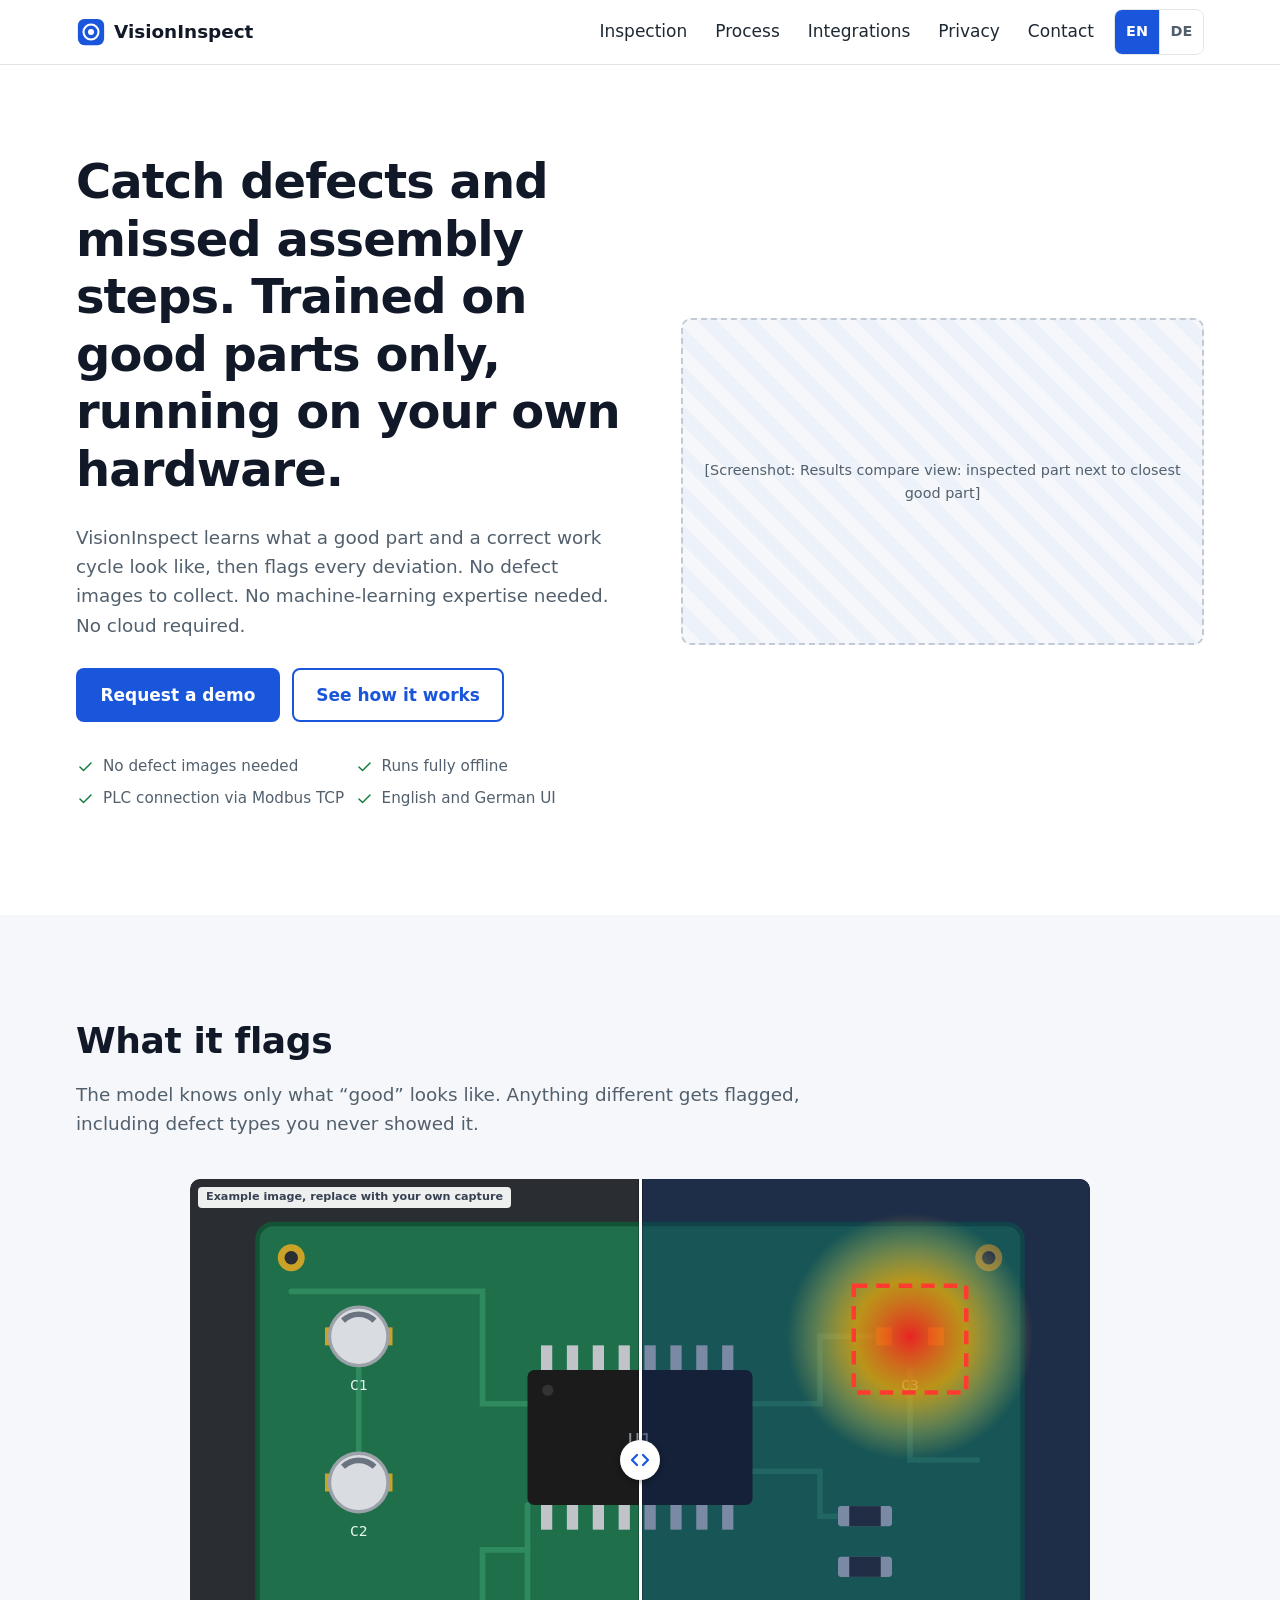
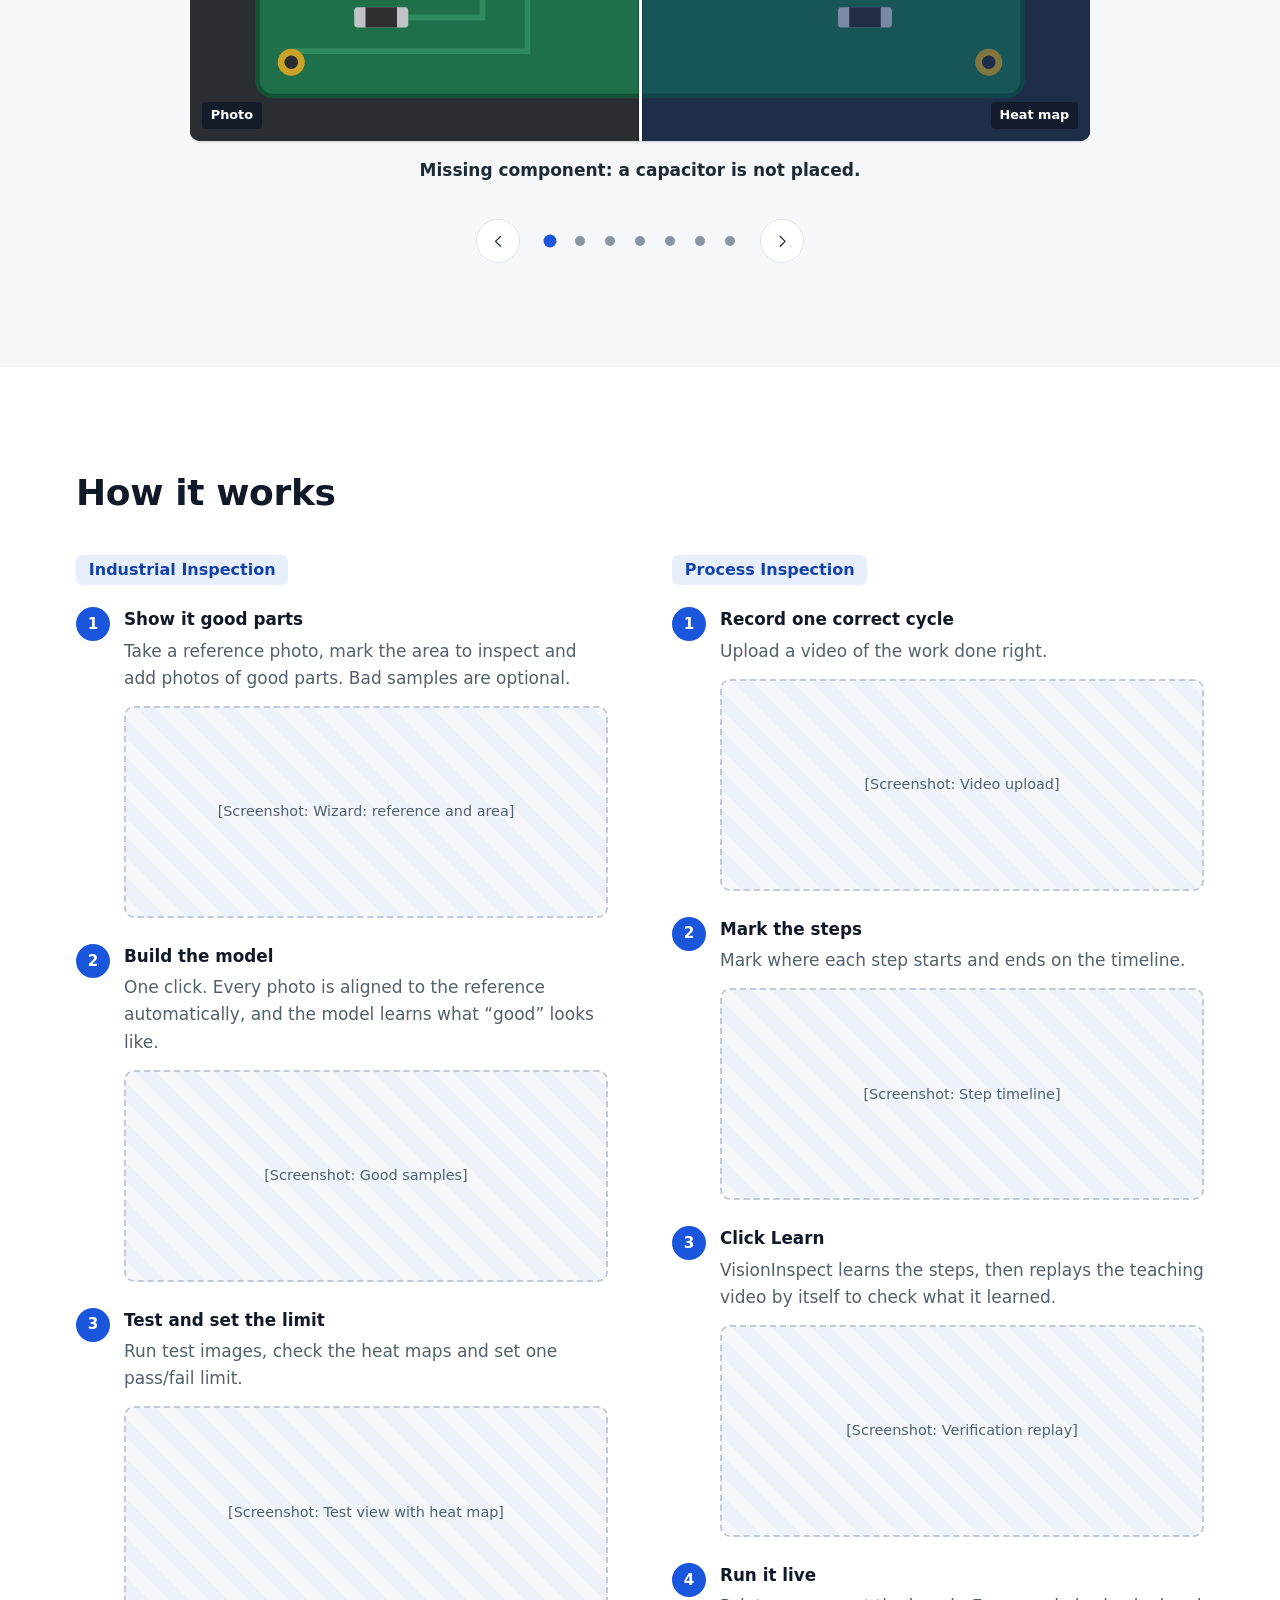
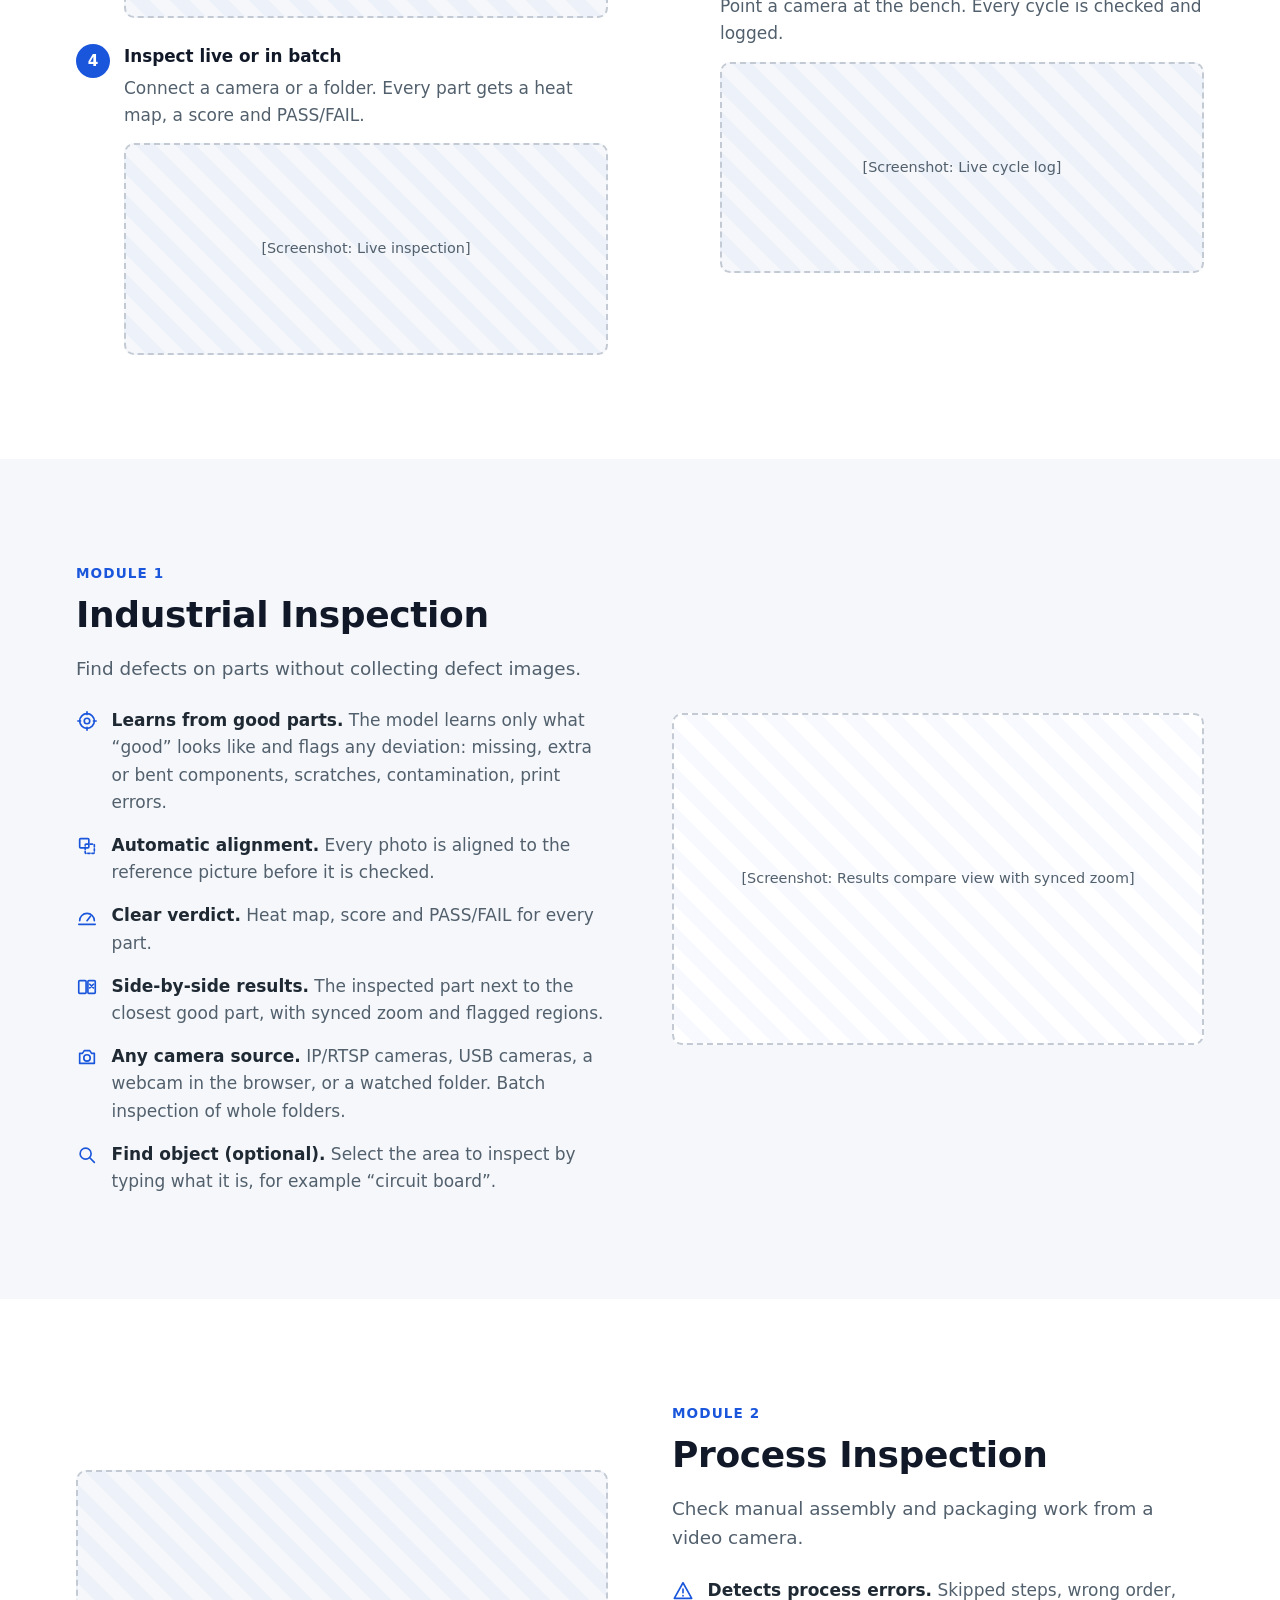
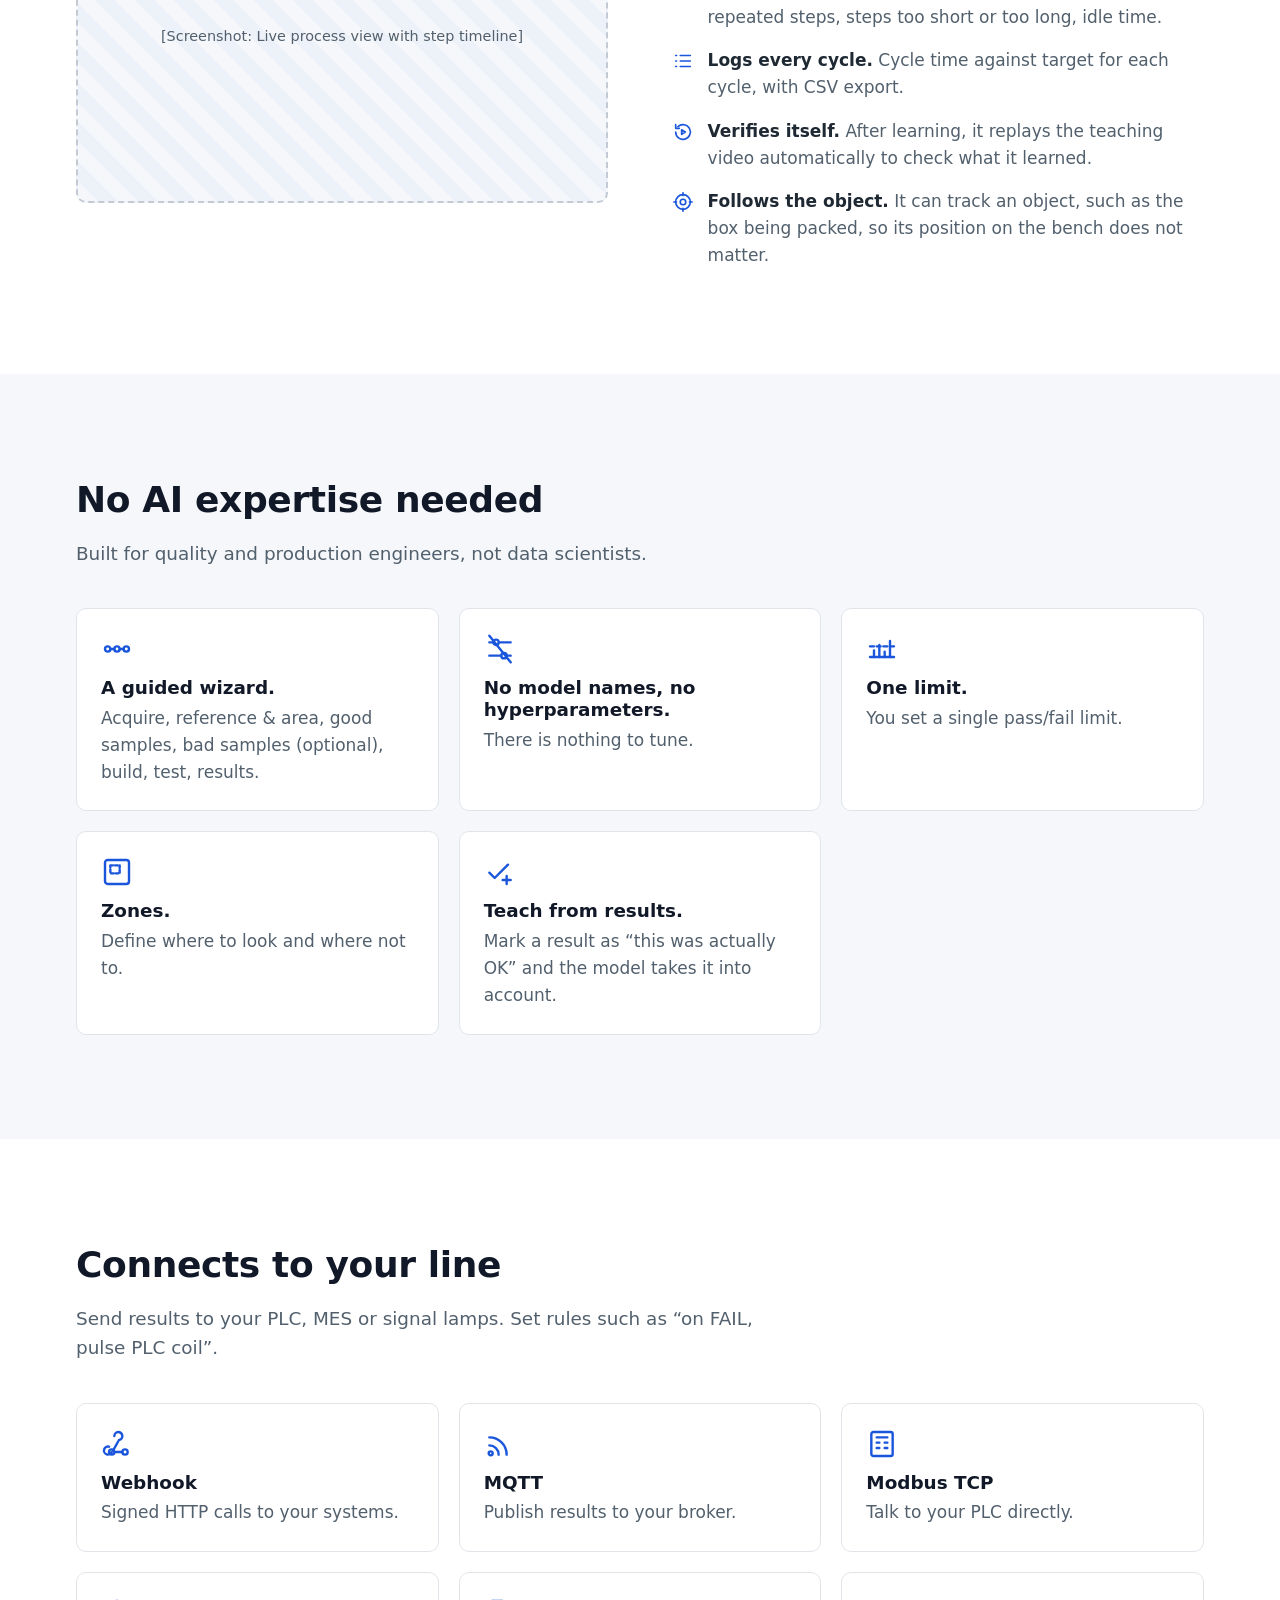
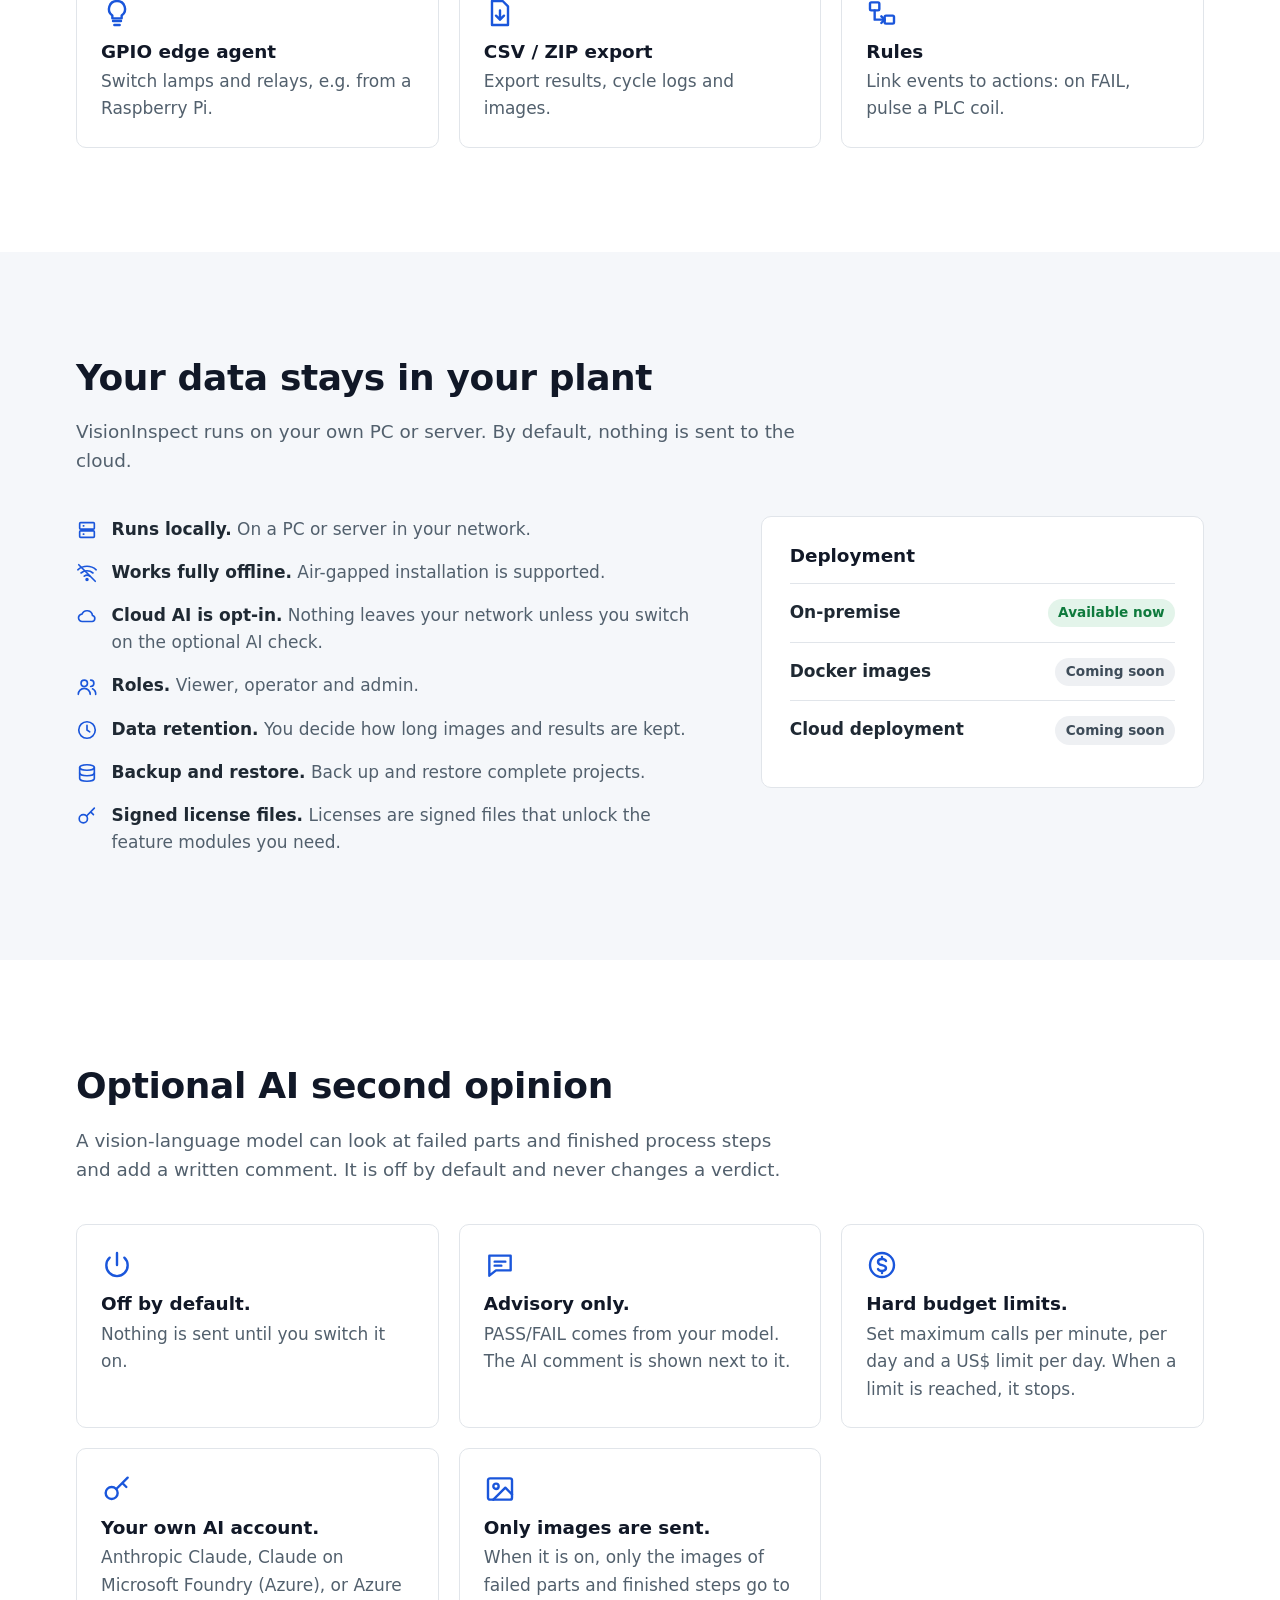
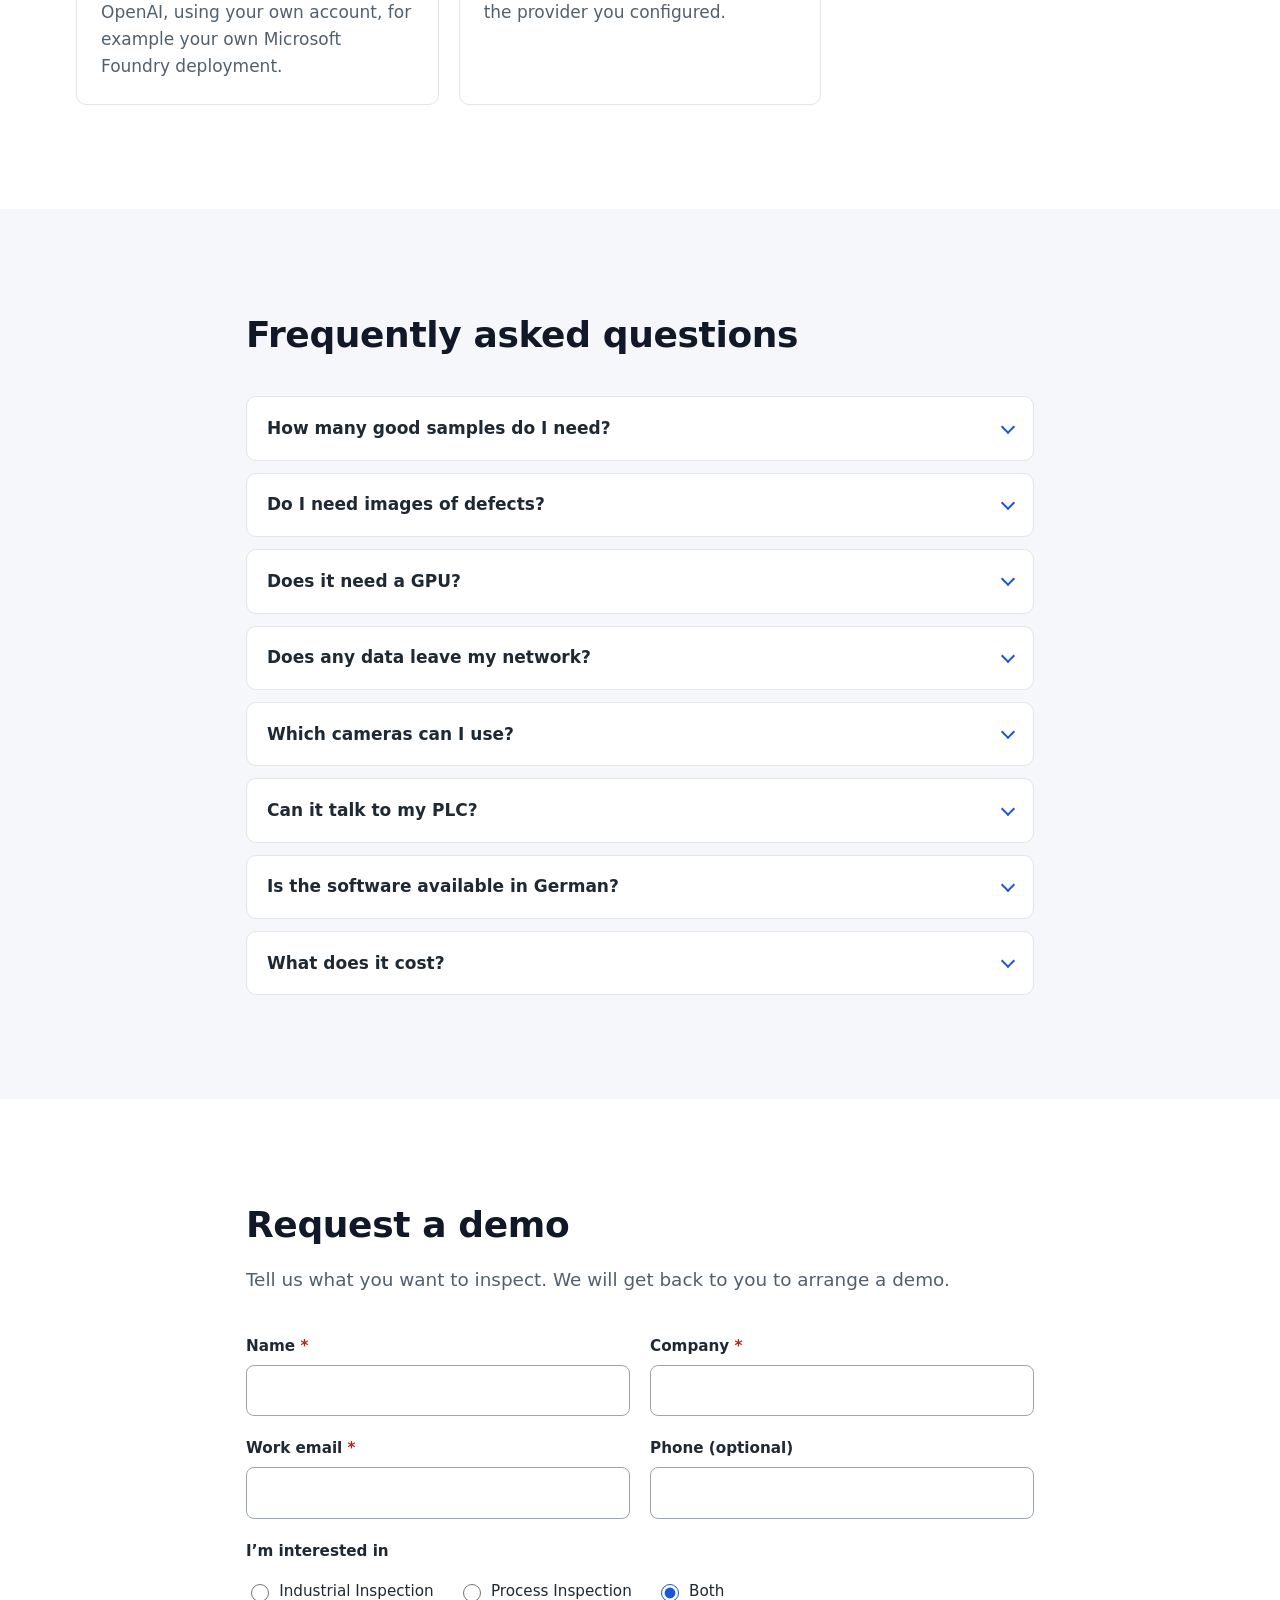
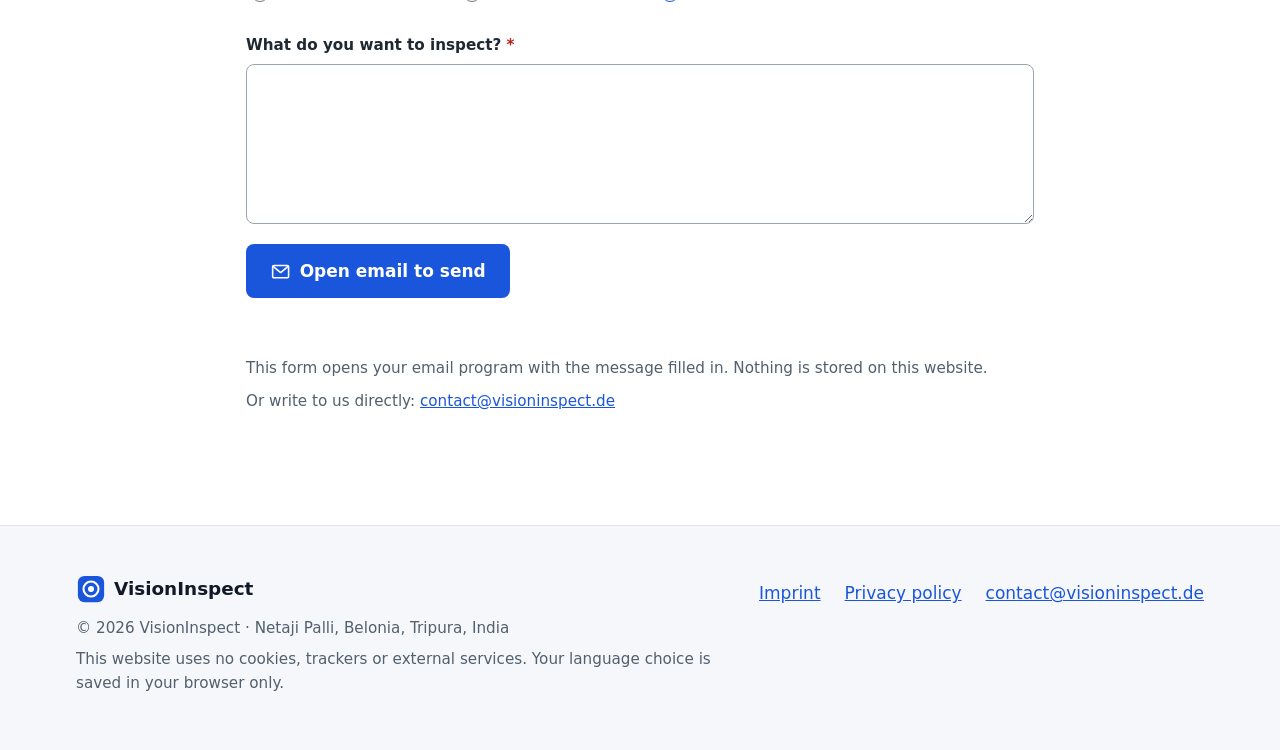
==== index.html @ 9e84b4b1 "Add VisionInspect landing page (EN/DE static site) Single-page marketing site with bilingual copy, p" ====
<!doctype html>
<html lang="en">
<head>
  <meta charset="utf-8">
  <meta name="viewport" content="width=device-width, initial-scale=1">
  <title>VisionInspect: visual inspection trained on good parts only</title>
  <meta name="description" content="VisionInspect finds defects on parts and missed steps in manual assembly. Trained on good parts only, running on your own hardware, fully offline.">
  <meta name="theme-color" content="#1a56db">
  <link rel="canonical" href="https://visioninspect.de/">
  <link rel="icon" href="img/favicon.svg" type="image/svg+xml">
  <link rel="stylesheet" href="css/styles.css">
</head>
<body>
  <!-- Icon sprite -->
  <svg xmlns="http://www.w3.org/2000/svg" class="sprite" aria-hidden="true" focusable="false">
    <defs>
      <symbol id="i-logo" viewBox="0 0 32 32"><rect x="2" y="2" width="28" height="28" rx="7" fill="currentColor"/><path d="M8 16 a8 8 0 0 1 16 0 a8 8 0 0 1 -16 0z" fill="none" stroke="#fff" stroke-width="2.2"/><circle cx="16" cy="16" r="3.2" fill="#fff"/></symbol>
      <symbol id="i-check" viewBox="0 0 24 24"><path d="M5 12.5l4.5 4.5L19 7.5"/></symbol>
      <symbol id="i-camera" viewBox="0 0 24 24"><path d="M4 8h3l2-3h6l2 3h3v11H4z"/><circle cx="12" cy="13" r="3.5"/></symbol>
      <symbol id="i-align" viewBox="0 0 24 24"><rect x="4" y="4" width="10" height="10" rx="1"/><rect x="10" y="10" width="10" height="10" rx="1" stroke-dasharray="2.5 2"/></symbol>
      <symbol id="i-gauge" viewBox="0 0 24 24"><path d="M4 16a8 8 0 0 1 16 0"/><path d="M12 16l4-5"/><path d="M3 20h18"/></symbol>
      <symbol id="i-compare" viewBox="0 0 24 24"><rect x="3" y="5" width="8" height="14" rx="1"/><rect x="13" y="5" width="8" height="14" rx="1"/><path d="M15 9l4 4M19 9l-4 4"/></symbol>
      <symbol id="i-folder" viewBox="0 0 24 24"><path d="M3 6h6l2 2h10v11H3z"/></symbol>
      <symbol id="i-search" viewBox="0 0 24 24"><circle cx="10.5" cy="10.5" r="6"/><path d="M15 15l5 5"/></symbol>
      <symbol id="i-alert" viewBox="0 0 24 24"><path d="M12 3l9.5 17h-19z"/><path d="M12 10v4M12 17v.5"/></symbol>
      <symbol id="i-list" viewBox="0 0 24 24"><path d="M9 6h11M9 12h11M9 18h11"/><path d="M4 6h1M4 12h1M4 18h1"/></symbol>
      <symbol id="i-replay" viewBox="0 0 24 24"><path d="M4 12a8 8 0 1 0 2.5-5.8"/><path d="M4 4v4h4"/><path d="M10.5 9.5l4 2.5-4 2.5z"/></symbol>
      <symbol id="i-target" viewBox="0 0 24 24"><circle cx="12" cy="12" r="8"/><circle cx="12" cy="12" r="3"/><path d="M12 2v3M12 19v3M2 12h3M19 12h3"/></symbol>
      <symbol id="i-wizard" viewBox="0 0 24 24"><circle cx="5" cy="12" r="2"/><circle cx="12" cy="12" r="2"/><circle cx="19" cy="12" r="2"/><path d="M7 12h3M14 12h3"/></symbol>
      <symbol id="i-sliders" viewBox="0 0 24 24"><path d="M4 7h16M4 17h16"/><circle cx="9" cy="7" r="2" fill="#fff"/><circle cx="15" cy="17" r="2" fill="#fff"/><path d="M4 2l16 20" /></symbol>
      <symbol id="i-limit" viewBox="0 0 24 24"><path d="M3 18h18"/><path d="M3 10h18" stroke-dasharray="3 2"/><path d="M6 18V13M10 18v-9M14 18v-4M18 18V6"/></symbol>
      <symbol id="i-zone" viewBox="0 0 24 24"><rect x="3" y="3" width="18" height="18" rx="2"/><rect x="7" y="7" width="7" height="6" stroke-dasharray="2 1.5"/></symbol>
      <symbol id="i-teach" viewBox="0 0 24 24"><path d="M4 12.5l4 4L18 6.5"/><path d="M14 18h6M17 15v6"/></symbol>
      <symbol id="i-webhook" viewBox="0 0 24 24"><path d="M10 6a3 3 0 1 1 3.5 3L9 17"/><circle cx="8" cy="18" r="2"/><path d="M16 18h-5"/><circle cx="18" cy="18" r="2"/><path d="M6 14a3 3 0 1 0 2 4"/></symbol>
      <symbol id="i-mqtt" viewBox="0 0 24 24"><circle cx="5" cy="19" r="1.5"/><path d="M4 13a7 7 0 0 1 7 7"/><path d="M4 7a13 13 0 0 1 13 13"/></symbol>
      <symbol id="i-plc" viewBox="0 0 24 24"><rect x="4" y="3" width="16" height="18" rx="1.5"/><path d="M8 7h8M8 11h2M14 11h2M8 15h2M14 15h2"/></symbol>
      <symbol id="i-gpio" viewBox="0 0 24 24"><path d="M9 18h6M10 21h4"/><path d="M12 3a6 6 0 0 0-3.5 10.9V16h7v-2.1A6 6 0 0 0 12 3z"/></symbol>
      <symbol id="i-export" viewBox="0 0 24 24"><path d="M6 3h8l4 4v14H6z"/><path d="M12 10v7M9 14l3 3 3-3"/></symbol>
      <symbol id="i-rules" viewBox="0 0 24 24"><rect x="3" y="4" width="7" height="6" rx="1"/><rect x="14" y="14" width="7" height="6" rx="1"/><path d="M6.5 10v7H14"/><path d="M11.5 14.5L14 17l-2.5 2.5"/></symbol>
      <symbol id="i-server" viewBox="0 0 24 24"><rect x="4" y="4" width="16" height="7" rx="1"/><rect x="4" y="13" width="16" height="7" rx="1"/><path d="M8 7.5h.5M8 16.5h.5"/></symbol>
      <symbol id="i-offline" viewBox="0 0 24 24"><path d="M2 8.5a15 15 0 0 1 20 0M5.5 12a10 10 0 0 1 13 0M9 15.5a5 5 0 0 1 6 0"/><circle cx="12" cy="19" r="1"/><path d="M3 3l18 18"/></symbol>
      <symbol id="i-cloud" viewBox="0 0 24 24"><path d="M7 18a4 4 0 0 1-.5-8 6 6 0 0 1 11.5 1.5A3.3 3.3 0 0 1 17.5 18z"/></symbol>
      <symbol id="i-users" viewBox="0 0 24 24"><circle cx="9" cy="8" r="3.5"/><path d="M2.5 20a6.5 6.5 0 0 1 13 0"/><path d="M16 4.5a3.5 3.5 0 0 1 0 7M18 14a6.5 6.5 0 0 1 3.5 6"/></symbol>
      <symbol id="i-clock" viewBox="0 0 24 24"><circle cx="12" cy="12" r="9"/><path d="M12 7v5l3 2"/></symbol>
      <symbol id="i-backup" viewBox="0 0 24 24"><ellipse cx="12" cy="6" rx="8" ry="3"/><path d="M4 6v12c0 1.7 3.6 3 8 3s8-1.3 8-3V6"/><path d="M4 12c0 1.7 3.6 3 8 3s8-1.3 8-3"/></symbol>
      <symbol id="i-key" viewBox="0 0 24 24"><circle cx="8" cy="15" r="4.5"/><path d="M11.5 12L20 3.5M16 7.5l3 3"/></symbol>
      <symbol id="i-budget" viewBox="0 0 24 24"><circle cx="12" cy="12" r="9"/><path d="M15 9c-.5-1-1.6-1.5-3-1.5-1.7 0-3 .8-3 2.2 0 3.3 6 1.6 6 4.6 0 1.4-1.3 2.2-3 2.2-1.4 0-2.5-.5-3-1.5M12 6v1.5M12 16.5V18"/></symbol>
      <symbol id="i-chat" viewBox="0 0 24 24"><path d="M4 5h16v11H9l-5 4z"/><path d="M8 9.5h8M8 12.5h5"/></symbol>
      <symbol id="i-image" viewBox="0 0 24 24"><rect x="3" y="4" width="18" height="16" rx="1.5"/><circle cx="9" cy="10" r="2"/><path d="M21 16l-5-5-9 9"/></symbol>
      <symbol id="i-power" viewBox="0 0 24 24"><path d="M12 3v9"/><path d="M6.5 6.5a8 8 0 1 0 11 0"/></symbol>
      <symbol id="i-chev-l" viewBox="0 0 24 24"><path d="M15 5l-7 7 7 7"/></symbol>
      <symbol id="i-chev-r" viewBox="0 0 24 24"><path d="M9 5l7 7-7 7"/></symbol>
      <symbol id="i-menu" viewBox="0 0 24 24"><path d="M4 7h16M4 12h16M4 17h16"/></symbol>
      <symbol id="i-mail" viewBox="0 0 24 24"><rect x="3" y="5" width="18" height="14" rx="1.5"/><path d="M3.5 6l8.5 7 8.5-7"/></symbol>
    </defs>
  </svg>

  <a class="skip-link" href="#main" data-i18n="skip">Skip to content</a>

  <header class="site-header">
    <div class="container header-inner">
      <a class="brand" href="#top">
        <svg class="brand-logo" aria-hidden="true"><use href="#i-logo"/></svg>
        <span data-config="productName">VisionInspect</span>
      </a>

      <button class="nav-toggle" type="button" aria-expanded="false" aria-controls="site-nav">
        <svg class="icon" aria-hidden="true"><use href="#i-menu"/></svg>
        <span data-i18n="nav.menu">Menu</span>
      </button>

      <nav id="site-nav" class="site-nav" data-i18n-attr="aria-label:nav.label">
        <ul>
          <li><a href="#inspection" data-i18n="nav.inspection"></a></li>
          <li><a href="#process" data-i18n="nav.process"></a></li>
          <li><a href="#integrations" data-i18n="nav.integrations"></a></li>
          <li><a href="#privacy" data-i18n="nav.privacy"></a></li>
          <li><a href="#contact" data-i18n="nav.contact"></a></li>
        </ul>
      </nav>

      <div class="lang-switch" role="group" data-i18n-attr="aria-label:lang.label">
        <button type="button" data-lang="en" lang="en" aria-label="English">EN</button>
        <button type="button" data-lang="de" lang="de" aria-label="Deutsch">DE</button>
      </div>
    </div>
  </header>

  <noscript>
    <p class="noscript">Please enable JavaScript to view this page. / Bitte aktivieren Sie JavaScript, um diese Seite anzuzeigen. &mdash; contact@visioninspect.de</p>
  </noscript>

  <main id="main" tabindex="-1">
    <!-- Hero -->
    <section class="hero" id="top" aria-labelledby="hero-title">
      <div class="container hero-grid">
        <div class="hero-copy">
          <h1 id="hero-title" data-i18n="hero.title"></h1>
          <p class="lead" data-i18n="hero.sub"></p>
          <div class="cta-row">
            <a class="btn btn-primary" href="#contact" data-i18n="hero.cta1"></a>
            <a class="btn btn-secondary" href="#how" data-i18n="hero.cta2"></a>
          </div>
          <ul class="fact-strip">
            <li><svg class="icon" aria-hidden="true"><use href="#i-check"/></svg><span data-i18n="hero.f1"></span></li>
            <li><svg class="icon" aria-hidden="true"><use href="#i-check"/></svg><span data-i18n="hero.f2"></span></li>
            <li><svg class="icon" aria-hidden="true"><use href="#i-check"/></svg><span data-i18n="hero.f3"></span></li>
            <li><svg class="icon" aria-hidden="true"><use href="#i-check"/></svg><span data-i18n="hero.f4"></span></li>
          </ul>
        </div>
        <figure class="shot shot-hero" data-shot="hero"></figure>
      </div>
    </section>

    <!-- Showcase -->
    <section class="section section-alt" id="examples" aria-labelledby="show-title">
      <div class="container">
        <header class="section-head">
          <h2 id="show-title" data-i18n="show.title"></h2>
          <p class="lead" data-i18n="show.lead"></p>
        </header>
        <div class="carousel" data-carousel aria-roledescription="carousel" aria-labelledby="show-title">
          <div class="carousel-viewport">
            <ul class="carousel-track" data-track></ul>
          </div>
          <div class="carousel-controls">
            <button type="button" class="icon-btn" data-prev data-i18n-attr="aria-label:show.prev">
              <svg class="icon" aria-hidden="true"><use href="#i-chev-l"/></svg>
            </button>
            <div class="carousel-dots" data-dots></div>
            <button type="button" class="icon-btn" data-next data-i18n-attr="aria-label:show.next">
              <svg class="icon" aria-hidden="true"><use href="#i-chev-r"/></svg>
            </button>
          </div>
          <p class="visually-hidden" aria-live="polite" data-status></p>
        </div>
      </div>
    </section>

    <!-- How it works -->
    <section class="section" id="how" aria-labelledby="how-title">
      <div class="container">
        <header class="section-head">
          <h2 id="how-title" data-i18n="how.title"></h2>
        </header>
        <div class="how-grid">
          <div class="how-col">
            <h3 class="how-module" data-i18n="how.m1"></h3>
            <ol class="steps">
              <li class="step"><div class="step-text"><h4 data-i18n="how.m1s1.t"></h4><p data-i18n="how.m1s1.d"></p></div><figure class="shot" data-shot="m1s1"></figure></li>
              <li class="step"><div class="step-text"><h4 data-i18n="how.m1s2.t"></h4><p data-i18n="how.m1s2.d"></p></div><figure class="shot" data-shot="m1s2"></figure></li>
              <li class="step"><div class="step-text"><h4 data-i18n="how.m1s3.t"></h4><p data-i18n="how.m1s3.d"></p></div><figure class="shot" data-shot="m1s3"></figure></li>
              <li class="step"><div class="step-text"><h4 data-i18n="how.m1s4.t"></h4><p data-i18n="how.m1s4.d"></p></div><figure class="shot" data-shot="m1s4"></figure></li>
            </ol>
          </div>
          <div class="how-col">
            <h3 class="how-module" data-i18n="how.m2"></h3>
            <ol class="steps">
              <li class="step"><div class="step-text"><h4 data-i18n="how.m2s1.t"></h4><p data-i18n="how.m2s1.d"></p></div><figure class="shot" data-shot="m2s1"></figure></li>
              <li class="step"><div class="step-text"><h4 data-i18n="how.m2s2.t"></h4><p data-i18n="how.m2s2.d"></p></div><figure class="shot" data-shot="m2s2"></figure></li>
              <li class="step"><div class="step-text"><h4 data-i18n="how.m2s3.t"></h4><p data-i18n="how.m2s3.d"></p></div><figure class="shot" data-shot="m2s3"></figure></li>
              <li class="step"><div class="step-text"><h4 data-i18n="how.m2s4.t"></h4><p data-i18n="how.m2s4.d"></p></div><figure class="shot" data-shot="m2s4"></figure></li>
            </ol>
          </div>
        </div>
      </div>
    </section>

    <!-- Module 1 -->
    <section class="section section-alt" id="inspection" aria-labelledby="m1-title">
      <div class="container module-grid">
        <div>
          <p class="eyebrow" data-i18n="m1.eyebrow"></p>
          <h2 id="m1-title" data-i18n="m1.title"></h2>
          <p class="lead" data-i18n="m1.lead"></p>
          <ul class="features">
            <li><svg class="icon" aria-hidden="true"><use href="#i-target"/></svg><p><strong data-i18n="m1.f1.t"></strong> <span data-i18n="m1.f1.d"></span></p></li>
            <li><svg class="icon" aria-hidden="true"><use href="#i-align"/></svg><p><strong data-i18n="m1.f2.t"></strong> <span data-i18n="m1.f2.d"></span></p></li>
            <li><svg class="icon" aria-hidden="true"><use href="#i-gauge"/></svg><p><strong data-i18n="m1.f3.t"></strong> <span data-i18n="m1.f3.d"></span></p></li>
            <li><svg class="icon" aria-hidden="true"><use href="#i-compare"/></svg><p><strong data-i18n="m1.f4.t"></strong> <span data-i18n="m1.f4.d"></span></p></li>
            <li><svg class="icon" aria-hidden="true"><use href="#i-camera"/></svg><p><strong data-i18n="m1.f5.t"></strong> <span data-i18n="m1.f5.d"></span></p></li>
            <li><svg class="icon" aria-hidden="true"><use href="#i-search"/></svg><p><strong data-i18n="m1.f6.t"></strong> <span data-i18n="m1.f6.d"></span></p></li>
          </ul>
        </div>
        <figure class="shot" data-shot="m1feature"></figure>
      </div>
    </section>

    <!-- Module 2 -->
    <section class="section" id="process" aria-labelledby="m2-title">
      <div class="container module-grid module-grid-reverse">
        <div>
          <p class="eyebrow" data-i18n="m2.eyebrow"></p>
          <h2 id="m2-title" data-i18n="m2.title"></h2>
          <p class="lead" data-i18n="m2.lead"></p>
          <ul class="features">
            <li><svg class="icon" aria-hidden="true"><use href="#i-alert"/></svg><p><strong data-i18n="m2.f1.t"></strong> <span data-i18n="m2.f1.d"></span></p></li>
            <li><svg class="icon" aria-hidden="true"><use href="#i-list"/></svg><p><strong data-i18n="m2.f2.t"></strong> <span data-i18n="m2.f2.d"></span></p></li>
            <li><svg class="icon" aria-hidden="true"><use href="#i-replay"/></svg><p><strong data-i18n="m2.f3.t"></strong> <span data-i18n="m2.f3.d"></span></p></li>
            <li><svg class="icon" aria-hidden="true"><use href="#i-target"/></svg><p><strong data-i18n="m2.f4.t"></strong> <span data-i18n="m2.f4.d"></span></p></li>
          </ul>
        </div>
        <figure class="shot" data-shot="m2feature"></figure>
      </div>
    </section>

    <!-- No AI expertise -->
    <section class="section section-alt" id="easy" aria-labelledby="easy-title">
      <div class="container">
        <header class="section-head">
          <h2 id="easy-title" data-i18n="easy.title"></h2>
          <p class="lead" data-i18n="easy.lead"></p>
        </header>
        <ul class="card-grid">
          <li class="card"><svg class="icon icon-lg" aria-hidden="true"><use href="#i-wizard"/></svg><h3 data-i18n="easy.f1.t"></h3><p data-i18n="easy.f1.d"></p></li>
          <li class="card"><svg class="icon icon-lg" aria-hidden="true"><use href="#i-sliders"/></svg><h3 data-i18n="easy.f2.t"></h3><p data-i18n="easy.f2.d"></p></li>
          <li class="card"><svg class="icon icon-lg" aria-hidden="true"><use href="#i-limit"/></svg><h3 data-i18n="easy.f3.t"></h3><p data-i18n="easy.f3.d"></p></li>
          <li class="card"><svg class="icon icon-lg" aria-hidden="true"><use href="#i-zone"/></svg><h3 data-i18n="easy.f4.t"></h3><p data-i18n="easy.f4.d"></p></li>
          <li class="card"><svg class="icon icon-lg" aria-hidden="true"><use href="#i-teach"/></svg><h3 data-i18n="easy.f5.t"></h3><p data-i18n="easy.f5.d"></p></li>
        </ul>
      </div>
    </section>

    <!-- Integrations -->
    <section class="section" id="integrations" aria-labelledby="int-title">
      <div class="container">
        <header class="section-head">
          <h2 id="int-title" data-i18n="int.title"></h2>
          <p class="lead" data-i18n="int.lead"></p>
        </header>
        <ul class="card-grid card-grid-3">
          <li class="card"><svg class="icon icon-lg" aria-hidden="true"><use href="#i-webhook"/></svg><h3 data-i18n="int.webhook.t"></h3><p data-i18n="int.webhook.d"></p></li>
          <li class="card"><svg class="icon icon-lg" aria-hidden="true"><use href="#i-mqtt"/></svg><h3 data-i18n="int.mqtt.t"></h3><p data-i18n="int.mqtt.d"></p></li>
          <li class="card"><svg class="icon icon-lg" aria-hidden="true"><use href="#i-plc"/></svg><h3 data-i18n="int.modbus.t"></h3><p data-i18n="int.modbus.d"></p></li>
          <li class="card"><svg class="icon icon-lg" aria-hidden="true"><use href="#i-gpio"/></svg><h3 data-i18n="int.gpio.t"></h3><p data-i18n="int.gpio.d"></p></li>
          <li class="card"><svg class="icon icon-lg" aria-hidden="true"><use href="#i-export"/></svg><h3 data-i18n="int.export.t"></h3><p data-i18n="int.export.d"></p></li>
          <li class="card"><svg class="icon icon-lg" aria-hidden="true"><use href="#i-rules"/></svg><h3 data-i18n="int.rules.t"></h3><p data-i18n="int.rules.d"></p></li>
        </ul>
      </div>
    </section>

    <!-- Privacy & deployment -->
    <section class="section section-alt" id="privacy" aria-labelledby="priv-title">
      <div class="container">
        <header class="section-head">
          <h2 id="priv-title" data-i18n="priv.title"></h2>
          <p class="lead" data-i18n="priv.lead"></p>
        </header>
        <div class="privacy-grid">
          <ul class="features">
            <li><svg class="icon" aria-hidden="true"><use href="#i-server"/></svg><p><strong data-i18n="priv.f1.t"></strong> <span data-i18n="priv.f1.d"></span></p></li>
            <li><svg class="icon" aria-hidden="true"><use href="#i-offline"/></svg><p><strong data-i18n="priv.f2.t"></strong> <span data-i18n="priv.f2.d"></span></p></li>
            <li><svg class="icon" aria-hidden="true"><use href="#i-cloud"/></svg><p><strong data-i18n="priv.f3.t"></strong> <span data-i18n="priv.f3.d"></span></p></li>
            <li><svg class="icon" aria-hidden="true"><use href="#i-users"/></svg><p><strong data-i18n="priv.f4.t"></strong> <span data-i18n="priv.f4.d"></span></p></li>
            <li><svg class="icon" aria-hidden="true"><use href="#i-clock"/></svg><p><strong data-i18n="priv.f5.t"></strong> <span data-i18n="priv.f5.d"></span></p></li>
            <li><svg class="icon" aria-hidden="true"><use href="#i-backup"/></svg><p><strong data-i18n="priv.f6.t"></strong> <span data-i18n="priv.f6.d"></span></p></li>
            <li><svg class="icon" aria-hidden="true"><use href="#i-key"/></svg><p><strong data-i18n="priv.f7.t"></strong> <span data-i18n="priv.f7.d"></span></p></li>
          </ul>
          <div class="deploy">
            <h3 data-i18n="dep.title"></h3>
            <dl class="deploy-list">
              <div class="deploy-row"><dt data-i18n="dep.onprem"></dt><dd><span class="badge badge-now" data-i18n="dep.now"></span></dd></div>
              <div class="deploy-row"><dt data-i18n="dep.docker"></dt><dd><span class="badge" data-i18n="dep.soon"></span></dd></div>
              <div class="deploy-row"><dt data-i18n="dep.cloud"></dt><dd><span class="badge" data-i18n="dep.soon"></span></dd></div>
            </dl>
          </div>
        </div>
      </div>
    </section>

    <!-- Optional AI check -->
    <section class="section" id="ai" aria-labelledby="ai-title">
      <div class="container">
        <header class="section-head">
          <h2 id="ai-title" data-i18n="ai.title"></h2>
          <p class="lead" data-i18n="ai.lead"></p>
        </header>
        <ul class="card-grid card-grid-3">
          <li class="card"><svg class="icon icon-lg" aria-hidden="true"><use href="#i-power"/></svg><h3 data-i18n="ai.f1.t"></h3><p data-i18n="ai.f1.d"></p></li>
          <li class="card"><svg class="icon icon-lg" aria-hidden="true"><use href="#i-chat"/></svg><h3 data-i18n="ai.f2.t"></h3><p data-i18n="ai.f2.d"></p></li>
          <li class="card"><svg class="icon icon-lg" aria-hidden="true"><use href="#i-budget"/></svg><h3 data-i18n="ai.f3.t"></h3><p data-i18n="ai.f3.d"></p></li>
          <li class="card"><svg class="icon icon-lg" aria-hidden="true"><use href="#i-key"/></svg><h3 data-i18n="ai.f4.t"></h3><p data-i18n="ai.f4.d"></p></li>
          <li class="card"><svg class="icon icon-lg" aria-hidden="true"><use href="#i-image"/></svg><h3 data-i18n="ai.f5.t"></h3><p data-i18n="ai.f5.d"></p></li>
        </ul>
      </div>
    </section>

    <!-- FAQ -->
    <section class="section section-alt" id="faq" aria-labelledby="faq-title">
      <div class="container container-narrow">
        <header class="section-head">
          <h2 id="faq-title" data-i18n="faq.title"></h2>
        </header>
        <div class="faq">
          <details><summary data-i18n="faq.q1"></summary><p data-i18n="faq.a1"></p></details>
          <details><summary data-i18n="faq.q2"></summary><p data-i18n="faq.a2"></p></details>
          <details><summary data-i18n="faq.q3"></summary><p data-i18n="faq.a3"></p></details>
          <details><summary data-i18n="faq.q4"></summary><p data-i18n="faq.a4"></p></details>
          <details><summary data-i18n="faq.q5"></summary><p data-i18n="faq.a5"></p></details>
          <details><summary data-i18n="faq.q6"></summary><p data-i18n="faq.a6"></p></details>
          <details><summary data-i18n="faq.q7"></summary><p data-i18n="faq.a7"></p></details>
          <details><summary data-i18n="faq.q8"></summary><p data-i18n="faq.a8"></p></details>
        </div>
      </div>
    </section>

    <!-- Contact -->
    <section class="section" id="contact" aria-labelledby="contact-title">
      <div class="container container-narrow">
        <header class="section-head">
          <h2 id="contact-title" data-i18n="contact.title"></h2>
          <p class="lead" data-i18n="contact.lead"></p>
        </header>
        <form class="contact-form" id="contact-form" novalidate>
          <div class="field">
            <label for="f-name"><span data-i18n="form.name"></span> <span class="req" aria-hidden="true">*</span></label>
            <input id="f-name" name="name" type="text" autocomplete="name" required>
          </div>
          <div class="field">
            <label for="f-company"><span data-i18n="form.company"></span> <span class="req" aria-hidden="true">*</span></label>
            <input id="f-company" name="company" type="text" autocomplete="organization" required>
          </div>
          <div class="field">
            <label for="f-email"><span data-i18n="form.email"></span> <span class="req" aria-hidden="true">*</span></label>
            <input id="f-email" name="email" type="email" autocomplete="email" required>
          </div>
          <div class="field">
            <label for="f-phone" data-i18n="form.phone"></label>
            <input id="f-phone" name="phone" type="tel" autocomplete="tel">
          </div>
          <fieldset class="field field-full">
            <legend data-i18n="form.interest"></legend>
            <div class="radio-row">
              <label><input type="radio" name="interest" value="form.i1"> <span data-i18n="form.i1"></span></label>
              <label><input type="radio" name="interest" value="form.i2"> <span data-i18n="form.i2"></span></label>
              <label><input type="radio" name="interest" value="form.i3" checked> <span data-i18n="form.i3"></span></label>
            </div>
          </fieldset>
          <div class="field field-full">
            <label for="f-message"><span data-i18n="form.message"></span> <span class="req" aria-hidden="true">*</span></label>
            <textarea id="f-message" name="message" rows="5" required></textarea>
          </div>
          <div class="field-full form-footer">
            <button class="btn btn-primary" type="submit">
              <svg class="icon" aria-hidden="true"><use href="#i-mail"/></svg>
              <span data-i18n="form.submit"></span>
            </button>
            <p class="form-status" role="status" aria-live="polite" data-form-status></p>
            <p class="muted" data-i18n="form.note"></p>
            <p class="muted"><span data-i18n="form.direct"></span> <a data-config-mail></a></p>
          </div>
        </form>
      </div>
    </section>
  </main>

  <footer class="site-footer">
    <div class="container footer-inner">
      <div>
        <p class="brand brand-footer">
          <svg class="brand-logo" aria-hidden="true"><use href="#i-logo"/></svg>
          <span data-config="productName">VisionInspect</span>
        </p>
        <p class="muted">&copy; <span data-year></span> <span data-config="company"></span> &middot; <span data-config="address"></span></p>
        <p class="muted" data-i18n="footer.note"></p>
      </div>
      <ul class="footer-links">
        <li><a href="imprint.html" data-i18n="footer.imprint"></a></li>
        <li><a href="privacy.html" data-i18n="footer.privacy"></a></li>
        <li><a data-config-mail></a></li>
      </ul>
    </div>
  </footer>

  <script src="js/config.js"></script>
  <script src="js/i18n.js"></script>
  <script src="js/main.js"></script>
</body>
</html>
---- css/styles.css ----
/* ---------- tokens ---------- */
:root {
  --accent: #1a56db;
  --accent-dark: #1442a8;
  --accent-soft: #e8effc;
  --text: #1f2933;
  --muted: #52606d;
  --line: #e1e5ea;
  --bg: #ffffff;
  --bg-alt: #f5f7fa;
  --ok: #0f7a3d;
  --error: #b42318;
  --radius: 10px;
  --shadow: 0 1px 2px rgba(16, 24, 40, .06), 0 1px 3px rgba(16, 24, 40, .1);
  --font: system-ui, -apple-system, "Segoe UI", Roboto, "Helvetica Neue", Arial, "Noto Sans", sans-serif;
  --header-h: 64px;
}

/* ---------- base ---------- */
*, *::before, *::after { box-sizing: border-box; }

html {
  scroll-behavior: smooth;
  scroll-padding-top: calc(var(--header-h) + 8px);
  -webkit-text-size-adjust: 100%;
}

body {
  margin: 0;
  font-family: var(--font);
  font-size: 1.0625rem;
  line-height: 1.6;
  color: var(--text);
  background: var(--bg);
}

img, svg, video { display: block; max-width: 100%; }
h1, h2, h3, h4 { line-height: 1.2; margin: 0 0 .5em; color: #111827; }
h1 { font-size: clamp(1.9rem, 4.2vw, 3rem); letter-spacing: -.02em; }
h2 { font-size: clamp(1.6rem, 3vw, 2.25rem); letter-spacing: -.01em; }
h3 { font-size: 1.15rem; }
h4 { font-size: 1.05rem; }
p { margin: 0 0 1em; }
a { color: var(--accent); }
a:hover { color: var(--accent-dark); }
ul, ol { margin: 0; padding: 0; list-style: none; }

:focus-visible {
  outline: 3px solid var(--accent);
  outline-offset: 2px;
  border-radius: 4px;
}

.sprite { position: absolute; width: 0; height: 0; overflow: hidden; }

.visually-hidden {
  position: absolute !important;
  width: 1px; height: 1px;
  margin: -1px; padding: 0;
  overflow: hidden;
  clip: rect(0 0 0 0);
  white-space: nowrap;
  border: 0;
}

.skip-link {
  position: absolute;
  left: 16px; top: -100px;
  z-index: 100;
  padding: .6rem 1rem;
  background: var(--accent);
  color: #fff;
  border-radius: 6px;
  font-weight: 600;
}
.skip-link:focus { top: 12px; color: #fff; }

.container { width: 100%; max-width: 1160px; margin: 0 auto; padding: 0 16px; }
.container-narrow { max-width: 820px; }
.muted { color: var(--muted); font-size: .95rem; }
.lead { font-size: 1.15rem; color: var(--muted); max-width: 62ch; }

.icon {
  width: 1.25em; height: 1.25em;
  flex: none;
  fill: none;
  stroke: currentColor;
  stroke-width: 1.8;
  stroke-linecap: round;
  stroke-linejoin: round;
}
.icon-lg { width: 32px; height: 32px; color: var(--accent); margin-bottom: .75rem; }

main:focus { outline: none; }

.noscript {
  margin: 0;
  padding: 1rem 16px;
  background: var(--accent-soft);
  text-align: center;
}

/* ---------- buttons ---------- */
.btn {
  display: inline-flex;
  align-items: center;
  justify-content: center;
  gap: .5rem;
  min-height: 48px;
  padding: .7rem 1.4rem;
  border: 2px solid transparent;
  border-radius: 8px;
  font: inherit;
  font-weight: 600;
  text-decoration: none;
  cursor: pointer;
  transition: background-color .15s, color .15s, border-color .15s;
}
.btn-primary { background: var(--accent); color: #fff; }
.btn-primary:hover { background: var(--accent-dark); color: #fff; }
.btn-secondary { background: #fff; color: var(--accent); border-color: var(--accent); }
.btn-secondary:hover { background: var(--accent-soft); color: var(--accent-dark); }

.icon-btn {
  display: inline-flex;
  align-items: center;
  justify-content: center;
  width: 44px; height: 44px;
  border: 1px solid var(--line);
  border-radius: 50%;
  background: #fff;
  color: var(--text);
  cursor: pointer;
}
.icon-btn:hover { border-color: var(--accent); color: var(--accent); }

/* ---------- header ---------- */
.site-header {
  position: sticky;
  top: 0;
  z-index: 50;
  background: rgba(255, 255, 255, .96);
  border-bottom: 1px solid var(--line);
}
.header-inner {
  display: flex;
  align-items: center;
  gap: 8px;
  min-height: var(--header-h);
  flex-wrap: wrap;
}
.brand {
  display: inline-flex;
  align-items: center;
  gap: .5rem;
  margin: 0 auto 0 0;
  font-weight: 700;
  font-size: 1.15rem;
  color: #111827;
  text-decoration: none;
}
.brand-logo { width: 30px; height: 30px; color: var(--accent); }

.nav-toggle {
  order: 2;
  display: inline-flex;
  align-items: center;
  gap: .4rem;
  min-height: 44px;
  padding: 0 .8rem;
  border: 1px solid var(--line);
  border-radius: 8px;
  background: #fff;
  color: var(--text);
  font: inherit;
  font-size: .95rem;
  cursor: pointer;
}

.site-nav { display: none; width: 100%; order: 3; }
.site-nav.open { display: block; }
.site-nav ul { padding: .25rem 0 1rem; }
.site-nav a {
  display: block;
  padding: .7rem .25rem;
  color: var(--text);
  text-decoration: none;
  font-weight: 500;
  border-bottom: 1px solid var(--line);
}
.site-nav a:hover { color: var(--accent); }

.lang-switch {
  order: 1;
  display: inline-flex;
  border: 1px solid var(--line);
  border-radius: 8px;
  overflow: hidden;
}
.lang-switch button {
  min-width: 44px;
  min-height: 44px;
  border: 0;
  background: #fff;
  color: var(--muted);
  font: inherit;
  font-size: .9rem;
  font-weight: 600;
  cursor: pointer;
}
.lang-switch button + button { border-left: 1px solid var(--line); }
.lang-switch button[aria-pressed="true"] { background: var(--accent); color: #fff; }
.lang-switch button:focus-visible { outline-offset: -3px; }

@media (min-width: 900px) {
  .nav-toggle { display: none; }
  .site-nav { display: block; width: auto; order: 0; }
  .site-nav ul { display: flex; gap: .25rem; padding: 0; }
  .site-nav a { border: 0; padding: .5rem .75rem; border-radius: 6px; }
  .site-nav a:hover { background: var(--bg-alt); }
}

/* ---------- sections ---------- */
.section { padding: 72px 0; }
.section-alt { background: var(--bg-alt); }
.section-head { margin-bottom: 40px; }
.eyebrow {
  margin-bottom: .5rem;
  color: var(--accent);
  font-size: .85rem;
  font-weight: 700;
  letter-spacing: .08em;
  text-transform: uppercase;
}

@media (min-width: 900px) {
  .section { padding: 104px 0; }
}

/* ---------- hero ---------- */
.hero { padding: 56px 0 72px; }
.hero-grid { display: grid; gap: 40px; align-items: center; }
.hero h1 { max-width: 22ch; }
.cta-row { display: flex; flex-wrap: wrap; gap: 12px; margin: 28px 0 32px; }
.fact-strip { display: grid; gap: .5rem; color: var(--muted); font-size: .95rem; }
.fact-strip li { display: flex; align-items: center; gap: .5rem; }
.fact-strip .icon { color: var(--ok); }

@media (min-width: 600px) {
  .fact-strip { grid-template-columns: 1fr 1fr; }
}
@media (min-width: 1000px) {
  .hero { padding: 88px 0 104px; }
  .hero-grid { grid-template-columns: 1.05fr 1fr; gap: 56px; }
}

/* ---------- screenshot placeholders ---------- */
.shot {
  margin: 0;
  border-radius: var(--radius);
  overflow: hidden;
  aspect-ratio: 16 / 10;
  background: #fff;
  border: 1px solid var(--line);
}
.shot img { width: 100%; height: 100%; object-fit: cover; }
.shot-placeholder {
  display: flex;
  align-items: center;
  justify-content: center;
  padding: 1rem;
  border: 2px dashed #c3cad3;
  background:
    repeating-linear-gradient(45deg, transparent 0 14px, rgba(26, 86, 219, .035) 14px 28px),
    var(--bg-alt);
  color: var(--muted);
  font-size: .9rem;
  font-weight: 500;
  text-align: center;
}
.section-alt .shot-placeholder { background-color: #fff; }

/* ---------- carousel ---------- */
.carousel { max-width: 900px; margin: 0 auto; }
.carousel-viewport { overflow: hidden; border-radius: var(--radius); }
.carousel-track {
  display: flex;
  transition: transform .45s ease;
}
.slide { flex: 0 0 100%; min-width: 0; }
.slide-caption {
  margin: 1rem 0 0;
  text-align: center;
  font-weight: 600;
  min-height: 3.2em;
}
.carousel-controls {
  display: flex;
  align-items: center;
  justify-content: center;
  gap: 16px;
  margin-top: .5rem;
}
.carousel-dots { display: flex; flex-wrap: wrap; justify-content: center; gap: 2px; }
.dot {
  width: 28px; height: 28px;
  padding: 0;
  border: 0;
  background: transparent;
  cursor: pointer;
  position: relative;
}
.dot::after {
  content: "";
  position: absolute;
  inset: 9px;
  border-radius: 50%;
  background: #8a94a3;
  transition: background-color .2s, transform .2s;
}
.dot[aria-current="true"]::after { background: var(--accent); transform: scale(1.3); }
.dot:hover::after { background: var(--accent-dark); }

.compare {
  --pos: 50%;
  position: relative;
  aspect-ratio: 8 / 5;
  overflow: hidden;
  border-radius: var(--radius);
  background: #2a2e33;
  box-shadow: var(--shadow);
  user-select: none;
}
.compare-img, .compare-video {
  position: absolute;
  inset: 0;
  width: 100%;
  height: 100%;
  object-fit: cover;
}
.compare-after { clip-path: inset(0 0 0 var(--pos)); }
.compare-handle {
  position: absolute;
  top: 0; bottom: 0;
  left: var(--pos);
  width: 3px;
  margin-left: -1.5px;
  background: #fff;
  box-shadow: 0 0 0 1px rgba(0, 0, 0, .25);
  pointer-events: none;
}
.compare-handle::after {
  content: "";
  position: absolute;
  top: 50%; left: 50%;
  width: 40px; height: 40px;
  margin: -20px 0 0 -20px;
  border-radius: 50%;
  background:
    url("data:image/svg+xml,%3Csvg xmlns='http://www.w3.org/2000/svg' viewBox='0 0 24 24' fill='none' stroke='%231a56db' stroke-width='2.2' stroke-linecap='round' stroke-linejoin='round'%3E%3Cpath d='M9 7l-5 5 5 5M15 7l5 5-5 5'/%3E%3C/svg%3E") center / 24px no-repeat,
    #fff;
  box-shadow: 0 2px 6px rgba(0, 0, 0, .35);
  animation: knob-hint 2.4s ease-in-out 1s 2;
}
.compare-range {
  position: absolute;
  inset: 0;
  width: 100%;
  height: 100%;
  margin: 0;
  opacity: 0;
  cursor: ew-resize;
  touch-action: pan-y;
}
.compare:focus-within .compare-handle::after { outline: 3px solid var(--accent); outline-offset: 3px; }
.compare-tag {
  position: absolute;
  bottom: 12px;
  padding: .2rem .55rem;
  border-radius: 4px;
  background: rgba(17, 24, 39, .8);
  color: #fff;
  font-size: .8rem;
  font-weight: 600;
  pointer-events: none;
}
.compare-tag-l { left: 12px; }
.compare-tag-r { right: 12px; }
.example-badge {
  position: absolute;
  top: 8px; left: 8px;
  max-width: 45%;
  padding: .2rem .5rem;
  border-radius: 4px;
  background: rgba(255, 255, 255, .92);
  color: #374151;
  font-size: .7rem;
  line-height: 1.3;
  font-weight: 600;
  pointer-events: none;
}

@keyframes knob-hint {
  0%, 100% { transform: translateX(0); }
  30% { transform: translateX(-8px); }
  60% { transform: translateX(8px); }
}

/* ---------- how it works ---------- */
.how-grid { display: grid; gap: 56px; }
.how-module {
  display: inline-block;
  margin-bottom: 1.5rem;
  padding: .35rem .8rem;
  border-radius: 6px;
  background: var(--accent-soft);
  color: var(--accent-dark);
  font-size: 1rem;
}
.steps { counter-reset: step; display: grid; gap: 28px; }
.step { counter-increment: step; display: grid; gap: 14px; }
.step-text { position: relative; padding-left: 48px; }
.step-text::before {
  content: counter(step);
  position: absolute;
  left: 0; top: -2px;
  width: 34px; height: 34px;
  display: grid;
  place-items: center;
  border-radius: 50%;
  background: var(--accent);
  color: #fff;
  font-weight: 700;
  font-size: .95rem;
}
.step-text p { margin: 0; color: var(--muted); }
.step .shot { aspect-ratio: 16 / 7; margin-left: 48px; }

@media (min-width: 1000px) {
  .how-grid { grid-template-columns: 1fr 1fr; gap: 64px; }
}

/* ---------- module blocks ---------- */
.module-grid { display: grid; gap: 40px; align-items: center; }
.features { display: grid; gap: 1rem; margin-top: 1.5rem; }
.features li { display: flex; gap: .85rem; align-items: flex-start; }
.features .icon { margin-top: .2rem; color: var(--accent); width: 22px; height: 22px; }
.features p { margin: 0; color: var(--muted); }
.features strong { color: var(--text); }

@media (min-width: 1000px) {
  .module-grid { grid-template-columns: 1fr 1fr; gap: 64px; }
  .module-grid-reverse > figure { order: -1; }
}

/* ---------- cards ---------- */
.card-grid { display: grid; gap: 16px; }
.card {
  padding: 24px;
  border: 1px solid var(--line);
  border-radius: var(--radius);
  background: #fff;
}
.card h3 { margin-bottom: .35rem; }
.card p { margin: 0; color: var(--muted); }

@media (min-width: 600px) {
  .card-grid { grid-template-columns: repeat(2, 1fr); }
}
@media (min-width: 1000px) {
  .card-grid { grid-template-columns: repeat(3, 1fr); gap: 20px; }
}

/* ---------- privacy / deployment ---------- */
.privacy-grid { display: grid; gap: 40px; align-items: start; }
.privacy-grid .features { margin-top: 0; }
.deploy {
  padding: 28px;
  border: 1px solid var(--line);
  border-radius: var(--radius);
  background: #fff;
}
.deploy-list { margin: 1rem 0 0; }
.deploy-row {
  display: flex;
  align-items: center;
  justify-content: space-between;
  gap: 1rem;
  padding: .9rem 0;
  border-top: 1px solid var(--line);
}
.deploy-row dt { font-weight: 600; }
.deploy-row dd { margin: 0; }
.badge {
  display: inline-block;
  padding: .2rem .65rem;
  border-radius: 999px;
  background: #eef0f3;
  color: #3e4c59;
  font-size: .85rem;
  font-weight: 600;
  white-space: nowrap;
}
.badge-now { background: #e3f4ea; color: var(--ok); }

@media (min-width: 1000px) {
  .privacy-grid { grid-template-columns: 1.4fr 1fr; gap: 64px; }
}

/* ---------- FAQ ---------- */
.faq details {
  border: 1px solid var(--line);
  border-radius: var(--radius);
  background: #fff;
}
.faq details + details { margin-top: 12px; }
.faq summary {
  position: relative;
  padding: 1.1rem 3rem 1.1rem 1.25rem;
  font-weight: 600;
  cursor: pointer;
  list-style: none;
}
.faq summary::-webkit-details-marker { display: none; }
.faq summary::after {
  content: "";
  position: absolute;
  right: 1.25rem; top: 50%;
  width: 10px; height: 10px;
  margin-top: -7px;
  border-right: 2px solid var(--accent);
  border-bottom: 2px solid var(--accent);
  transform: rotate(45deg);
  transition: transform .2s;
}
.faq details[open] summary::after { transform: rotate(-135deg); margin-top: -2px; }
.faq summary:focus-visible { outline-offset: -3px; }
.faq details p { margin: 0; padding: 0 1.25rem 1.25rem; color: var(--muted); }

/* ---------- contact form ---------- */
.contact-form { display: grid; gap: 20px; }
.field { display: grid; gap: .4rem; margin: 0; padding: 0; border: 0; min-width: 0; }
.field label, .field legend { font-weight: 600; font-size: .95rem; padding: 0; }
.req { color: var(--error); }
input[type="text"], input[type="email"], input[type="tel"], textarea {
  width: 100%;
  min-height: 48px;
  padding: .7rem .85rem;
  border: 1px solid #9aa5b1;
  border-radius: 8px;
  background: #fff;
  color: var(--text);
  font: inherit;
}
textarea { resize: vertical; }
input:focus-visible, textarea:focus-visible { outline-offset: 0; border-color: var(--accent); }
[aria-invalid="true"] { border-color: var(--error) !important; box-shadow: 0 0 0 1px var(--error); }
.radio-row { display: flex; flex-wrap: wrap; gap: .5rem 1.5rem; margin-top: .4rem; }
.radio-row label { display: inline-flex; align-items: center; gap: .45rem; min-height: 44px; font-weight: 400; cursor: pointer; }
.radio-row input { width: 18px; height: 18px; accent-color: var(--accent); }
.form-footer .btn { margin-bottom: 1rem; }
.form-status { min-height: 1.5em; font-weight: 600; }
.form-status.is-error { color: var(--error); }
.form-footer .muted { margin-bottom: .5rem; }

@media (min-width: 700px) {
  .contact-form { grid-template-columns: 1fr 1fr; }
  .field-full { grid-column: 1 / -1; }
}

/* ---------- footer ---------- */
.site-footer {
  padding: 48px 0;
  border-top: 1px solid var(--line);
  background: var(--bg-alt);
}
.footer-inner { display: grid; gap: 24px; }
.brand-footer { margin-bottom: .75rem; }
.footer-links { display: flex; flex-wrap: wrap; gap: .5rem 1.5rem; }
.footer-links a { display: inline-block; padding: .4rem 0; }
.site-footer .muted { margin-bottom: .4rem; }

@media (min-width: 800px) {
  .footer-inner { grid-template-columns: 1fr auto; align-items: start; }
}

/* ---------- legal stub pages ---------- */
.legal { padding: 64px 0; min-height: 60vh; }
.todo {
  padding: 1rem 1.25rem;
  border: 2px dashed #c3cad3;
  border-radius: var(--radius);
  background: var(--bg-alt);
  color: var(--muted);
  font-weight: 600;
}

/* ---------- reduced motion ---------- */
@media (prefers-reduced-motion: reduce) {
  html { scroll-behavior: auto; }
  *, *::before, *::after {
    animation-duration: .01ms !important;
    animation-iteration-count: 1 !important;
    transition-duration: .01ms !important;
  }
}
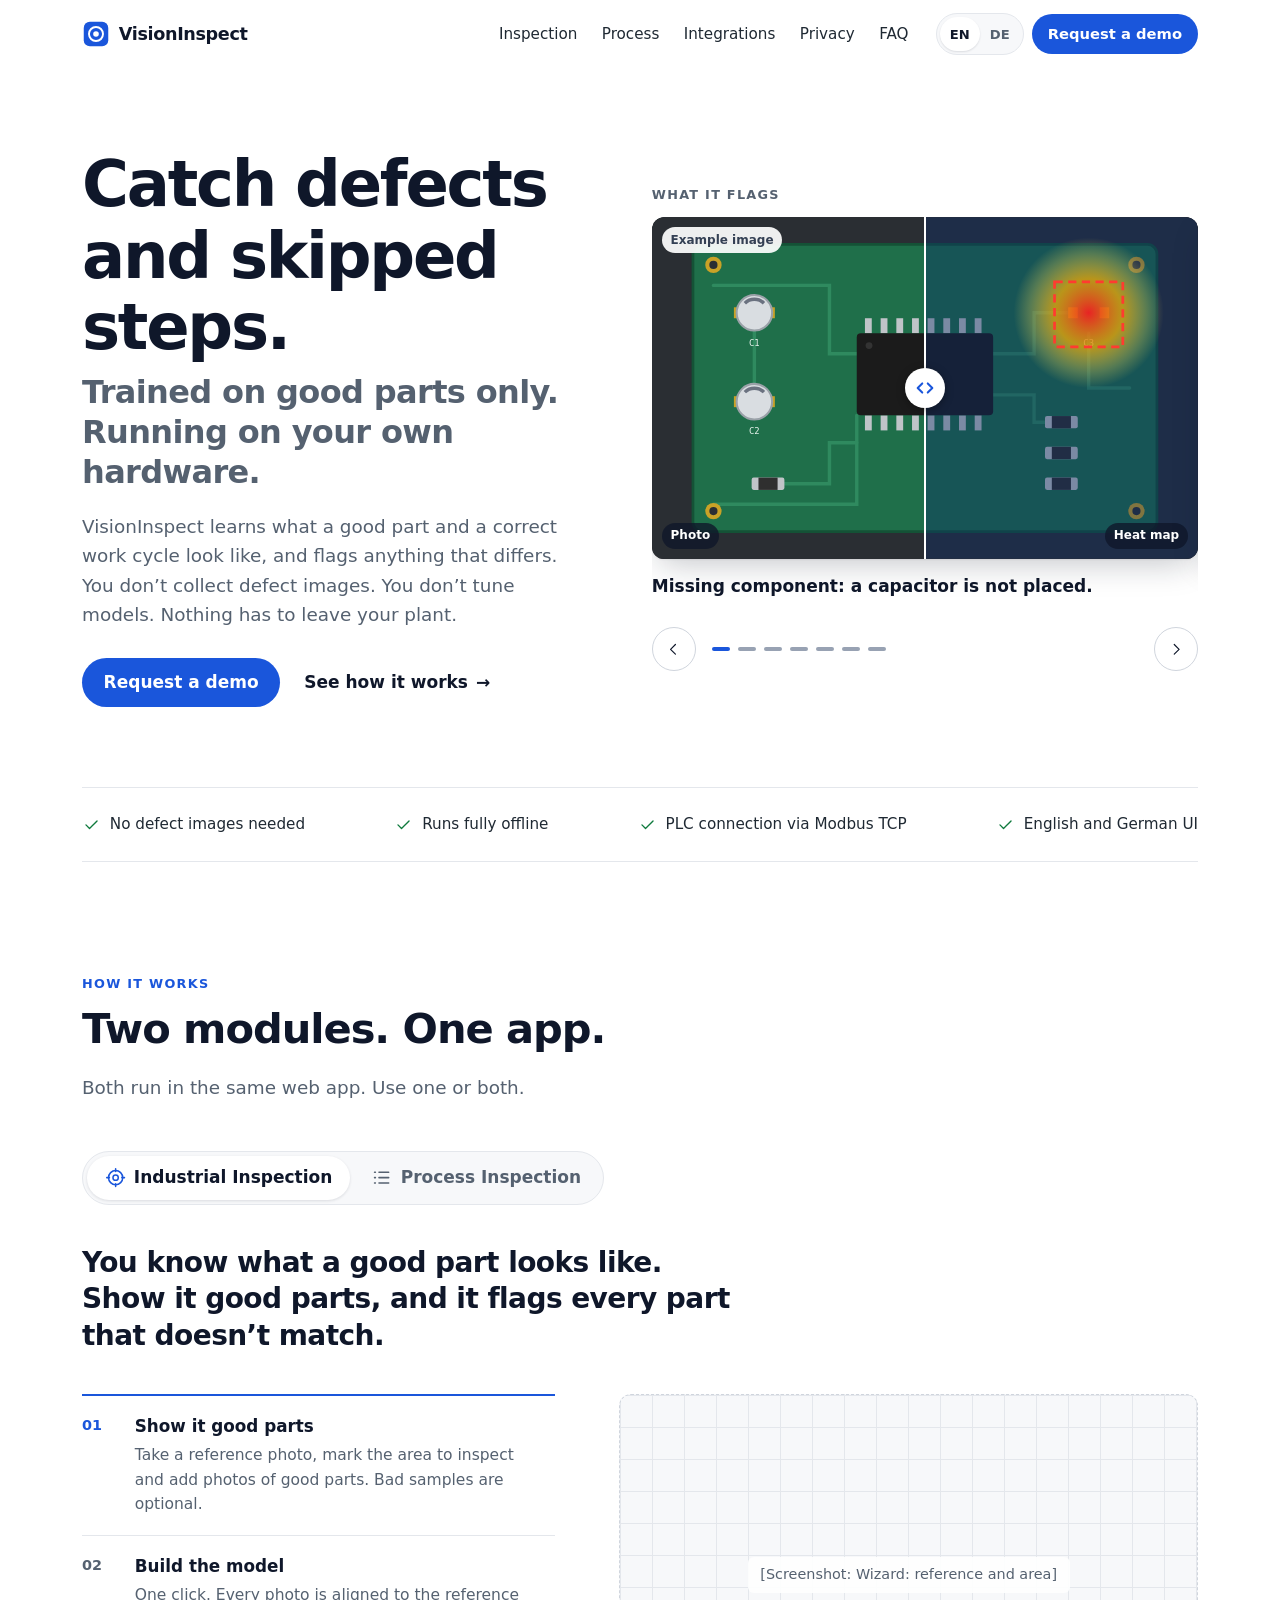
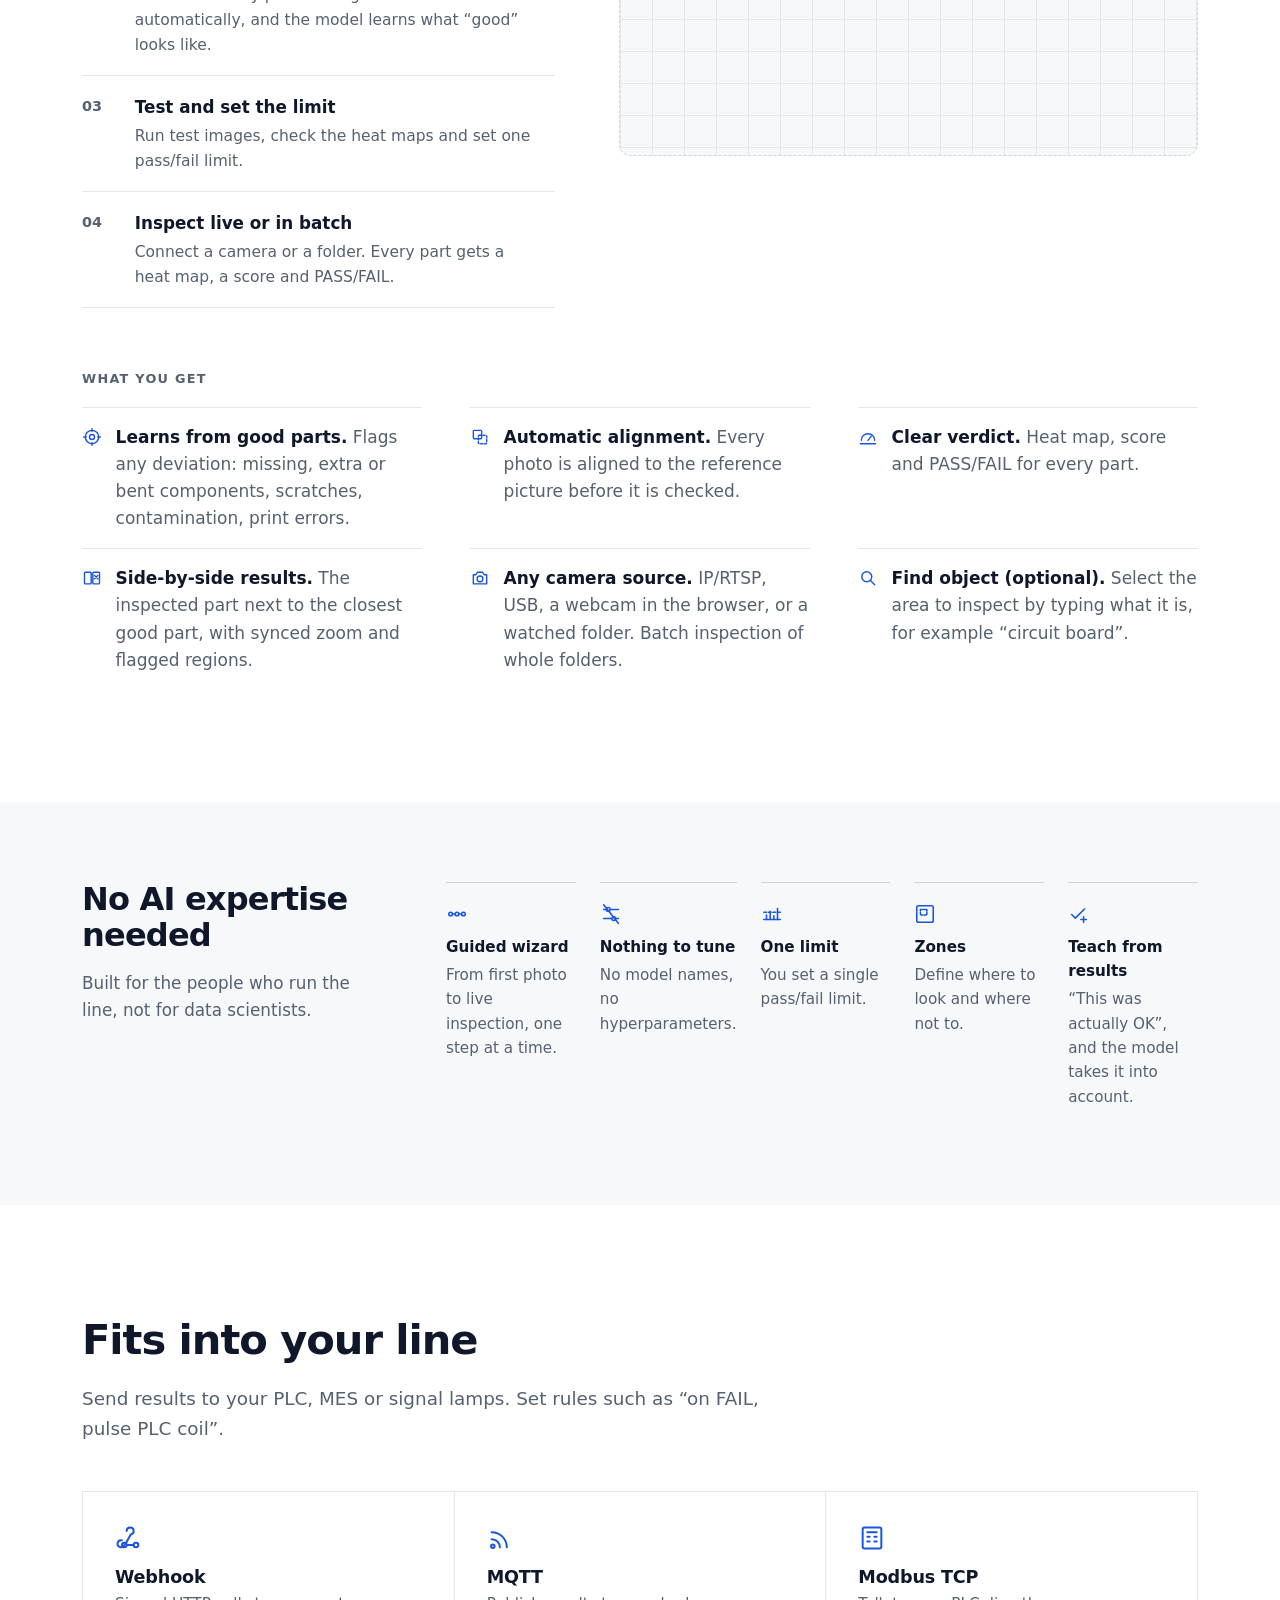
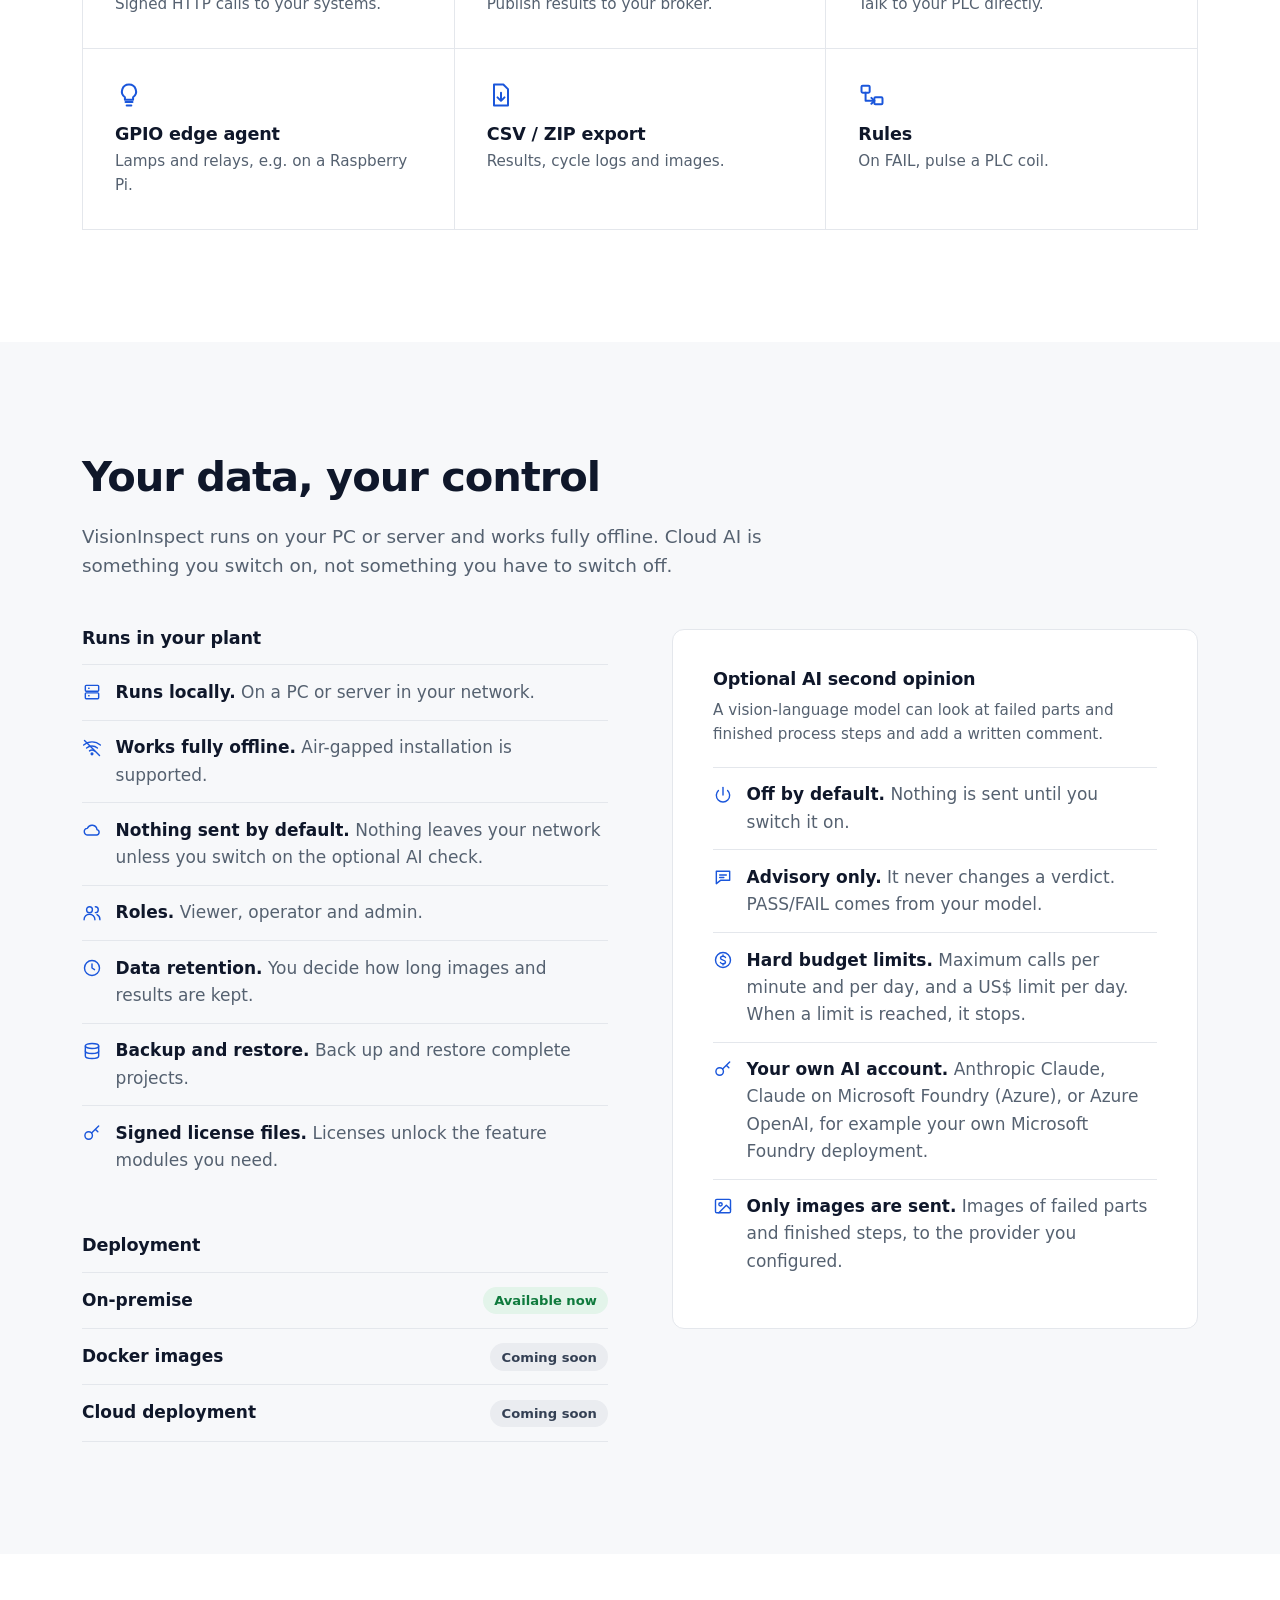
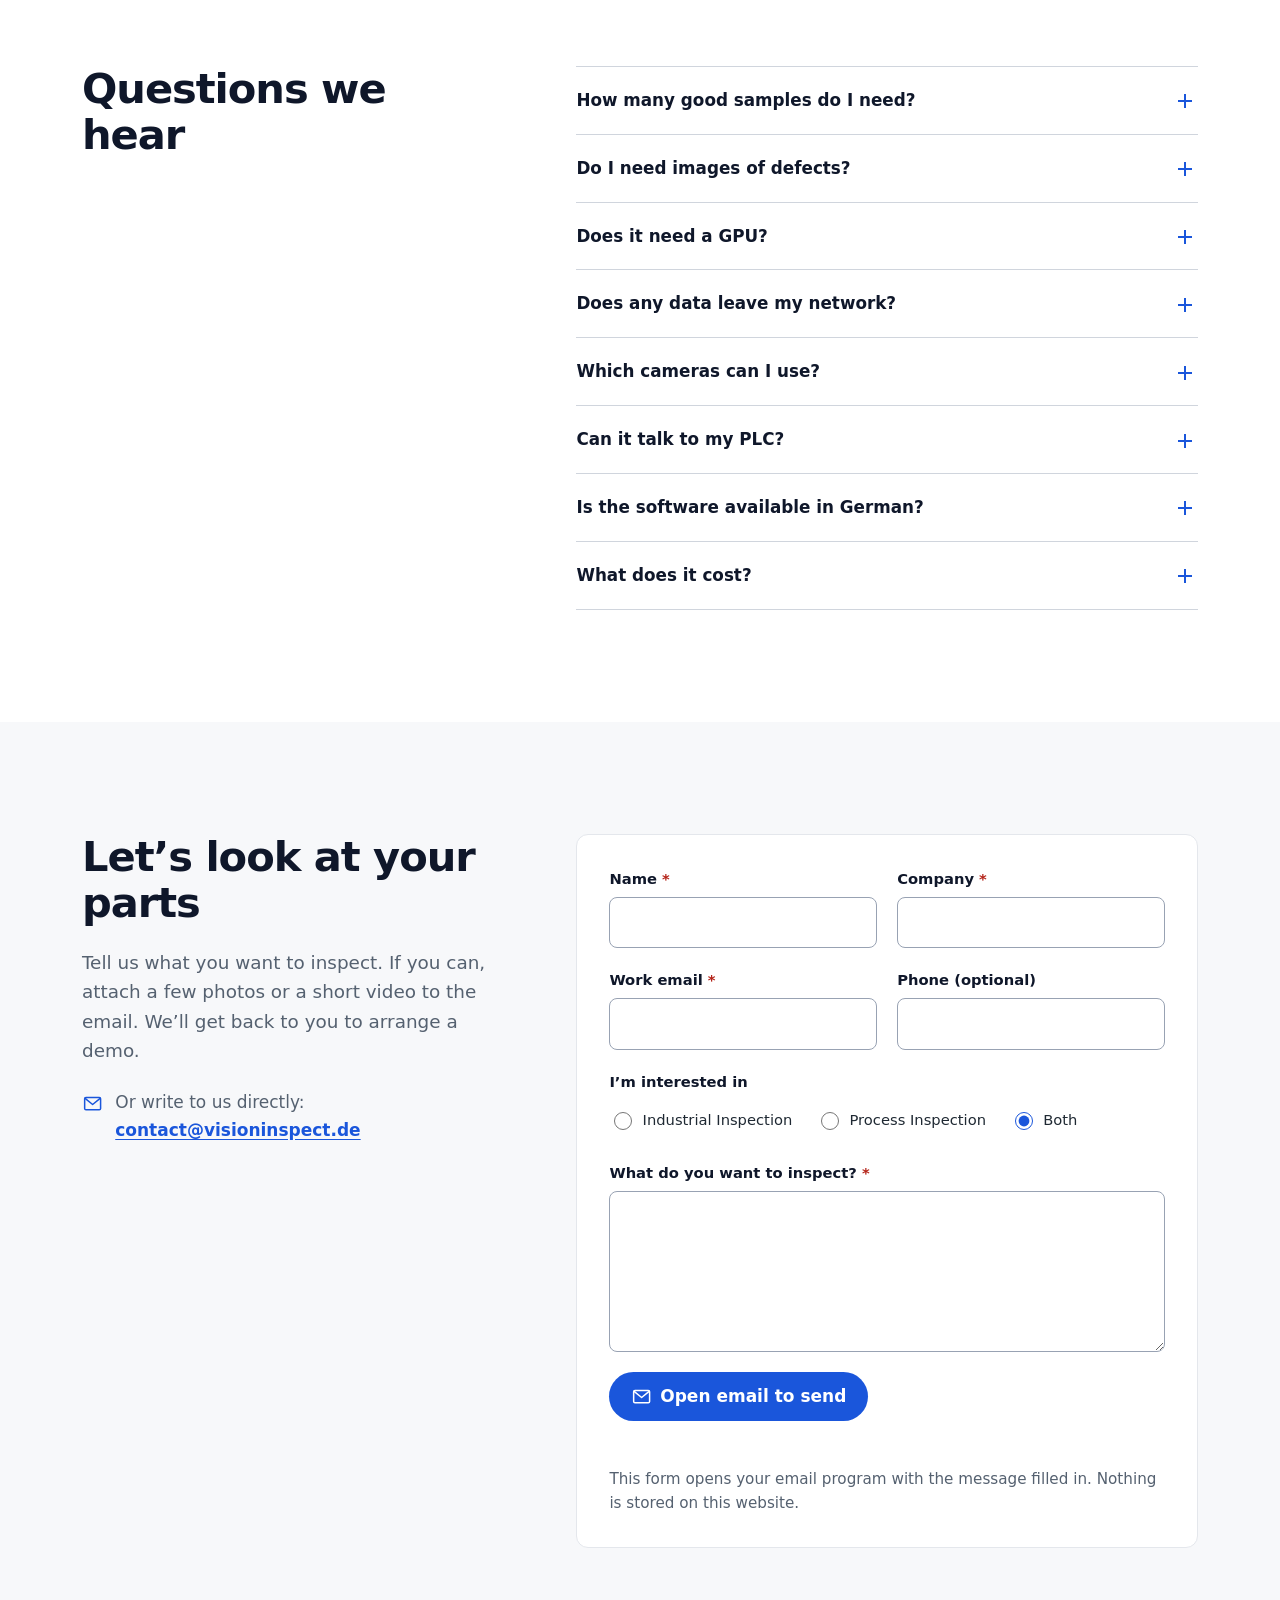
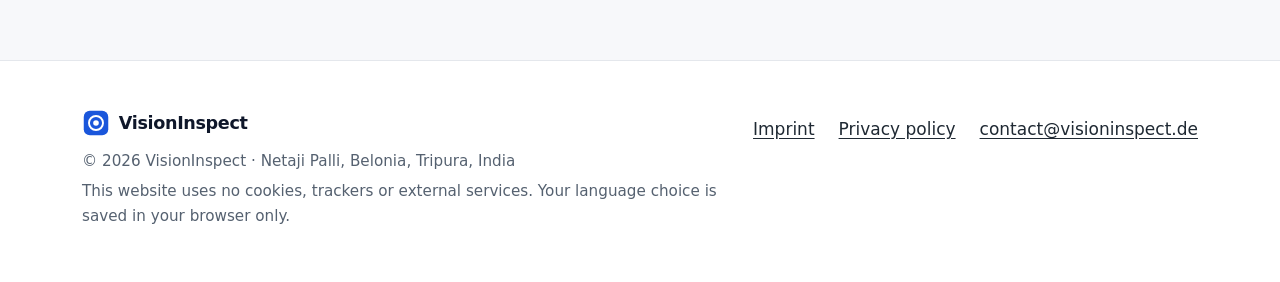
==== commit ae540a00: "Redesign: shorter editorial layout Carousel moves into the hero, How it works + both module blocks b" ====
--- a/index.html
+++ b/index.html
@@ -5,10 +5,11 @@
   <meta name="viewport" content="width=device-width, initial-scale=1">
   <title>VisionInspect: visual inspection trained on good parts only</title>
   <meta name="description" content="VisionInspect finds defects on parts and missed steps in manual assembly. Trained on good parts only, running on your own hardware, fully offline.">
-  <meta name="theme-color" content="#1a56db">
+  <meta name="theme-color" content="#ffffff">
   <link rel="canonical" href="https://visioninspect.de/">
   <link rel="icon" href="img/favicon.svg" type="image/svg+xml">
   <link rel="stylesheet" href="css/styles.css">
+  <script>document.documentElement.classList.add("js");</script>
 </head>
 <body>
   <!-- Icon sprite -->
@@ -64,25 +65,28 @@
         <span data-config="productName">VisionInspect</span>
       </a>
 
+      <nav id="site-nav" class="site-nav" data-i18n-attr="aria-label:nav.label">
+        <ul>
+          <li><a href="#inspection" data-tab-link="inspection" data-i18n="nav.inspection"></a></li>
+          <li><a href="#process" data-tab-link="process" data-i18n="nav.process"></a></li>
+          <li><a href="#integrations" data-i18n="nav.integrations"></a></li>
+          <li><a href="#privacy" data-i18n="nav.privacy"></a></li>
+          <li><a href="#faq" data-i18n="nav.faq"></a></li>
+          <li class="nav-contact"><a href="#contact" data-i18n="nav.contact"></a></li>
+        </ul>
+      </nav>
+
+      <div class="lang-switch" role="group" data-i18n-attr="aria-label:lang.label">
+        <button type="button" data-lang="en" lang="en" aria-label="English">EN</button>
+        <button type="button" data-lang="de" lang="de" aria-label="Deutsch">DE</button>
+      </div>
+
+      <a class="btn btn-primary btn-sm header-cta" href="#contact" data-i18n="hero.cta1"></a>
+
       <button class="nav-toggle" type="button" aria-expanded="false" aria-controls="site-nav">
         <svg class="icon" aria-hidden="true"><use href="#i-menu"/></svg>
         <span data-i18n="nav.menu">Menu</span>
       </button>
-
-      <nav id="site-nav" class="site-nav" data-i18n-attr="aria-label:nav.label">
-        <ul>
-          <li><a href="#inspection" data-i18n="nav.inspection"></a></li>
-          <li><a href="#process" data-i18n="nav.process"></a></li>
-          <li><a href="#integrations" data-i18n="nav.integrations"></a></li>
-          <li><a href="#privacy" data-i18n="nav.privacy"></a></li>
-          <li><a href="#contact" data-i18n="nav.contact"></a></li>
-        </ul>
-      </nav>
-
-      <div class="lang-switch" role="group" data-i18n-attr="aria-label:lang.label">
-        <button type="button" data-lang="en" lang="en" aria-label="English">EN</button>
-        <button type="button" data-lang="de" lang="de" aria-label="Deutsch">DE</button>
-      </div>
     </div>
   </header>
 
@@ -91,35 +95,24 @@
   </noscript>
 
   <main id="main" tabindex="-1">
-    <!-- Hero -->
+
+    <!-- 1. Hero with example carousel -->
     <section class="hero" id="top" aria-labelledby="hero-title">
       <div class="container hero-grid">
         <div class="hero-copy">
-          <h1 id="hero-title" data-i18n="hero.title"></h1>
+          <h1 id="hero-title">
+            <span data-i18n="hero.title"></span>
+            <span class="h1-sub" data-i18n="hero.title2"></span>
+          </h1>
           <p class="lead" data-i18n="hero.sub"></p>
           <div class="cta-row">
             <a class="btn btn-primary" href="#contact" data-i18n="hero.cta1"></a>
-            <a class="btn btn-secondary" href="#how" data-i18n="hero.cta2"></a>
-          </div>
-          <ul class="fact-strip">
-            <li><svg class="icon" aria-hidden="true"><use href="#i-check"/></svg><span data-i18n="hero.f1"></span></li>
-            <li><svg class="icon" aria-hidden="true"><use href="#i-check"/></svg><span data-i18n="hero.f2"></span></li>
-            <li><svg class="icon" aria-hidden="true"><use href="#i-check"/></svg><span data-i18n="hero.f3"></span></li>
-            <li><svg class="icon" aria-hidden="true"><use href="#i-check"/></svg><span data-i18n="hero.f4"></span></li>
-          </ul>
-        </div>
-        <figure class="shot shot-hero" data-shot="hero"></figure>
-      </div>
-    </section>
-
-    <!-- Showcase -->
-    <section class="section section-alt" id="examples" aria-labelledby="show-title">
-      <div class="container">
-        <header class="section-head">
-          <h2 id="show-title" data-i18n="show.title"></h2>
-          <p class="lead" data-i18n="show.lead"></p>
-        </header>
+            <a class="btn btn-link" href="#modules"><span data-i18n="hero.cta2"></span> <span aria-hidden="true">&rarr;</span></a>
+          </div>
+        </div>
+
         <div class="carousel" data-carousel aria-roledescription="carousel" aria-labelledby="show-title">
+          <p class="carousel-label" id="show-title" data-i18n="show.title"></p>
           <div class="carousel-viewport">
             <ul class="carousel-track" data-track></ul>
           </div>
@@ -135,45 +128,48 @@
           <p class="visually-hidden" aria-live="polite" data-status></p>
         </div>
       </div>
-    </section>
-
-    <!-- How it works -->
-    <section class="section" id="how" aria-labelledby="how-title">
+
       <div class="container">
+        <ul class="fact-strip">
+          <li><svg class="icon" aria-hidden="true"><use href="#i-check"/></svg><span data-i18n="hero.f1"></span></li>
+          <li><svg class="icon" aria-hidden="true"><use href="#i-check"/></svg><span data-i18n="hero.f2"></span></li>
+          <li><svg class="icon" aria-hidden="true"><use href="#i-check"/></svg><span data-i18n="hero.f3"></span></li>
+          <li><svg class="icon" aria-hidden="true"><use href="#i-check"/></svg><span data-i18n="hero.f4"></span></li>
+        </ul>
+      </div>
+    </section>
+
+    <!-- 2. Two modules (tabs) -->
+    <section class="section" id="modules" aria-labelledby="mod-title">
+      <div class="container" data-reveal>
         <header class="section-head">
-          <h2 id="how-title" data-i18n="how.title"></h2>
-        </header>
-        <div class="how-grid">
-          <div class="how-col">
-            <h3 class="how-module" data-i18n="how.m1"></h3>
-            <ol class="steps">
-              <li class="step"><div class="step-text"><h4 data-i18n="how.m1s1.t"></h4><p data-i18n="how.m1s1.d"></p></div><figure class="shot" data-shot="m1s1"></figure></li>
-              <li class="step"><div class="step-text"><h4 data-i18n="how.m1s2.t"></h4><p data-i18n="how.m1s2.d"></p></div><figure class="shot" data-shot="m1s2"></figure></li>
-              <li class="step"><div class="step-text"><h4 data-i18n="how.m1s3.t"></h4><p data-i18n="how.m1s3.d"></p></div><figure class="shot" data-shot="m1s3"></figure></li>
-              <li class="step"><div class="step-text"><h4 data-i18n="how.m1s4.t"></h4><p data-i18n="how.m1s4.d"></p></div><figure class="shot" data-shot="m1s4"></figure></li>
+          <p class="eyebrow" data-i18n="mod.eyebrow"></p>
+          <h2 id="mod-title" data-i18n="mod.title"></h2>
+          <p class="lead" data-i18n="mod.lead"></p>
+        </header>
+
+        <div class="tabs" role="tablist" data-i18n-attr="aria-label:mod.tabs">
+          <button type="button" role="tab" id="tab-inspection" aria-controls="inspection" aria-selected="true" data-tab="inspection">
+            <svg class="icon" aria-hidden="true"><use href="#i-target"/></svg><span data-i18n="mod.tab1"></span>
+          </button>
+          <button type="button" role="tab" id="tab-process" aria-controls="process" aria-selected="false" tabindex="-1" data-tab="process">
+            <svg class="icon" aria-hidden="true"><use href="#i-list"/></svg><span data-i18n="mod.tab2"></span>
+          </button>
+        </div>
+
+        <div class="panel" role="tabpanel" id="inspection" aria-labelledby="tab-inspection" tabindex="0">
+          <p class="panel-lead" data-i18n="m1.lead"></p>
+          <div class="panel-grid">
+            <ol class="stepper" data-stepper>
+              <li><button type="button" class="step-btn" data-step="m1s1"><span class="step-num">01</span><span class="step-body"><span class="step-title" data-i18n="how.m1s1.t"></span><span class="step-desc" data-i18n="how.m1s1.d"></span></span></button></li>
+              <li><button type="button" class="step-btn" data-step="m1s2"><span class="step-num">02</span><span class="step-body"><span class="step-title" data-i18n="how.m1s2.t"></span><span class="step-desc" data-i18n="how.m1s2.d"></span></span></button></li>
+              <li><button type="button" class="step-btn" data-step="m1s3"><span class="step-num">03</span><span class="step-body"><span class="step-title" data-i18n="how.m1s3.t"></span><span class="step-desc" data-i18n="how.m1s3.d"></span></span></button></li>
+              <li><button type="button" class="step-btn" data-step="m1s4"><span class="step-num">04</span><span class="step-body"><span class="step-title" data-i18n="how.m1s4.t"></span><span class="step-desc" data-i18n="how.m1s4.d"></span></span></button></li>
             </ol>
-          </div>
-          <div class="how-col">
-            <h3 class="how-module" data-i18n="how.m2"></h3>
-            <ol class="steps">
-              <li class="step"><div class="step-text"><h4 data-i18n="how.m2s1.t"></h4><p data-i18n="how.m2s1.d"></p></div><figure class="shot" data-shot="m2s1"></figure></li>
-              <li class="step"><div class="step-text"><h4 data-i18n="how.m2s2.t"></h4><p data-i18n="how.m2s2.d"></p></div><figure class="shot" data-shot="m2s2"></figure></li>
-              <li class="step"><div class="step-text"><h4 data-i18n="how.m2s3.t"></h4><p data-i18n="how.m2s3.d"></p></div><figure class="shot" data-shot="m2s3"></figure></li>
-              <li class="step"><div class="step-text"><h4 data-i18n="how.m2s4.t"></h4><p data-i18n="how.m2s4.d"></p></div><figure class="shot" data-shot="m2s4"></figure></li>
-            </ol>
-          </div>
-        </div>
-      </div>
-    </section>
-
-    <!-- Module 1 -->
-    <section class="section section-alt" id="inspection" aria-labelledby="m1-title">
-      <div class="container module-grid">
-        <div>
-          <p class="eyebrow" data-i18n="m1.eyebrow"></p>
-          <h2 id="m1-title" data-i18n="m1.title"></h2>
-          <p class="lead" data-i18n="m1.lead"></p>
-          <ul class="features">
+            <figure class="shot" data-shot="m1s1" aria-live="polite"></figure>
+          </div>
+          <h3 class="features-title" data-i18n="mod.features"></h3>
+          <ul class="feature-list">
             <li><svg class="icon" aria-hidden="true"><use href="#i-target"/></svg><p><strong data-i18n="m1.f1.t"></strong> <span data-i18n="m1.f1.d"></span></p></li>
             <li><svg class="icon" aria-hidden="true"><use href="#i-align"/></svg><p><strong data-i18n="m1.f2.t"></strong> <span data-i18n="m1.f2.d"></span></p></li>
             <li><svg class="icon" aria-hidden="true"><use href="#i-gauge"/></svg><p><strong data-i18n="m1.f3.t"></strong> <span data-i18n="m1.f3.d"></span></p></li>
@@ -182,113 +178,110 @@
             <li><svg class="icon" aria-hidden="true"><use href="#i-search"/></svg><p><strong data-i18n="m1.f6.t"></strong> <span data-i18n="m1.f6.d"></span></p></li>
           </ul>
         </div>
-        <figure class="shot" data-shot="m1feature"></figure>
-      </div>
-    </section>
-
-    <!-- Module 2 -->
-    <section class="section" id="process" aria-labelledby="m2-title">
-      <div class="container module-grid module-grid-reverse">
-        <div>
-          <p class="eyebrow" data-i18n="m2.eyebrow"></p>
-          <h2 id="m2-title" data-i18n="m2.title"></h2>
-          <p class="lead" data-i18n="m2.lead"></p>
-          <ul class="features">
+
+        <div class="panel" role="tabpanel" id="process" aria-labelledby="tab-process" tabindex="0" hidden>
+          <p class="panel-lead" data-i18n="m2.lead"></p>
+          <div class="panel-grid">
+            <ol class="stepper" data-stepper>
+              <li><button type="button" class="step-btn" data-step="m2s1"><span class="step-num">01</span><span class="step-body"><span class="step-title" data-i18n="how.m2s1.t"></span><span class="step-desc" data-i18n="how.m2s1.d"></span></span></button></li>
+              <li><button type="button" class="step-btn" data-step="m2s2"><span class="step-num">02</span><span class="step-body"><span class="step-title" data-i18n="how.m2s2.t"></span><span class="step-desc" data-i18n="how.m2s2.d"></span></span></button></li>
+              <li><button type="button" class="step-btn" data-step="m2s3"><span class="step-num">03</span><span class="step-body"><span class="step-title" data-i18n="how.m2s3.t"></span><span class="step-desc" data-i18n="how.m2s3.d"></span></span></button></li>
+              <li><button type="button" class="step-btn" data-step="m2s4"><span class="step-num">04</span><span class="step-body"><span class="step-title" data-i18n="how.m2s4.t"></span><span class="step-desc" data-i18n="how.m2s4.d"></span></span></button></li>
+            </ol>
+            <figure class="shot" data-shot="m2s1" aria-live="polite"></figure>
+          </div>
+          <h3 class="features-title" data-i18n="mod.features"></h3>
+          <ul class="feature-list">
             <li><svg class="icon" aria-hidden="true"><use href="#i-alert"/></svg><p><strong data-i18n="m2.f1.t"></strong> <span data-i18n="m2.f1.d"></span></p></li>
             <li><svg class="icon" aria-hidden="true"><use href="#i-list"/></svg><p><strong data-i18n="m2.f2.t"></strong> <span data-i18n="m2.f2.d"></span></p></li>
             <li><svg class="icon" aria-hidden="true"><use href="#i-replay"/></svg><p><strong data-i18n="m2.f3.t"></strong> <span data-i18n="m2.f3.d"></span></p></li>
             <li><svg class="icon" aria-hidden="true"><use href="#i-target"/></svg><p><strong data-i18n="m2.f4.t"></strong> <span data-i18n="m2.f4.d"></span></p></li>
           </ul>
         </div>
-        <figure class="shot" data-shot="m2feature"></figure>
-      </div>
-    </section>
-
-    <!-- No AI expertise -->
-    <section class="section section-alt" id="easy" aria-labelledby="easy-title">
-      <div class="container">
-        <header class="section-head">
+      </div>
+    </section>
+
+    <!-- 3. No AI expertise (compact strip) -->
+    <section class="section section-alt section-tight" id="easy" aria-labelledby="easy-title">
+      <div class="container easy-grid" data-reveal>
+        <header>
           <h2 id="easy-title" data-i18n="easy.title"></h2>
           <p class="lead" data-i18n="easy.lead"></p>
         </header>
-        <ul class="card-grid">
-          <li class="card"><svg class="icon icon-lg" aria-hidden="true"><use href="#i-wizard"/></svg><h3 data-i18n="easy.f1.t"></h3><p data-i18n="easy.f1.d"></p></li>
-          <li class="card"><svg class="icon icon-lg" aria-hidden="true"><use href="#i-sliders"/></svg><h3 data-i18n="easy.f2.t"></h3><p data-i18n="easy.f2.d"></p></li>
-          <li class="card"><svg class="icon icon-lg" aria-hidden="true"><use href="#i-limit"/></svg><h3 data-i18n="easy.f3.t"></h3><p data-i18n="easy.f3.d"></p></li>
-          <li class="card"><svg class="icon icon-lg" aria-hidden="true"><use href="#i-zone"/></svg><h3 data-i18n="easy.f4.t"></h3><p data-i18n="easy.f4.d"></p></li>
-          <li class="card"><svg class="icon icon-lg" aria-hidden="true"><use href="#i-teach"/></svg><h3 data-i18n="easy.f5.t"></h3><p data-i18n="easy.f5.d"></p></li>
+        <ul class="strip">
+          <li><svg class="icon" aria-hidden="true"><use href="#i-wizard"/></svg><strong data-i18n="easy.f1.t"></strong><span data-i18n="easy.f1.d"></span></li>
+          <li><svg class="icon" aria-hidden="true"><use href="#i-sliders"/></svg><strong data-i18n="easy.f2.t"></strong><span data-i18n="easy.f2.d"></span></li>
+          <li><svg class="icon" aria-hidden="true"><use href="#i-limit"/></svg><strong data-i18n="easy.f3.t"></strong><span data-i18n="easy.f3.d"></span></li>
+          <li><svg class="icon" aria-hidden="true"><use href="#i-zone"/></svg><strong data-i18n="easy.f4.t"></strong><span data-i18n="easy.f4.d"></span></li>
+          <li><svg class="icon" aria-hidden="true"><use href="#i-teach"/></svg><strong data-i18n="easy.f5.t"></strong><span data-i18n="easy.f5.d"></span></li>
         </ul>
       </div>
     </section>
 
-    <!-- Integrations -->
+    <!-- 4a. Integrations -->
     <section class="section" id="integrations" aria-labelledby="int-title">
-      <div class="container">
+      <div class="container" data-reveal>
         <header class="section-head">
           <h2 id="int-title" data-i18n="int.title"></h2>
           <p class="lead" data-i18n="int.lead"></p>
         </header>
-        <ul class="card-grid card-grid-3">
-          <li class="card"><svg class="icon icon-lg" aria-hidden="true"><use href="#i-webhook"/></svg><h3 data-i18n="int.webhook.t"></h3><p data-i18n="int.webhook.d"></p></li>
-          <li class="card"><svg class="icon icon-lg" aria-hidden="true"><use href="#i-mqtt"/></svg><h3 data-i18n="int.mqtt.t"></h3><p data-i18n="int.mqtt.d"></p></li>
-          <li class="card"><svg class="icon icon-lg" aria-hidden="true"><use href="#i-plc"/></svg><h3 data-i18n="int.modbus.t"></h3><p data-i18n="int.modbus.d"></p></li>
-          <li class="card"><svg class="icon icon-lg" aria-hidden="true"><use href="#i-gpio"/></svg><h3 data-i18n="int.gpio.t"></h3><p data-i18n="int.gpio.d"></p></li>
-          <li class="card"><svg class="icon icon-lg" aria-hidden="true"><use href="#i-export"/></svg><h3 data-i18n="int.export.t"></h3><p data-i18n="int.export.d"></p></li>
-          <li class="card"><svg class="icon icon-lg" aria-hidden="true"><use href="#i-rules"/></svg><h3 data-i18n="int.rules.t"></h3><p data-i18n="int.rules.d"></p></li>
+        <ul class="tiles">
+          <li><svg class="icon" aria-hidden="true"><use href="#i-webhook"/></svg><h3 data-i18n="int.webhook.t"></h3><p data-i18n="int.webhook.d"></p></li>
+          <li><svg class="icon" aria-hidden="true"><use href="#i-mqtt"/></svg><h3 data-i18n="int.mqtt.t"></h3><p data-i18n="int.mqtt.d"></p></li>
+          <li><svg class="icon" aria-hidden="true"><use href="#i-plc"/></svg><h3 data-i18n="int.modbus.t"></h3><p data-i18n="int.modbus.d"></p></li>
+          <li><svg class="icon" aria-hidden="true"><use href="#i-gpio"/></svg><h3 data-i18n="int.gpio.t"></h3><p data-i18n="int.gpio.d"></p></li>
+          <li><svg class="icon" aria-hidden="true"><use href="#i-export"/></svg><h3 data-i18n="int.export.t"></h3><p data-i18n="int.export.d"></p></li>
+          <li><svg class="icon" aria-hidden="true"><use href="#i-rules"/></svg><h3 data-i18n="int.rules.t"></h3><p data-i18n="int.rules.d"></p></li>
         </ul>
       </div>
     </section>
 
-    <!-- Privacy & deployment -->
-    <section class="section section-alt" id="privacy" aria-labelledby="priv-title">
-      <div class="container">
+    <!-- 4b. Your data, your control (privacy + deployment + AI check) -->
+    <section class="section section-alt" id="privacy" aria-labelledby="data-title">
+      <div class="container" data-reveal>
         <header class="section-head">
-          <h2 id="priv-title" data-i18n="priv.title"></h2>
-          <p class="lead" data-i18n="priv.lead"></p>
-        </header>
-        <div class="privacy-grid">
-          <ul class="features">
-            <li><svg class="icon" aria-hidden="true"><use href="#i-server"/></svg><p><strong data-i18n="priv.f1.t"></strong> <span data-i18n="priv.f1.d"></span></p></li>
-            <li><svg class="icon" aria-hidden="true"><use href="#i-offline"/></svg><p><strong data-i18n="priv.f2.t"></strong> <span data-i18n="priv.f2.d"></span></p></li>
-            <li><svg class="icon" aria-hidden="true"><use href="#i-cloud"/></svg><p><strong data-i18n="priv.f3.t"></strong> <span data-i18n="priv.f3.d"></span></p></li>
-            <li><svg class="icon" aria-hidden="true"><use href="#i-users"/></svg><p><strong data-i18n="priv.f4.t"></strong> <span data-i18n="priv.f4.d"></span></p></li>
-            <li><svg class="icon" aria-hidden="true"><use href="#i-clock"/></svg><p><strong data-i18n="priv.f5.t"></strong> <span data-i18n="priv.f5.d"></span></p></li>
-            <li><svg class="icon" aria-hidden="true"><use href="#i-backup"/></svg><p><strong data-i18n="priv.f6.t"></strong> <span data-i18n="priv.f6.d"></span></p></li>
-            <li><svg class="icon" aria-hidden="true"><use href="#i-key"/></svg><p><strong data-i18n="priv.f7.t"></strong> <span data-i18n="priv.f7.d"></span></p></li>
-          </ul>
-          <div class="deploy">
-            <h3 data-i18n="dep.title"></h3>
+          <h2 id="data-title" data-i18n="data.title"></h2>
+          <p class="lead" data-i18n="data.lead"></p>
+        </header>
+        <div class="data-grid">
+          <div>
+            <h3 class="col-title" data-i18n="priv.title"></h3>
+            <ul class="checklist">
+              <li><svg class="icon" aria-hidden="true"><use href="#i-server"/></svg><p><strong data-i18n="priv.f1.t"></strong> <span data-i18n="priv.f1.d"></span></p></li>
+              <li><svg class="icon" aria-hidden="true"><use href="#i-offline"/></svg><p><strong data-i18n="priv.f2.t"></strong> <span data-i18n="priv.f2.d"></span></p></li>
+              <li><svg class="icon" aria-hidden="true"><use href="#i-cloud"/></svg><p><strong data-i18n="priv.f3.t"></strong> <span data-i18n="priv.f3.d"></span></p></li>
+              <li><svg class="icon" aria-hidden="true"><use href="#i-users"/></svg><p><strong data-i18n="priv.f4.t"></strong> <span data-i18n="priv.f4.d"></span></p></li>
+              <li><svg class="icon" aria-hidden="true"><use href="#i-clock"/></svg><p><strong data-i18n="priv.f5.t"></strong> <span data-i18n="priv.f5.d"></span></p></li>
+              <li><svg class="icon" aria-hidden="true"><use href="#i-backup"/></svg><p><strong data-i18n="priv.f6.t"></strong> <span data-i18n="priv.f6.d"></span></p></li>
+              <li><svg class="icon" aria-hidden="true"><use href="#i-key"/></svg><p><strong data-i18n="priv.f7.t"></strong> <span data-i18n="priv.f7.d"></span></p></li>
+            </ul>
+            <h3 class="col-title col-title-gap" data-i18n="dep.title"></h3>
             <dl class="deploy-list">
               <div class="deploy-row"><dt data-i18n="dep.onprem"></dt><dd><span class="badge badge-now" data-i18n="dep.now"></span></dd></div>
               <div class="deploy-row"><dt data-i18n="dep.docker"></dt><dd><span class="badge" data-i18n="dep.soon"></span></dd></div>
               <div class="deploy-row"><dt data-i18n="dep.cloud"></dt><dd><span class="badge" data-i18n="dep.soon"></span></dd></div>
             </dl>
           </div>
-        </div>
-      </div>
-    </section>
-
-    <!-- Optional AI check -->
-    <section class="section" id="ai" aria-labelledby="ai-title">
-      <div class="container">
-        <header class="section-head">
-          <h2 id="ai-title" data-i18n="ai.title"></h2>
-          <p class="lead" data-i18n="ai.lead"></p>
-        </header>
-        <ul class="card-grid card-grid-3">
-          <li class="card"><svg class="icon icon-lg" aria-hidden="true"><use href="#i-power"/></svg><h3 data-i18n="ai.f1.t"></h3><p data-i18n="ai.f1.d"></p></li>
-          <li class="card"><svg class="icon icon-lg" aria-hidden="true"><use href="#i-chat"/></svg><h3 data-i18n="ai.f2.t"></h3><p data-i18n="ai.f2.d"></p></li>
-          <li class="card"><svg class="icon icon-lg" aria-hidden="true"><use href="#i-budget"/></svg><h3 data-i18n="ai.f3.t"></h3><p data-i18n="ai.f3.d"></p></li>
-          <li class="card"><svg class="icon icon-lg" aria-hidden="true"><use href="#i-key"/></svg><h3 data-i18n="ai.f4.t"></h3><p data-i18n="ai.f4.d"></p></li>
-          <li class="card"><svg class="icon icon-lg" aria-hidden="true"><use href="#i-image"/></svg><h3 data-i18n="ai.f5.t"></h3><p data-i18n="ai.f5.d"></p></li>
-        </ul>
-      </div>
-    </section>
-
-    <!-- FAQ -->
-    <section class="section section-alt" id="faq" aria-labelledby="faq-title">
-      <div class="container container-narrow">
-        <header class="section-head">
+
+          <aside class="ai-panel" id="ai" aria-labelledby="ai-title">
+            <h3 id="ai-title" data-i18n="ai.title"></h3>
+            <p class="muted" data-i18n="ai.lead"></p>
+            <ul class="checklist">
+              <li><svg class="icon" aria-hidden="true"><use href="#i-power"/></svg><p><strong data-i18n="ai.f1.t"></strong> <span data-i18n="ai.f1.d"></span></p></li>
+              <li><svg class="icon" aria-hidden="true"><use href="#i-chat"/></svg><p><strong data-i18n="ai.f2.t"></strong> <span data-i18n="ai.f2.d"></span></p></li>
+              <li><svg class="icon" aria-hidden="true"><use href="#i-budget"/></svg><p><strong data-i18n="ai.f3.t"></strong> <span data-i18n="ai.f3.d"></span></p></li>
+              <li><svg class="icon" aria-hidden="true"><use href="#i-key"/></svg><p><strong data-i18n="ai.f4.t"></strong> <span data-i18n="ai.f4.d"></span></p></li>
+              <li><svg class="icon" aria-hidden="true"><use href="#i-image"/></svg><p><strong data-i18n="ai.f5.t"></strong> <span data-i18n="ai.f5.d"></span></p></li>
+            </ul>
+          </aside>
+        </div>
+      </div>
+    </section>
+
+    <!-- 5. FAQ -->
+    <section class="section" id="faq" aria-labelledby="faq-title">
+      <div class="container split" data-reveal>
+        <header class="split-head">
           <h2 id="faq-title" data-i18n="faq.title"></h2>
         </header>
         <div class="faq">
@@ -304,12 +297,16 @@
       </div>
     </section>
 
-    <!-- Contact -->
-    <section class="section" id="contact" aria-labelledby="contact-title">
-      <div class="container container-narrow">
-        <header class="section-head">
+    <!-- 6. Contact -->
+    <section class="section section-alt" id="contact" aria-labelledby="contact-title">
+      <div class="container split" data-reveal>
+        <header class="split-head">
           <h2 id="contact-title" data-i18n="contact.title"></h2>
           <p class="lead" data-i18n="contact.lead"></p>
+          <p class="contact-direct">
+            <svg class="icon" aria-hidden="true"><use href="#i-mail"/></svg>
+            <span><span data-i18n="form.direct"></span><br><a data-config-mail></a></span>
+          </p>
         </header>
         <form class="contact-form" id="contact-form" novalidate>
           <div class="field">
@@ -347,7 +344,6 @@
             </button>
             <p class="form-status" role="status" aria-live="polite" data-form-status></p>
             <p class="muted" data-i18n="form.note"></p>
-            <p class="muted"><span data-i18n="form.direct"></span> <a data-config-mail></a></p>
           </div>
         </form>
       </div>
--- a/css/styles.css
+++ b/css/styles.css
@@ -2,18 +2,19 @@
 :root {
   --accent: #1a56db;
   --accent-dark: #1442a8;
-  --accent-soft: #e8effc;
+  --accent-soft: #eef3fd;
+  --ink: #0f172a;
   --text: #1f2933;
-  --muted: #52606d;
-  --line: #e1e5ea;
+  --muted: #556170;
+  --line: #e4e7ec;
+  --line-strong: #d0d5dd;
   --bg: #ffffff;
-  --bg-alt: #f5f7fa;
+  --bg-alt: #f7f8fa;
   --ok: #0f7a3d;
   --error: #b42318;
-  --radius: 10px;
-  --shadow: 0 1px 2px rgba(16, 24, 40, .06), 0 1px 3px rgba(16, 24, 40, .1);
+  --radius: 12px;
   --font: system-ui, -apple-system, "Segoe UI", Roboto, "Helvetica Neue", Arial, "Noto Sans", sans-serif;
-  --header-h: 64px;
+  --header-h: 68px;
 }
 
 /* ---------- base ---------- */
@@ -32,16 +33,16 @@
   line-height: 1.6;
   color: var(--text);
   background: var(--bg);
+  -webkit-font-smoothing: antialiased;
 }
 
 img, svg, video { display: block; max-width: 100%; }
-h1, h2, h3, h4 { line-height: 1.2; margin: 0 0 .5em; color: #111827; }
-h1 { font-size: clamp(1.9rem, 4.2vw, 3rem); letter-spacing: -.02em; }
-h2 { font-size: clamp(1.6rem, 3vw, 2.25rem); letter-spacing: -.01em; }
-h3 { font-size: 1.15rem; }
-h4 { font-size: 1.05rem; }
+h1, h2, h3 { margin: 0 0 .5em; color: var(--ink); line-height: 1.12; letter-spacing: -.025em; }
+h1 { font-size: clamp(2.3rem, 5.4vw, 4rem); font-weight: 750; letter-spacing: -.035em; }
+h2 { font-size: clamp(1.75rem, 3.4vw, 2.6rem); font-weight: 720; }
+h3 { font-size: 1.1rem; font-weight: 650; letter-spacing: -.01em; }
 p { margin: 0 0 1em; }
-a { color: var(--accent); }
+a { color: var(--accent); text-underline-offset: 3px; }
 a:hover { color: var(--accent-dark); }
 ul, ol { margin: 0; padding: 0; list-style: none; }
 
@@ -75,30 +76,33 @@
 }
 .skip-link:focus { top: 12px; color: #fff; }
 
-.container { width: 100%; max-width: 1160px; margin: 0 auto; padding: 0 16px; }
-.container-narrow { max-width: 820px; }
+.container { width: 100%; max-width: 1180px; margin: 0 auto; padding: 0 16px; }
+@media (min-width: 700px) { .container { padding: 0 32px; } }
+
 .muted { color: var(--muted); font-size: .95rem; }
-.lead { font-size: 1.15rem; color: var(--muted); max-width: 62ch; }
+.lead { font-size: 1.15rem; color: var(--muted); max-width: 60ch; }
+.eyebrow {
+  margin-bottom: .75rem;
+  color: var(--accent);
+  font-size: .8rem;
+  font-weight: 700;
+  letter-spacing: .1em;
+  text-transform: uppercase;
+}
 
 .icon {
   width: 1.25em; height: 1.25em;
   flex: none;
   fill: none;
   stroke: currentColor;
-  stroke-width: 1.8;
+  stroke-width: 1.7;
   stroke-linecap: round;
   stroke-linejoin: round;
 }
-.icon-lg { width: 32px; height: 32px; color: var(--accent); margin-bottom: .75rem; }
 
 main:focus { outline: none; }
 
-.noscript {
-  margin: 0;
-  padding: 1rem 16px;
-  background: var(--accent-soft);
-  text-align: center;
-}
+.noscript { margin: 0; padding: 1rem 16px; background: var(--accent-soft); text-align: center; }
 
 /* ---------- buttons ---------- */
 .btn {
@@ -107,30 +111,32 @@
   justify-content: center;
   gap: .5rem;
   min-height: 48px;
-  padding: .7rem 1.4rem;
-  border: 2px solid transparent;
-  border-radius: 8px;
+  padding: .7rem 1.35rem;
+  border: 0;
+  border-radius: 999px;
   font: inherit;
   font-weight: 600;
   text-decoration: none;
   cursor: pointer;
-  transition: background-color .15s, color .15s, border-color .15s;
+  transition: background-color .15s, color .15s, transform .15s;
 }
 .btn-primary { background: var(--accent); color: #fff; }
 .btn-primary:hover { background: var(--accent-dark); color: #fff; }
-.btn-secondary { background: #fff; color: var(--accent); border-color: var(--accent); }
-.btn-secondary:hover { background: var(--accent-soft); color: var(--accent-dark); }
+.btn-link { padding-left: .5rem; padding-right: .5rem; background: none; color: var(--ink); }
+.btn-link:hover { color: var(--accent); }
+.btn-sm { min-height: 40px; padding: .45rem 1rem; font-size: .92rem; }
 
 .icon-btn {
   display: inline-flex;
   align-items: center;
   justify-content: center;
   width: 44px; height: 44px;
-  border: 1px solid var(--line);
+  border: 1px solid var(--line-strong);
   border-radius: 50%;
   background: #fff;
-  color: var(--text);
+  color: var(--ink);
   cursor: pointer;
+  transition: border-color .15s, color .15s;
 }
 .icon-btn:hover { border-color: var(--accent); color: var(--accent); }
 
@@ -139,51 +145,58 @@
   position: sticky;
   top: 0;
   z-index: 50;
-  background: rgba(255, 255, 255, .96);
-  border-bottom: 1px solid var(--line);
-}
+  background: rgba(255, 255, 255, .94);
+  -webkit-backdrop-filter: saturate(180%) blur(10px);
+  backdrop-filter: saturate(180%) blur(10px);
+  border-bottom: 1px solid transparent;
+  transition: border-color .2s;
+}
+.site-header.is-scrolled { border-bottom-color: var(--line); }
 .header-inner {
   display: flex;
   align-items: center;
+  flex-wrap: wrap;
   gap: 8px;
   min-height: var(--header-h);
-  flex-wrap: wrap;
 }
 .brand {
   display: inline-flex;
   align-items: center;
-  gap: .5rem;
+  gap: .55rem;
   margin: 0 auto 0 0;
-  font-weight: 700;
-  font-size: 1.15rem;
-  color: #111827;
+  font-weight: 750;
+  font-size: 1.1rem;
+  letter-spacing: -.02em;
+  color: var(--ink);
   text-decoration: none;
 }
-.brand-logo { width: 30px; height: 30px; color: var(--accent); }
+.brand-logo { width: 28px; height: 28px; color: var(--accent); }
 
 .nav-toggle {
-  order: 2;
+  order: 3;
   display: inline-flex;
   align-items: center;
   gap: .4rem;
-  min-height: 44px;
+  min-height: 40px;
   padding: 0 .8rem;
-  border: 1px solid var(--line);
-  border-radius: 8px;
+  border: 1px solid var(--line-strong);
+  border-radius: 999px;
   background: #fff;
-  color: var(--text);
+  color: var(--ink);
   font: inherit;
-  font-size: .95rem;
+  font-size: .92rem;
   cursor: pointer;
 }
 
-.site-nav { display: none; width: 100%; order: 3; }
+.header-cta { order: 2; display: none; }
+
+.site-nav { display: none; order: 4; width: 100%; }
 .site-nav.open { display: block; }
 .site-nav ul { padding: .25rem 0 1rem; }
 .site-nav a {
   display: block;
-  padding: .7rem .25rem;
-  color: var(--text);
+  padding: .75rem .25rem;
+  color: var(--ink);
   text-decoration: none;
   font-weight: 500;
   border-bottom: 1px solid var(--line);
@@ -193,65 +206,196 @@
 .lang-switch {
   order: 1;
   display: inline-flex;
+  padding: 3px;
+  border-radius: 999px;
+  background: var(--bg-alt);
   border: 1px solid var(--line);
-  border-radius: 8px;
+}
+.lang-switch button {
+  min-width: 40px;
+  min-height: 34px;
+  border: 0;
+  border-radius: 999px;
+  background: transparent;
+  color: var(--muted);
+  font: inherit;
+  font-size: .82rem;
+  font-weight: 700;
+  cursor: pointer;
+}
+.lang-switch button[aria-pressed="true"] { background: #fff; color: var(--ink); box-shadow: 0 1px 2px rgba(16, 24, 40, .12); }
+
+@media (min-width: 600px) {
+  .header-cta { display: inline-flex; }
+}
+@media (min-width: 1000px) {
+  .nav-toggle { display: none; }
+  .site-nav { display: block; order: 0; width: auto; margin-right: 8px; }
+  .site-nav ul { display: flex; gap: 2px; padding: 0; }
+  .site-nav a { border: 0; padding: .45rem .7rem; border-radius: 999px; font-size: .95rem; color: var(--text); }
+  .site-nav a:hover { background: var(--bg-alt); color: var(--ink); }
+  .nav-contact { display: none; }
+}
+
+/* ---------- sections ---------- */
+.section { padding: 80px 0; }
+.section-tight { padding: 64px 0; }
+.section-alt { background: var(--bg-alt); }
+.section-head { margin-bottom: 48px; max-width: 760px; }
+.section-head .lead { margin-bottom: 0; }
+
+@media (min-width: 1000px) {
+  .section { padding: 112px 0; }
+  .section-tight { padding: 80px 0; }
+}
+
+/* fade-in (only when JS runs and motion is allowed) */
+@media (prefers-reduced-motion: no-preference) {
+  .js [data-reveal] { opacity: 0; transform: translateY(16px); transition: opacity .7s ease, transform .7s ease; }
+  .js [data-reveal].is-visible { opacity: 1; transform: none; }
+}
+
+/* ---------- hero ---------- */
+.hero { padding: 48px 0 0; }
+.hero-grid { display: grid; gap: 48px; align-items: center; }
+.hero h1 { margin-bottom: 1.25rem; }
+.h1-sub {
+  display: block;
+  margin-top: .5rem;
+  font-size: .5em;
+  font-weight: 600;
+  line-height: 1.25;
+  letter-spacing: -.02em;
+  color: var(--muted);
+}
+.cta-row { display: flex; flex-wrap: wrap; align-items: center; gap: 8px 16px; margin-top: 28px; }
+
+.fact-strip {
+  display: grid;
+  gap: .75rem 2rem;
+  margin-top: 56px;
+  padding: 24px 0;
+  border-top: 1px solid var(--line);
+  border-bottom: 1px solid var(--line);
+  color: var(--text);
+  font-size: .95rem;
+  font-weight: 500;
+}
+.fact-strip li { display: flex; align-items: center; gap: .55rem; }
+.fact-strip .icon { color: var(--ok); }
+
+@media (min-width: 600px) { .fact-strip { grid-template-columns: 1fr 1fr; } }
+@media (min-width: 1000px) {
+  .hero { padding: 80px 0 0; }
+  .hero-grid { grid-template-columns: 1fr 1.08fr; gap: 64px; }
+  .fact-strip { grid-template-columns: repeat(4, auto); justify-content: space-between; margin-top: 80px; }
+}
+
+/* ---------- carousel with compare slider ---------- */
+.carousel { min-width: 0; }
+.carousel-label {
+  margin: 0 0 .75rem;
+  color: var(--muted);
+  font-size: .8rem;
+  font-weight: 700;
+  letter-spacing: .1em;
+  text-transform: uppercase;
+}
+.carousel-viewport { overflow: hidden; border-radius: var(--radius); }
+.carousel-track { display: flex; transition: transform .5s cubic-bezier(.2, .7, .2, 1); }
+.slide { flex: 0 0 100%; min-width: 0; }
+.slide-caption { margin: .9rem 0 0; font-weight: 600; color: var(--ink); min-height: 3.2em; }
+.carousel-controls { display: flex; align-items: center; gap: 12px; }
+.carousel-dots { display: flex; flex-wrap: wrap; gap: 0; margin-right: auto; }
+.dot {
+  position: relative;
+  width: 26px; height: 32px;
+  padding: 0;
+  border: 0;
+  background: transparent;
+  cursor: pointer;
+}
+.dot::after {
+  content: "";
+  position: absolute;
+  left: 4px; right: 4px; top: 50%;
+  height: 4px;
+  margin-top: -2px;
+  border-radius: 2px;
+  background: #98a2b3;
+  transition: background-color .2s;
+}
+.dot[aria-current="true"]::after { background: var(--accent); }
+.dot:hover::after { background: var(--accent-dark); }
+
+.compare {
+  --pos: 50%;
+  position: relative;
+  aspect-ratio: 8 / 5;
   overflow: hidden;
-}
-.lang-switch button {
-  min-width: 44px;
-  min-height: 44px;
-  border: 0;
+  border-radius: var(--radius);
+  background: #2a2e33;
+  box-shadow: 0 1px 2px rgba(16, 24, 40, .06), 0 12px 32px -8px rgba(16, 24, 40, .25);
+  user-select: none;
+}
+.compare-img, .compare-video {
+  position: absolute;
+  inset: 0;
+  width: 100%;
+  height: 100%;
+  object-fit: cover;
+}
+.compare-after { clip-path: inset(0 0 0 var(--pos)); }
+.compare-handle {
+  position: absolute;
+  top: 0; bottom: 0;
+  left: var(--pos);
+  width: 2px;
+  margin-left: -1px;
   background: #fff;
-  color: var(--muted);
-  font: inherit;
-  font-size: .9rem;
-  font-weight: 600;
-  cursor: pointer;
-}
-.lang-switch button + button { border-left: 1px solid var(--line); }
-.lang-switch button[aria-pressed="true"] { background: var(--accent); color: #fff; }
-.lang-switch button:focus-visible { outline-offset: -3px; }
-
-@media (min-width: 900px) {
-  .nav-toggle { display: none; }
-  .site-nav { display: block; width: auto; order: 0; }
-  .site-nav ul { display: flex; gap: .25rem; padding: 0; }
-  .site-nav a { border: 0; padding: .5rem .75rem; border-radius: 6px; }
-  .site-nav a:hover { background: var(--bg-alt); }
-}
-
-/* ---------- sections ---------- */
-.section { padding: 72px 0; }
-.section-alt { background: var(--bg-alt); }
-.section-head { margin-bottom: 40px; }
-.eyebrow {
-  margin-bottom: .5rem;
-  color: var(--accent);
-  font-size: .85rem;
-  font-weight: 700;
-  letter-spacing: .08em;
-  text-transform: uppercase;
-}
-
-@media (min-width: 900px) {
-  .section { padding: 104px 0; }
-}
-
-/* ---------- hero ---------- */
-.hero { padding: 56px 0 72px; }
-.hero-grid { display: grid; gap: 40px; align-items: center; }
-.hero h1 { max-width: 22ch; }
-.cta-row { display: flex; flex-wrap: wrap; gap: 12px; margin: 28px 0 32px; }
-.fact-strip { display: grid; gap: .5rem; color: var(--muted); font-size: .95rem; }
-.fact-strip li { display: flex; align-items: center; gap: .5rem; }
-.fact-strip .icon { color: var(--ok); }
-
-@media (min-width: 600px) {
-  .fact-strip { grid-template-columns: 1fr 1fr; }
-}
-@media (min-width: 1000px) {
-  .hero { padding: 88px 0 104px; }
-  .hero-grid { grid-template-columns: 1.05fr 1fr; gap: 56px; }
+  pointer-events: none;
+}
+.compare-handle::after {
+  content: "";
+  position: absolute;
+  top: 50%; left: 50%;
+  width: 40px; height: 40px;
+  margin: -20px 0 0 -20px;
+  border-radius: 50%;
+  background:
+    url("data:image/svg+xml,%3Csvg xmlns='http://www.w3.org/2000/svg' viewBox='0 0 24 24' fill='none' stroke='%231a56db' stroke-width='2.2' stroke-linecap='round' stroke-linejoin='round'%3E%3Cpath d='M9 7l-5 5 5 5M15 7l5 5-5 5'/%3E%3C/svg%3E") center / 22px no-repeat,
+    #fff;
+  box-shadow: 0 2px 8px rgba(0, 0, 0, .35);
+  animation: knob-hint 2.4s ease-in-out 1s 2;
+}
+.compare-range {
+  position: absolute;
+  inset: 0;
+  width: 100%;
+  height: 100%;
+  margin: 0;
+  opacity: 0;
+  cursor: ew-resize;
+  touch-action: pan-y;
+}
+.compare:focus-within .compare-handle::after { outline: 3px solid var(--accent); outline-offset: 3px; }
+.compare-tag, .example-badge {
+  position: absolute;
+  padding: .2rem .55rem;
+  border-radius: 999px;
+  font-size: .75rem;
+  font-weight: 600;
+  pointer-events: none;
+}
+.compare-tag { bottom: 10px; background: rgba(15, 23, 42, .78); color: #fff; }
+.compare-tag-l { left: 10px; }
+.compare-tag-r { right: 10px; }
+.example-badge { top: 10px; left: 10px; background: rgba(255, 255, 255, .92); color: #344054; }
+
+@keyframes knob-hint {
+  0%, 100% { transform: translateX(0); }
+  30% { transform: translateX(-8px); }
+  60% { transform: translateX(8px); }
 }
 
 /* ---------- screenshot placeholders ---------- */
@@ -268,317 +412,312 @@
   display: flex;
   align-items: center;
   justify-content: center;
-  padding: 1rem;
-  border: 2px dashed #c3cad3;
+  padding: 1.5rem;
+  border: 1px dashed var(--line-strong);
   background:
-    repeating-linear-gradient(45deg, transparent 0 14px, rgba(26, 86, 219, .035) 14px 28px),
+    linear-gradient(var(--line) 1px, transparent 1px) 0 0 / 100% 32px,
+    linear-gradient(90deg, var(--line) 1px, transparent 1px) 0 0 / 32px 100%,
     var(--bg-alt);
   color: var(--muted);
   font-size: .9rem;
   font-weight: 500;
   text-align: center;
 }
-.section-alt .shot-placeholder { background-color: #fff; }
-
-/* ---------- carousel ---------- */
-.carousel { max-width: 900px; margin: 0 auto; }
-.carousel-viewport { overflow: hidden; border-radius: var(--radius); }
-.carousel-track {
+.shot-placeholder span { padding: .4rem .8rem; border-radius: 6px; background: rgba(255, 255, 255, .9); }
+
+/* ---------- modules: tabs + stepper ---------- */
+.tabs {
+  display: inline-flex;
+  flex-wrap: wrap;
+  gap: 4px;
+  padding: 4px;
+  margin-bottom: 40px;
+  border-radius: 999px;
+  background: var(--bg-alt);
+  border: 1px solid var(--line);
+}
+.tabs [role="tab"] {
+  display: inline-flex;
+  align-items: center;
+  gap: .5rem;
+  min-height: 44px;
+  padding: 0 1.1rem;
+  border: 0;
+  border-radius: 999px;
+  background: transparent;
+  color: var(--muted);
+  font: inherit;
+  font-weight: 600;
+  cursor: pointer;
+  transition: background-color .15s, color .15s;
+}
+.tabs [role="tab"]:hover { color: var(--ink); }
+.tabs [aria-selected="true"] { background: #fff; color: var(--ink); box-shadow: 0 1px 3px rgba(16, 24, 40, .12); }
+.tabs [aria-selected="true"] .icon { color: var(--accent); }
+
+@media (max-width: 599px) {
+  .tabs { display: grid; grid-template-columns: 1fr 1fr; width: 100%; }
+  .tabs [role="tab"] { justify-content: center; padding: 0 .5rem; font-size: .9rem; }
+  .tabs [role="tab"] .icon { display: none; }
+}
+
+.panel:focus-visible { outline-offset: 8px; }
+.panel-lead {
+  max-width: 34ch;
+  margin-bottom: 40px;
+  font-size: clamp(1.3rem, 2.4vw, 1.75rem);
+  font-weight: 600;
+  line-height: 1.3;
+  letter-spacing: -.02em;
+  color: var(--ink);
+}
+.panel-grid { display: grid; gap: 32px; align-items: start; }
+
+.stepper { display: grid; border-top: 1px solid var(--line); }
+.stepper li { border-bottom: 1px solid var(--line); }
+.step-btn {
   display: flex;
-  transition: transform .45s ease;
-}
-.slide { flex: 0 0 100%; min-width: 0; }
-.slide-caption {
-  margin: 1rem 0 0;
-  text-align: center;
-  font-weight: 600;
-  min-height: 3.2em;
-}
-.carousel-controls {
-  display: flex;
-  align-items: center;
-  justify-content: center;
-  gap: 16px;
-  margin-top: .5rem;
-}
-.carousel-dots { display: flex; flex-wrap: wrap; justify-content: center; gap: 2px; }
-.dot {
-  width: 28px; height: 28px;
-  padding: 0;
+  gap: 1.1rem;
+  width: 100%;
+  padding: 1.1rem .75rem 1.1rem 0;
   border: 0;
   background: transparent;
+  color: inherit;
+  font: inherit;
+  text-align: left;
   cursor: pointer;
   position: relative;
 }
-.dot::after {
+.step-btn::before {
   content: "";
   position: absolute;
-  inset: 9px;
-  border-radius: 50%;
-  background: #8a94a3;
-  transition: background-color .2s, transform .2s;
-}
-.dot[aria-current="true"]::after { background: var(--accent); transform: scale(1.3); }
-.dot:hover::after { background: var(--accent-dark); }
-
-.compare {
-  --pos: 50%;
-  position: relative;
-  aspect-ratio: 8 / 5;
-  overflow: hidden;
-  border-radius: var(--radius);
-  background: #2a2e33;
-  box-shadow: var(--shadow);
-  user-select: none;
-}
-.compare-img, .compare-video {
-  position: absolute;
-  inset: 0;
-  width: 100%;
-  height: 100%;
-  object-fit: cover;
-}
-.compare-after { clip-path: inset(0 0 0 var(--pos)); }
-.compare-handle {
-  position: absolute;
-  top: 0; bottom: 0;
-  left: var(--pos);
-  width: 3px;
-  margin-left: -1.5px;
-  background: #fff;
-  box-shadow: 0 0 0 1px rgba(0, 0, 0, .25);
-  pointer-events: none;
-}
-.compare-handle::after {
-  content: "";
-  position: absolute;
-  top: 50%; left: 50%;
-  width: 40px; height: 40px;
-  margin: -20px 0 0 -20px;
-  border-radius: 50%;
-  background:
-    url("data:image/svg+xml,%3Csvg xmlns='http://www.w3.org/2000/svg' viewBox='0 0 24 24' fill='none' stroke='%231a56db' stroke-width='2.2' stroke-linecap='round' stroke-linejoin='round'%3E%3Cpath d='M9 7l-5 5 5 5M15 7l5 5-5 5'/%3E%3C/svg%3E") center / 24px no-repeat,
-    #fff;
-  box-shadow: 0 2px 6px rgba(0, 0, 0, .35);
-  animation: knob-hint 2.4s ease-in-out 1s 2;
-}
-.compare-range {
-  position: absolute;
-  inset: 0;
-  width: 100%;
-  height: 100%;
-  margin: 0;
-  opacity: 0;
-  cursor: ew-resize;
-  touch-action: pan-y;
-}
-.compare:focus-within .compare-handle::after { outline: 3px solid var(--accent); outline-offset: 3px; }
-.compare-tag {
-  position: absolute;
-  bottom: 12px;
-  padding: .2rem .55rem;
-  border-radius: 4px;
-  background: rgba(17, 24, 39, .8);
-  color: #fff;
+  left: 0; top: -1px;
+  width: 0; height: 2px;
+  background: var(--accent);
+  transition: width .3s ease;
+}
+.step-btn[aria-pressed="true"]::before { width: 100%; }
+.step-num {
+  flex: none;
+  width: 2.2rem;
+  color: var(--muted);
+  font-size: .9rem;
+  font-weight: 700;
+  font-variant-numeric: tabular-nums;
+  line-height: 1.75;
+}
+.step-btn[aria-pressed="true"] .step-num { color: var(--accent); }
+.step-body { display: grid; gap: .2rem; }
+.step-title { color: var(--ink); font-weight: 650; font-size: 1.05rem; }
+.step-desc { color: var(--muted); font-size: .97rem; }
+.step-btn:hover .step-title { color: var(--accent); }
+
+.features-title {
+  margin: 64px 0 20px;
+  color: var(--muted);
   font-size: .8rem;
-  font-weight: 600;
-  pointer-events: none;
-}
-.compare-tag-l { left: 12px; }
-.compare-tag-r { right: 12px; }
-.example-badge {
-  position: absolute;
-  top: 8px; left: 8px;
-  max-width: 45%;
-  padding: .2rem .5rem;
-  border-radius: 4px;
-  background: rgba(255, 255, 255, .92);
-  color: #374151;
-  font-size: .7rem;
-  line-height: 1.3;
-  font-weight: 600;
-  pointer-events: none;
-}
-
-@keyframes knob-hint {
-  0%, 100% { transform: translateX(0); }
-  30% { transform: translateX(-8px); }
-  60% { transform: translateX(8px); }
-}
-
-/* ---------- how it works ---------- */
-.how-grid { display: grid; gap: 56px; }
-.how-module {
-  display: inline-block;
-  margin-bottom: 1.5rem;
-  padding: .35rem .8rem;
-  border-radius: 6px;
-  background: var(--accent-soft);
-  color: var(--accent-dark);
-  font-size: 1rem;
-}
-.steps { counter-reset: step; display: grid; gap: 28px; }
-.step { counter-increment: step; display: grid; gap: 14px; }
-.step-text { position: relative; padding-left: 48px; }
-.step-text::before {
-  content: counter(step);
-  position: absolute;
-  left: 0; top: -2px;
-  width: 34px; height: 34px;
+  font-weight: 700;
+  letter-spacing: .1em;
+  text-transform: uppercase;
+}
+.feature-list { display: grid; gap: 0 48px; }
+.feature-list li {
+  display: flex;
+  gap: .85rem;
+  padding: 1rem 0;
+  border-top: 1px solid var(--line);
+}
+.feature-list .icon, .checklist .icon { margin-top: .2rem; color: var(--accent); width: 20px; height: 20px; }
+.feature-list p, .checklist p { margin: 0; color: var(--muted); }
+.feature-list strong, .checklist strong { color: var(--ink); font-weight: 650; }
+
+@media (min-width: 700px) {
+  .feature-list { grid-template-columns: 1fr 1fr; }
+}
+@media (min-width: 1000px) {
+  .panel-grid { grid-template-columns: .9fr 1.1fr; gap: 64px; }
+  .panel-grid .shot { position: sticky; top: calc(var(--header-h) + 24px); }
+  .feature-list { grid-template-columns: repeat(3, 1fr); }
+}
+
+/* ---------- no AI expertise strip ---------- */
+.easy-grid { display: grid; gap: 32px; }
+.easy-grid h2 { font-size: clamp(1.5rem, 2.6vw, 2rem); }
+.easy-grid .lead { margin: 0; font-size: 1.05rem; }
+.strip { display: grid; gap: 0; }
+.strip li {
   display: grid;
-  place-items: center;
-  border-radius: 50%;
-  background: var(--accent);
-  color: #fff;
-  font-weight: 700;
+  align-content: start;
+  gap: .25rem;
+  padding: 1rem 0;
+  border-top: 1px solid var(--line-strong);
   font-size: .95rem;
-}
-.step-text p { margin: 0; color: var(--muted); }
-.step .shot { aspect-ratio: 16 / 7; margin-left: 48px; }
-
+  color: var(--muted);
+}
+.strip .icon { width: 22px; height: 22px; color: var(--accent); margin-bottom: .35rem; }
+.strip strong { color: var(--ink); font-weight: 650; }
+
+@media (min-width: 600px) {
+  .strip { grid-template-columns: repeat(2, 1fr); gap: 0 32px; }
+}
 @media (min-width: 1000px) {
-  .how-grid { grid-template-columns: 1fr 1fr; gap: 64px; }
-}
-
-/* ---------- module blocks ---------- */
-.module-grid { display: grid; gap: 40px; align-items: center; }
-.features { display: grid; gap: 1rem; margin-top: 1.5rem; }
-.features li { display: flex; gap: .85rem; align-items: flex-start; }
-.features .icon { margin-top: .2rem; color: var(--accent); width: 22px; height: 22px; }
-.features p { margin: 0; color: var(--muted); }
-.features strong { color: var(--text); }
-
-@media (min-width: 1000px) {
-  .module-grid { grid-template-columns: 1fr 1fr; gap: 64px; }
-  .module-grid-reverse > figure { order: -1; }
-}
-
-/* ---------- cards ---------- */
-.card-grid { display: grid; gap: 16px; }
-.card {
+  .easy-grid { grid-template-columns: 300px 1fr; gap: 64px; align-items: start; }
+  .strip { grid-template-columns: repeat(5, 1fr); gap: 0 24px; }
+  .strip li { padding-top: 1.25rem; }
+}
+
+/* ---------- integrations ---------- */
+.tiles {
+  display: grid;
+  border-top: 1px solid var(--line);
+  border-left: 1px solid var(--line);
+}
+.tiles li {
   padding: 24px;
-  border: 1px solid var(--line);
-  border-radius: var(--radius);
-  background: #fff;
-}
-.card h3 { margin-bottom: .35rem; }
-.card p { margin: 0; color: var(--muted); }
-
-@media (min-width: 600px) {
-  .card-grid { grid-template-columns: repeat(2, 1fr); }
-}
-@media (min-width: 1000px) {
-  .card-grid { grid-template-columns: repeat(3, 1fr); gap: 20px; }
-}
-
-/* ---------- privacy / deployment ---------- */
-.privacy-grid { display: grid; gap: 40px; align-items: start; }
-.privacy-grid .features { margin-top: 0; }
-.deploy {
-  padding: 28px;
-  border: 1px solid var(--line);
-  border-radius: var(--radius);
-  background: #fff;
-}
-.deploy-list { margin: 1rem 0 0; }
+  border-right: 1px solid var(--line);
+  border-bottom: 1px solid var(--line);
+  transition: background-color .2s;
+}
+.tiles li:hover { background: var(--bg-alt); }
+.tiles .icon { width: 28px; height: 28px; color: var(--accent); margin-bottom: 1rem; }
+.tiles h3 { margin-bottom: .25rem; }
+.tiles p { margin: 0; color: var(--muted); font-size: .95rem; }
+
+@media (min-width: 600px) { .tiles { grid-template-columns: repeat(2, 1fr); } }
+@media (min-width: 1000px) { .tiles { grid-template-columns: repeat(3, 1fr); } .tiles li { padding: 32px; } }
+
+/* ---------- your data, your control ---------- */
+.data-grid { display: grid; gap: 48px; align-items: start; }
+.col-title { margin-bottom: 1rem; }
+.col-title-gap { margin-top: 48px; }
+.checklist { display: grid; }
+.checklist li {
+  display: flex;
+  gap: .85rem;
+  padding: .85rem 0;
+  border-top: 1px solid var(--line);
+}
+.deploy-list { margin: 0; border-bottom: 1px solid var(--line); }
 .deploy-row {
   display: flex;
   align-items: center;
   justify-content: space-between;
   gap: 1rem;
-  padding: .9rem 0;
+  padding: .85rem 0;
   border-top: 1px solid var(--line);
 }
-.deploy-row dt { font-weight: 600; }
+.deploy-row dt { font-weight: 600; color: var(--ink); }
 .deploy-row dd { margin: 0; }
 .badge {
   display: inline-block;
-  padding: .2rem .65rem;
+  padding: .2rem .7rem;
   border-radius: 999px;
-  background: #eef0f3;
-  color: #3e4c59;
-  font-size: .85rem;
+  background: #eaecf0;
+  color: #344054;
+  font-size: .82rem;
   font-weight: 600;
   white-space: nowrap;
 }
 .badge-now { background: #e3f4ea; color: var(--ok); }
 
-@media (min-width: 1000px) {
-  .privacy-grid { grid-template-columns: 1.4fr 1fr; gap: 64px; }
-}
-
-/* ---------- FAQ ---------- */
-.faq details {
+.ai-panel {
+  padding: 28px;
   border: 1px solid var(--line);
   border-radius: var(--radius);
   background: #fff;
 }
-.faq details + details { margin-top: 12px; }
+.ai-panel .muted { margin-bottom: 1.25rem; }
+
+@media (min-width: 1000px) {
+  .data-grid { grid-template-columns: 1fr 1fr; gap: 64px; }
+  .ai-panel { padding: 40px; }
+}
+
+/* ---------- split layout (FAQ, contact) ---------- */
+.split { display: grid; gap: 32px; }
+.split-head .lead { margin-bottom: 1.5rem; }
+@media (min-width: 1000px) {
+  .split { grid-template-columns: 1fr 1.5fr; gap: 80px; align-items: start; }
+  .split-head { position: sticky; top: calc(var(--header-h) + 32px); }
+}
+
+/* ---------- FAQ ---------- */
+.faq { border-top: 1px solid var(--line-strong); }
+.faq details { border-bottom: 1px solid var(--line-strong); }
 .faq summary {
   position: relative;
-  padding: 1.1rem 3rem 1.1rem 1.25rem;
-  font-weight: 600;
+  padding: 1.25rem 3rem 1.25rem 0;
+  color: var(--ink);
+  font-weight: 600;
+  font-size: 1.05rem;
   cursor: pointer;
   list-style: none;
 }
 .faq summary::-webkit-details-marker { display: none; }
-.faq summary::after {
+.faq summary::before, .faq summary::after {
   content: "";
   position: absolute;
-  right: 1.25rem; top: 50%;
-  width: 10px; height: 10px;
-  margin-top: -7px;
-  border-right: 2px solid var(--accent);
-  border-bottom: 2px solid var(--accent);
-  transform: rotate(45deg);
-  transition: transform .2s;
-}
-.faq details[open] summary::after { transform: rotate(-135deg); margin-top: -2px; }
-.faq summary:focus-visible { outline-offset: -3px; }
-.faq details p { margin: 0; padding: 0 1.25rem 1.25rem; color: var(--muted); }
-
-/* ---------- contact form ---------- */
-.contact-form { display: grid; gap: 20px; }
+  right: 6px; top: 50%;
+  width: 14px; height: 2px;
+  background: var(--accent);
+  transition: transform .25s ease;
+}
+.faq summary::after { transform: rotate(90deg); }
+.faq details[open] summary::after { transform: rotate(0deg); }
+.faq summary:hover { color: var(--accent); }
+.faq details p { margin: 0; padding: 0 3rem 1.4rem 0; color: var(--muted); }
+
+/* ---------- contact ---------- */
+.contact-direct { display: flex; gap: .75rem; align-items: flex-start; color: var(--muted); }
+.contact-direct .icon { margin-top: .2rem; color: var(--accent); }
+.contact-direct a { font-weight: 600; }
+
+.contact-form {
+  display: grid;
+  gap: 20px;
+  padding: 24px;
+  border: 1px solid var(--line);
+  border-radius: var(--radius);
+  background: #fff;
+}
 .field { display: grid; gap: .4rem; margin: 0; padding: 0; border: 0; min-width: 0; }
-.field label, .field legend { font-weight: 600; font-size: .95rem; padding: 0; }
+.field label, .field legend { padding: 0; color: var(--ink); font-weight: 600; font-size: .92rem; }
 .req { color: var(--error); }
 input[type="text"], input[type="email"], input[type="tel"], textarea {
   width: 100%;
   min-height: 48px;
   padding: .7rem .85rem;
-  border: 1px solid #9aa5b1;
+  border: 1px solid #98a2b3;
   border-radius: 8px;
   background: #fff;
   color: var(--text);
   font: inherit;
+  transition: border-color .15s, box-shadow .15s;
 }
 textarea { resize: vertical; }
-input:focus-visible, textarea:focus-visible { outline-offset: 0; border-color: var(--accent); }
+input:focus-visible, textarea:focus-visible { outline: none; border-color: var(--accent); box-shadow: 0 0 0 3px rgba(26, 86, 219, .25); }
 [aria-invalid="true"] { border-color: var(--error) !important; box-shadow: 0 0 0 1px var(--error); }
-.radio-row { display: flex; flex-wrap: wrap; gap: .5rem 1.5rem; margin-top: .4rem; }
-.radio-row label { display: inline-flex; align-items: center; gap: .45rem; min-height: 44px; font-weight: 400; cursor: pointer; }
+.radio-row { display: flex; flex-wrap: wrap; gap: .25rem 1.5rem; margin-top: .25rem; }
+.radio-row label { display: inline-flex; align-items: center; gap: .45rem; min-height: 44px; font-weight: 400; color: var(--text); cursor: pointer; }
 .radio-row input { width: 18px; height: 18px; accent-color: var(--accent); }
-.form-footer .btn { margin-bottom: 1rem; }
-.form-status { min-height: 1.5em; font-weight: 600; }
+.form-footer .btn { margin-bottom: .75rem; }
+.form-status { min-height: 1.5em; margin-bottom: .5rem; font-weight: 600; }
 .form-status.is-error { color: var(--error); }
-.form-footer .muted { margin-bottom: .5rem; }
+.form-footer .muted { margin: 0; }
 
 @media (min-width: 700px) {
-  .contact-form { grid-template-columns: 1fr 1fr; }
+  .contact-form { grid-template-columns: 1fr 1fr; padding: 32px; }
   .field-full { grid-column: 1 / -1; }
 }
 
 /* ---------- footer ---------- */
-.site-footer {
-  padding: 48px 0;
-  border-top: 1px solid var(--line);
-  background: var(--bg-alt);
-}
+.site-footer { padding: 48px 0; border-top: 1px solid var(--line); }
 .footer-inner { display: grid; gap: 24px; }
 .brand-footer { margin-bottom: .75rem; }
-.footer-links { display: flex; flex-wrap: wrap; gap: .5rem 1.5rem; }
-.footer-links a { display: inline-block; padding: .4rem 0; }
-.site-footer .muted { margin-bottom: .4rem; }
+.footer-links { display: flex; flex-wrap: wrap; gap: .25rem 1.5rem; }
+.footer-links a { display: inline-block; padding: .4rem 0; color: var(--text); }
+.footer-links a:hover { color: var(--accent); }
+.site-footer .muted { margin-bottom: .35rem; }
 
 @media (min-width: 800px) {
   .footer-inner { grid-template-columns: 1fr auto; align-items: start; }
@@ -586,9 +725,10 @@
 
 /* ---------- legal stub pages ---------- */
 .legal { padding: 64px 0; min-height: 60vh; }
+.legal .container { max-width: 820px; }
 .todo {
   padding: 1rem 1.25rem;
-  border: 2px dashed #c3cad3;
+  border: 2px dashed var(--line-strong);
   border-radius: var(--radius);
   background: var(--bg-alt);
   color: var(--muted);
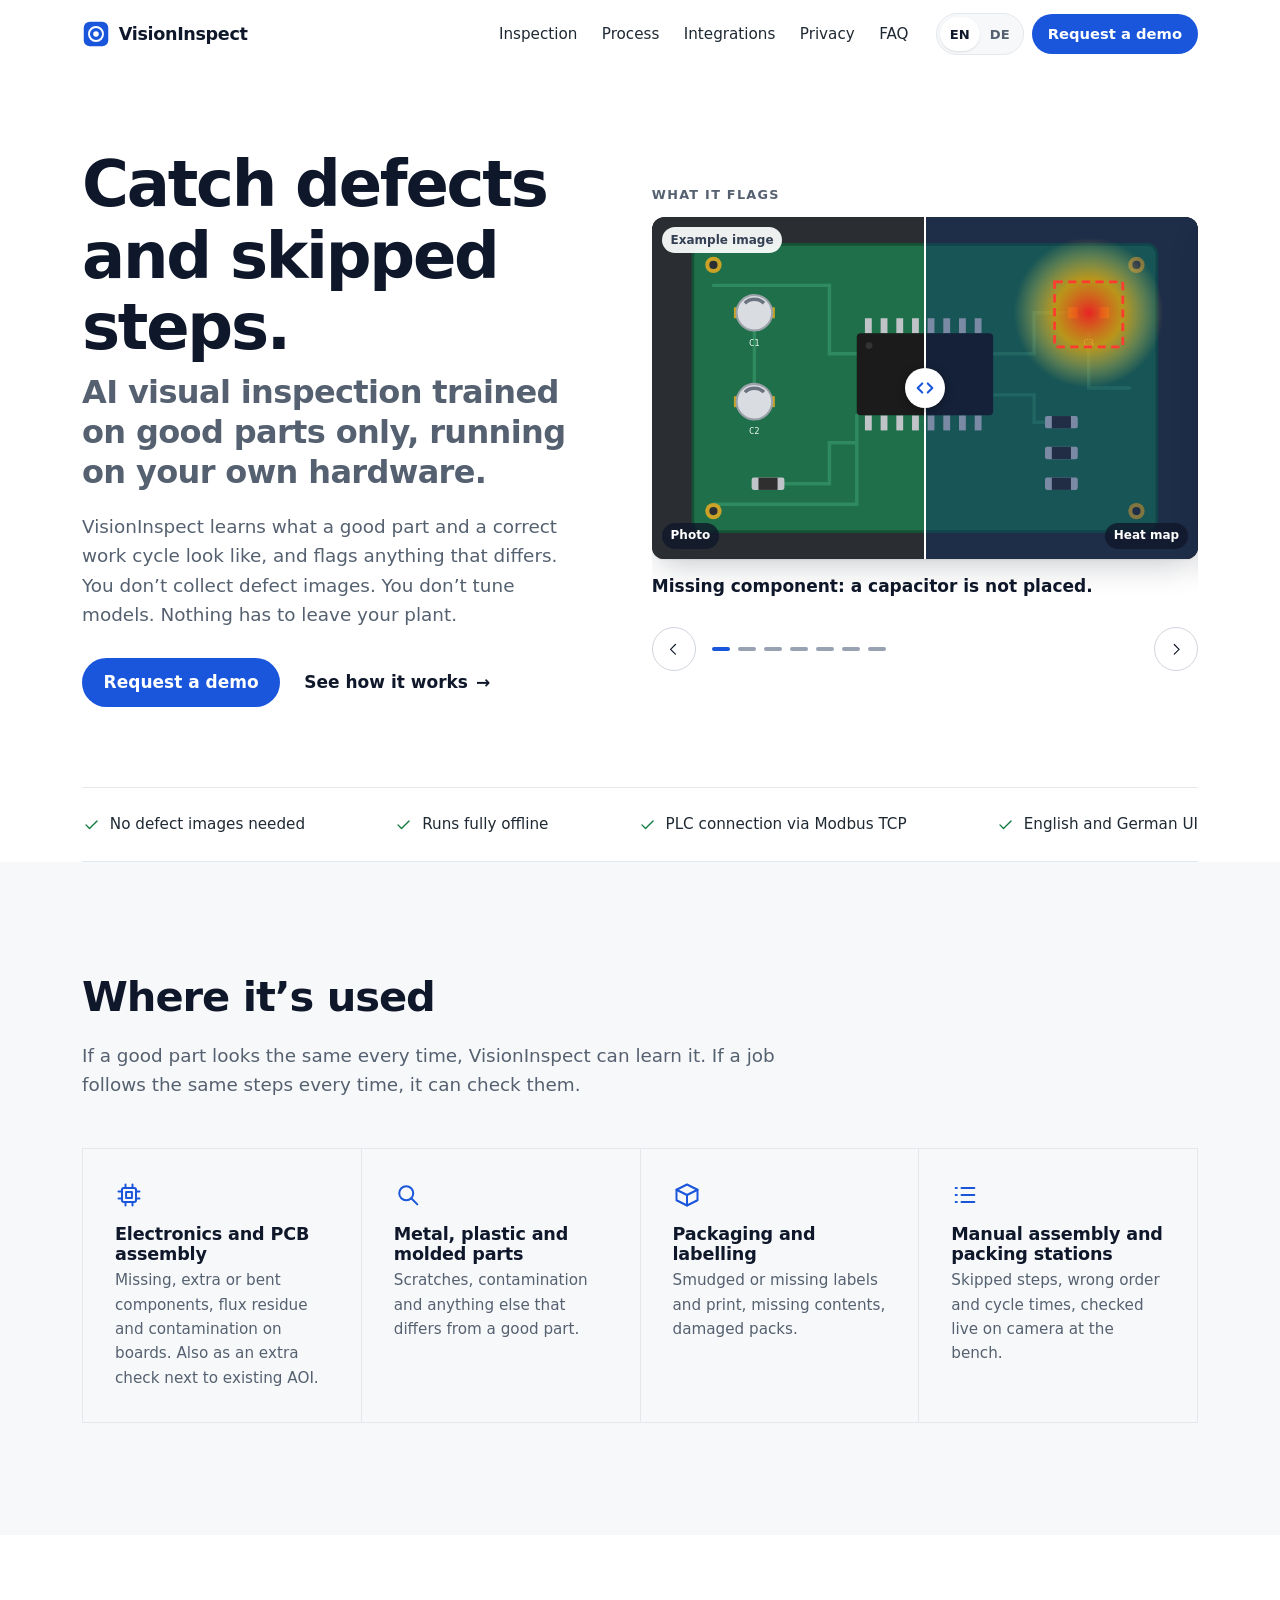
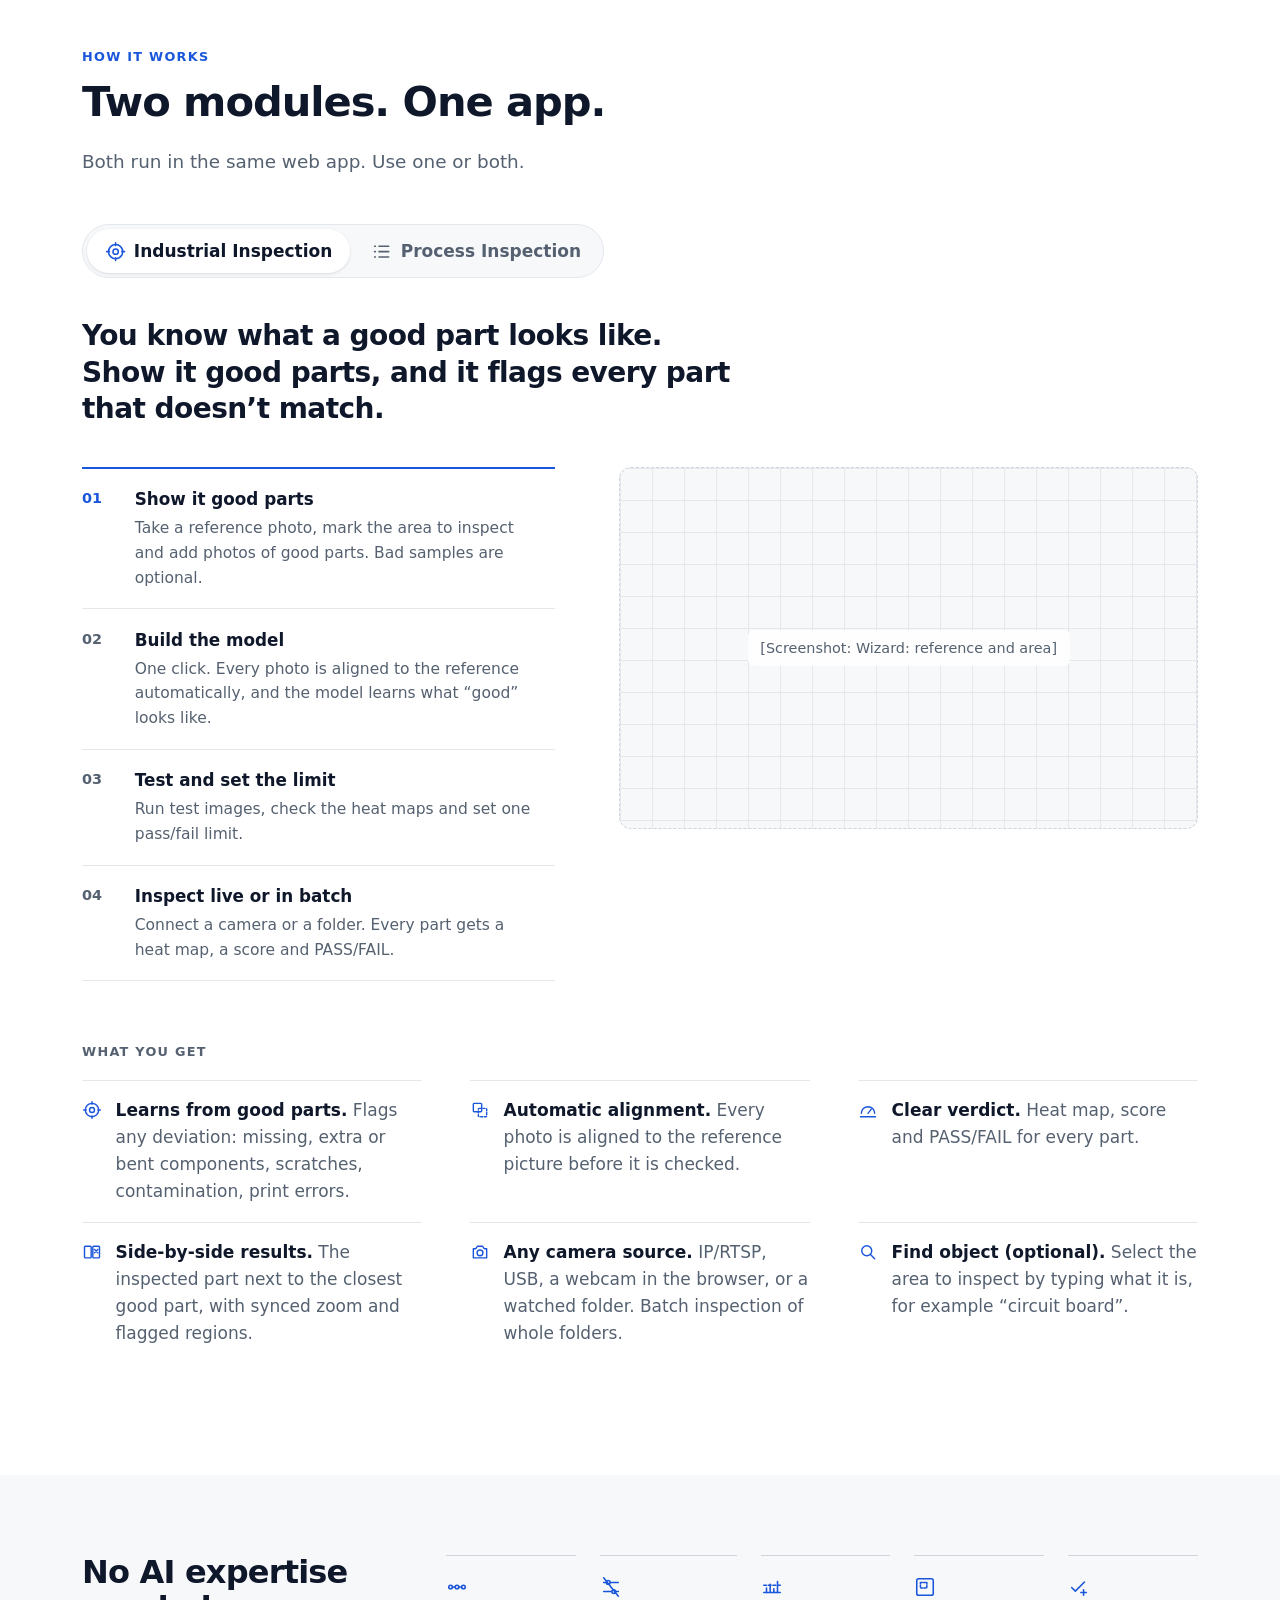
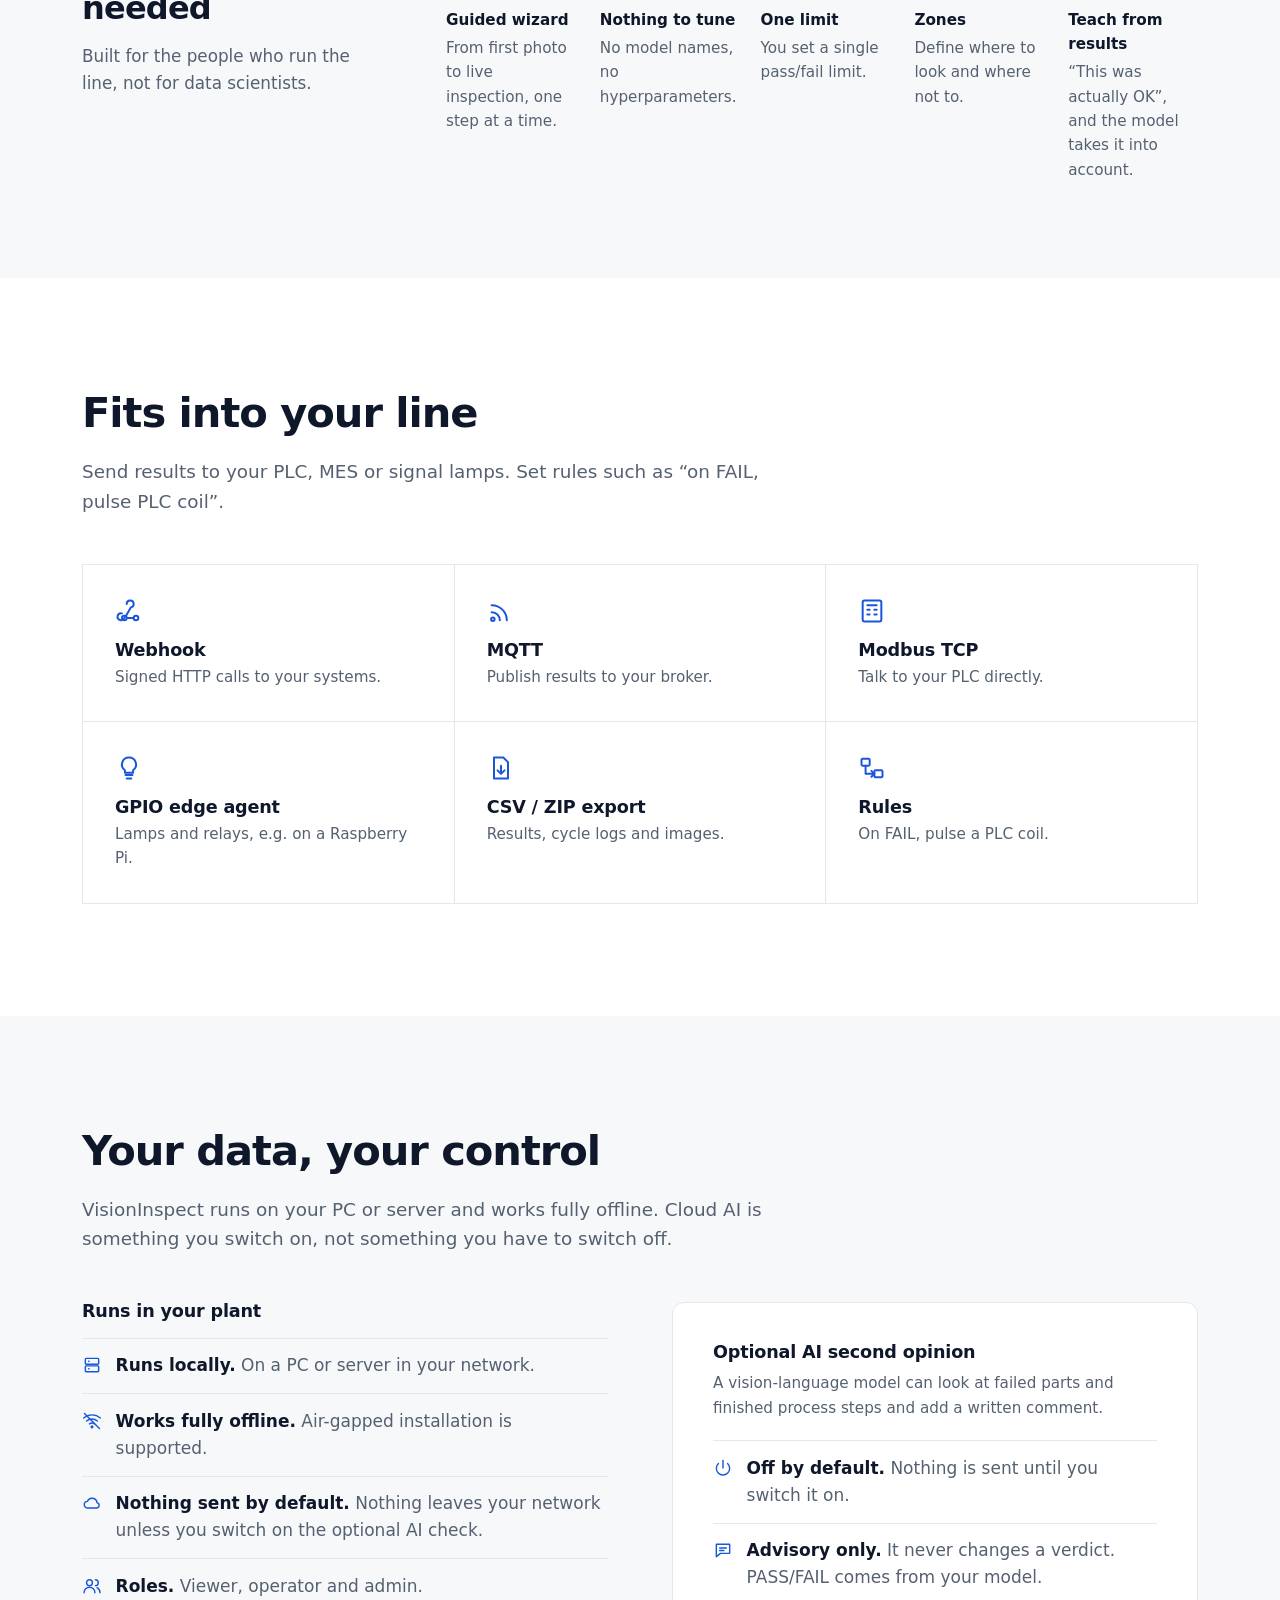
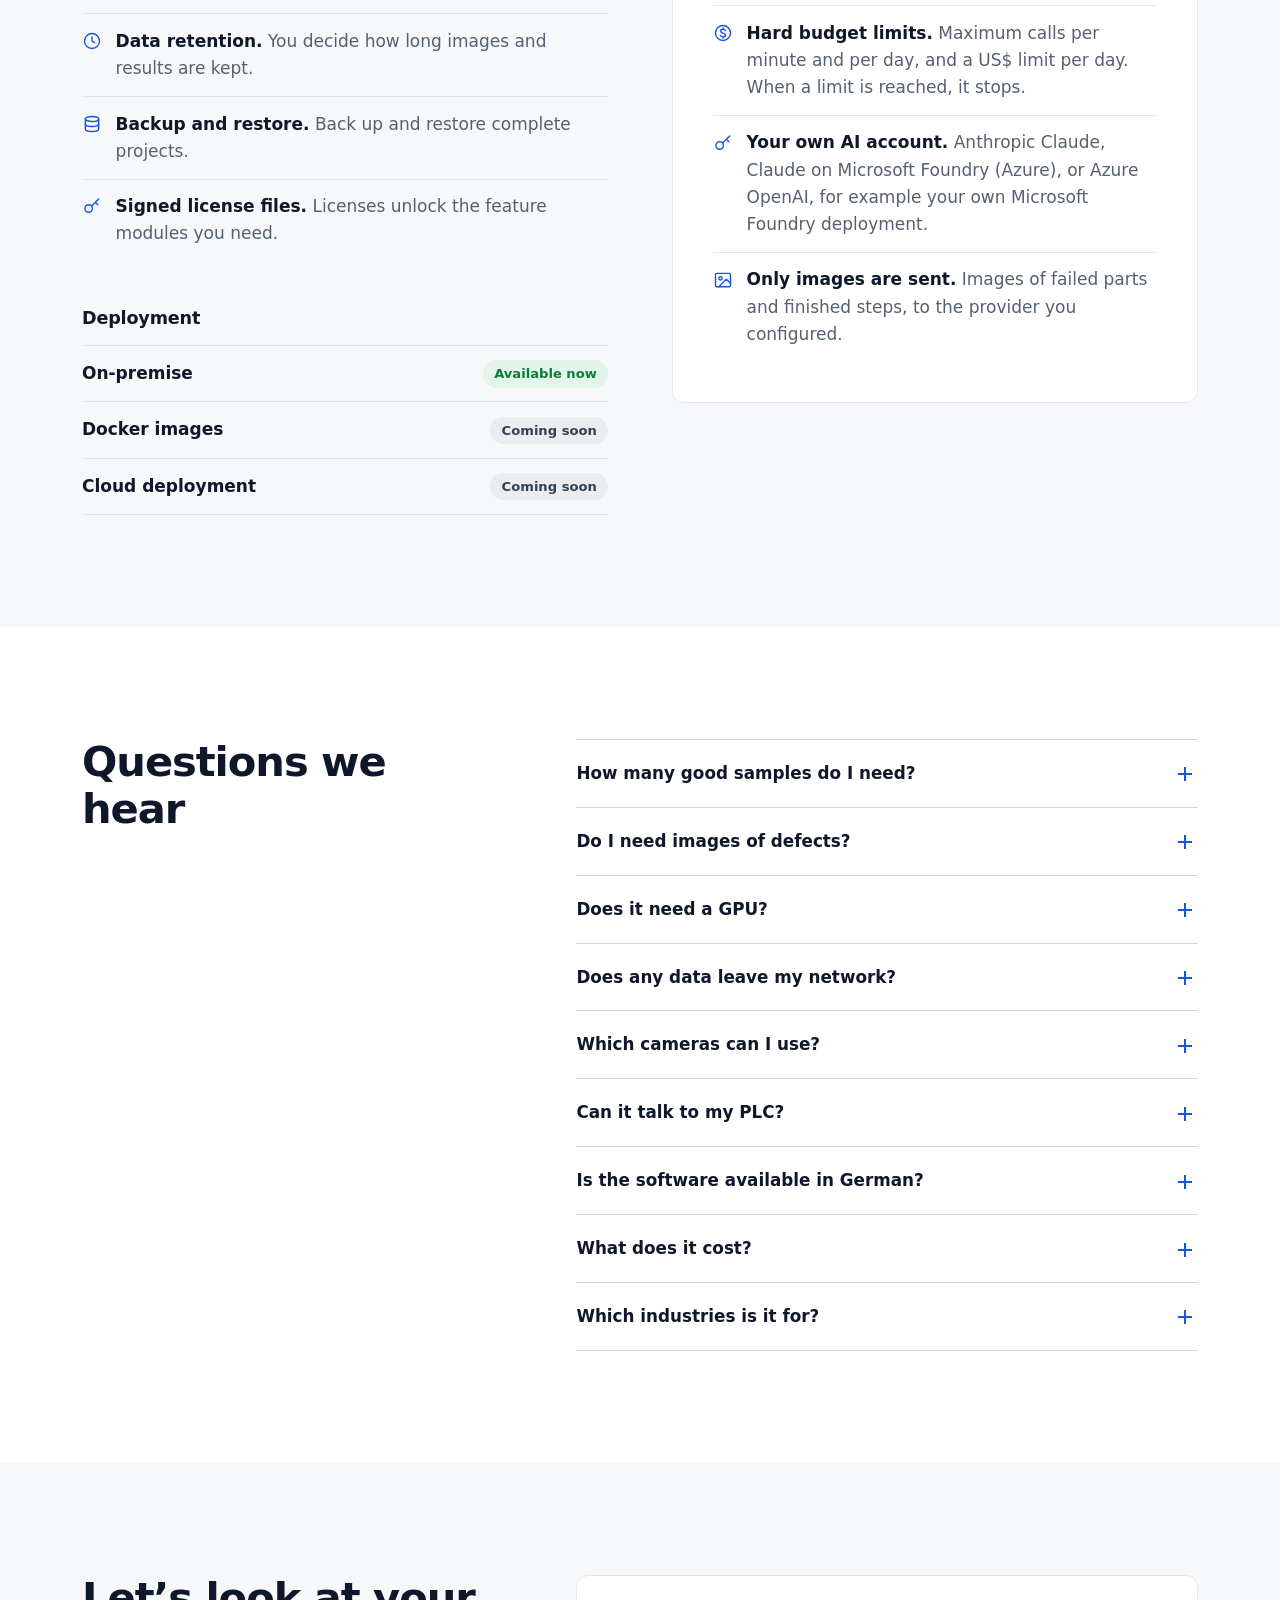
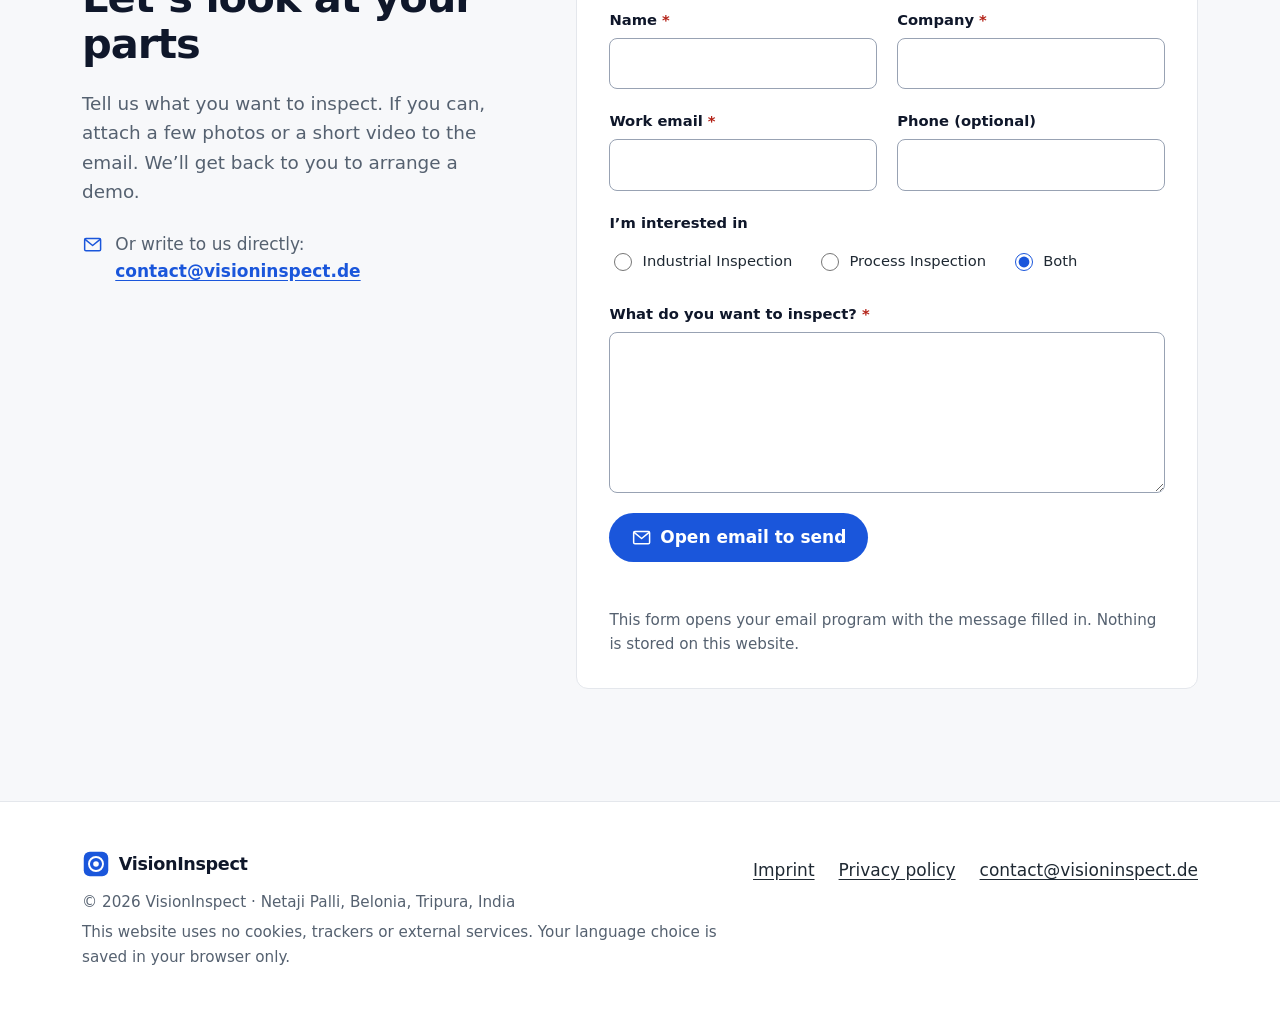
==== commit cd7a3601: "SEO: per-language URLs, pre-rendered text, structured data - English at /, German at /de/ with hrefl" ====
--- a/index.html
+++ b/index.html
@@ -3,10 +3,178 @@
 <head>
   <meta charset="utf-8">
   <meta name="viewport" content="width=device-width, initial-scale=1">
-  <title>VisionInspect: visual inspection trained on good parts only</title>
-  <meta name="description" content="VisionInspect finds defects on parts and missed steps in manual assembly. Trained on good parts only, running on your own hardware, fully offline.">
+  <!-- seo:start (generated by tools/build.mjs, do not edit by hand) -->
+  <title>AI Visual Inspection &amp; Assembly Monitoring | VisionInspect</title>
+  <meta name="description" content="On-premise AI visual inspection software. Finds defects on parts, PCBs and packaging, and skipped steps in manual assembly. Trained on good parts only.">
+  <meta name="robots" content="index, follow, max-image-preview:large">
+  <link rel="canonical" href="https://visioninspect.de/">
+  <link rel="alternate" hreflang="en" href="https://visioninspect.de/">
+  <link rel="alternate" hreflang="de" href="https://visioninspect.de/de/">
+  <link rel="alternate" hreflang="x-default" href="https://visioninspect.de/">
+  <meta property="og:type" content="website">
+  <meta property="og:site_name" content="VisionInspect">
+  <meta property="og:title" content="AI Visual Inspection &amp; Assembly Monitoring | VisionInspect">
+  <meta property="og:description" content="On-premise AI visual inspection software. Finds defects on parts, PCBs and packaging, and skipped steps in manual assembly. Trained on good parts only.">
+  <meta property="og:url" content="https://visioninspect.de/">
+  <meta property="og:image" content="https://visioninspect.de/img/og-image.png">
+  <meta property="og:image:width" content="1200">
+  <meta property="og:image:height" content="630">
+  <meta property="og:image:alt" content="AI Visual Inspection &amp; Assembly Monitoring | VisionInspect">
+  <meta property="og:locale" content="en_US">
+  <meta property="og:locale:alternate" content="de_DE">
+  <meta name="twitter:card" content="summary_large_image">
+  <script type="application/ld+json">
+  {
+    "@context": "https://schema.org",
+    "@graph": [
+      {
+        "@type": "Organization",
+        "@id": "https://visioninspect.de/#organization",
+        "name": "VisionInspect",
+        "url": "https://visioninspect.de/",
+        "logo": "https://visioninspect.de/img/logo-512.png",
+        "email": "contact@visioninspect.de",
+        "address": {
+          "@type": "PostalAddress",
+          "streetAddress": "Netaji Palli",
+          "addressLocality": "Belonia",
+          "addressRegion": "Tripura",
+          "addressCountry": "IN"
+        },
+        "contactPoint": {
+          "@type": "ContactPoint",
+          "contactType": "sales",
+          "email": "contact@visioninspect.de",
+          "availableLanguage": [
+            "English",
+            "German"
+          ],
+          "areaServed": "Worldwide"
+        }
+      },
+      {
+        "@type": "WebSite",
+        "@id": "https://visioninspect.de/#website",
+        "name": "VisionInspect",
+        "url": "https://visioninspect.de/",
+        "inLanguage": [
+          "en",
+          "de"
+        ],
+        "publisher": {
+          "@id": "https://visioninspect.de/#organization"
+        }
+      },
+      {
+        "@type": "SoftwareApplication",
+        "name": "VisionInspect",
+        "applicationCategory": "BusinessApplication",
+        "applicationSubCategory": "AI visual inspection",
+        "description": "On-premise AI visual inspection software. Finds defects on parts, PCBs and packaging, and skipped steps in manual assembly. Trained on good parts only.",
+        "url": "https://visioninspect.de/",
+        "image": "https://visioninspect.de/img/og-image.png",
+        "inLanguage": [
+          "en",
+          "de"
+        ],
+        "featureList": [
+          "Learns from good parts",
+          "Automatic alignment",
+          "Clear verdict",
+          "Any camera source",
+          "Detects process errors",
+          "Logs every cycle",
+          "Modbus TCP",
+          "Works fully offline"
+        ],
+        "publisher": {
+          "@id": "https://visioninspect.de/#organization"
+        }
+      },
+      {
+        "@type": "FAQPage",
+        "@id": "https://visioninspect.de/#faq",
+        "inLanguage": "en",
+        "mainEntity": [
+          {
+            "@type": "Question",
+            "name": "How many good samples do I need?",
+            "acceptedAnswer": {
+              "@type": "Answer",
+              "text": "It depends on how much your good parts vary. Start with a set of good parts, then use the Test step. If OK parts are flagged, add them as good samples or mark them “this was actually OK”."
+            }
+          },
+          {
+            "@type": "Question",
+            "name": "Do I need images of defects?",
+            "acceptedAnswer": {
+              "@type": "Answer",
+              "text": "No. The model learns from good parts only. You can add bad samples to check that your pass/fail limit is right, but you don’t have to."
+            }
+          },
+          {
+            "@type": "Question",
+            "name": "Does it need a GPU?",
+            "acceptedAnswer": {
+              "@type": "Answer",
+              "text": "No. It runs on a normal CPU. With a GPU, building models and inspecting is faster."
+            }
+          },
+          {
+            "@type": "Question",
+            "name": "Does any data leave my network?",
+            "acceptedAnswer": {
+              "@type": "Answer",
+              "text": "Not by default. Everything runs locally and works offline. Only if you turn on the optional AI check are images of failed parts or finished steps sent, to the AI account you configured."
+            }
+          },
+          {
+            "@type": "Question",
+            "name": "Which cameras can I use?",
+            "acceptedAnswer": {
+              "@type": "Answer",
+              "text": "IP cameras via RTSP, USB cameras, a webcam in the browser, or any device that saves images to a folder VisionInspect watches."
+            }
+          },
+          {
+            "@type": "Question",
+            "name": "Can it talk to my PLC?",
+            "acceptedAnswer": {
+              "@type": "Answer",
+              "text": "Yes, via Modbus TCP. You can also use MQTT, signed webhooks, or a GPIO edge agent for lamps and relays."
+            }
+          },
+          {
+            "@type": "Question",
+            "name": "Is the software available in German?",
+            "acceptedAnswer": {
+              "@type": "Answer",
+              "text": "Yes. The user interface is available in English and German."
+            }
+          },
+          {
+            "@type": "Question",
+            "name": "What does it cost?",
+            "acceptedAnswer": {
+              "@type": "Answer",
+              "text": "Pricing is on request. Licenses are signed files with the feature modules you need."
+            }
+          },
+          {
+            "@type": "Question",
+            "name": "Which industries is it for?",
+            "acceptedAnswer": {
+              "@type": "Answer",
+              "text": "Any manufacturer or packaging company that checks parts or work steps by eye: electronics and PCB assembly, metal and plastic parts, packaging and labelling, and manual assembly. It is available worldwide."
+            }
+          }
+        ]
+      }
+    ]
+  }
+  </script>
+  <!-- seo:end -->
   <meta name="theme-color" content="#ffffff">
-  <link rel="canonical" href="https://visioninspect.de/">
   <link rel="icon" href="img/favicon.svg" type="image/svg+xml">
   <link rel="stylesheet" href="css/styles.css">
   <script>document.documentElement.classList.add("js");</script>
@@ -37,6 +205,8 @@
       <symbol id="i-plc" viewBox="0 0 24 24"><rect x="4" y="3" width="16" height="18" rx="1.5"/><path d="M8 7h8M8 11h2M14 11h2M8 15h2M14 15h2"/></symbol>
       <symbol id="i-gpio" viewBox="0 0 24 24"><path d="M9 18h6M10 21h4"/><path d="M12 3a6 6 0 0 0-3.5 10.9V16h7v-2.1A6 6 0 0 0 12 3z"/></symbol>
       <symbol id="i-export" viewBox="0 0 24 24"><path d="M6 3h8l4 4v14H6z"/><path d="M12 10v7M9 14l3 3 3-3"/></symbol>
+      <symbol id="i-chip" viewBox="0 0 24 24"><rect x="6" y="6" width="12" height="12" rx="1.5"/><rect x="9.5" y="9.5" width="5" height="5"/><path d="M9 3v3M15 3v3M9 18v3M15 18v3M3 9h3M3 15h3M18 9h3M18 15h3"/></symbol>
+      <symbol id="i-box" viewBox="0 0 24 24"><path d="M3 7.5L12 3l9 4.5v9L12 21l-9-4.5z"/><path d="M3 7.5l9 4.5 9-4.5M12 12v9"/></symbol>
       <symbol id="i-rules" viewBox="0 0 24 24"><rect x="3" y="4" width="7" height="6" rx="1"/><rect x="14" y="14" width="7" height="6" rx="1"/><path d="M6.5 10v7H14"/><path d="M11.5 14.5L14 17l-2.5 2.5"/></symbol>
       <symbol id="i-server" viewBox="0 0 24 24"><rect x="4" y="4" width="16" height="7" rx="1"/><rect x="4" y="13" width="16" height="7" rx="1"/><path d="M8 7.5h.5M8 16.5h.5"/></symbol>
       <symbol id="i-offline" viewBox="0 0 24 24"><path d="M2 8.5a15 15 0 0 1 20 0M5.5 12a10 10 0 0 1 13 0M9 15.5a5 5 0 0 1 6 0"/><circle cx="12" cy="19" r="1"/><path d="M3 3l18 18"/></symbol>
@@ -65,23 +235,23 @@
         <span data-config="productName">VisionInspect</span>
       </a>
 
-      <nav id="site-nav" class="site-nav" data-i18n-attr="aria-label:nav.label">
+      <nav id="site-nav" class="site-nav" data-i18n-attr="aria-label:nav.label" aria-label="Main navigation">
         <ul>
-          <li><a href="#inspection" data-tab-link="inspection" data-i18n="nav.inspection"></a></li>
-          <li><a href="#process" data-tab-link="process" data-i18n="nav.process"></a></li>
-          <li><a href="#integrations" data-i18n="nav.integrations"></a></li>
-          <li><a href="#privacy" data-i18n="nav.privacy"></a></li>
-          <li><a href="#faq" data-i18n="nav.faq"></a></li>
-          <li class="nav-contact"><a href="#contact" data-i18n="nav.contact"></a></li>
+          <li><a href="#inspection" data-tab-link="inspection" data-i18n="nav.inspection">Inspection</a></li>
+          <li><a href="#process" data-tab-link="process" data-i18n="nav.process">Process</a></li>
+          <li><a href="#integrations" data-i18n="nav.integrations">Integrations</a></li>
+          <li><a href="#privacy" data-i18n="nav.privacy">Privacy</a></li>
+          <li><a href="#faq" data-i18n="nav.faq">FAQ</a></li>
+          <li class="nav-contact"><a href="#contact" data-i18n="nav.contact">Contact</a></li>
         </ul>
       </nav>
 
-      <div class="lang-switch" role="group" data-i18n-attr="aria-label:lang.label">
-        <button type="button" data-lang="en" lang="en" aria-label="English">EN</button>
-        <button type="button" data-lang="de" lang="de" aria-label="Deutsch">DE</button>
-      </div>
-
-      <a class="btn btn-primary btn-sm header-cta" href="#contact" data-i18n="hero.cta1"></a>
+      <div class="lang-switch" role="group" data-i18n-attr="aria-label:lang.label" aria-label="Language">
+        <button type="button" data-lang="en" lang="en" aria-label="English" aria-pressed="true">EN</button>
+        <button type="button" data-lang="de" lang="de" aria-label="Deutsch" aria-pressed="false">DE</button>
+      </div>
+
+      <a class="btn btn-primary btn-sm header-cta" href="#contact" data-i18n="hero.cta1">Request a demo</a>
 
       <button class="nav-toggle" type="button" aria-expanded="false" aria-controls="site-nav">
         <svg class="icon" aria-hidden="true"><use href="#i-menu"/></svg>
@@ -101,27 +271,27 @@
       <div class="container hero-grid">
         <div class="hero-copy">
           <h1 id="hero-title">
-            <span data-i18n="hero.title"></span>
-            <span class="h1-sub" data-i18n="hero.title2"></span>
+            <span data-i18n="hero.title">Catch defects and skipped steps.</span>
+            <span class="h1-sub" data-i18n="hero.title2">AI visual inspection trained on good parts only, running on your own hardware.</span>
           </h1>
-          <p class="lead" data-i18n="hero.sub"></p>
+          <p class="lead" data-i18n="hero.sub">VisionInspect learns what a good part and a correct work cycle look like, and flags anything that differs. You don’t collect defect images. You don’t tune models. Nothing has to leave your plant.</p>
           <div class="cta-row">
-            <a class="btn btn-primary" href="#contact" data-i18n="hero.cta1"></a>
-            <a class="btn btn-link" href="#modules"><span data-i18n="hero.cta2"></span> <span aria-hidden="true">&rarr;</span></a>
+            <a class="btn btn-primary" href="#contact" data-i18n="hero.cta1">Request a demo</a>
+            <a class="btn btn-link" href="#modules"><span data-i18n="hero.cta2">See how it works</span> <span aria-hidden="true">&rarr;</span></a>
           </div>
         </div>
 
         <div class="carousel" data-carousel aria-roledescription="carousel" aria-labelledby="show-title">
-          <p class="carousel-label" id="show-title" data-i18n="show.title"></p>
+          <p class="carousel-label" id="show-title" data-i18n="show.title">What it flags</p>
           <div class="carousel-viewport">
             <ul class="carousel-track" data-track></ul>
           </div>
           <div class="carousel-controls">
-            <button type="button" class="icon-btn" data-prev data-i18n-attr="aria-label:show.prev">
+            <button type="button" class="icon-btn" data-prev data-i18n-attr="aria-label:show.prev" aria-label="Previous example">
               <svg class="icon" aria-hidden="true"><use href="#i-chev-l"/></svg>
             </button>
             <div class="carousel-dots" data-dots></div>
-            <button type="button" class="icon-btn" data-next data-i18n-attr="aria-label:show.next">
+            <button type="button" class="icon-btn" data-next data-i18n-attr="aria-label:show.next" aria-label="Next example">
               <svg class="icon" aria-hidden="true"><use href="#i-chev-r"/></svg>
             </button>
           </div>
@@ -131,71 +301,87 @@
 
       <div class="container">
         <ul class="fact-strip">
-          <li><svg class="icon" aria-hidden="true"><use href="#i-check"/></svg><span data-i18n="hero.f1"></span></li>
-          <li><svg class="icon" aria-hidden="true"><use href="#i-check"/></svg><span data-i18n="hero.f2"></span></li>
-          <li><svg class="icon" aria-hidden="true"><use href="#i-check"/></svg><span data-i18n="hero.f3"></span></li>
-          <li><svg class="icon" aria-hidden="true"><use href="#i-check"/></svg><span data-i18n="hero.f4"></span></li>
+          <li><svg class="icon" aria-hidden="true"><use href="#i-check"/></svg><span data-i18n="hero.f1">No defect images needed</span></li>
+          <li><svg class="icon" aria-hidden="true"><use href="#i-check"/></svg><span data-i18n="hero.f2">Runs fully offline</span></li>
+          <li><svg class="icon" aria-hidden="true"><use href="#i-check"/></svg><span data-i18n="hero.f3">PLC connection via Modbus TCP</span></li>
+          <li><svg class="icon" aria-hidden="true"><use href="#i-check"/></svg><span data-i18n="hero.f4">English and German UI</span></li>
         </ul>
       </div>
     </section>
 
-    <!-- 2. Two modules (tabs) -->
+    <!-- 2. Where it's used -->
+    <section class="section section-alt" id="use-cases" aria-labelledby="use-title">
+      <div class="container" data-reveal>
+        <header class="section-head">
+          <h2 id="use-title" data-i18n="use.title">Where it’s used</h2>
+          <p class="lead" data-i18n="use.lead">If a good part looks the same every time, VisionInspect can learn it. If a job follows the same steps every time, it can check them.</p>
+        </header>
+        <ul class="tiles tiles-4">
+          <li><svg class="icon" aria-hidden="true"><use href="#i-chip"/></svg><h3 data-i18n="use.pcb.t">Electronics and PCB assembly</h3><p data-i18n="use.pcb.d">Missing, extra or bent components, flux residue and contamination on boards. Also as an extra check next to existing AOI.</p></li>
+          <li><svg class="icon" aria-hidden="true"><use href="#i-search"/></svg><h3 data-i18n="use.parts.t">Metal, plastic and molded parts</h3><p data-i18n="use.parts.d">Scratches, contamination and anything else that differs from a good part.</p></li>
+          <li><svg class="icon" aria-hidden="true"><use href="#i-box"/></svg><h3 data-i18n="use.pack.t">Packaging and labelling</h3><p data-i18n="use.pack.d">Smudged or missing labels and print, missing contents, damaged packs.</p></li>
+          <li><svg class="icon" aria-hidden="true"><use href="#i-list"/></svg><h3 data-i18n="use.assembly.t">Manual assembly and packing stations</h3><p data-i18n="use.assembly.d">Skipped steps, wrong order and cycle times, checked live on camera at the bench.</p></li>
+        </ul>
+      </div>
+    </section>
+
+    <!-- 3. Two modules (tabs) -->
     <section class="section" id="modules" aria-labelledby="mod-title">
       <div class="container" data-reveal>
         <header class="section-head">
-          <p class="eyebrow" data-i18n="mod.eyebrow"></p>
-          <h2 id="mod-title" data-i18n="mod.title"></h2>
-          <p class="lead" data-i18n="mod.lead"></p>
-        </header>
-
-        <div class="tabs" role="tablist" data-i18n-attr="aria-label:mod.tabs">
+          <p class="eyebrow" data-i18n="mod.eyebrow">How it works</p>
+          <h2 id="mod-title" data-i18n="mod.title">Two modules. One app.</h2>
+          <p class="lead" data-i18n="mod.lead">Both run in the same web app. Use one or both.</p>
+        </header>
+
+        <div class="tabs" role="tablist" data-i18n-attr="aria-label:mod.tabs" aria-label="Modules">
           <button type="button" role="tab" id="tab-inspection" aria-controls="inspection" aria-selected="true" data-tab="inspection">
-            <svg class="icon" aria-hidden="true"><use href="#i-target"/></svg><span data-i18n="mod.tab1"></span>
+            <svg class="icon" aria-hidden="true"><use href="#i-target"/></svg><span data-i18n="mod.tab1">Industrial Inspection</span>
           </button>
           <button type="button" role="tab" id="tab-process" aria-controls="process" aria-selected="false" tabindex="-1" data-tab="process">
-            <svg class="icon" aria-hidden="true"><use href="#i-list"/></svg><span data-i18n="mod.tab2"></span>
+            <svg class="icon" aria-hidden="true"><use href="#i-list"/></svg><span data-i18n="mod.tab2">Process Inspection</span>
           </button>
         </div>
 
         <div class="panel" role="tabpanel" id="inspection" aria-labelledby="tab-inspection" tabindex="0">
-          <p class="panel-lead" data-i18n="m1.lead"></p>
+          <p class="panel-lead" data-i18n="m1.lead">You know what a good part looks like. Show it good parts, and it flags every part that doesn’t match.</p>
           <div class="panel-grid">
             <ol class="stepper" data-stepper>
-              <li><button type="button" class="step-btn" data-step="m1s1"><span class="step-num">01</span><span class="step-body"><span class="step-title" data-i18n="how.m1s1.t"></span><span class="step-desc" data-i18n="how.m1s1.d"></span></span></button></li>
-              <li><button type="button" class="step-btn" data-step="m1s2"><span class="step-num">02</span><span class="step-body"><span class="step-title" data-i18n="how.m1s2.t"></span><span class="step-desc" data-i18n="how.m1s2.d"></span></span></button></li>
-              <li><button type="button" class="step-btn" data-step="m1s3"><span class="step-num">03</span><span class="step-body"><span class="step-title" data-i18n="how.m1s3.t"></span><span class="step-desc" data-i18n="how.m1s3.d"></span></span></button></li>
-              <li><button type="button" class="step-btn" data-step="m1s4"><span class="step-num">04</span><span class="step-body"><span class="step-title" data-i18n="how.m1s4.t"></span><span class="step-desc" data-i18n="how.m1s4.d"></span></span></button></li>
+              <li><button type="button" class="step-btn" data-step="m1s1"><span class="step-num">01</span><span class="step-body"><span class="step-title" data-i18n="how.m1s1.t">Show it good parts</span><span class="step-desc" data-i18n="how.m1s1.d">Take a reference photo, mark the area to inspect and add photos of good parts. Bad samples are optional.</span></span></button></li>
+              <li><button type="button" class="step-btn" data-step="m1s2"><span class="step-num">02</span><span class="step-body"><span class="step-title" data-i18n="how.m1s2.t">Build the model</span><span class="step-desc" data-i18n="how.m1s2.d">One click. Every photo is aligned to the reference automatically, and the model learns what “good” looks like.</span></span></button></li>
+              <li><button type="button" class="step-btn" data-step="m1s3"><span class="step-num">03</span><span class="step-body"><span class="step-title" data-i18n="how.m1s3.t">Test and set the limit</span><span class="step-desc" data-i18n="how.m1s3.d">Run test images, check the heat maps and set one pass/fail limit.</span></span></button></li>
+              <li><button type="button" class="step-btn" data-step="m1s4"><span class="step-num">04</span><span class="step-body"><span class="step-title" data-i18n="how.m1s4.t">Inspect live or in batch</span><span class="step-desc" data-i18n="how.m1s4.d">Connect a camera or a folder. Every part gets a heat map, a score and PASS/FAIL.</span></span></button></li>
             </ol>
             <figure class="shot" data-shot="m1s1" aria-live="polite"></figure>
           </div>
-          <h3 class="features-title" data-i18n="mod.features"></h3>
+          <h3 class="features-title" data-i18n="mod.features">What you get</h3>
           <ul class="feature-list">
-            <li><svg class="icon" aria-hidden="true"><use href="#i-target"/></svg><p><strong data-i18n="m1.f1.t"></strong> <span data-i18n="m1.f1.d"></span></p></li>
-            <li><svg class="icon" aria-hidden="true"><use href="#i-align"/></svg><p><strong data-i18n="m1.f2.t"></strong> <span data-i18n="m1.f2.d"></span></p></li>
-            <li><svg class="icon" aria-hidden="true"><use href="#i-gauge"/></svg><p><strong data-i18n="m1.f3.t"></strong> <span data-i18n="m1.f3.d"></span></p></li>
-            <li><svg class="icon" aria-hidden="true"><use href="#i-compare"/></svg><p><strong data-i18n="m1.f4.t"></strong> <span data-i18n="m1.f4.d"></span></p></li>
-            <li><svg class="icon" aria-hidden="true"><use href="#i-camera"/></svg><p><strong data-i18n="m1.f5.t"></strong> <span data-i18n="m1.f5.d"></span></p></li>
-            <li><svg class="icon" aria-hidden="true"><use href="#i-search"/></svg><p><strong data-i18n="m1.f6.t"></strong> <span data-i18n="m1.f6.d"></span></p></li>
+            <li><svg class="icon" aria-hidden="true"><use href="#i-target"/></svg><p><strong data-i18n="m1.f1.t">Learns from good parts.</strong> <span data-i18n="m1.f1.d">Flags any deviation: missing, extra or bent components, scratches, contamination, print errors.</span></p></li>
+            <li><svg class="icon" aria-hidden="true"><use href="#i-align"/></svg><p><strong data-i18n="m1.f2.t">Automatic alignment.</strong> <span data-i18n="m1.f2.d">Every photo is aligned to the reference picture before it is checked.</span></p></li>
+            <li><svg class="icon" aria-hidden="true"><use href="#i-gauge"/></svg><p><strong data-i18n="m1.f3.t">Clear verdict.</strong> <span data-i18n="m1.f3.d">Heat map, score and PASS/FAIL for every part.</span></p></li>
+            <li><svg class="icon" aria-hidden="true"><use href="#i-compare"/></svg><p><strong data-i18n="m1.f4.t">Side-by-side results.</strong> <span data-i18n="m1.f4.d">The inspected part next to the closest good part, with synced zoom and flagged regions.</span></p></li>
+            <li><svg class="icon" aria-hidden="true"><use href="#i-camera"/></svg><p><strong data-i18n="m1.f5.t">Any camera source.</strong> <span data-i18n="m1.f5.d">IP/RTSP, USB, a webcam in the browser, or a watched folder. Batch inspection of whole folders.</span></p></li>
+            <li><svg class="icon" aria-hidden="true"><use href="#i-search"/></svg><p><strong data-i18n="m1.f6.t">Find object (optional).</strong> <span data-i18n="m1.f6.d">Select the area to inspect by typing what it is, for example “circuit board”.</span></p></li>
           </ul>
         </div>
 
         <div class="panel" role="tabpanel" id="process" aria-labelledby="tab-process" tabindex="0" hidden>
-          <p class="panel-lead" data-i18n="m2.lead"></p>
+          <p class="panel-lead" data-i18n="m2.lead">A step gets skipped at the end of a long shift. You find out at the bench, not from a customer complaint.</p>
           <div class="panel-grid">
             <ol class="stepper" data-stepper>
-              <li><button type="button" class="step-btn" data-step="m2s1"><span class="step-num">01</span><span class="step-body"><span class="step-title" data-i18n="how.m2s1.t"></span><span class="step-desc" data-i18n="how.m2s1.d"></span></span></button></li>
-              <li><button type="button" class="step-btn" data-step="m2s2"><span class="step-num">02</span><span class="step-body"><span class="step-title" data-i18n="how.m2s2.t"></span><span class="step-desc" data-i18n="how.m2s2.d"></span></span></button></li>
-              <li><button type="button" class="step-btn" data-step="m2s3"><span class="step-num">03</span><span class="step-body"><span class="step-title" data-i18n="how.m2s3.t"></span><span class="step-desc" data-i18n="how.m2s3.d"></span></span></button></li>
-              <li><button type="button" class="step-btn" data-step="m2s4"><span class="step-num">04</span><span class="step-body"><span class="step-title" data-i18n="how.m2s4.t"></span><span class="step-desc" data-i18n="how.m2s4.d"></span></span></button></li>
+              <li><button type="button" class="step-btn" data-step="m2s1"><span class="step-num">01</span><span class="step-body"><span class="step-title" data-i18n="how.m2s1.t">Record one correct cycle</span><span class="step-desc" data-i18n="how.m2s1.d">Upload a video of the work done right.</span></span></button></li>
+              <li><button type="button" class="step-btn" data-step="m2s2"><span class="step-num">02</span><span class="step-body"><span class="step-title" data-i18n="how.m2s2.t">Mark the steps</span><span class="step-desc" data-i18n="how.m2s2.d">Mark where each step starts and ends on the timeline.</span></span></button></li>
+              <li><button type="button" class="step-btn" data-step="m2s3"><span class="step-num">03</span><span class="step-body"><span class="step-title" data-i18n="how.m2s3.t">Click Learn</span><span class="step-desc" data-i18n="how.m2s3.d">VisionInspect learns the steps, then replays the teaching video by itself to check what it learned.</span></span></button></li>
+              <li><button type="button" class="step-btn" data-step="m2s4"><span class="step-num">04</span><span class="step-body"><span class="step-title" data-i18n="how.m2s4.t">Run it live</span><span class="step-desc" data-i18n="how.m2s4.d">Point a camera at the bench. Every cycle is checked and logged.</span></span></button></li>
             </ol>
             <figure class="shot" data-shot="m2s1" aria-live="polite"></figure>
           </div>
-          <h3 class="features-title" data-i18n="mod.features"></h3>
+          <h3 class="features-title" data-i18n="mod.features">What you get</h3>
           <ul class="feature-list">
-            <li><svg class="icon" aria-hidden="true"><use href="#i-alert"/></svg><p><strong data-i18n="m2.f1.t"></strong> <span data-i18n="m2.f1.d"></span></p></li>
-            <li><svg class="icon" aria-hidden="true"><use href="#i-list"/></svg><p><strong data-i18n="m2.f2.t"></strong> <span data-i18n="m2.f2.d"></span></p></li>
-            <li><svg class="icon" aria-hidden="true"><use href="#i-replay"/></svg><p><strong data-i18n="m2.f3.t"></strong> <span data-i18n="m2.f3.d"></span></p></li>
-            <li><svg class="icon" aria-hidden="true"><use href="#i-target"/></svg><p><strong data-i18n="m2.f4.t"></strong> <span data-i18n="m2.f4.d"></span></p></li>
+            <li><svg class="icon" aria-hidden="true"><use href="#i-alert"/></svg><p><strong data-i18n="m2.f1.t">Detects process errors.</strong> <span data-i18n="m2.f1.d">Skipped steps, wrong order, repeated steps, steps too short or too long, idle time.</span></p></li>
+            <li><svg class="icon" aria-hidden="true"><use href="#i-list"/></svg><p><strong data-i18n="m2.f2.t">Logs every cycle.</strong> <span data-i18n="m2.f2.d">Cycle time against target for each cycle, with CSV export.</span></p></li>
+            <li><svg class="icon" aria-hidden="true"><use href="#i-replay"/></svg><p><strong data-i18n="m2.f3.t">Verifies itself.</strong> <span data-i18n="m2.f3.d">After learning, it replays the teaching video automatically to check what it learned.</span></p></li>
+            <li><svg class="icon" aria-hidden="true"><use href="#i-target"/></svg><p><strong data-i18n="m2.f4.t">Follows the object.</strong> <span data-i18n="m2.f4.d">It can track an object, such as the box being packed, so its position on the bench does not matter.</span></p></li>
           </ul>
         </div>
       </div>
@@ -205,15 +391,15 @@
     <section class="section section-alt section-tight" id="easy" aria-labelledby="easy-title">
       <div class="container easy-grid" data-reveal>
         <header>
-          <h2 id="easy-title" data-i18n="easy.title"></h2>
-          <p class="lead" data-i18n="easy.lead"></p>
+          <h2 id="easy-title" data-i18n="easy.title">No AI expertise needed</h2>
+          <p class="lead" data-i18n="easy.lead">Built for the people who run the line, not for data scientists.</p>
         </header>
         <ul class="strip">
-          <li><svg class="icon" aria-hidden="true"><use href="#i-wizard"/></svg><strong data-i18n="easy.f1.t"></strong><span data-i18n="easy.f1.d"></span></li>
-          <li><svg class="icon" aria-hidden="true"><use href="#i-sliders"/></svg><strong data-i18n="easy.f2.t"></strong><span data-i18n="easy.f2.d"></span></li>
-          <li><svg class="icon" aria-hidden="true"><use href="#i-limit"/></svg><strong data-i18n="easy.f3.t"></strong><span data-i18n="easy.f3.d"></span></li>
-          <li><svg class="icon" aria-hidden="true"><use href="#i-zone"/></svg><strong data-i18n="easy.f4.t"></strong><span data-i18n="easy.f4.d"></span></li>
-          <li><svg class="icon" aria-hidden="true"><use href="#i-teach"/></svg><strong data-i18n="easy.f5.t"></strong><span data-i18n="easy.f5.d"></span></li>
+          <li><svg class="icon" aria-hidden="true"><use href="#i-wizard"/></svg><strong data-i18n="easy.f1.t">Guided wizard</strong><span data-i18n="easy.f1.d">From first photo to live inspection, one step at a time.</span></li>
+          <li><svg class="icon" aria-hidden="true"><use href="#i-sliders"/></svg><strong data-i18n="easy.f2.t">Nothing to tune</strong><span data-i18n="easy.f2.d">No model names, no hyperparameters.</span></li>
+          <li><svg class="icon" aria-hidden="true"><use href="#i-limit"/></svg><strong data-i18n="easy.f3.t">One limit</strong><span data-i18n="easy.f3.d">You set a single pass/fail limit.</span></li>
+          <li><svg class="icon" aria-hidden="true"><use href="#i-zone"/></svg><strong data-i18n="easy.f4.t">Zones</strong><span data-i18n="easy.f4.d">Define where to look and where not to.</span></li>
+          <li><svg class="icon" aria-hidden="true"><use href="#i-teach"/></svg><strong data-i18n="easy.f5.t">Teach from results</strong><span data-i18n="easy.f5.d">“This was actually OK”, and the model takes it into account.</span></li>
         </ul>
       </div>
     </section>
@@ -222,16 +408,16 @@
     <section class="section" id="integrations" aria-labelledby="int-title">
       <div class="container" data-reveal>
         <header class="section-head">
-          <h2 id="int-title" data-i18n="int.title"></h2>
-          <p class="lead" data-i18n="int.lead"></p>
+          <h2 id="int-title" data-i18n="int.title">Fits into your line</h2>
+          <p class="lead" data-i18n="int.lead">Send results to your PLC, MES or signal lamps. Set rules such as “on FAIL, pulse PLC coil”.</p>
         </header>
         <ul class="tiles">
-          <li><svg class="icon" aria-hidden="true"><use href="#i-webhook"/></svg><h3 data-i18n="int.webhook.t"></h3><p data-i18n="int.webhook.d"></p></li>
-          <li><svg class="icon" aria-hidden="true"><use href="#i-mqtt"/></svg><h3 data-i18n="int.mqtt.t"></h3><p data-i18n="int.mqtt.d"></p></li>
-          <li><svg class="icon" aria-hidden="true"><use href="#i-plc"/></svg><h3 data-i18n="int.modbus.t"></h3><p data-i18n="int.modbus.d"></p></li>
-          <li><svg class="icon" aria-hidden="true"><use href="#i-gpio"/></svg><h3 data-i18n="int.gpio.t"></h3><p data-i18n="int.gpio.d"></p></li>
-          <li><svg class="icon" aria-hidden="true"><use href="#i-export"/></svg><h3 data-i18n="int.export.t"></h3><p data-i18n="int.export.d"></p></li>
-          <li><svg class="icon" aria-hidden="true"><use href="#i-rules"/></svg><h3 data-i18n="int.rules.t"></h3><p data-i18n="int.rules.d"></p></li>
+          <li><svg class="icon" aria-hidden="true"><use href="#i-webhook"/></svg><h3 data-i18n="int.webhook.t">Webhook</h3><p data-i18n="int.webhook.d">Signed HTTP calls to your systems.</p></li>
+          <li><svg class="icon" aria-hidden="true"><use href="#i-mqtt"/></svg><h3 data-i18n="int.mqtt.t">MQTT</h3><p data-i18n="int.mqtt.d">Publish results to your broker.</p></li>
+          <li><svg class="icon" aria-hidden="true"><use href="#i-plc"/></svg><h3 data-i18n="int.modbus.t">Modbus TCP</h3><p data-i18n="int.modbus.d">Talk to your PLC directly.</p></li>
+          <li><svg class="icon" aria-hidden="true"><use href="#i-gpio"/></svg><h3 data-i18n="int.gpio.t">GPIO edge agent</h3><p data-i18n="int.gpio.d">Lamps and relays, e.g. on a Raspberry Pi.</p></li>
+          <li><svg class="icon" aria-hidden="true"><use href="#i-export"/></svg><h3 data-i18n="int.export.t">CSV / ZIP export</h3><p data-i18n="int.export.d">Results, cycle logs and images.</p></li>
+          <li><svg class="icon" aria-hidden="true"><use href="#i-rules"/></svg><h3 data-i18n="int.rules.t">Rules</h3><p data-i18n="int.rules.d">On FAIL, pulse a PLC coil.</p></li>
         </ul>
       </div>
     </section>
@@ -240,38 +426,38 @@
     <section class="section section-alt" id="privacy" aria-labelledby="data-title">
       <div class="container" data-reveal>
         <header class="section-head">
-          <h2 id="data-title" data-i18n="data.title"></h2>
-          <p class="lead" data-i18n="data.lead"></p>
+          <h2 id="data-title" data-i18n="data.title">Your data, your control</h2>
+          <p class="lead" data-i18n="data.lead">VisionInspect runs on your PC or server and works fully offline. Cloud AI is something you switch on, not something you have to switch off.</p>
         </header>
         <div class="data-grid">
           <div>
-            <h3 class="col-title" data-i18n="priv.title"></h3>
+            <h3 class="col-title" data-i18n="priv.title">Runs in your plant</h3>
             <ul class="checklist">
-              <li><svg class="icon" aria-hidden="true"><use href="#i-server"/></svg><p><strong data-i18n="priv.f1.t"></strong> <span data-i18n="priv.f1.d"></span></p></li>
-              <li><svg class="icon" aria-hidden="true"><use href="#i-offline"/></svg><p><strong data-i18n="priv.f2.t"></strong> <span data-i18n="priv.f2.d"></span></p></li>
-              <li><svg class="icon" aria-hidden="true"><use href="#i-cloud"/></svg><p><strong data-i18n="priv.f3.t"></strong> <span data-i18n="priv.f3.d"></span></p></li>
-              <li><svg class="icon" aria-hidden="true"><use href="#i-users"/></svg><p><strong data-i18n="priv.f4.t"></strong> <span data-i18n="priv.f4.d"></span></p></li>
-              <li><svg class="icon" aria-hidden="true"><use href="#i-clock"/></svg><p><strong data-i18n="priv.f5.t"></strong> <span data-i18n="priv.f5.d"></span></p></li>
-              <li><svg class="icon" aria-hidden="true"><use href="#i-backup"/></svg><p><strong data-i18n="priv.f6.t"></strong> <span data-i18n="priv.f6.d"></span></p></li>
-              <li><svg class="icon" aria-hidden="true"><use href="#i-key"/></svg><p><strong data-i18n="priv.f7.t"></strong> <span data-i18n="priv.f7.d"></span></p></li>
+              <li><svg class="icon" aria-hidden="true"><use href="#i-server"/></svg><p><strong data-i18n="priv.f1.t">Runs locally.</strong> <span data-i18n="priv.f1.d">On a PC or server in your network.</span></p></li>
+              <li><svg class="icon" aria-hidden="true"><use href="#i-offline"/></svg><p><strong data-i18n="priv.f2.t">Works fully offline.</strong> <span data-i18n="priv.f2.d">Air-gapped installation is supported.</span></p></li>
+              <li><svg class="icon" aria-hidden="true"><use href="#i-cloud"/></svg><p><strong data-i18n="priv.f3.t">Nothing sent by default.</strong> <span data-i18n="priv.f3.d">Nothing leaves your network unless you switch on the optional AI check.</span></p></li>
+              <li><svg class="icon" aria-hidden="true"><use href="#i-users"/></svg><p><strong data-i18n="priv.f4.t">Roles.</strong> <span data-i18n="priv.f4.d">Viewer, operator and admin.</span></p></li>
+              <li><svg class="icon" aria-hidden="true"><use href="#i-clock"/></svg><p><strong data-i18n="priv.f5.t">Data retention.</strong> <span data-i18n="priv.f5.d">You decide how long images and results are kept.</span></p></li>
+              <li><svg class="icon" aria-hidden="true"><use href="#i-backup"/></svg><p><strong data-i18n="priv.f6.t">Backup and restore.</strong> <span data-i18n="priv.f6.d">Back up and restore complete projects.</span></p></li>
+              <li><svg class="icon" aria-hidden="true"><use href="#i-key"/></svg><p><strong data-i18n="priv.f7.t">Signed license files.</strong> <span data-i18n="priv.f7.d">Licenses unlock the feature modules you need.</span></p></li>
             </ul>
-            <h3 class="col-title col-title-gap" data-i18n="dep.title"></h3>
+            <h3 class="col-title col-title-gap" data-i18n="dep.title">Deployment</h3>
             <dl class="deploy-list">
-              <div class="deploy-row"><dt data-i18n="dep.onprem"></dt><dd><span class="badge badge-now" data-i18n="dep.now"></span></dd></div>
-              <div class="deploy-row"><dt data-i18n="dep.docker"></dt><dd><span class="badge" data-i18n="dep.soon"></span></dd></div>
-              <div class="deploy-row"><dt data-i18n="dep.cloud"></dt><dd><span class="badge" data-i18n="dep.soon"></span></dd></div>
+              <div class="deploy-row"><dt data-i18n="dep.onprem">On-premise</dt><dd><span class="badge badge-now" data-i18n="dep.now">Available now</span></dd></div>
+              <div class="deploy-row"><dt data-i18n="dep.docker">Docker images</dt><dd><span class="badge" data-i18n="dep.soon">Coming soon</span></dd></div>
+              <div class="deploy-row"><dt data-i18n="dep.cloud">Cloud deployment</dt><dd><span class="badge" data-i18n="dep.soon">Coming soon</span></dd></div>
             </dl>
           </div>
 
           <aside class="ai-panel" id="ai" aria-labelledby="ai-title">
-            <h3 id="ai-title" data-i18n="ai.title"></h3>
-            <p class="muted" data-i18n="ai.lead"></p>
+            <h3 id="ai-title" data-i18n="ai.title">Optional AI second opinion</h3>
+            <p class="muted" data-i18n="ai.lead">A vision-language model can look at failed parts and finished process steps and add a written comment.</p>
             <ul class="checklist">
-              <li><svg class="icon" aria-hidden="true"><use href="#i-power"/></svg><p><strong data-i18n="ai.f1.t"></strong> <span data-i18n="ai.f1.d"></span></p></li>
-              <li><svg class="icon" aria-hidden="true"><use href="#i-chat"/></svg><p><strong data-i18n="ai.f2.t"></strong> <span data-i18n="ai.f2.d"></span></p></li>
-              <li><svg class="icon" aria-hidden="true"><use href="#i-budget"/></svg><p><strong data-i18n="ai.f3.t"></strong> <span data-i18n="ai.f3.d"></span></p></li>
-              <li><svg class="icon" aria-hidden="true"><use href="#i-key"/></svg><p><strong data-i18n="ai.f4.t"></strong> <span data-i18n="ai.f4.d"></span></p></li>
-              <li><svg class="icon" aria-hidden="true"><use href="#i-image"/></svg><p><strong data-i18n="ai.f5.t"></strong> <span data-i18n="ai.f5.d"></span></p></li>
+              <li><svg class="icon" aria-hidden="true"><use href="#i-power"/></svg><p><strong data-i18n="ai.f1.t">Off by default.</strong> <span data-i18n="ai.f1.d">Nothing is sent until you switch it on.</span></p></li>
+              <li><svg class="icon" aria-hidden="true"><use href="#i-chat"/></svg><p><strong data-i18n="ai.f2.t">Advisory only.</strong> <span data-i18n="ai.f2.d">It never changes a verdict. PASS/FAIL comes from your model.</span></p></li>
+              <li><svg class="icon" aria-hidden="true"><use href="#i-budget"/></svg><p><strong data-i18n="ai.f3.t">Hard budget limits.</strong> <span data-i18n="ai.f3.d">Maximum calls per minute and per day, and a US$ limit per day. When a limit is reached, it stops.</span></p></li>
+              <li><svg class="icon" aria-hidden="true"><use href="#i-key"/></svg><p><strong data-i18n="ai.f4.t">Your own AI account.</strong> <span data-i18n="ai.f4.d">Anthropic Claude, Claude on Microsoft Foundry (Azure), or Azure OpenAI, for example your own Microsoft Foundry deployment.</span></p></li>
+              <li><svg class="icon" aria-hidden="true"><use href="#i-image"/></svg><p><strong data-i18n="ai.f5.t">Only images are sent.</strong> <span data-i18n="ai.f5.d">Images of failed parts and finished steps, to the provider you configured.</span></p></li>
             </ul>
           </aside>
         </div>
@@ -282,17 +468,18 @@
     <section class="section" id="faq" aria-labelledby="faq-title">
       <div class="container split" data-reveal>
         <header class="split-head">
-          <h2 id="faq-title" data-i18n="faq.title"></h2>
+          <h2 id="faq-title" data-i18n="faq.title">Questions we hear</h2>
         </header>
         <div class="faq">
-          <details><summary data-i18n="faq.q1"></summary><p data-i18n="faq.a1"></p></details>
-          <details><summary data-i18n="faq.q2"></summary><p data-i18n="faq.a2"></p></details>
-          <details><summary data-i18n="faq.q3"></summary><p data-i18n="faq.a3"></p></details>
-          <details><summary data-i18n="faq.q4"></summary><p data-i18n="faq.a4"></p></details>
-          <details><summary data-i18n="faq.q5"></summary><p data-i18n="faq.a5"></p></details>
-          <details><summary data-i18n="faq.q6"></summary><p data-i18n="faq.a6"></p></details>
-          <details><summary data-i18n="faq.q7"></summary><p data-i18n="faq.a7"></p></details>
-          <details><summary data-i18n="faq.q8"></summary><p data-i18n="faq.a8"></p></details>
+          <details><summary data-i18n="faq.q1">How many good samples do I need?</summary><p data-i18n="faq.a1">It depends on how much your good parts vary. Start with a set of good parts, then use the Test step. If OK parts are flagged, add them as good samples or mark them “this was actually OK”.</p></details>
+          <details><summary data-i18n="faq.q2">Do I need images of defects?</summary><p data-i18n="faq.a2">No. The model learns from good parts only. You can add bad samples to check that your pass/fail limit is right, but you don’t have to.</p></details>
+          <details><summary data-i18n="faq.q3">Does it need a GPU?</summary><p data-i18n="faq.a3">No. It runs on a normal CPU. With a GPU, building models and inspecting is faster.</p></details>
+          <details><summary data-i18n="faq.q4">Does any data leave my network?</summary><p data-i18n="faq.a4">Not by default. Everything runs locally and works offline. Only if you turn on the optional AI check are images of failed parts or finished steps sent, to the AI account you configured.</p></details>
+          <details><summary data-i18n="faq.q5">Which cameras can I use?</summary><p data-i18n="faq.a5">IP cameras via RTSP, USB cameras, a webcam in the browser, or any device that saves images to a folder VisionInspect watches.</p></details>
+          <details><summary data-i18n="faq.q6">Can it talk to my PLC?</summary><p data-i18n="faq.a6">Yes, via Modbus TCP. You can also use MQTT, signed webhooks, or a GPIO edge agent for lamps and relays.</p></details>
+          <details><summary data-i18n="faq.q7">Is the software available in German?</summary><p data-i18n="faq.a7">Yes. The user interface is available in English and German.</p></details>
+          <details><summary data-i18n="faq.q8">What does it cost?</summary><p data-i18n="faq.a8">Pricing is on request. Licenses are signed files with the feature modules you need.</p></details>
+          <details><summary data-i18n="faq.q9">Which industries is it for?</summary><p data-i18n="faq.a9">Any manufacturer or packaging company that checks parts or work steps by eye: electronics and PCB assembly, metal and plastic parts, packaging and labelling, and manual assembly. It is available worldwide.</p></details>
         </div>
       </div>
     </section>
@@ -301,49 +488,49 @@
     <section class="section section-alt" id="contact" aria-labelledby="contact-title">
       <div class="container split" data-reveal>
         <header class="split-head">
-          <h2 id="contact-title" data-i18n="contact.title"></h2>
-          <p class="lead" data-i18n="contact.lead"></p>
+          <h2 id="contact-title" data-i18n="contact.title">Let’s look at your parts</h2>
+          <p class="lead" data-i18n="contact.lead">Tell us what you want to inspect. If you can, attach a few photos or a short video to the email. We’ll get back to you to arrange a demo.</p>
           <p class="contact-direct">
             <svg class="icon" aria-hidden="true"><use href="#i-mail"/></svg>
-            <span><span data-i18n="form.direct"></span><br><a data-config-mail></a></span>
+            <span><span data-i18n="form.direct">Or write to us directly:</span><br><a data-config-mail href="mailto:contact@visioninspect.de">contact@visioninspect.de</a></span>
           </p>
         </header>
         <form class="contact-form" id="contact-form" novalidate>
           <div class="field">
-            <label for="f-name"><span data-i18n="form.name"></span> <span class="req" aria-hidden="true">*</span></label>
+            <label for="f-name"><span data-i18n="form.name">Name</span> <span class="req" aria-hidden="true">*</span></label>
             <input id="f-name" name="name" type="text" autocomplete="name" required>
           </div>
           <div class="field">
-            <label for="f-company"><span data-i18n="form.company"></span> <span class="req" aria-hidden="true">*</span></label>
+            <label for="f-company"><span data-i18n="form.company">Company</span> <span class="req" aria-hidden="true">*</span></label>
             <input id="f-company" name="company" type="text" autocomplete="organization" required>
           </div>
           <div class="field">
-            <label for="f-email"><span data-i18n="form.email"></span> <span class="req" aria-hidden="true">*</span></label>
+            <label for="f-email"><span data-i18n="form.email">Work email</span> <span class="req" aria-hidden="true">*</span></label>
             <input id="f-email" name="email" type="email" autocomplete="email" required>
           </div>
           <div class="field">
-            <label for="f-phone" data-i18n="form.phone"></label>
+            <label for="f-phone" data-i18n="form.phone">Phone (optional)</label>
             <input id="f-phone" name="phone" type="tel" autocomplete="tel">
           </div>
           <fieldset class="field field-full">
-            <legend data-i18n="form.interest"></legend>
+            <legend data-i18n="form.interest">I’m interested in</legend>
             <div class="radio-row">
-              <label><input type="radio" name="interest" value="form.i1"> <span data-i18n="form.i1"></span></label>
-              <label><input type="radio" name="interest" value="form.i2"> <span data-i18n="form.i2"></span></label>
-              <label><input type="radio" name="interest" value="form.i3" checked> <span data-i18n="form.i3"></span></label>
+              <label><input type="radio" name="interest" value="form.i1"> <span data-i18n="form.i1">Industrial Inspection</span></label>
+              <label><input type="radio" name="interest" value="form.i2"> <span data-i18n="form.i2">Process Inspection</span></label>
+              <label><input type="radio" name="interest" value="form.i3" checked> <span data-i18n="form.i3">Both</span></label>
             </div>
           </fieldset>
           <div class="field field-full">
-            <label for="f-message"><span data-i18n="form.message"></span> <span class="req" aria-hidden="true">*</span></label>
+            <label for="f-message"><span data-i18n="form.message">What do you want to inspect?</span> <span class="req" aria-hidden="true">*</span></label>
             <textarea id="f-message" name="message" rows="5" required></textarea>
           </div>
           <div class="field-full form-footer">
             <button class="btn btn-primary" type="submit">
               <svg class="icon" aria-hidden="true"><use href="#i-mail"/></svg>
-              <span data-i18n="form.submit"></span>
+              <span data-i18n="form.submit">Open email to send</span>
             </button>
             <p class="form-status" role="status" aria-live="polite" data-form-status></p>
-            <p class="muted" data-i18n="form.note"></p>
+            <p class="muted" data-i18n="form.note">This form opens your email program with the message filled in. Nothing is stored on this website.</p>
           </div>
         </form>
       </div>
@@ -357,13 +544,13 @@
           <svg class="brand-logo" aria-hidden="true"><use href="#i-logo"/></svg>
           <span data-config="productName">VisionInspect</span>
         </p>
-        <p class="muted">&copy; <span data-year></span> <span data-config="company"></span> &middot; <span data-config="address"></span></p>
-        <p class="muted" data-i18n="footer.note"></p>
+        <p class="muted">&copy; <span data-year>2026</span> <span data-config="company">VisionInspect</span> &middot; <span data-config="address">Netaji Palli, Belonia, Tripura, India</span></p>
+        <p class="muted" data-i18n="footer.note">This website uses no cookies, trackers or external services. Your language choice is saved in your browser only.</p>
       </div>
       <ul class="footer-links">
-        <li><a href="imprint.html" data-i18n="footer.imprint"></a></li>
-        <li><a href="privacy.html" data-i18n="footer.privacy"></a></li>
-        <li><a data-config-mail></a></li>
+        <li><a href="imprint.html" data-i18n="footer.imprint">Imprint</a></li>
+        <li><a href="privacy.html" data-i18n="footer.privacy">Privacy policy</a></li>
+        <li><a data-config-mail href="mailto:contact@visioninspect.de">contact@visioninspect.de</a></li>
       </ul>
     </div>
   </footer>
--- a/css/styles.css
+++ b/css/styles.css
@@ -744,3 +744,6 @@
     transition-duration: .01ms !important;
   }
 }
+
+/* "Where it's used": four tiles in one row on desktop */
+@media (min-width: 1000px) { .tiles-4 { grid-template-columns: repeat(4, 1fr); } }
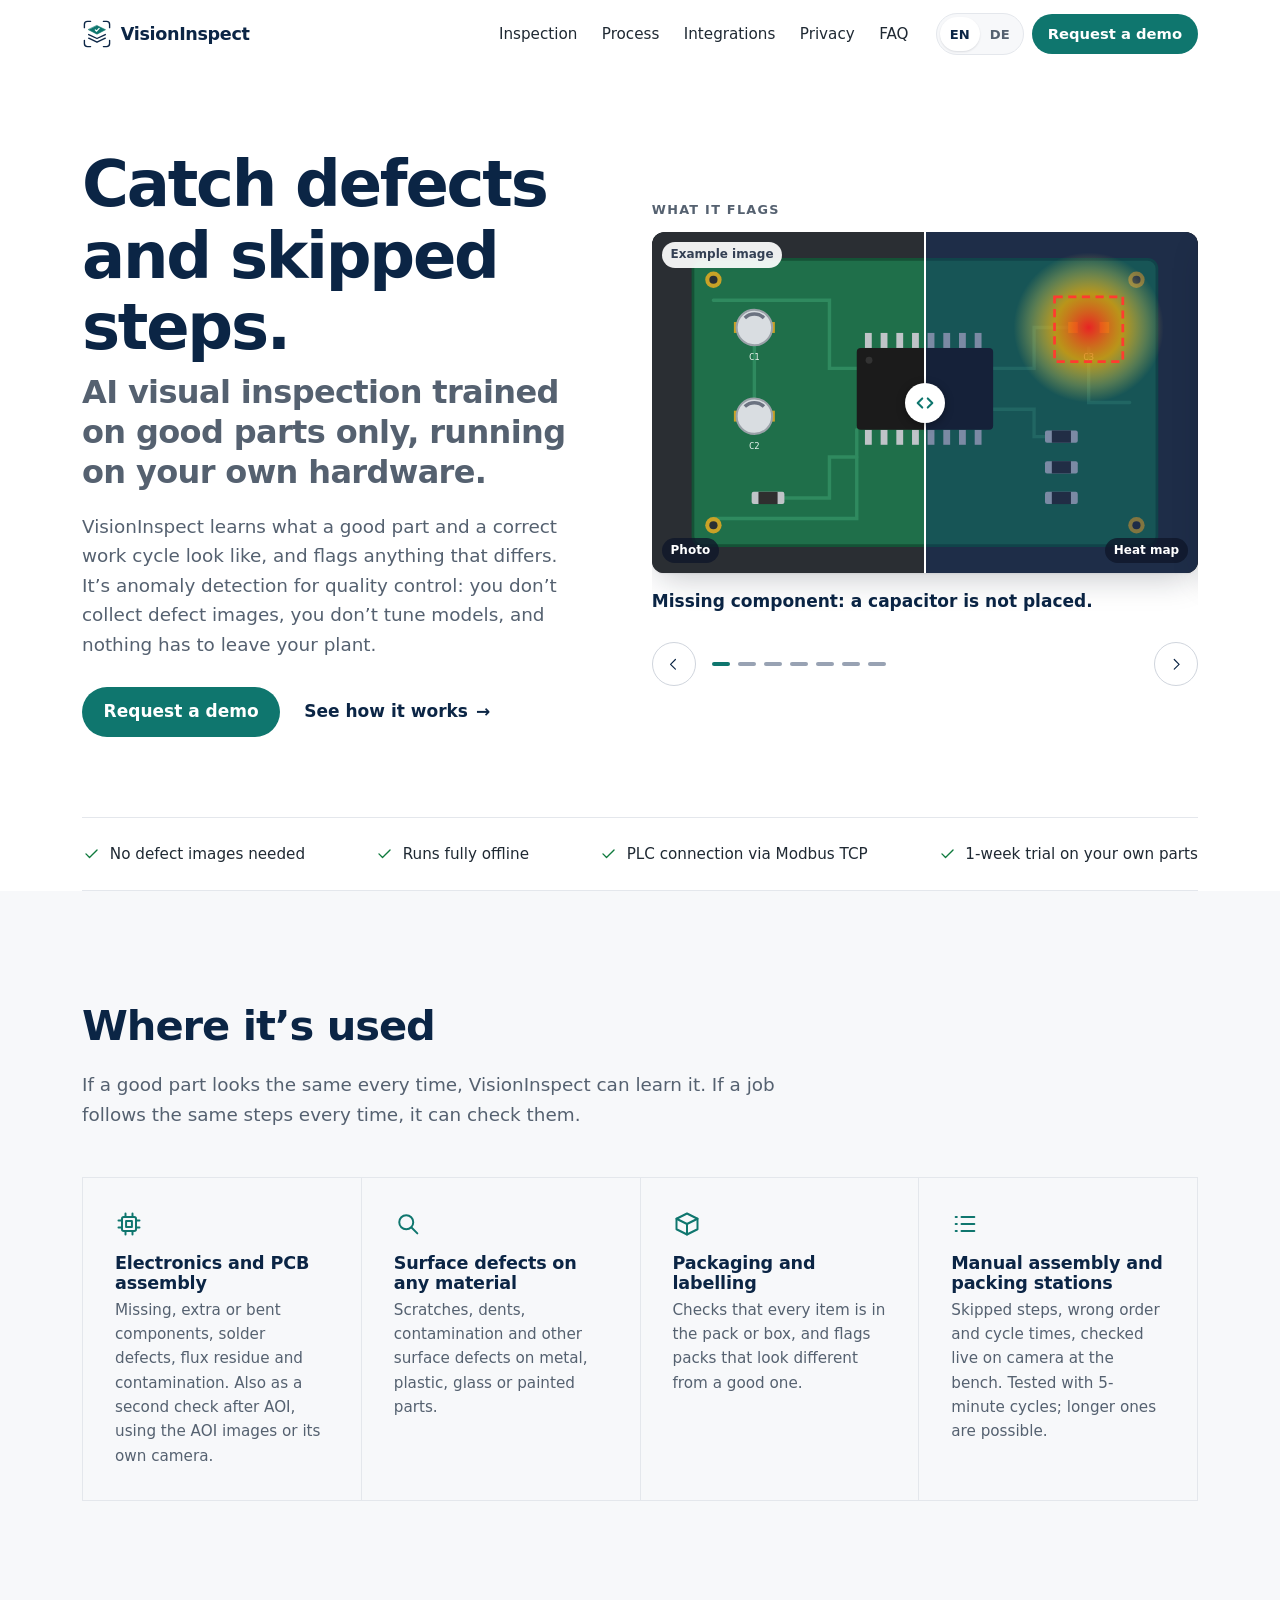
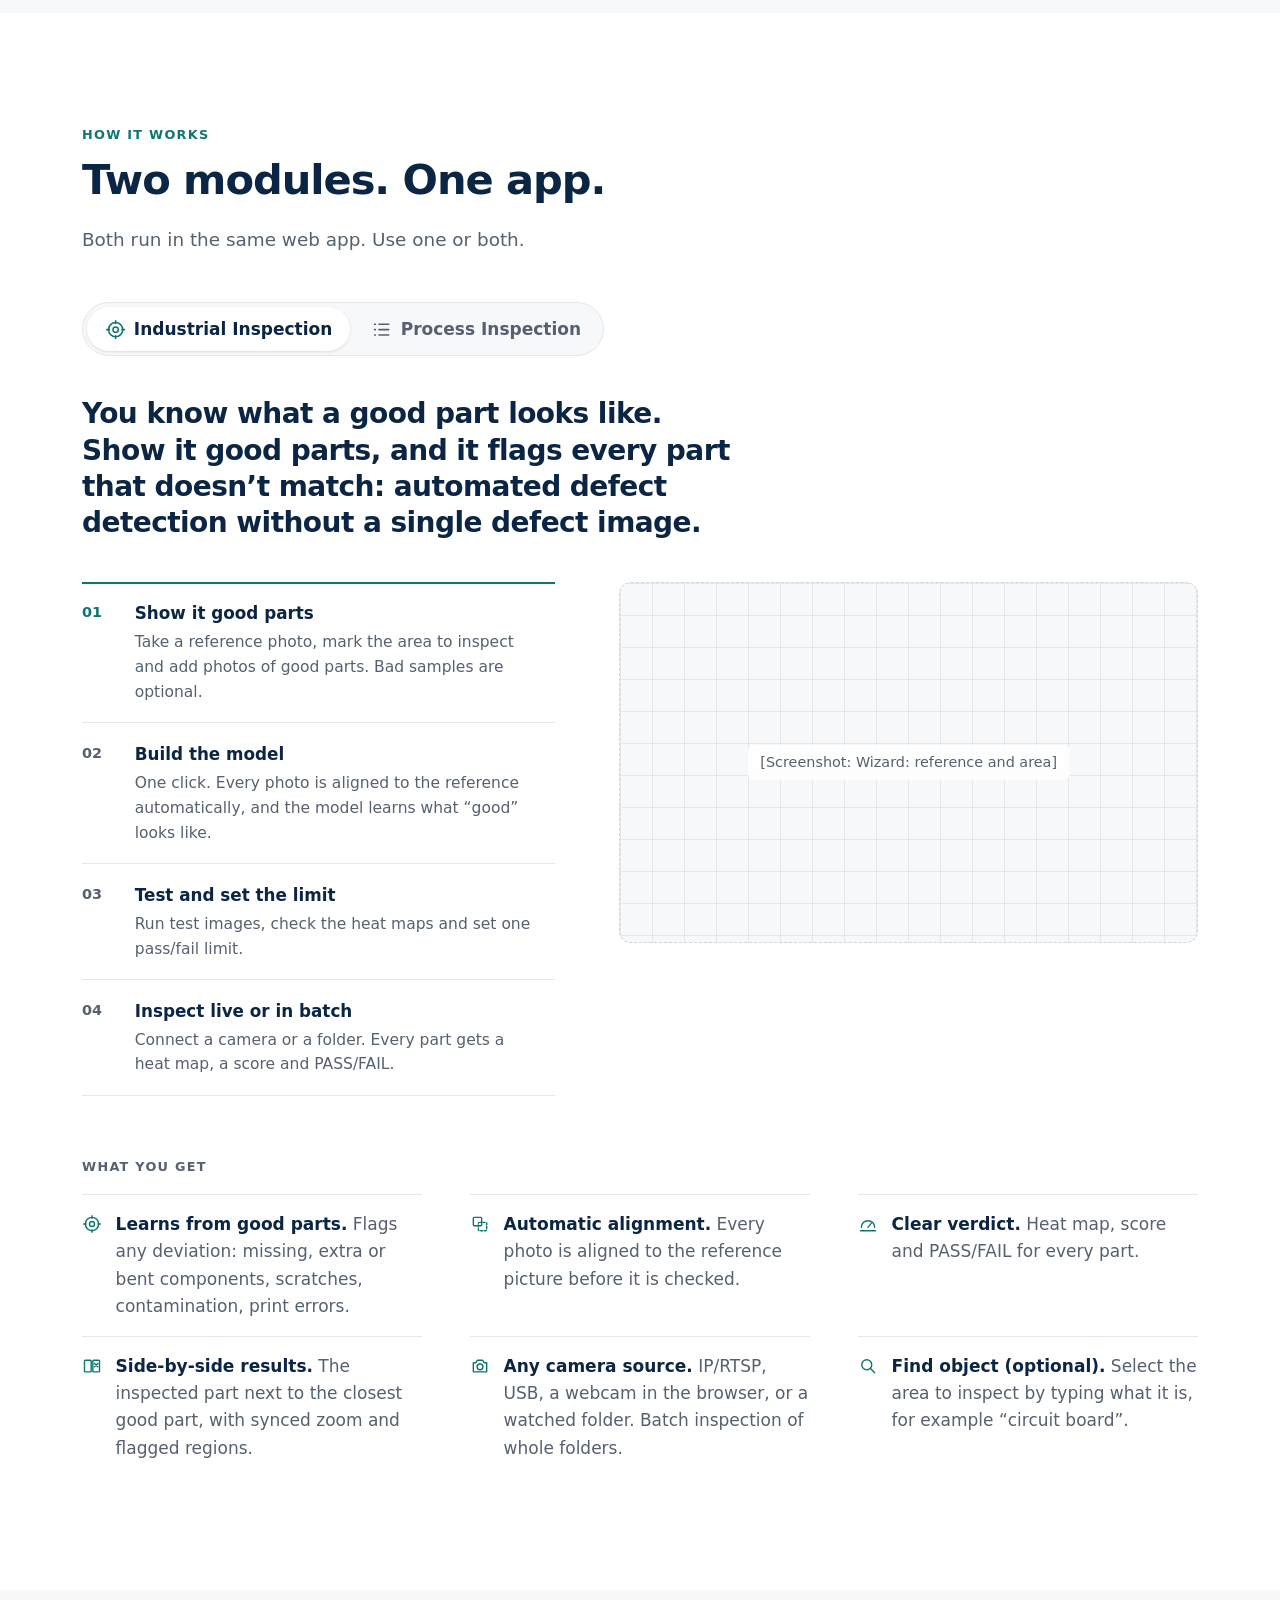
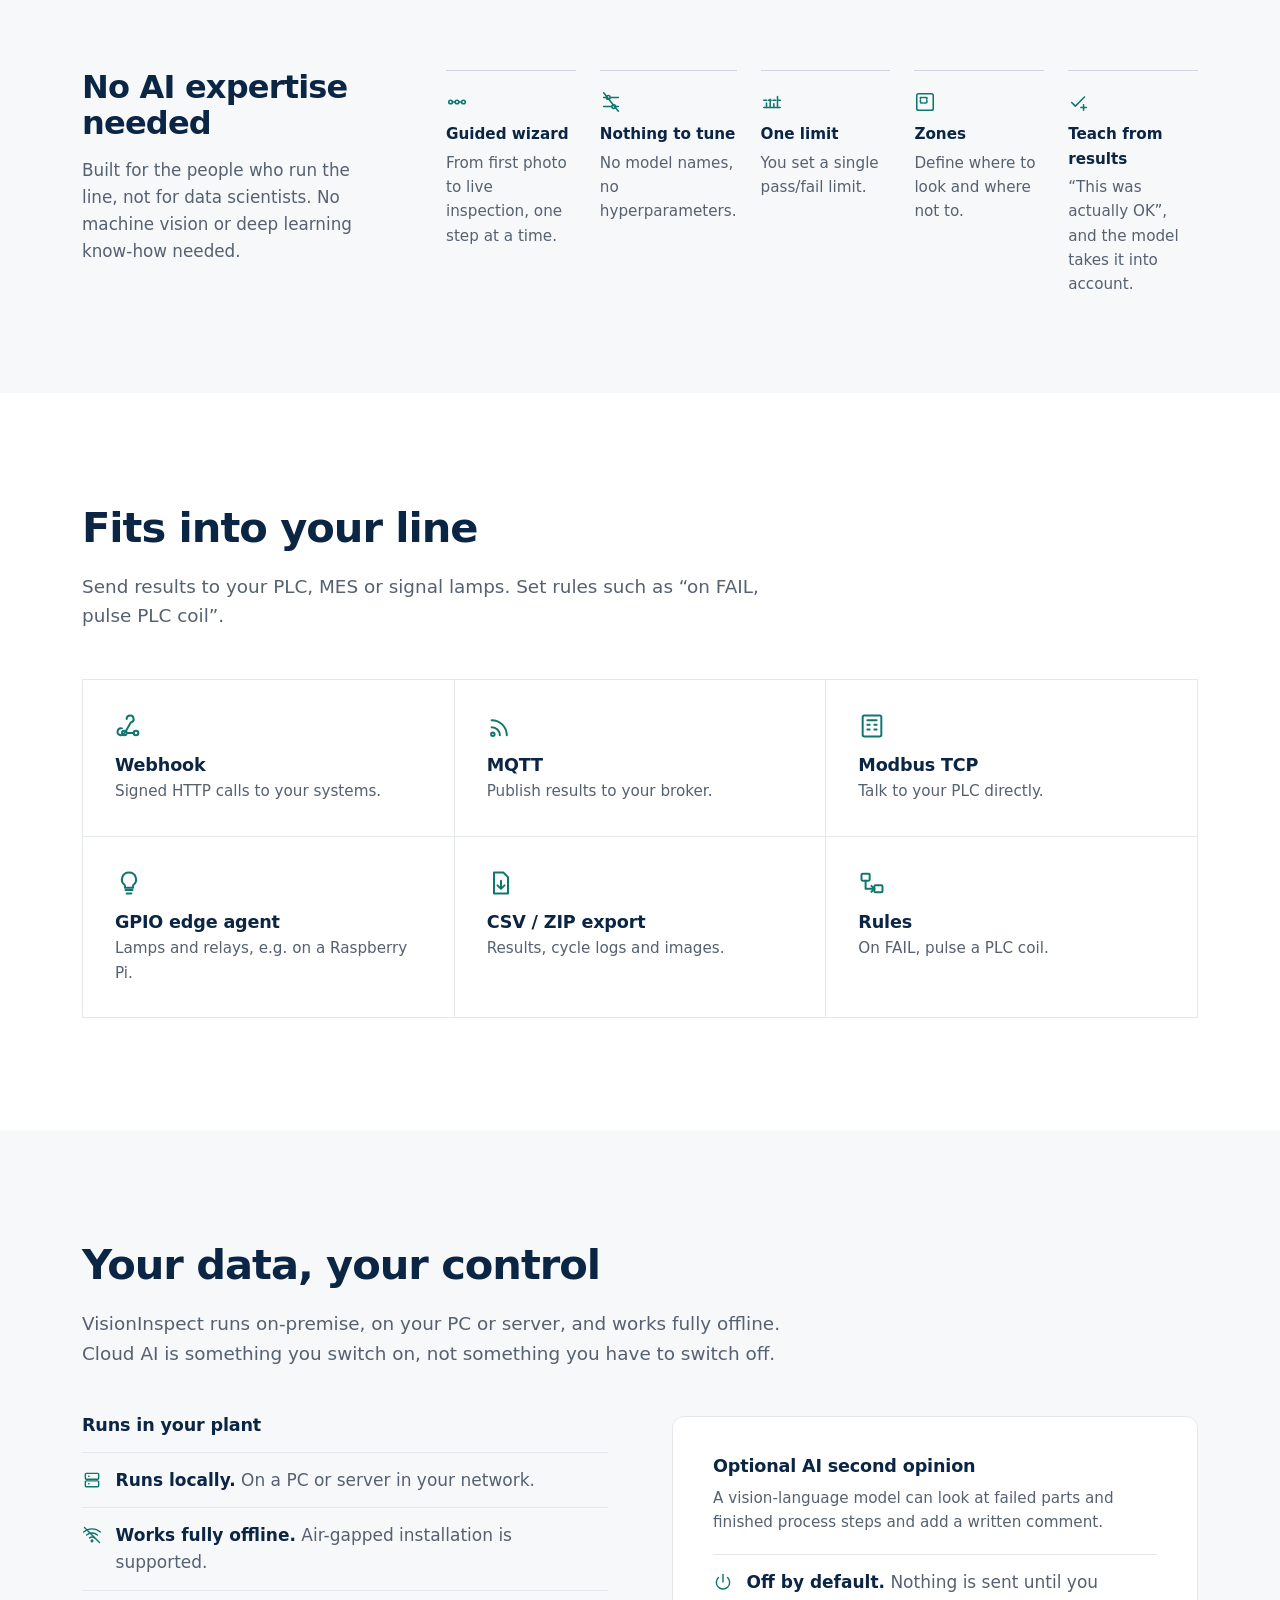
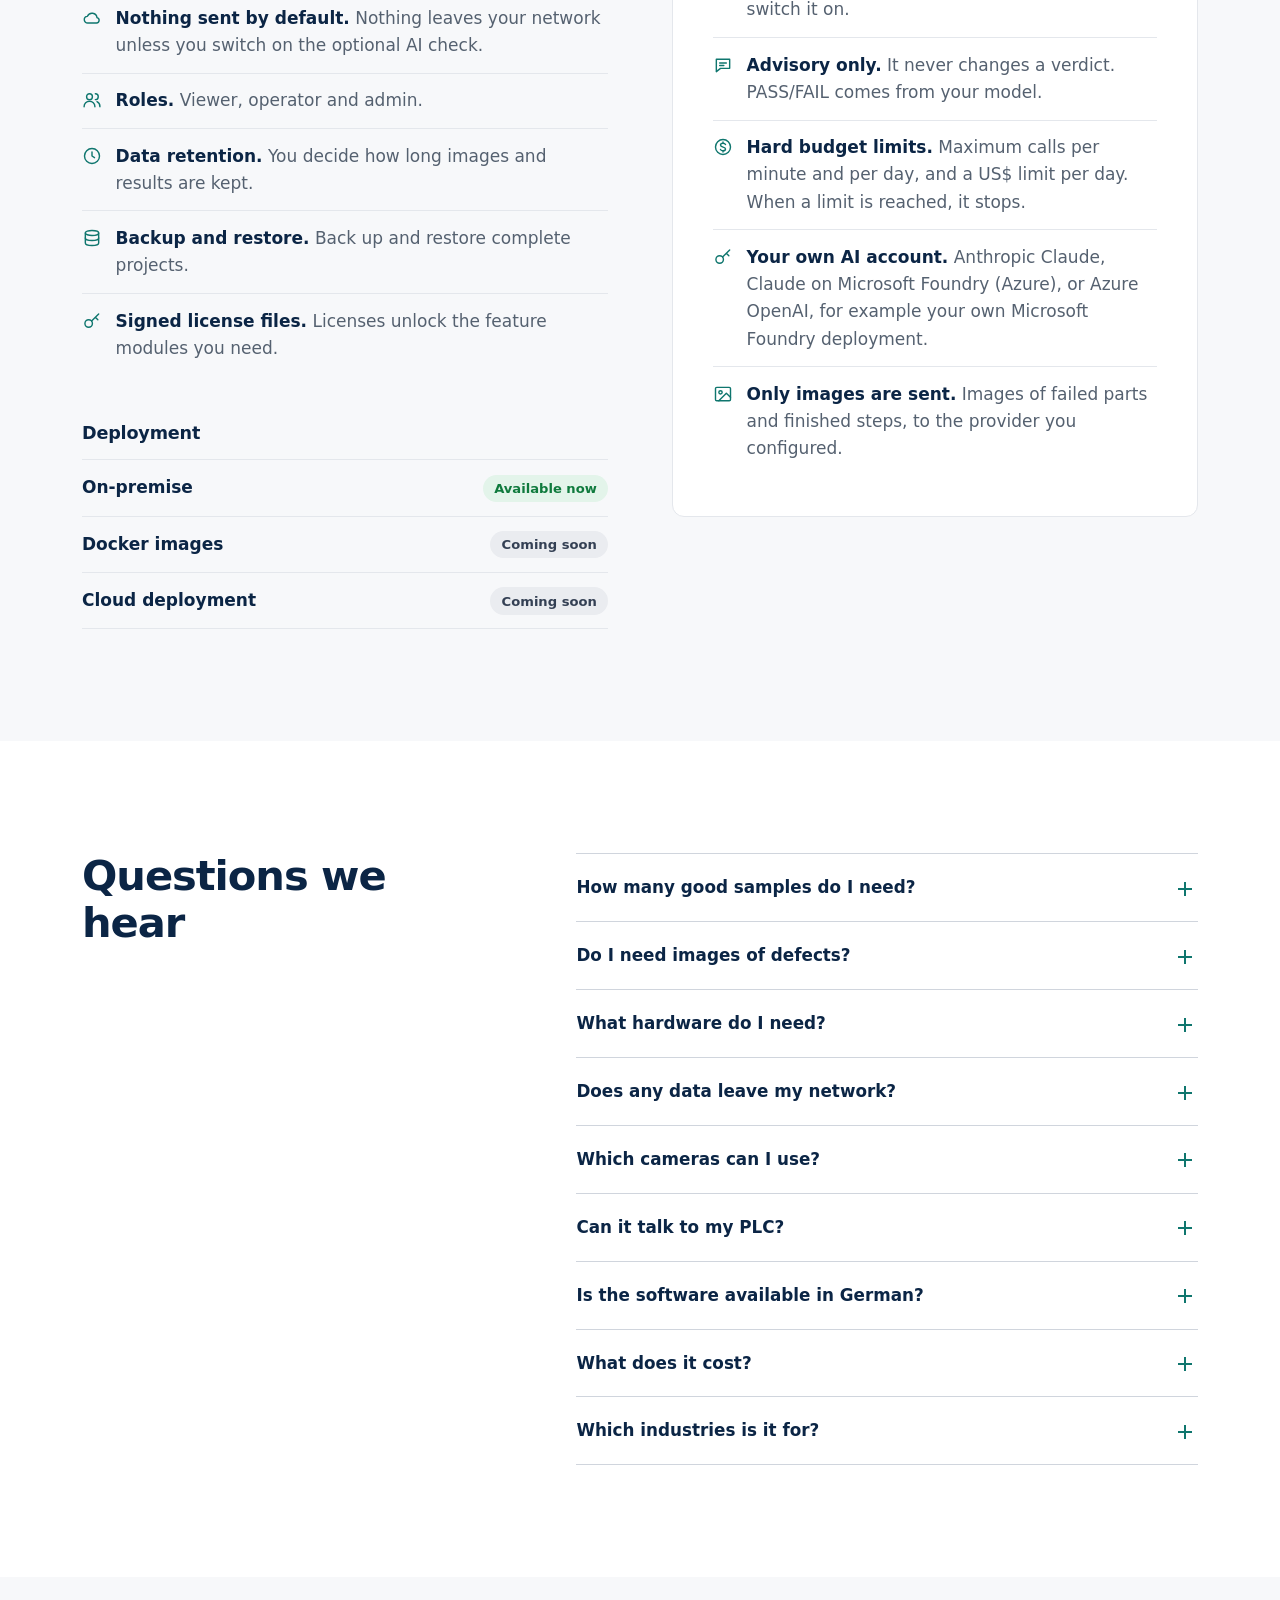
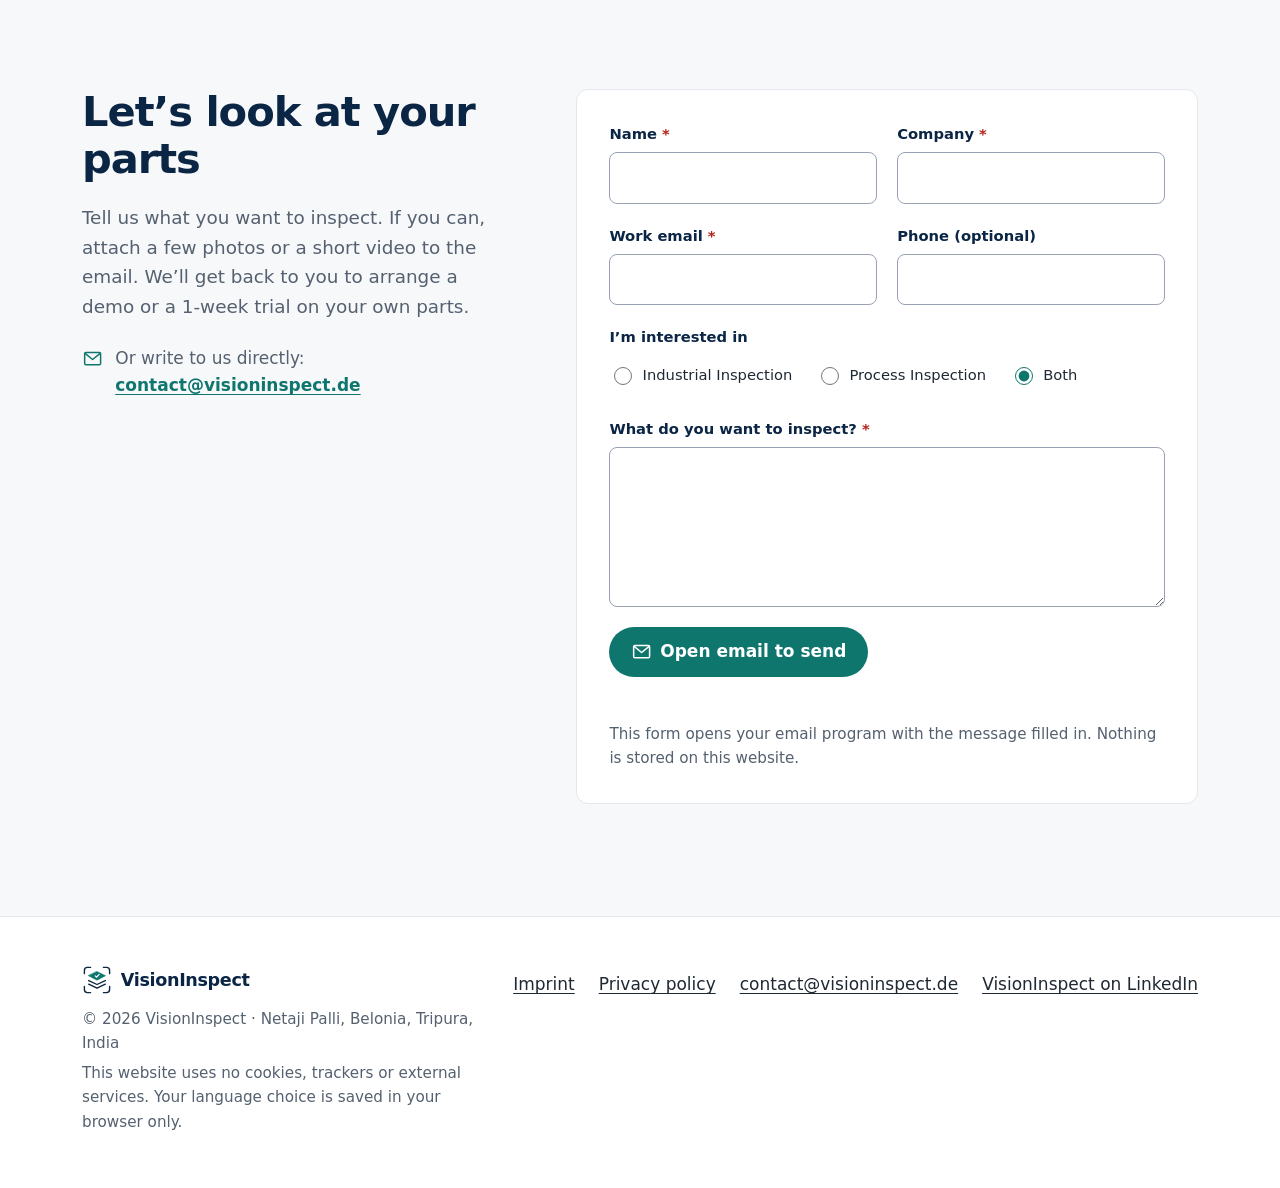
==== commit 2e46a0ae: "Brand logo and colours, product facts, legal pages, LinkedIn - New VisionInspect logo (SVG), teal/na" ====
--- a/index.html
+++ b/index.html
@@ -23,6 +23,7 @@
   <meta property="og:locale" content="en_US">
   <meta property="og:locale:alternate" content="de_DE">
   <meta name="twitter:card" content="summary_large_image">
+  <link rel="preload" as="image" href="img/showcase/01-missing-photo.svg">
   <script type="application/ld+json">
   {
     "@context": "https://schema.org",
@@ -34,6 +35,9 @@
         "url": "https://visioninspect.de/",
         "logo": "https://visioninspect.de/img/logo-512.png",
         "email": "contact@visioninspect.de",
+        "sameAs": [
+          "https://www.linkedin.com/company/visioninspect"
+        ],
         "address": {
           "@type": "PostalAddress",
           "streetAddress": "Netaji Palli",
@@ -114,10 +118,10 @@
           },
           {
             "@type": "Question",
-            "name": "Does it need a GPU?",
-            "acceptedAnswer": {
-              "@type": "Answer",
-              "text": "No. It runs on a normal CPU. With a GPU, building models and inspecting is faster."
+            "name": "What hardware do I need?",
+            "acceptedAnswer": {
+              "@type": "Answer",
+              "text": "A PC with an NVIDIA GPU. We develop and test on a laptop with an Intel Core Ultra 7, 64 GB RAM and an NVIDIA RTX GPU with 4 GB of GPU memory. More GPU memory is recommended."
             }
           },
           {
@@ -157,7 +161,7 @@
             "name": "What does it cost?",
             "acceptedAnswer": {
               "@type": "Answer",
-              "text": "Pricing is on request. Licenses are signed files with the feature modules you need."
+              "text": "Pricing is on request. You can test VisionInspect for one week on your own parts before you buy. Licenses are signed files with the feature modules you need."
             }
           },
           {
@@ -183,7 +187,7 @@
   <!-- Icon sprite -->
   <svg xmlns="http://www.w3.org/2000/svg" class="sprite" aria-hidden="true" focusable="false">
     <defs>
-      <symbol id="i-logo" viewBox="0 0 32 32"><rect x="2" y="2" width="28" height="28" rx="7" fill="currentColor"/><path d="M8 16 a8 8 0 0 1 16 0 a8 8 0 0 1 -16 0z" fill="none" stroke="#fff" stroke-width="2.2"/><circle cx="16" cy="16" r="3.2" fill="#fff"/></symbol>
+      <symbol id="i-logo" viewBox="0 0 700 700"><g fill="none" stroke-linecap="round" stroke-linejoin="round"><path stroke="#0b2545" stroke-width="32" d="M56 202V128a72 72 0 0 1 72-72h72M500 56h72a72 72 0 0 1 72 72v74M56 498v74a72 72 0 0 0 72 72h72M500 644h72a72 72 0 0 0 72-72v-74M156 362l194 93 194-93M156 448l194 93 194-93"/><path fill="#0f766e" stroke="#0f766e" stroke-width="14" d="M350 154l199 96-199 103-199-103z"/><path stroke="#fff" stroke-width="28" d="M310 254l30 31 60-67"/></g></symbol>
       <symbol id="i-check" viewBox="0 0 24 24"><path d="M5 12.5l4.5 4.5L19 7.5"/></symbol>
       <symbol id="i-camera" viewBox="0 0 24 24"><path d="M4 8h3l2-3h6l2 3h3v11H4z"/><circle cx="12" cy="13" r="3.5"/></symbol>
       <symbol id="i-align" viewBox="0 0 24 24"><rect x="4" y="4" width="10" height="10" rx="1"/><rect x="10" y="10" width="10" height="10" rx="1" stroke-dasharray="2.5 2"/></symbol>
@@ -247,8 +251,8 @@
       </nav>
 
       <div class="lang-switch" role="group" data-i18n-attr="aria-label:lang.label" aria-label="Language">
-        <button type="button" data-lang="en" lang="en" aria-label="English" aria-pressed="true">EN</button>
-        <button type="button" data-lang="de" lang="de" aria-label="Deutsch" aria-pressed="false">DE</button>
+        <button type="button" data-lang="en" lang="en" aria-label="EN, English" aria-pressed="true">EN</button>
+        <button type="button" data-lang="de" lang="de" aria-label="DE, Deutsch" aria-pressed="false">DE</button>
       </div>
 
       <a class="btn btn-primary btn-sm header-cta" href="#contact" data-i18n="hero.cta1">Request a demo</a>
@@ -274,7 +278,7 @@
             <span data-i18n="hero.title">Catch defects and skipped steps.</span>
             <span class="h1-sub" data-i18n="hero.title2">AI visual inspection trained on good parts only, running on your own hardware.</span>
           </h1>
-          <p class="lead" data-i18n="hero.sub">VisionInspect learns what a good part and a correct work cycle look like, and flags anything that differs. You don’t collect defect images. You don’t tune models. Nothing has to leave your plant.</p>
+          <p class="lead" data-i18n="hero.sub">VisionInspect learns what a good part and a correct work cycle look like, and flags anything that differs. It’s anomaly detection for quality control: you don’t collect defect images, you don’t tune models, and nothing has to leave your plant.</p>
           <div class="cta-row">
             <a class="btn btn-primary" href="#contact" data-i18n="hero.cta1">Request a demo</a>
             <a class="btn btn-link" href="#modules"><span data-i18n="hero.cta2">See how it works</span> <span aria-hidden="true">&rarr;</span></a>
@@ -284,7 +288,7 @@
         <div class="carousel" data-carousel aria-roledescription="carousel" aria-labelledby="show-title">
           <p class="carousel-label" id="show-title" data-i18n="show.title">What it flags</p>
           <div class="carousel-viewport">
-            <ul class="carousel-track" data-track></ul>
+            <div class="carousel-track" data-track></div>
           </div>
           <div class="carousel-controls">
             <button type="button" class="icon-btn" data-prev data-i18n-attr="aria-label:show.prev" aria-label="Previous example">
@@ -304,7 +308,7 @@
           <li><svg class="icon" aria-hidden="true"><use href="#i-check"/></svg><span data-i18n="hero.f1">No defect images needed</span></li>
           <li><svg class="icon" aria-hidden="true"><use href="#i-check"/></svg><span data-i18n="hero.f2">Runs fully offline</span></li>
           <li><svg class="icon" aria-hidden="true"><use href="#i-check"/></svg><span data-i18n="hero.f3">PLC connection via Modbus TCP</span></li>
-          <li><svg class="icon" aria-hidden="true"><use href="#i-check"/></svg><span data-i18n="hero.f4">English and German UI</span></li>
+          <li><svg class="icon" aria-hidden="true"><use href="#i-check"/></svg><span data-i18n="hero.f4">1-week trial on your own parts</span></li>
         </ul>
       </div>
     </section>
@@ -317,10 +321,10 @@
           <p class="lead" data-i18n="use.lead">If a good part looks the same every time, VisionInspect can learn it. If a job follows the same steps every time, it can check them.</p>
         </header>
         <ul class="tiles tiles-4">
-          <li><svg class="icon" aria-hidden="true"><use href="#i-chip"/></svg><h3 data-i18n="use.pcb.t">Electronics and PCB assembly</h3><p data-i18n="use.pcb.d">Missing, extra or bent components, flux residue and contamination on boards. Also as an extra check next to existing AOI.</p></li>
-          <li><svg class="icon" aria-hidden="true"><use href="#i-search"/></svg><h3 data-i18n="use.parts.t">Metal, plastic and molded parts</h3><p data-i18n="use.parts.d">Scratches, contamination and anything else that differs from a good part.</p></li>
-          <li><svg class="icon" aria-hidden="true"><use href="#i-box"/></svg><h3 data-i18n="use.pack.t">Packaging and labelling</h3><p data-i18n="use.pack.d">Smudged or missing labels and print, missing contents, damaged packs.</p></li>
-          <li><svg class="icon" aria-hidden="true"><use href="#i-list"/></svg><h3 data-i18n="use.assembly.t">Manual assembly and packing stations</h3><p data-i18n="use.assembly.d">Skipped steps, wrong order and cycle times, checked live on camera at the bench.</p></li>
+          <li><svg class="icon" aria-hidden="true"><use href="#i-chip"/></svg><h3 data-i18n="use.pcb.t">Electronics and PCB assembly</h3><p data-i18n="use.pcb.d">Missing, extra or bent components, solder defects, flux residue and contamination. Also as a second check after AOI, using the AOI images or its own camera.</p></li>
+          <li><svg class="icon" aria-hidden="true"><use href="#i-search"/></svg><h3 data-i18n="use.parts.t">Surface defects on any material</h3><p data-i18n="use.parts.d">Scratches, dents, contamination and other surface defects on metal, plastic, glass or painted parts.</p></li>
+          <li><svg class="icon" aria-hidden="true"><use href="#i-box"/></svg><h3 data-i18n="use.pack.t">Packaging and labelling</h3><p data-i18n="use.pack.d">Checks that every item is in the pack or box, and flags packs that look different from a good one.</p></li>
+          <li><svg class="icon" aria-hidden="true"><use href="#i-list"/></svg><h3 data-i18n="use.assembly.t">Manual assembly and packing stations</h3><p data-i18n="use.assembly.d">Skipped steps, wrong order and cycle times, checked live on camera at the bench. Tested with 5-minute cycles; longer ones are possible.</p></li>
         </ul>
       </div>
     </section>
@@ -344,7 +348,7 @@
         </div>
 
         <div class="panel" role="tabpanel" id="inspection" aria-labelledby="tab-inspection" tabindex="0">
-          <p class="panel-lead" data-i18n="m1.lead">You know what a good part looks like. Show it good parts, and it flags every part that doesn’t match.</p>
+          <p class="panel-lead" data-i18n="m1.lead">You know what a good part looks like. Show it good parts, and it flags every part that doesn’t match: automated defect detection without a single defect image.</p>
           <div class="panel-grid">
             <ol class="stepper" data-stepper>
               <li><button type="button" class="step-btn" data-step="m1s1"><span class="step-num">01</span><span class="step-body"><span class="step-title" data-i18n="how.m1s1.t">Show it good parts</span><span class="step-desc" data-i18n="how.m1s1.d">Take a reference photo, mark the area to inspect and add photos of good parts. Bad samples are optional.</span></span></button></li>
@@ -366,7 +370,7 @@
         </div>
 
         <div class="panel" role="tabpanel" id="process" aria-labelledby="tab-process" tabindex="0" hidden>
-          <p class="panel-lead" data-i18n="m2.lead">A step gets skipped at the end of a long shift. You find out at the bench, not from a customer complaint.</p>
+          <p class="panel-lead" data-i18n="m2.lead">A step gets skipped at the end of a long shift. Camera-based step verification catches it at the bench, not in a customer complaint.</p>
           <div class="panel-grid">
             <ol class="stepper" data-stepper>
               <li><button type="button" class="step-btn" data-step="m2s1"><span class="step-num">01</span><span class="step-body"><span class="step-title" data-i18n="how.m2s1.t">Record one correct cycle</span><span class="step-desc" data-i18n="how.m2s1.d">Upload a video of the work done right.</span></span></button></li>
@@ -392,7 +396,7 @@
       <div class="container easy-grid" data-reveal>
         <header>
           <h2 id="easy-title" data-i18n="easy.title">No AI expertise needed</h2>
-          <p class="lead" data-i18n="easy.lead">Built for the people who run the line, not for data scientists.</p>
+          <p class="lead" data-i18n="easy.lead">Built for the people who run the line, not for data scientists. No machine vision or deep learning know-how needed.</p>
         </header>
         <ul class="strip">
           <li><svg class="icon" aria-hidden="true"><use href="#i-wizard"/></svg><strong data-i18n="easy.f1.t">Guided wizard</strong><span data-i18n="easy.f1.d">From first photo to live inspection, one step at a time.</span></li>
@@ -427,7 +431,7 @@
       <div class="container" data-reveal>
         <header class="section-head">
           <h2 id="data-title" data-i18n="data.title">Your data, your control</h2>
-          <p class="lead" data-i18n="data.lead">VisionInspect runs on your PC or server and works fully offline. Cloud AI is something you switch on, not something you have to switch off.</p>
+          <p class="lead" data-i18n="data.lead">VisionInspect runs on-premise, on your PC or server, and works fully offline. Cloud AI is something you switch on, not something you have to switch off.</p>
         </header>
         <div class="data-grid">
           <div>
@@ -473,12 +477,12 @@
         <div class="faq">
           <details><summary data-i18n="faq.q1">How many good samples do I need?</summary><p data-i18n="faq.a1">It depends on how much your good parts vary. Start with a set of good parts, then use the Test step. If OK parts are flagged, add them as good samples or mark them “this was actually OK”.</p></details>
           <details><summary data-i18n="faq.q2">Do I need images of defects?</summary><p data-i18n="faq.a2">No. The model learns from good parts only. You can add bad samples to check that your pass/fail limit is right, but you don’t have to.</p></details>
-          <details><summary data-i18n="faq.q3">Does it need a GPU?</summary><p data-i18n="faq.a3">No. It runs on a normal CPU. With a GPU, building models and inspecting is faster.</p></details>
+          <details><summary data-i18n="faq.q3">What hardware do I need?</summary><p data-i18n="faq.a3">A PC with an NVIDIA GPU. We develop and test on a laptop with an Intel Core Ultra 7, 64 GB RAM and an NVIDIA RTX GPU with 4 GB of GPU memory. More GPU memory is recommended.</p></details>
           <details><summary data-i18n="faq.q4">Does any data leave my network?</summary><p data-i18n="faq.a4">Not by default. Everything runs locally and works offline. Only if you turn on the optional AI check are images of failed parts or finished steps sent, to the AI account you configured.</p></details>
           <details><summary data-i18n="faq.q5">Which cameras can I use?</summary><p data-i18n="faq.a5">IP cameras via RTSP, USB cameras, a webcam in the browser, or any device that saves images to a folder VisionInspect watches.</p></details>
           <details><summary data-i18n="faq.q6">Can it talk to my PLC?</summary><p data-i18n="faq.a6">Yes, via Modbus TCP. You can also use MQTT, signed webhooks, or a GPIO edge agent for lamps and relays.</p></details>
           <details><summary data-i18n="faq.q7">Is the software available in German?</summary><p data-i18n="faq.a7">Yes. The user interface is available in English and German.</p></details>
-          <details><summary data-i18n="faq.q8">What does it cost?</summary><p data-i18n="faq.a8">Pricing is on request. Licenses are signed files with the feature modules you need.</p></details>
+          <details><summary data-i18n="faq.q8">What does it cost?</summary><p data-i18n="faq.a8">Pricing is on request. You can test VisionInspect for one week on your own parts before you buy. Licenses are signed files with the feature modules you need.</p></details>
           <details><summary data-i18n="faq.q9">Which industries is it for?</summary><p data-i18n="faq.a9">Any manufacturer or packaging company that checks parts or work steps by eye: electronics and PCB assembly, metal and plastic parts, packaging and labelling, and manual assembly. It is available worldwide.</p></details>
         </div>
       </div>
@@ -489,7 +493,7 @@
       <div class="container split" data-reveal>
         <header class="split-head">
           <h2 id="contact-title" data-i18n="contact.title">Let’s look at your parts</h2>
-          <p class="lead" data-i18n="contact.lead">Tell us what you want to inspect. If you can, attach a few photos or a short video to the email. We’ll get back to you to arrange a demo.</p>
+          <p class="lead" data-i18n="contact.lead">Tell us what you want to inspect. If you can, attach a few photos or a short video to the email. We’ll get back to you to arrange a demo or a 1-week trial on your own parts.</p>
           <p class="contact-direct">
             <svg class="icon" aria-hidden="true"><use href="#i-mail"/></svg>
             <span><span data-i18n="form.direct">Or write to us directly:</span><br><a data-config-mail href="mailto:contact@visioninspect.de">contact@visioninspect.de</a></span>
@@ -551,6 +555,7 @@
         <li><a href="imprint.html" data-i18n="footer.imprint">Imprint</a></li>
         <li><a href="privacy.html" data-i18n="footer.privacy">Privacy policy</a></li>
         <li><a data-config-mail href="mailto:contact@visioninspect.de">contact@visioninspect.de</a></li>
+        <li><a data-config-href="linkedin" href="https://www.linkedin.com/company/visioninspect" rel="me noopener" data-i18n="footer.linkedin">VisionInspect on LinkedIn</a></li>
       </ul>
     </div>
   </footer>
--- a/css/styles.css
+++ b/css/styles.css
@@ -1,9 +1,9 @@
 /* ---------- tokens ---------- */
 :root {
-  --accent: #1a56db;
-  --accent-dark: #1442a8;
-  --accent-soft: #eef3fd;
-  --ink: #0f172a;
+  --accent: #0f766e;
+  --accent-dark: #0b5c55;
+  --accent-soft: #ecf6f4;
+  --ink: #0b2545;
   --text: #1f2933;
   --muted: #556170;
   --line: #e4e7ec;
@@ -170,7 +170,7 @@
   color: var(--ink);
   text-decoration: none;
 }
-.brand-logo { width: 28px; height: 28px; color: var(--accent); }
+.brand-logo { width: 30px; height: 30px; }
 
 .nav-toggle {
   order: 3;
@@ -363,7 +363,7 @@
   margin: -20px 0 0 -20px;
   border-radius: 50%;
   background:
-    url("data:image/svg+xml,%3Csvg xmlns='http://www.w3.org/2000/svg' viewBox='0 0 24 24' fill='none' stroke='%231a56db' stroke-width='2.2' stroke-linecap='round' stroke-linejoin='round'%3E%3Cpath d='M9 7l-5 5 5 5M15 7l5 5-5 5'/%3E%3C/svg%3E") center / 22px no-repeat,
+    url("data:image/svg+xml,%3Csvg xmlns='http://www.w3.org/2000/svg' viewBox='0 0 24 24' fill='none' stroke='%230f766e' stroke-width='2.2' stroke-linecap='round' stroke-linejoin='round'%3E%3Cpath d='M9 7l-5 5 5 5M15 7l5 5-5 5'/%3E%3C/svg%3E") center / 22px no-repeat,
     #fff;
   box-shadow: 0 2px 8px rgba(0, 0, 0, .35);
   animation: knob-hint 2.4s ease-in-out 1s 2;
@@ -726,6 +726,9 @@
 /* ---------- legal stub pages ---------- */
 .legal { padding: 64px 0; min-height: 60vh; }
 .legal .container { max-width: 820px; }
+.legal h1 { font-size: clamp(2rem, 4vw, 2.6rem); }
+.legal h2 { font-size: 1.15rem; margin-top: 2rem; }
+.legal hr { margin: 3rem 0; border: 0; border-top: 1px solid var(--line); }
 .todo {
   padding: 1rem 1.25rem;
   border: 2px dashed var(--line-strong);
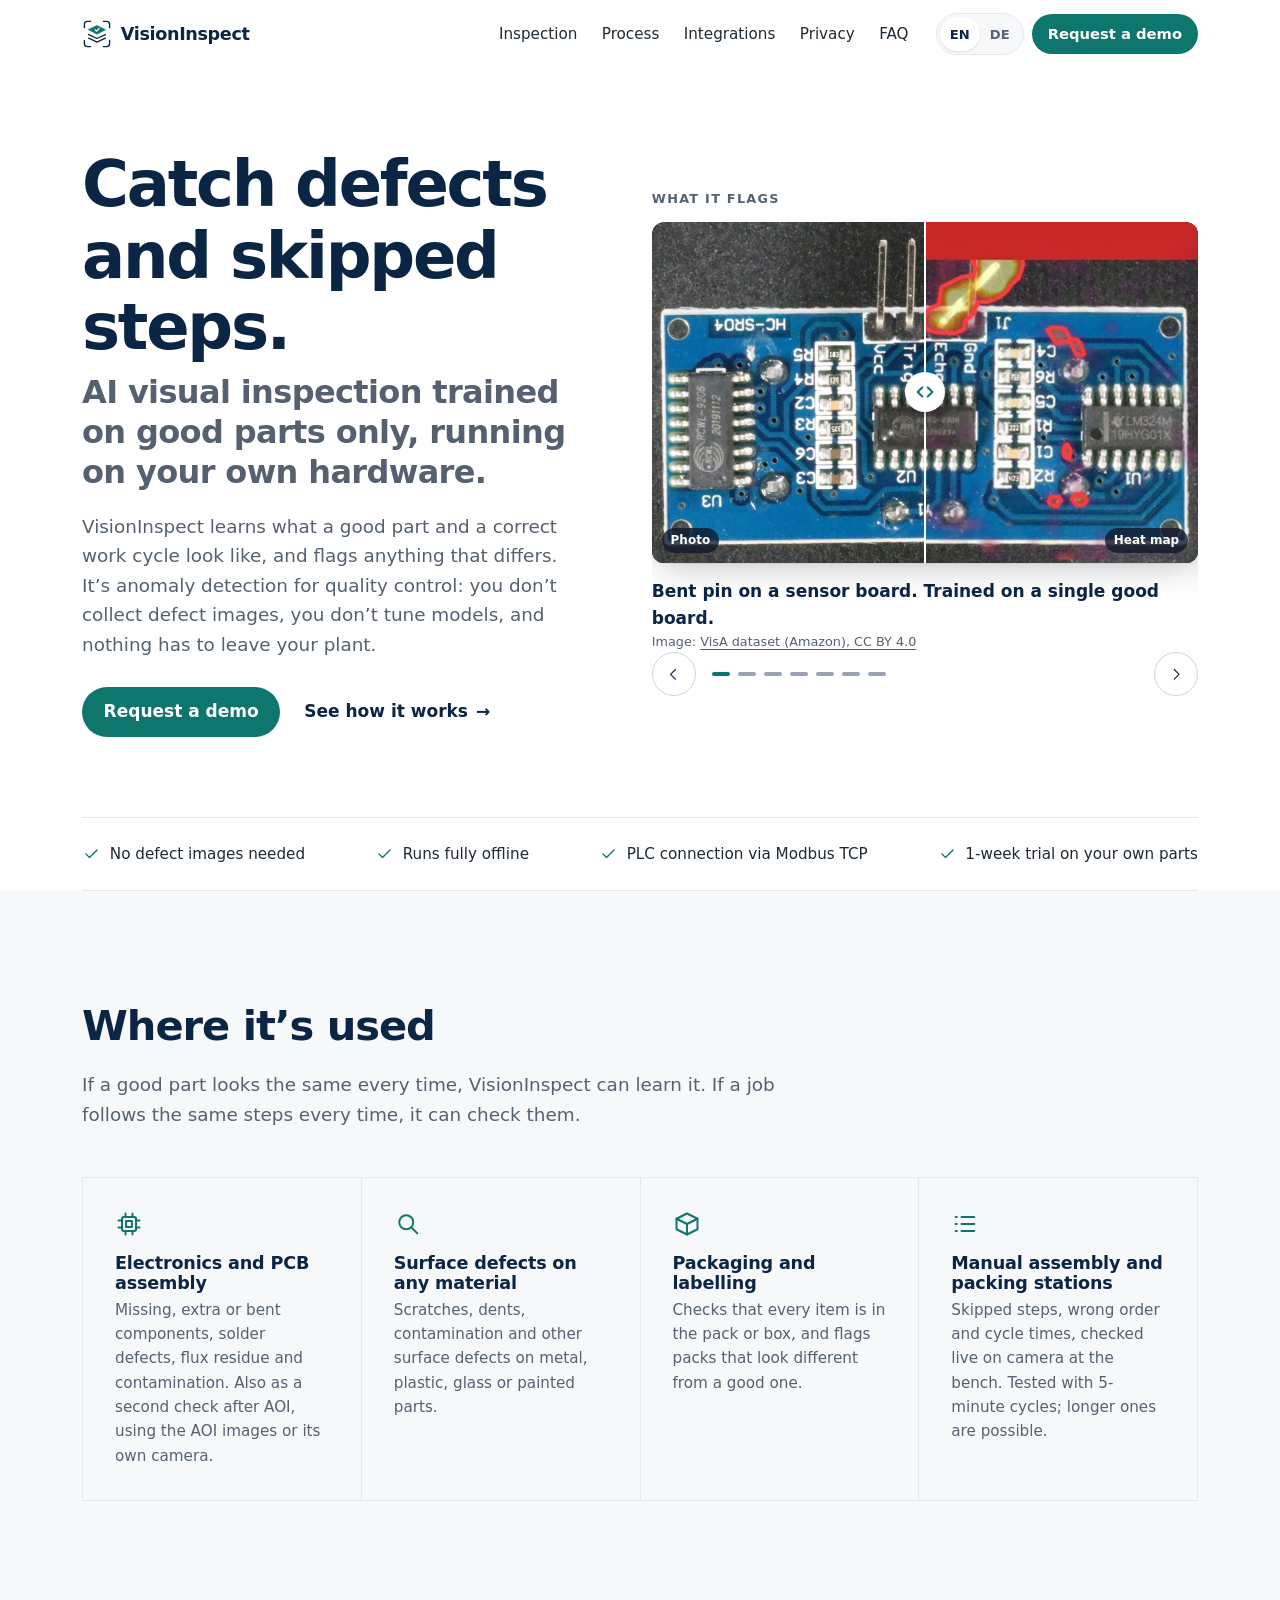
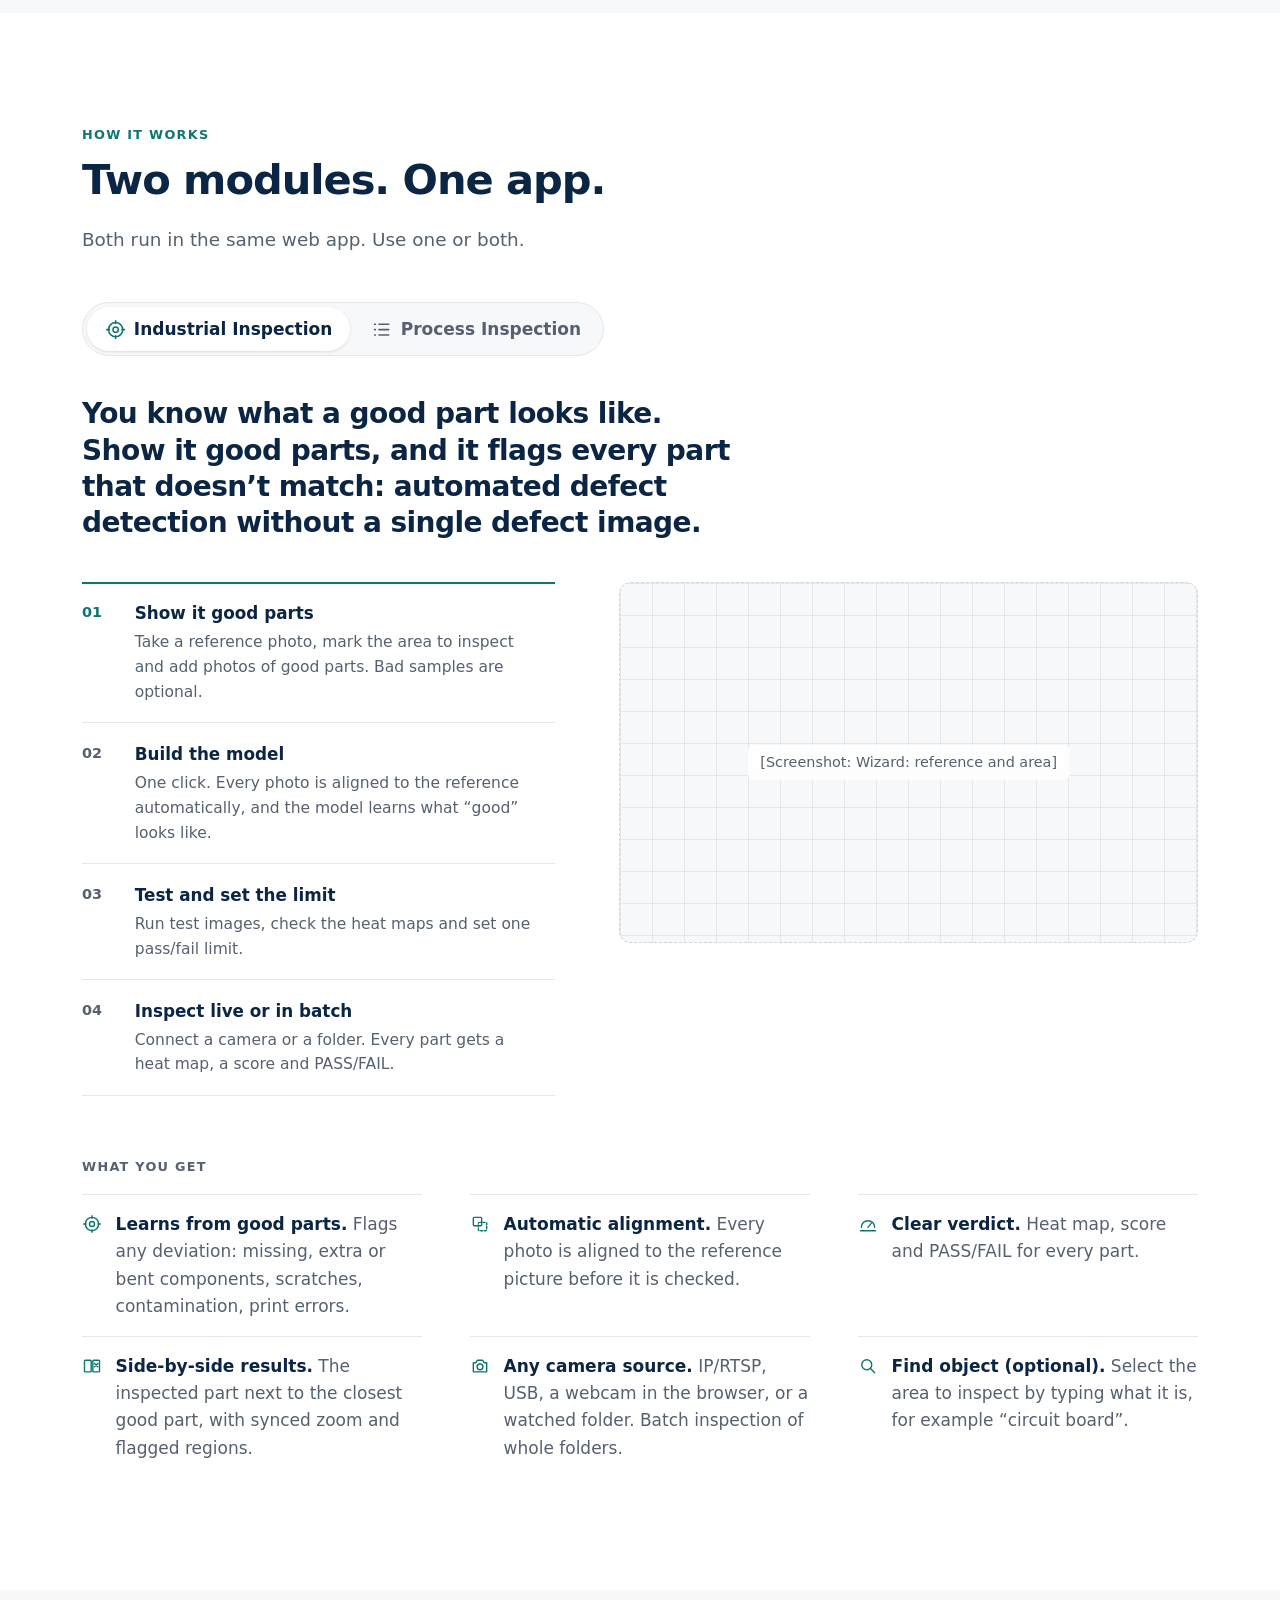
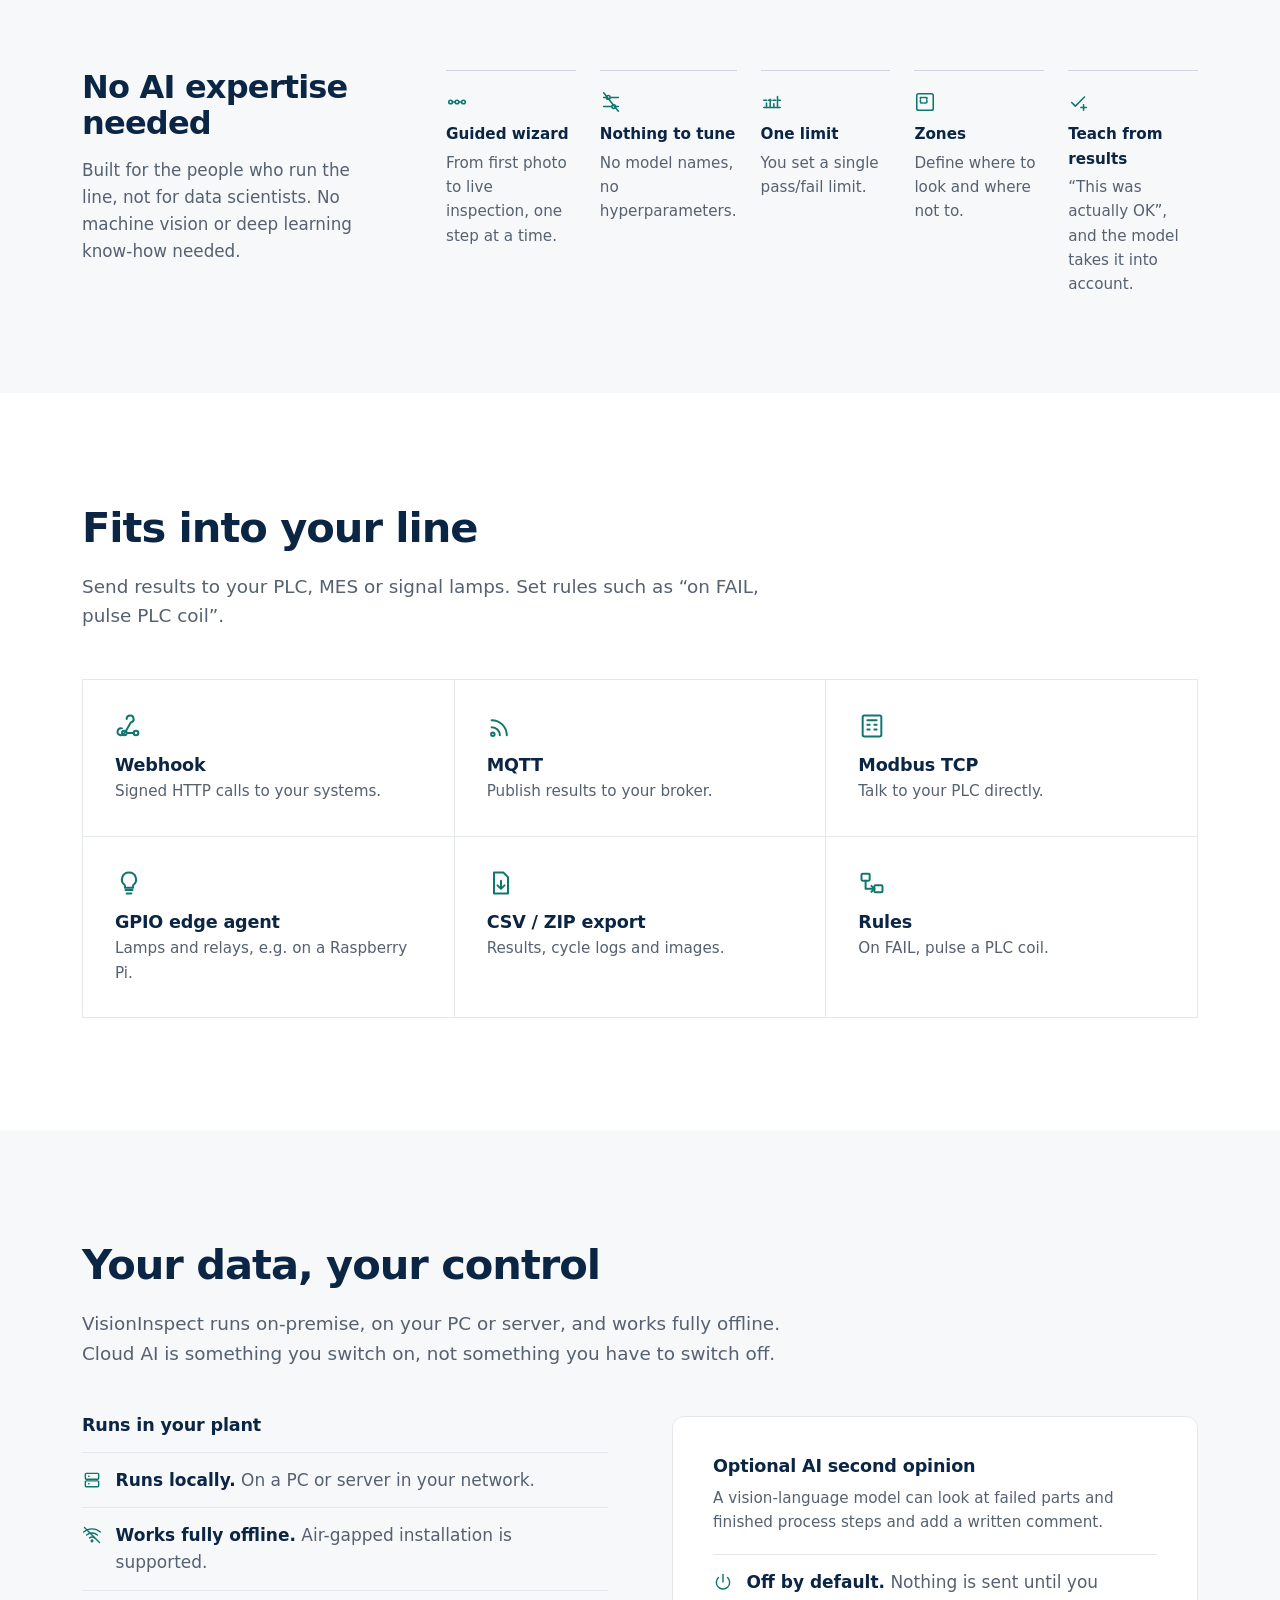
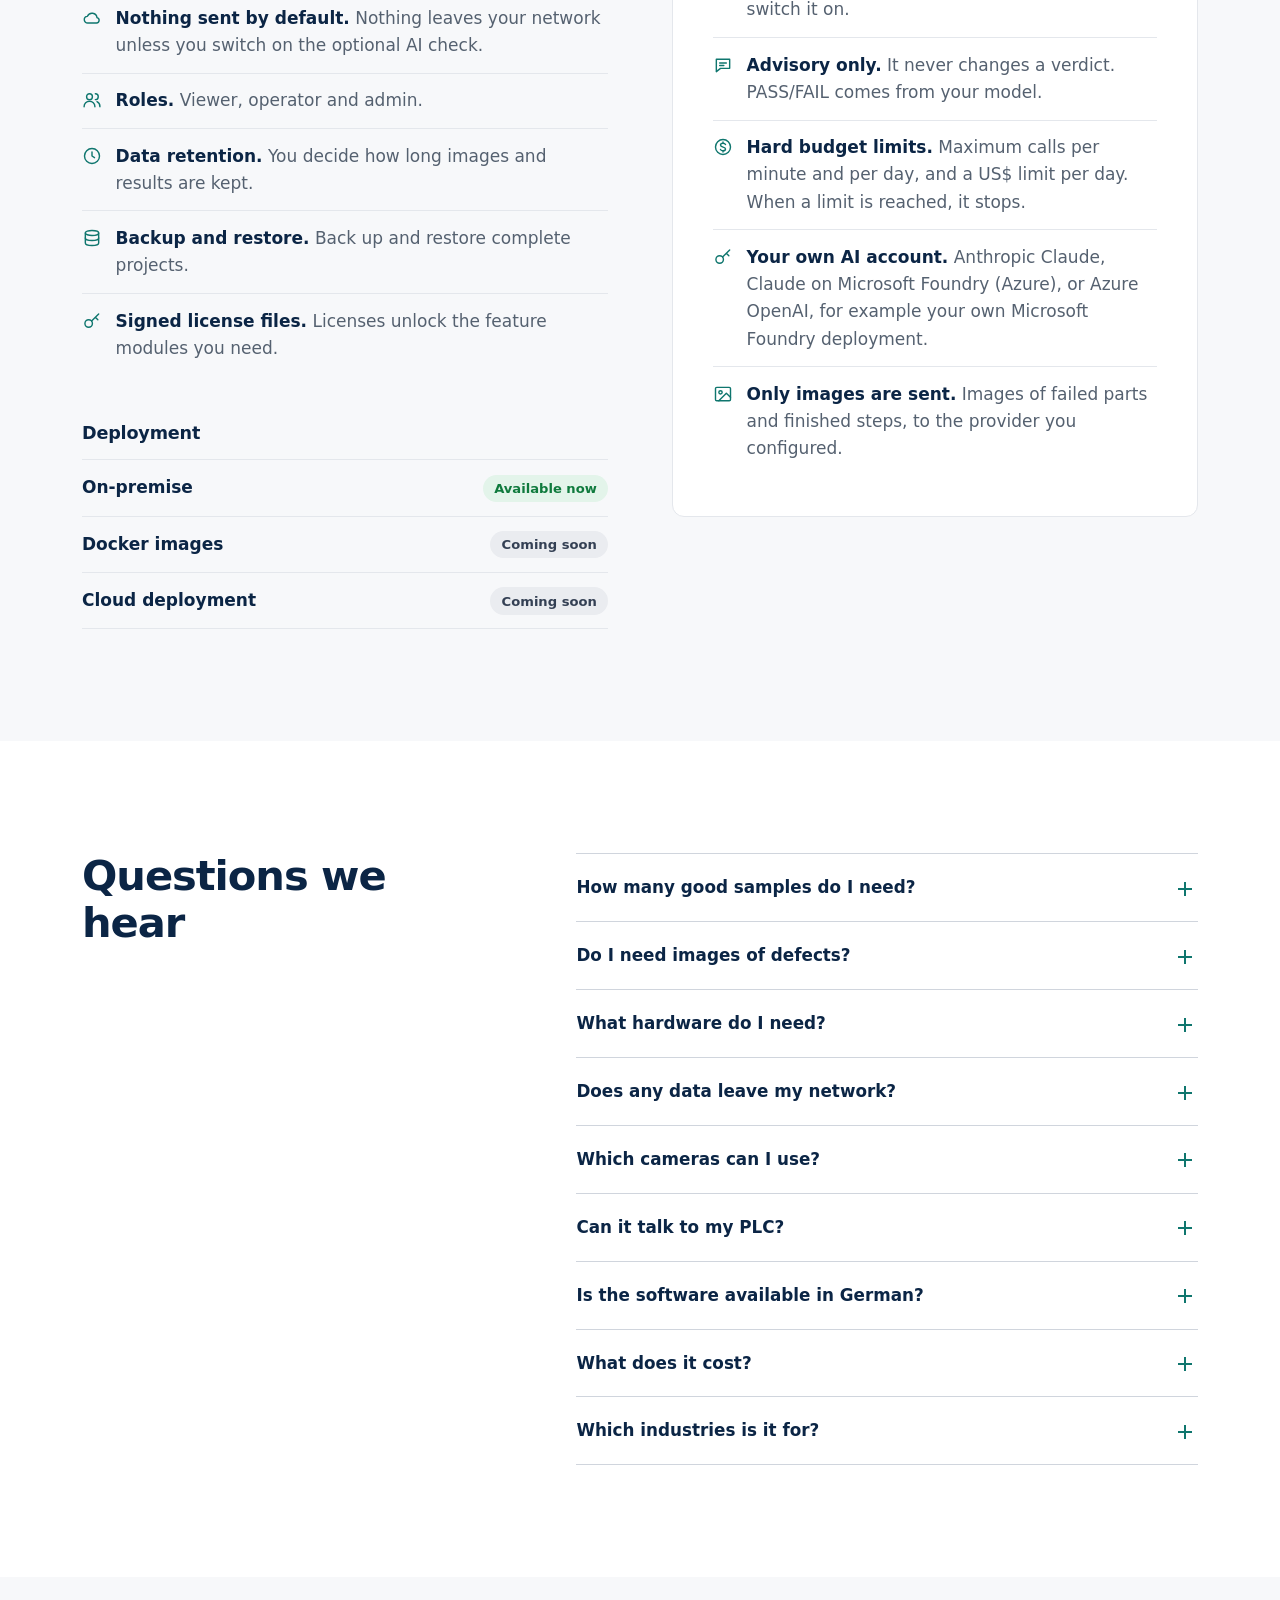
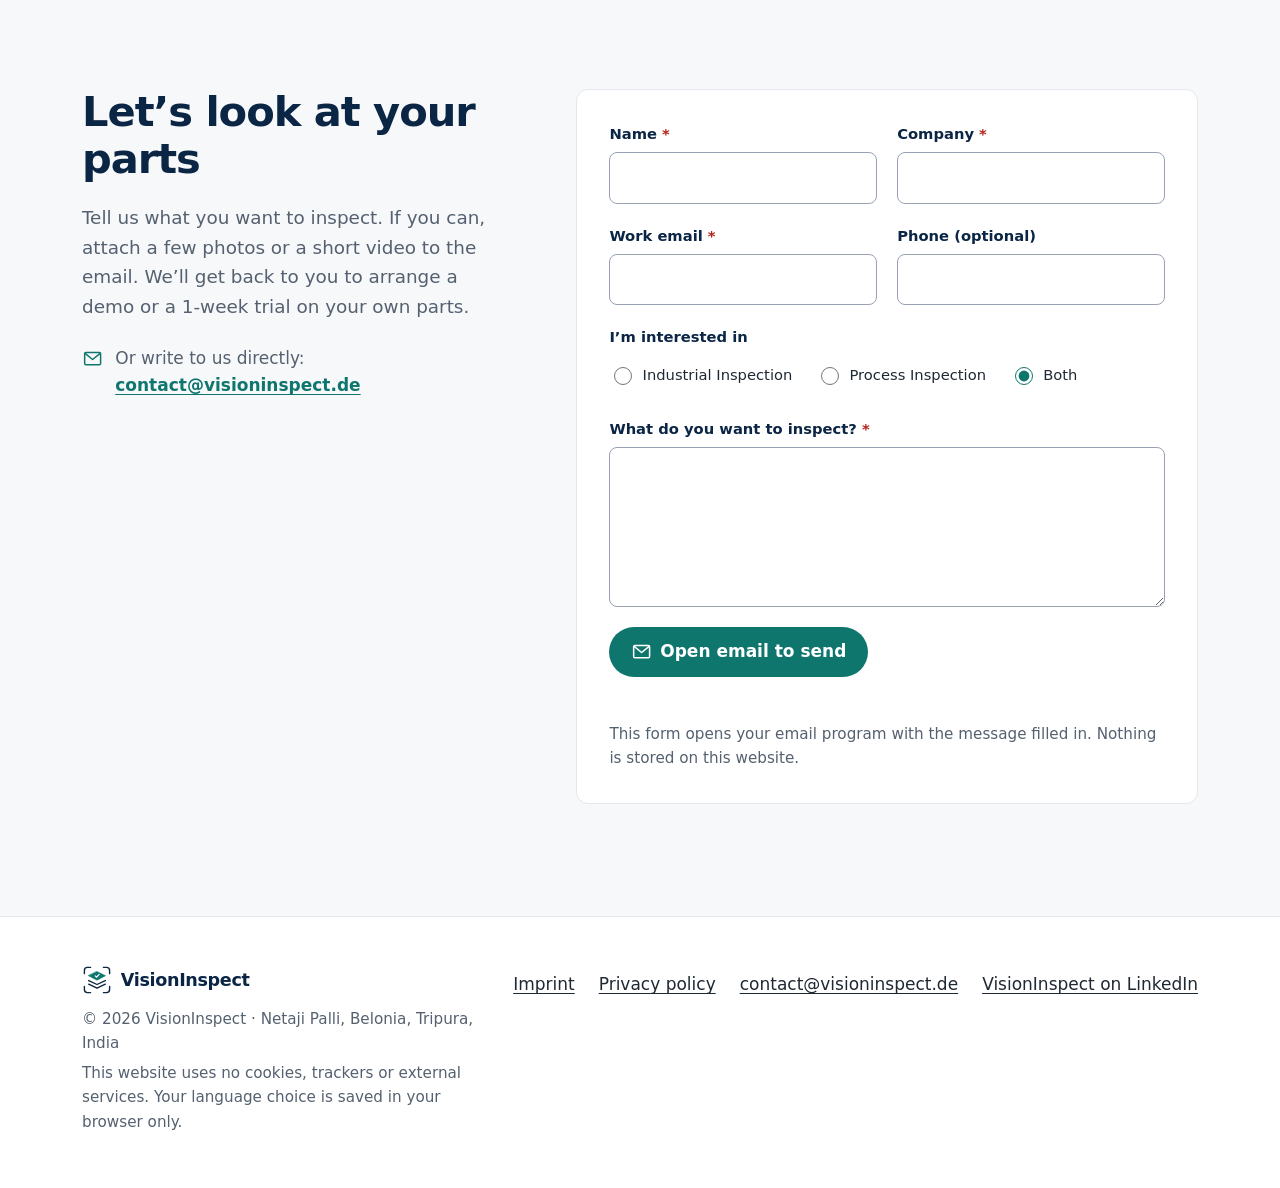
==== commit acc52b38: "Showcase: real bent-pin result from the VisA dataset First carousel slide is now a real VisionInspec" ====
--- a/index.html
+++ b/index.html
@@ -23,7 +23,7 @@
   <meta property="og:locale" content="en_US">
   <meta property="og:locale:alternate" content="de_DE">
   <meta name="twitter:card" content="summary_large_image">
-  <link rel="preload" as="image" href="img/showcase/01-missing-photo.svg">
+  <link rel="preload" as="image" href="img/showcase/03-bent-pin-photo.webp">
   <script type="application/ld+json">
   {
     "@context": "https://schema.org",
@@ -105,7 +105,7 @@
             "name": "How many good samples do I need?",
             "acceptedAnswer": {
               "@type": "Answer",
-              "text": "It depends on how much your good parts vary. Start with a set of good parts, then use the Test step. If OK parts are flagged, add them as good samples or mark them “this was actually OK”."
+              "text": "It depends on how much your good parts vary. For the bent-pin example above, one good board was enough. Start with a set of good parts, then use the Test step. If OK parts are flagged, add them as good samples or mark them “this was actually OK”."
             }
           },
           {
@@ -475,7 +475,7 @@
           <h2 id="faq-title" data-i18n="faq.title">Questions we hear</h2>
         </header>
         <div class="faq">
-          <details><summary data-i18n="faq.q1">How many good samples do I need?</summary><p data-i18n="faq.a1">It depends on how much your good parts vary. Start with a set of good parts, then use the Test step. If OK parts are flagged, add them as good samples or mark them “this was actually OK”.</p></details>
+          <details><summary data-i18n="faq.q1">How many good samples do I need?</summary><p data-i18n="faq.a1">It depends on how much your good parts vary. For the bent-pin example above, one good board was enough. Start with a set of good parts, then use the Test step. If OK parts are flagged, add them as good samples or mark them “this was actually OK”.</p></details>
           <details><summary data-i18n="faq.q2">Do I need images of defects?</summary><p data-i18n="faq.a2">No. The model learns from good parts only. You can add bad samples to check that your pass/fail limit is right, but you don’t have to.</p></details>
           <details><summary data-i18n="faq.q3">What hardware do I need?</summary><p data-i18n="faq.a3">A PC with an NVIDIA GPU. We develop and test on a laptop with an Intel Core Ultra 7, 64 GB RAM and an NVIDIA RTX GPU with 4 GB of GPU memory. More GPU memory is recommended.</p></details>
           <details><summary data-i18n="faq.q4">Does any data leave my network?</summary><p data-i18n="faq.a4">Not by default. Everything runs locally and works offline. Only if you turn on the optional AI check are images of failed parts or finished steps sent, to the AI account you configured.</p></details>
--- a/css/styles.css
+++ b/css/styles.css
@@ -305,6 +305,8 @@
 .carousel-track { display: flex; transition: transform .5s cubic-bezier(.2, .7, .2, 1); }
 .slide { flex: 0 0 100%; min-width: 0; }
 .slide-caption { margin: .9rem 0 0; font-weight: 600; color: var(--ink); min-height: 3.2em; }
+.slide-credit { margin: 0; font-size: .8rem; color: var(--muted); }
+.slide-credit a { color: inherit; }
 .carousel-controls { display: flex; align-items: center; gap: 12px; }
 .carousel-dots { display: flex; flex-wrap: wrap; gap: 0; margin-right: auto; }
 .dot {
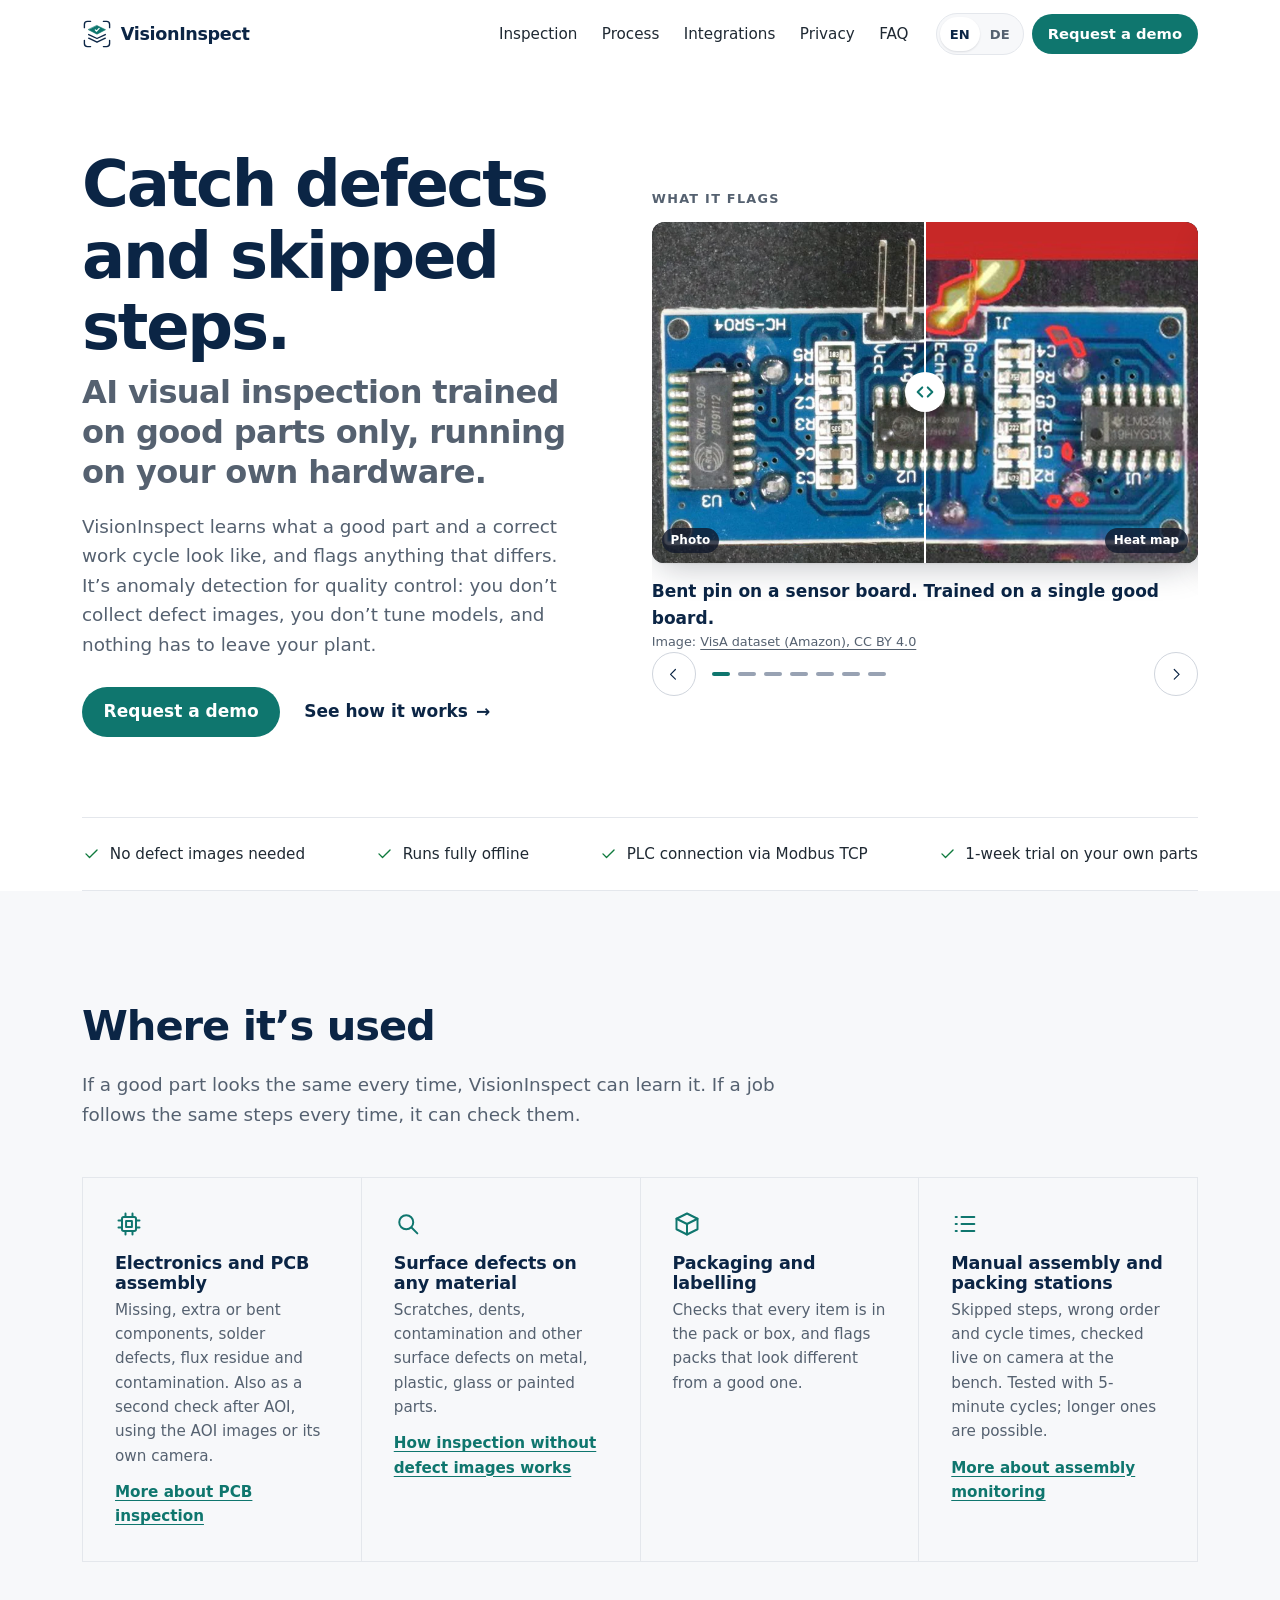
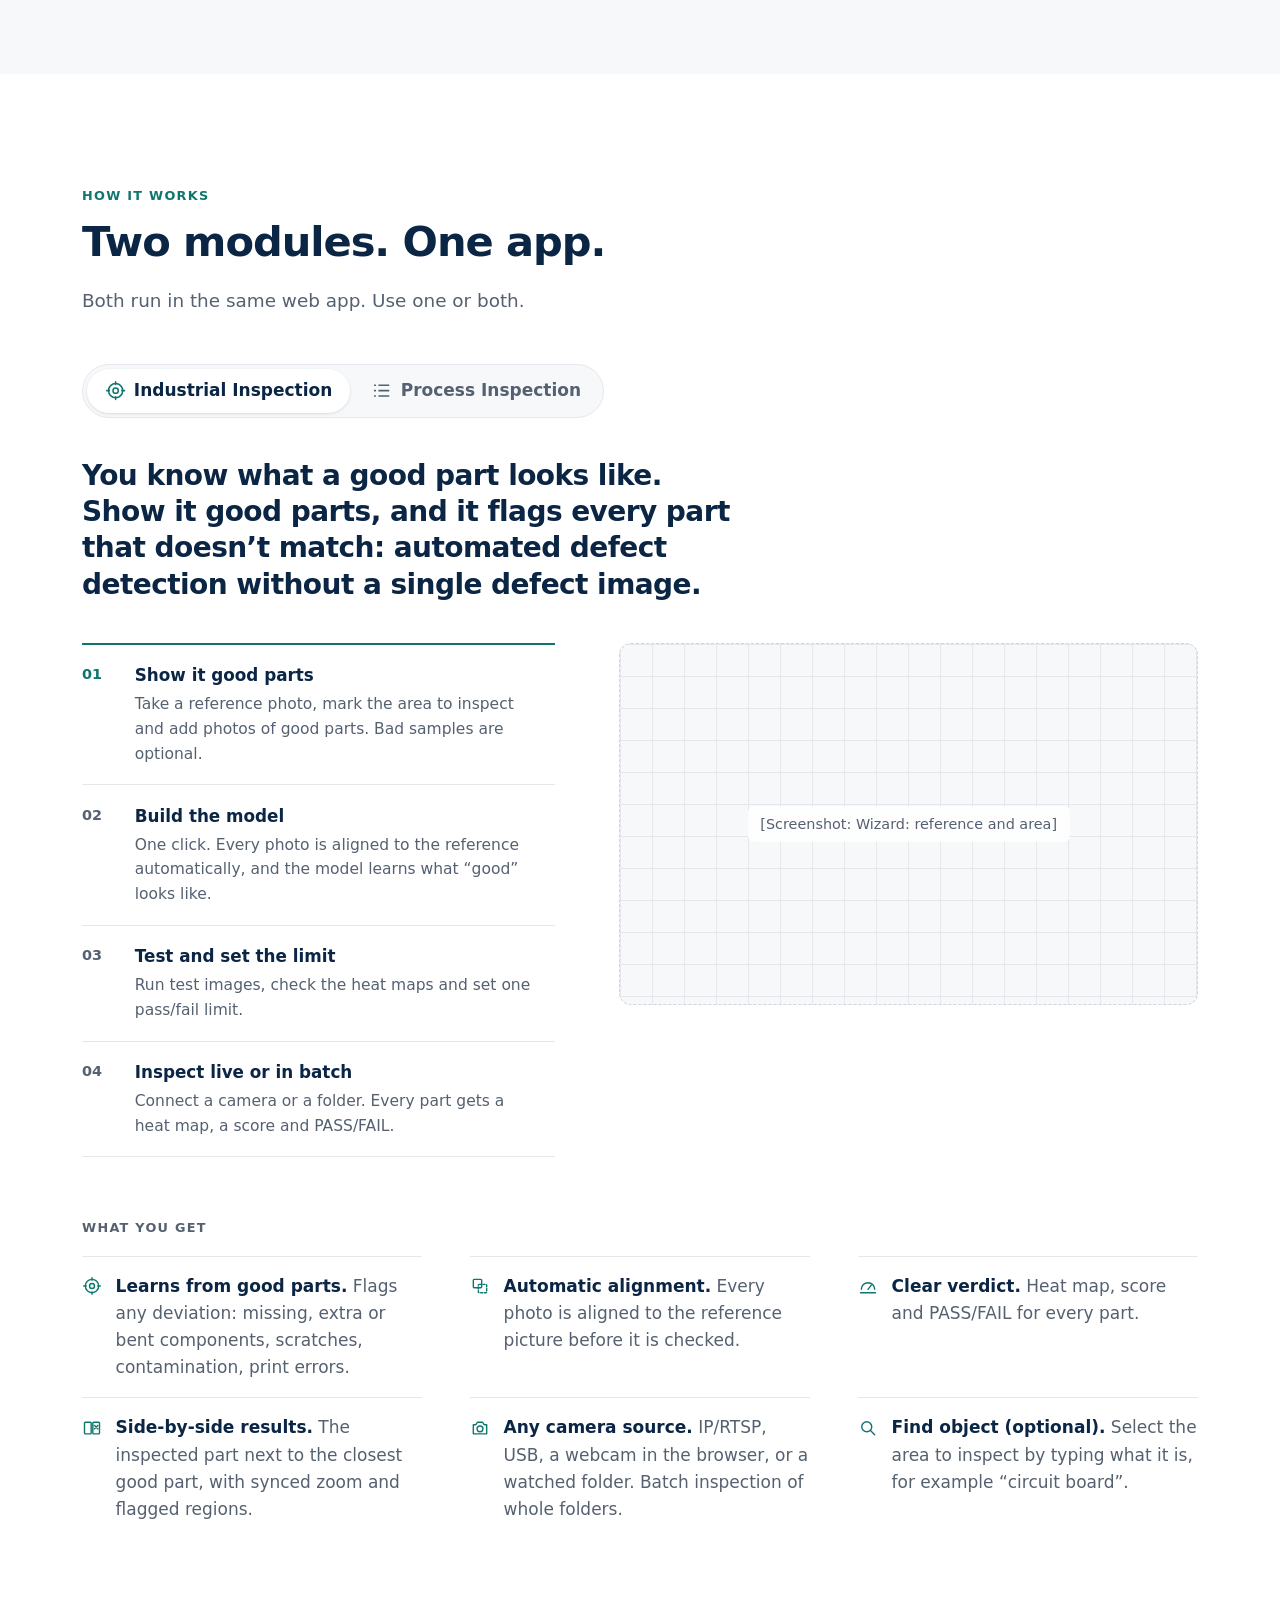
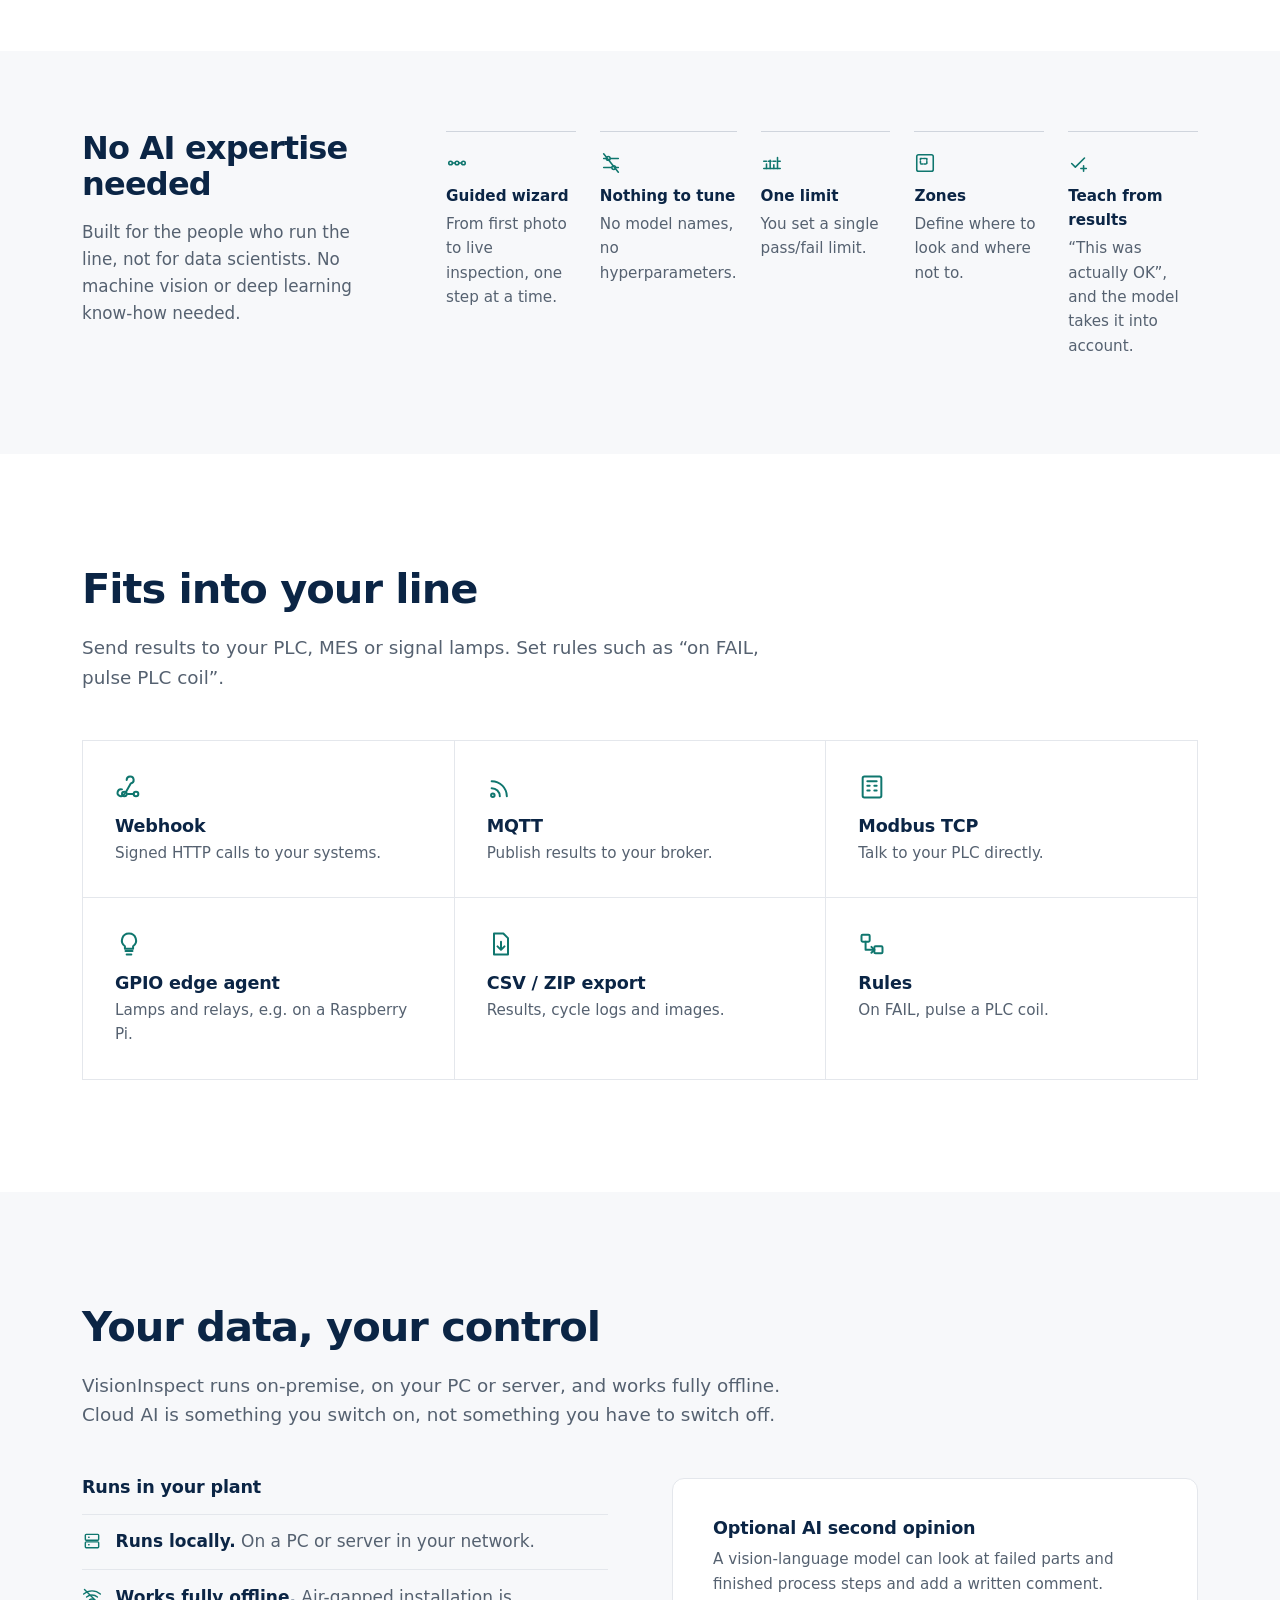
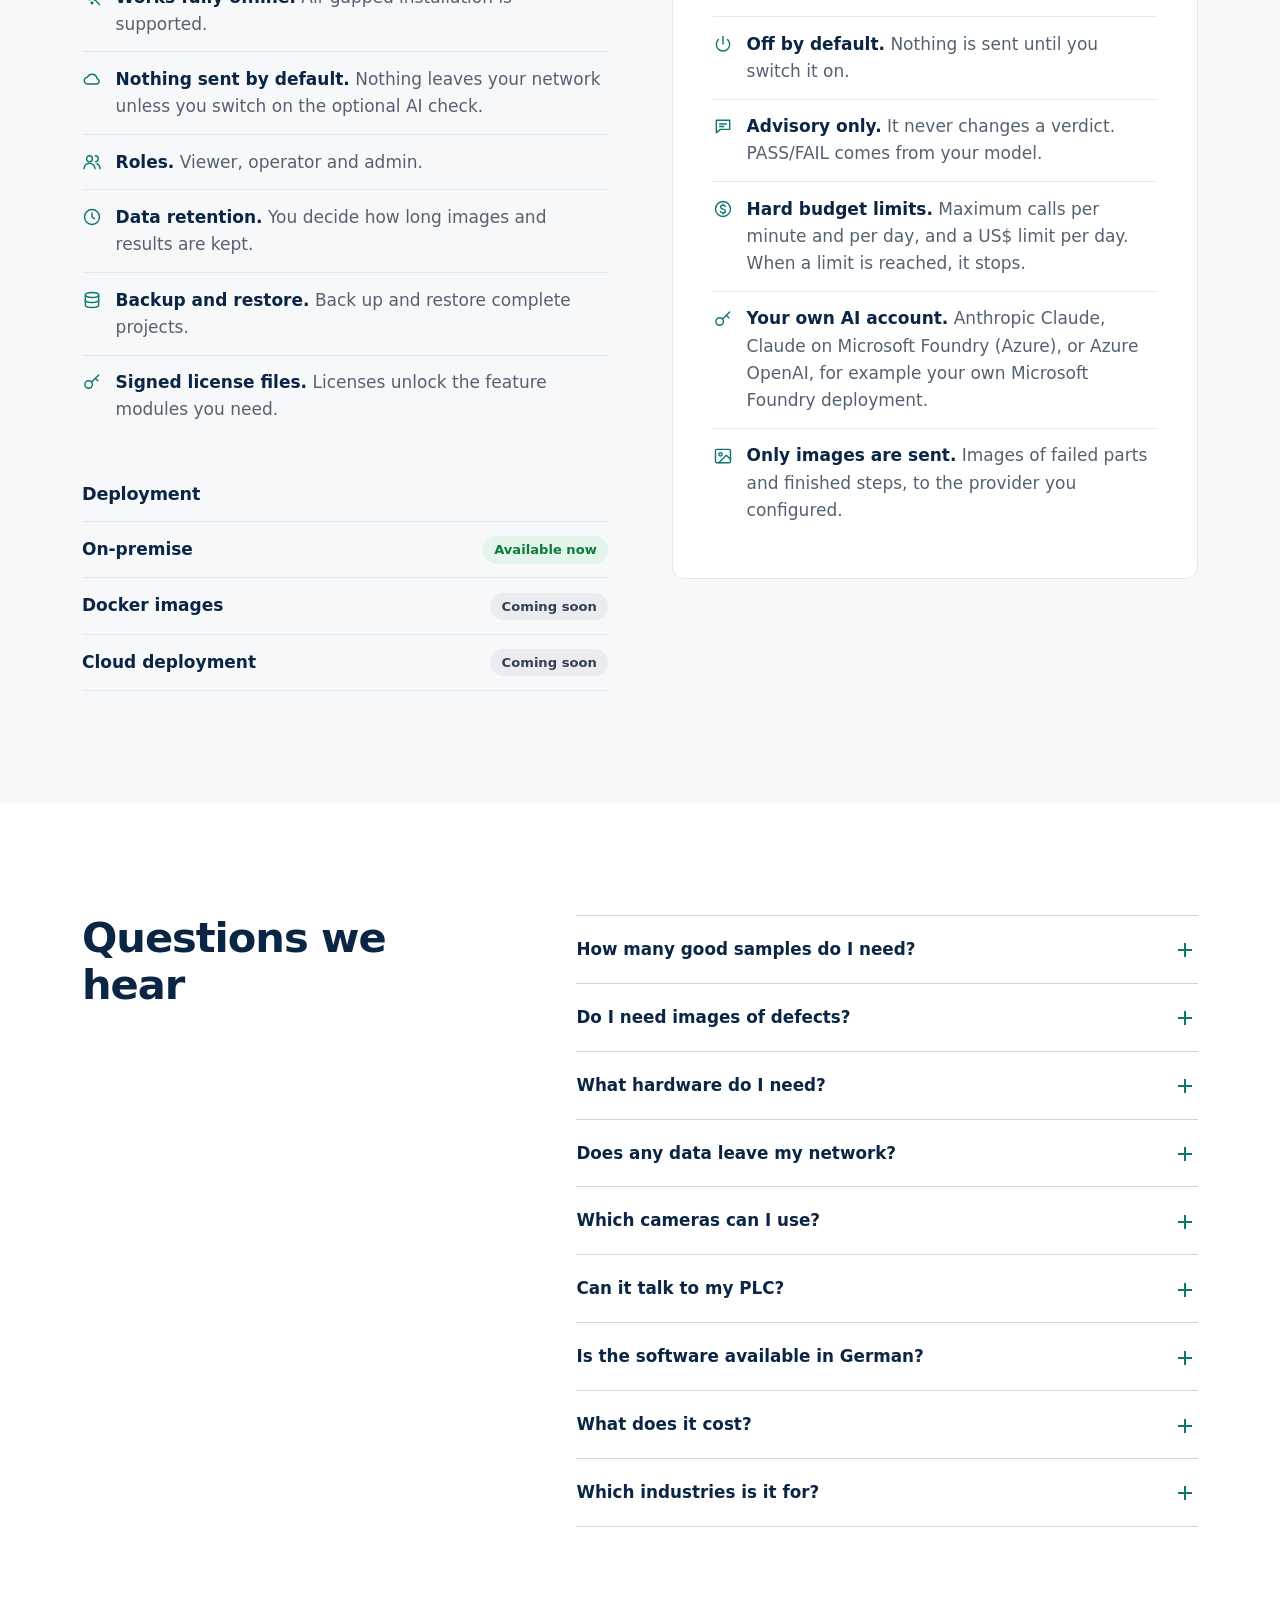
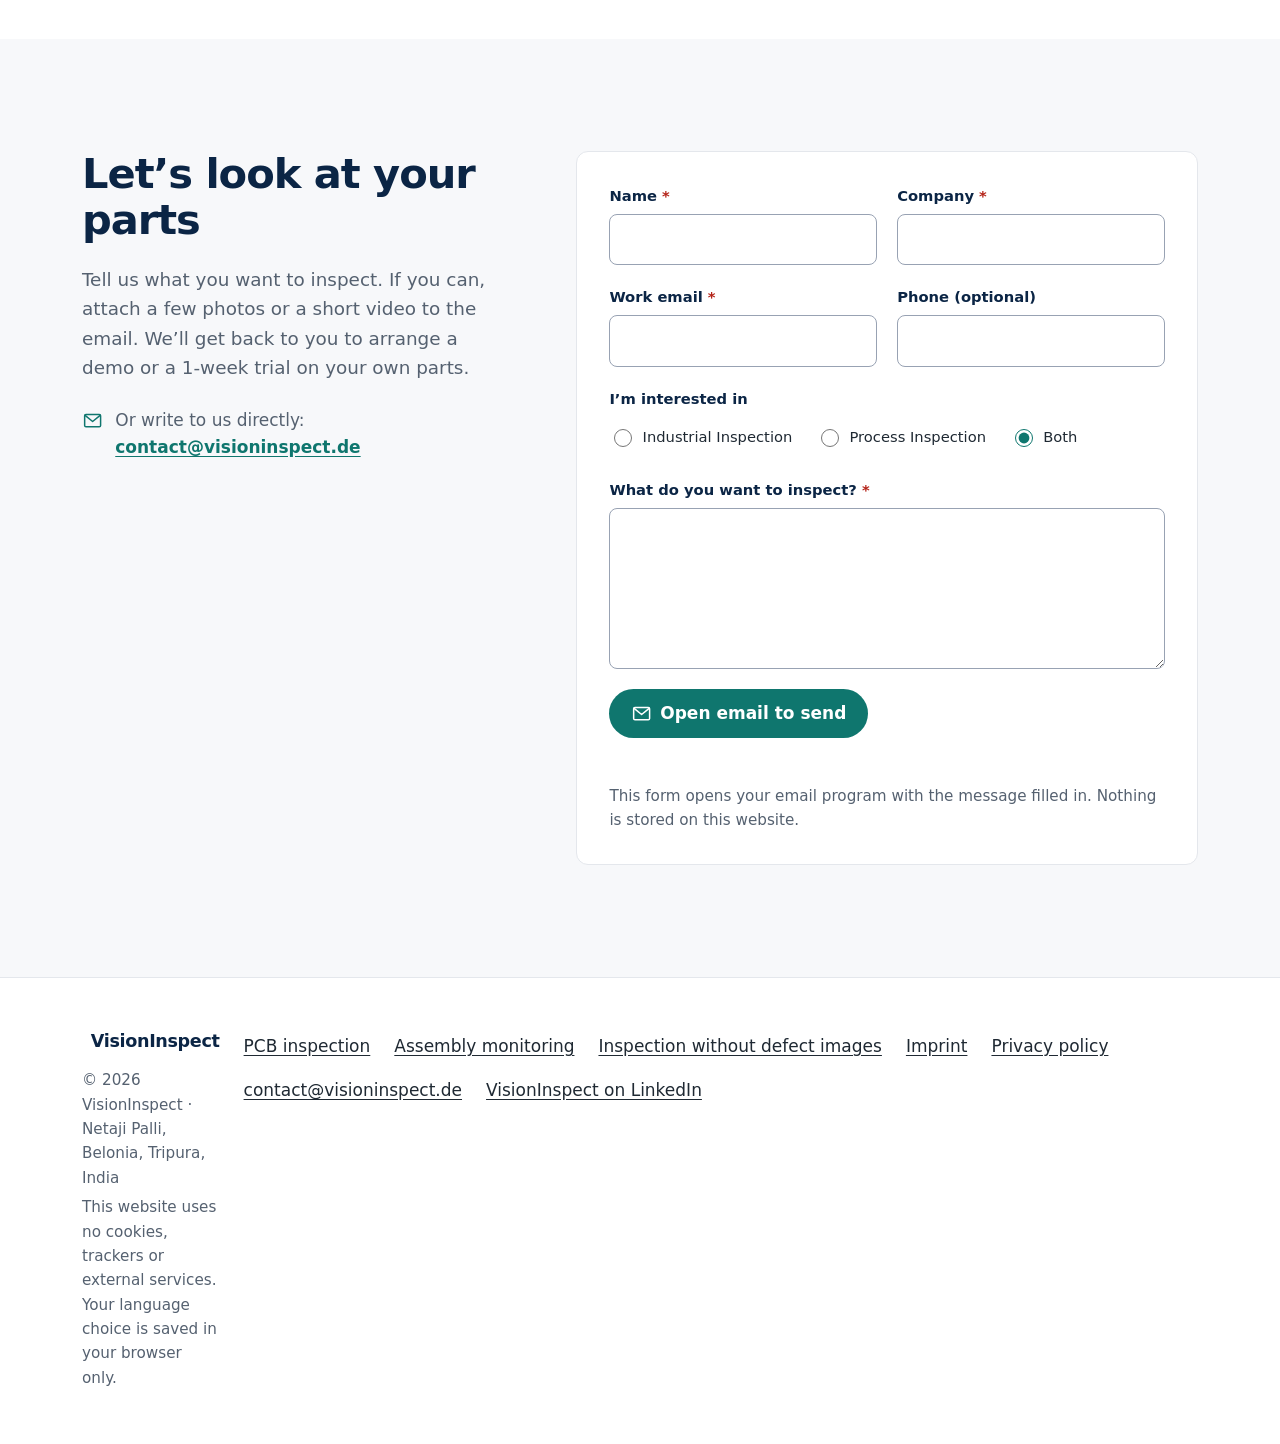
==== commit 1787ad6b: "SEO: solution pages for PCB inspection, assembly monitoring, no defect images Three new pages in Eng" ====
--- a/index.html
+++ b/index.html
@@ -71,6 +71,7 @@
       },
       {
         "@type": "SoftwareApplication",
+        "@id": "https://visioninspect.de/#software",
         "name": "VisionInspect",
         "applicationCategory": "BusinessApplication",
         "applicationSubCategory": "AI visual inspection",
@@ -321,10 +322,10 @@
           <p class="lead" data-i18n="use.lead">If a good part looks the same every time, VisionInspect can learn it. If a job follows the same steps every time, it can check them.</p>
         </header>
         <ul class="tiles tiles-4">
-          <li><svg class="icon" aria-hidden="true"><use href="#i-chip"/></svg><h3 data-i18n="use.pcb.t">Electronics and PCB assembly</h3><p data-i18n="use.pcb.d">Missing, extra or bent components, solder defects, flux residue and contamination. Also as a second check after AOI, using the AOI images or its own camera.</p></li>
-          <li><svg class="icon" aria-hidden="true"><use href="#i-search"/></svg><h3 data-i18n="use.parts.t">Surface defects on any material</h3><p data-i18n="use.parts.d">Scratches, dents, contamination and other surface defects on metal, plastic, glass or painted parts.</p></li>
+          <li><svg class="icon" aria-hidden="true"><use href="#i-chip"/></svg><h3 data-i18n="use.pcb.t">Electronics and PCB assembly</h3><p data-i18n="use.pcb.d">Missing, extra or bent components, solder defects, flux residue and contamination. Also as a second check after AOI, using the AOI images or its own camera.</p><a class="tile-link" href="/pcb-inspection/" data-page="pcb" data-i18n="use.pcb.more">More about PCB inspection</a></li>
+          <li><svg class="icon" aria-hidden="true"><use href="#i-search"/></svg><h3 data-i18n="use.parts.t">Surface defects on any material</h3><p data-i18n="use.parts.d">Scratches, dents, contamination and other surface defects on metal, plastic, glass or painted parts.</p><a class="tile-link" href="/visual-inspection-without-defect-images/" data-page="anomaly" data-i18n="use.parts.more">How inspection without defect images works</a></li>
           <li><svg class="icon" aria-hidden="true"><use href="#i-box"/></svg><h3 data-i18n="use.pack.t">Packaging and labelling</h3><p data-i18n="use.pack.d">Checks that every item is in the pack or box, and flags packs that look different from a good one.</p></li>
-          <li><svg class="icon" aria-hidden="true"><use href="#i-list"/></svg><h3 data-i18n="use.assembly.t">Manual assembly and packing stations</h3><p data-i18n="use.assembly.d">Skipped steps, wrong order and cycle times, checked live on camera at the bench. Tested with 5-minute cycles; longer ones are possible.</p></li>
+          <li><svg class="icon" aria-hidden="true"><use href="#i-list"/></svg><h3 data-i18n="use.assembly.t">Manual assembly and packing stations</h3><p data-i18n="use.assembly.d">Skipped steps, wrong order and cycle times, checked live on camera at the bench. Tested with 5-minute cycles; longer ones are possible.</p><a class="tile-link" href="/assembly-monitoring/" data-page="assembly" data-i18n="use.assembly.more">More about assembly monitoring</a></li>
         </ul>
       </div>
     </section>
@@ -552,6 +553,9 @@
         <p class="muted" data-i18n="footer.note">This website uses no cookies, trackers or external services. Your language choice is saved in your browser only.</p>
       </div>
       <ul class="footer-links">
+        <li><a href="/pcb-inspection/" data-page="pcb" data-i18n="footer.pcb">PCB inspection</a></li>
+        <li><a href="/assembly-monitoring/" data-page="assembly" data-i18n="footer.assembly">Assembly monitoring</a></li>
+        <li><a href="/visual-inspection-without-defect-images/" data-page="anomaly" data-i18n="footer.anomaly">Inspection without defect images</a></li>
         <li><a href="imprint.html" data-i18n="footer.imprint">Imprint</a></li>
         <li><a href="privacy.html" data-i18n="footer.privacy">Privacy policy</a></li>
         <li><a data-config-mail href="mailto:contact@visioninspect.de">contact@visioninspect.de</a></li>
--- a/css/styles.css
+++ b/css/styles.css
@@ -211,7 +211,7 @@
   background: var(--bg-alt);
   border: 1px solid var(--line);
 }
-.lang-switch button {
+.lang-switch button, .lang-switch a {
   min-width: 40px;
   min-height: 34px;
   border: 0;
@@ -223,7 +223,9 @@
   font-weight: 700;
   cursor: pointer;
 }
-.lang-switch button[aria-pressed="true"] { background: #fff; color: var(--ink); box-shadow: 0 1px 2px rgba(16, 24, 40, .12); }
+.lang-switch a { display: inline-flex; align-items: center; justify-content: center; text-decoration: none; }
+.lang-switch a:hover { color: var(--ink); }
+.lang-switch button[aria-pressed="true"], .lang-switch a[aria-current="true"] { background: #fff; color: var(--ink); box-shadow: 0 1px 2px rgba(16, 24, 40, .12); }
 
 @media (min-width: 600px) {
   .header-cta { display: inline-flex; }
@@ -584,6 +586,10 @@
 .tiles .icon { width: 28px; height: 28px; color: var(--accent); margin-bottom: 1rem; }
 .tiles h3 { margin-bottom: .25rem; }
 .tiles p { margin: 0; color: var(--muted); font-size: .95rem; }
+.tile-link { display: inline-block; margin-top: .75rem; font-size: .95rem; font-weight: 600; }
+.tiles-related h3 a { color: var(--ink); text-decoration: none; }
+.tiles-related h3 a::after { content: " \2192"; color: var(--accent); }
+.tiles-related li:hover h3 a { color: var(--accent); }
 
 @media (min-width: 600px) { .tiles { grid-template-columns: repeat(2, 1fr); } }
 @media (min-width: 1000px) { .tiles { grid-template-columns: repeat(3, 1fr); } .tiles li { padding: 32px; } }
@@ -752,3 +758,48 @@
 
 /* "Where it's used": four tiles in one row on desktop */
 @media (min-width: 1000px) { .tiles-4 { grid-template-columns: repeat(4, 1fr); } }
+
+/* ---------- solution pages (pcb-inspection/ etc., written by tools/build.mjs) ---------- */
+.site-nav a[aria-current="page"] { color: var(--accent); font-weight: 600; }
+.page-hero { padding-bottom: 0; }
+.page-hero h1 { max-width: 20ch; font-size: clamp(2.1rem, 4.6vw, 3.4rem); }
+.page-hero .lead { max-width: 68ch; }
+.breadcrumbs ol { display: flex; flex-wrap: wrap; gap: .25rem; margin-bottom: 1.5rem; font-size: .9rem; color: var(--muted); }
+.breadcrumbs li + li::before { content: "/"; margin-right: .25rem; color: var(--line-strong); }
+.breadcrumbs a { color: var(--muted); }
+.breadcrumbs a:hover { color: var(--accent); }
+
+.prose { max-width: 70ch; }
+.prose p { color: var(--text); }
+.prose p:last-child { margin-bottom: 0; }
+
+.page-steps { display: grid; gap: 0 48px; border-top: 1px solid var(--line); }
+.page-steps li { display: flex; gap: 1.25rem; padding: 1.5rem 0; border-bottom: 1px solid var(--line); }
+.page-steps .step-num { color: var(--accent); }
+.page-steps h3 { margin-bottom: .25rem; }
+.page-steps p { margin: 0; color: var(--muted); }
+@media (min-width: 800px) { .page-steps { grid-template-columns: repeat(2, 1fr); } }
+
+.page-cols { display: grid; gap: 32px 64px; }
+@media (min-width: 800px) { .page-cols { grid-template-columns: repeat(2, 1fr); } }
+
+.table-wrap { overflow-x: auto; border: 1px solid var(--line); border-radius: var(--radius); background: var(--bg); }
+.compare-table { width: 100%; min-width: 640px; border-collapse: collapse; font-size: .95rem; }
+.compare-table th, .compare-table td { padding: .9rem 1rem; border-bottom: 1px solid var(--line); text-align: left; vertical-align: top; }
+.compare-table tbody tr:last-child > * { border-bottom: 0; }
+.compare-table thead th { color: var(--ink); font-weight: 650; background: var(--bg-alt); }
+.compare-table tbody th { color: var(--ink); font-weight: 600; }
+.compare-table td { color: var(--muted); }
+.compare-table th:last-child, .compare-table td:last-child { background: var(--accent-soft); color: var(--ink); }
+
+.example-figure { margin: 0; }
+.example-pair { display: grid; gap: 16px; }
+@media (min-width: 700px) { .example-pair { grid-template-columns: repeat(2, 1fr); } }
+.example-img { position: relative; overflow: hidden; border-radius: var(--radius); background: #2a2e33; }
+.example-img img { width: 100%; height: auto; }
+.example-figure figcaption { margin-top: .9rem; color: var(--ink); font-weight: 600; max-width: 75ch; }
+.example-figure .slide-credit { display: block; margin-top: .25rem; font-weight: 400; }
+
+.page-cta h2 { max-width: 24ch; }
+.page-cta .cta-row { gap: 16px 32px; }
+.page-cta .contact-direct { margin: 0; }
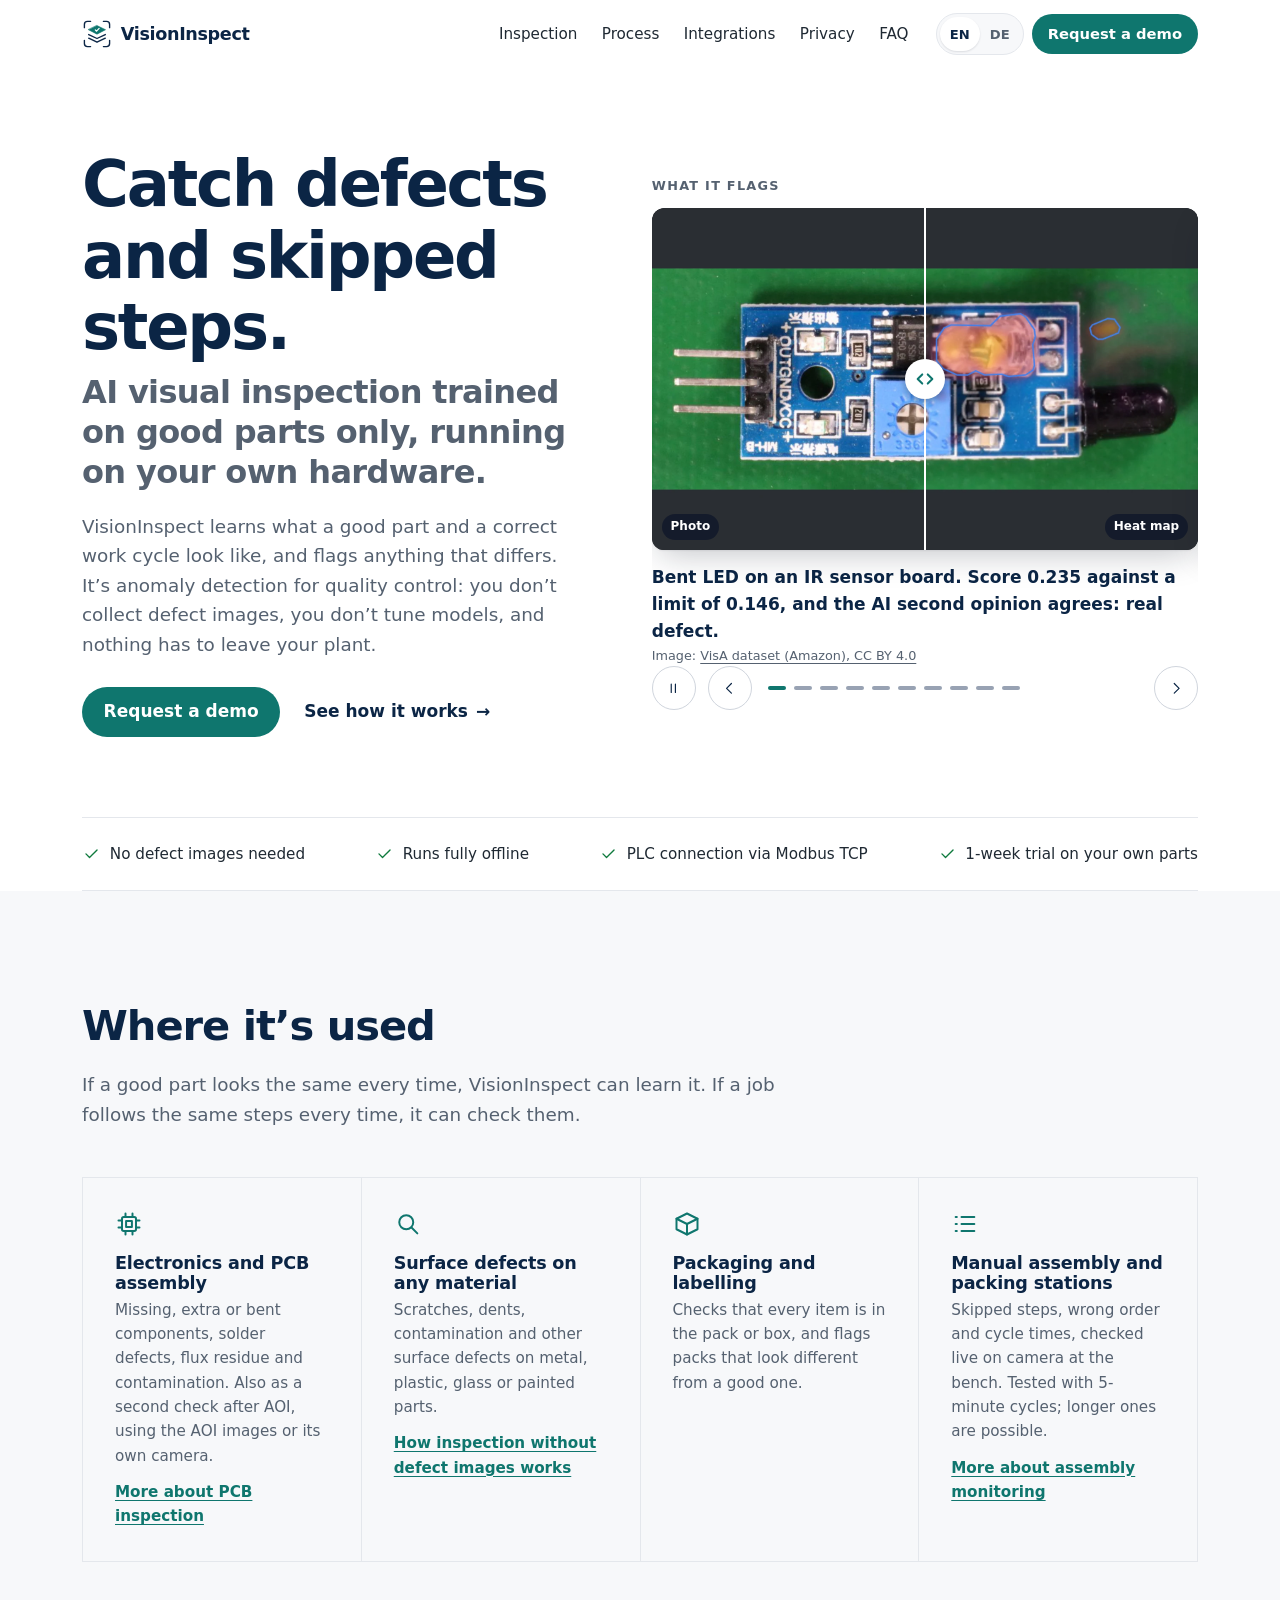
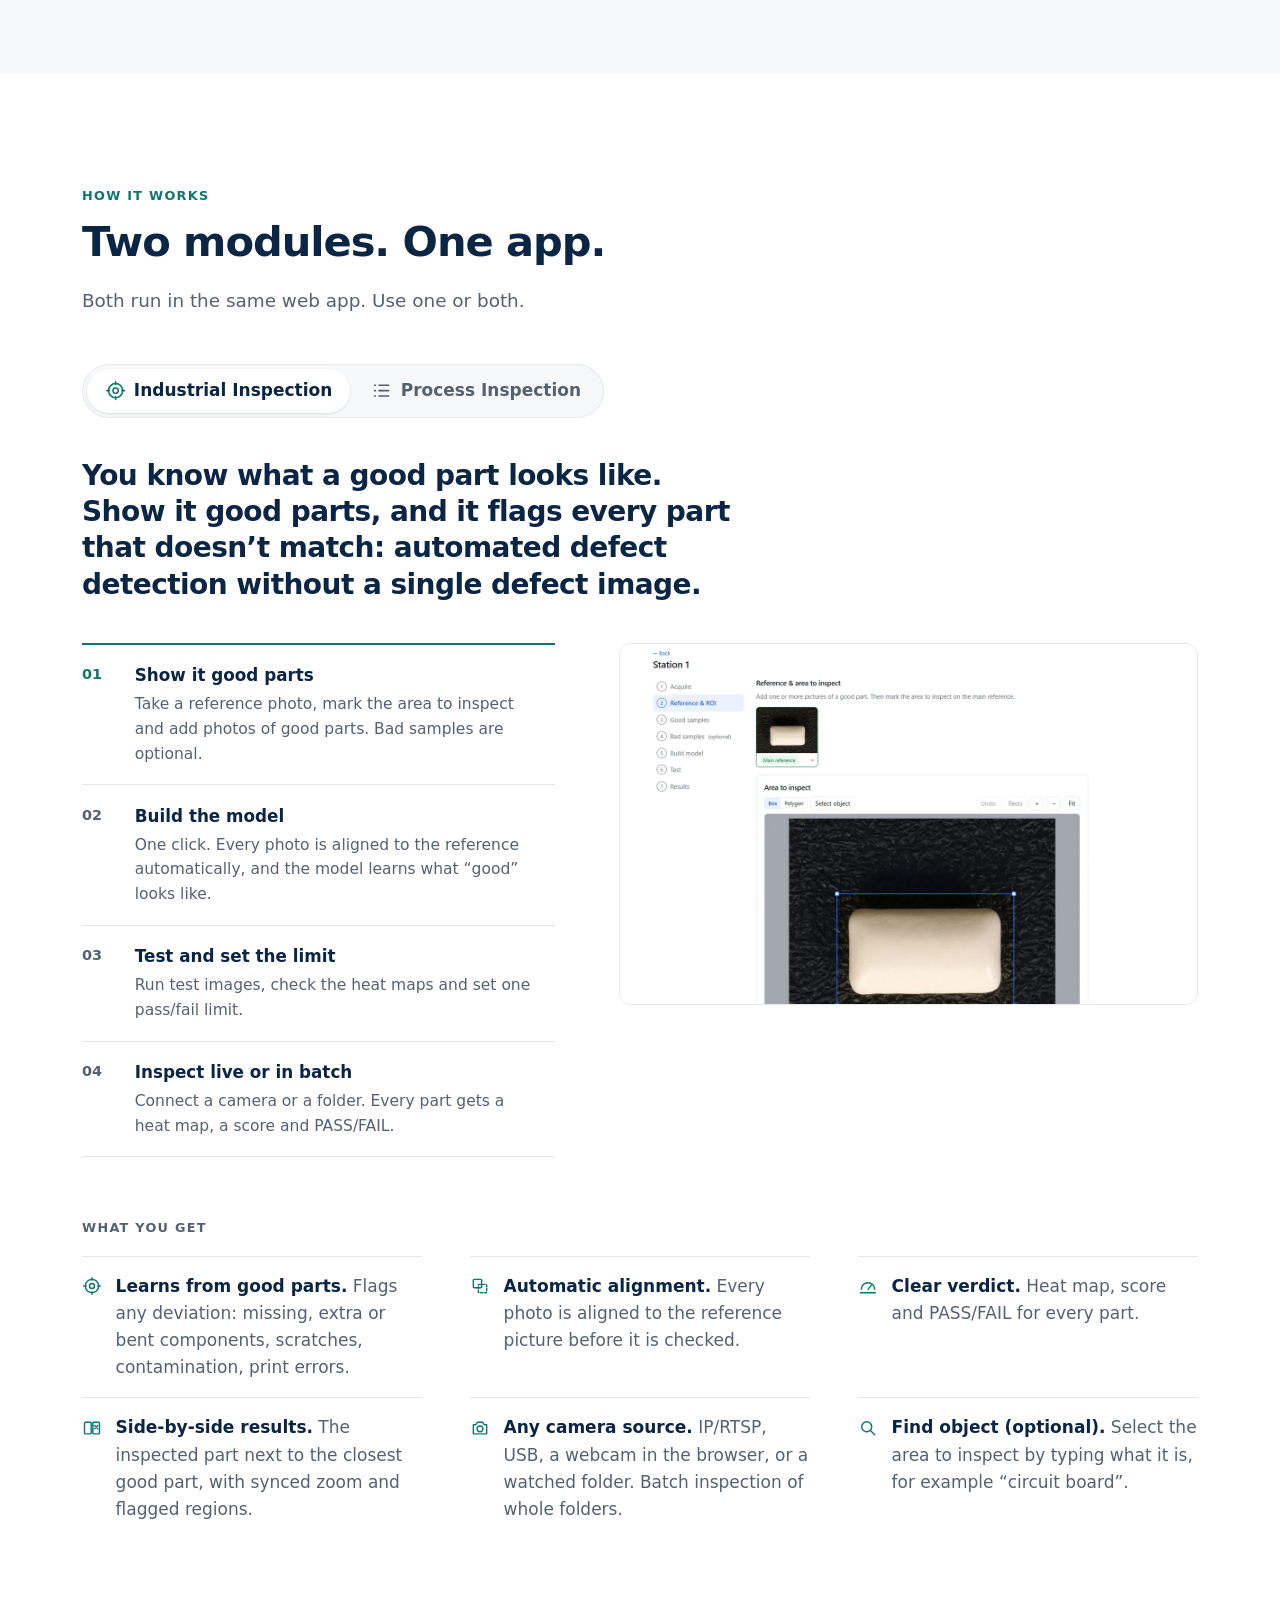
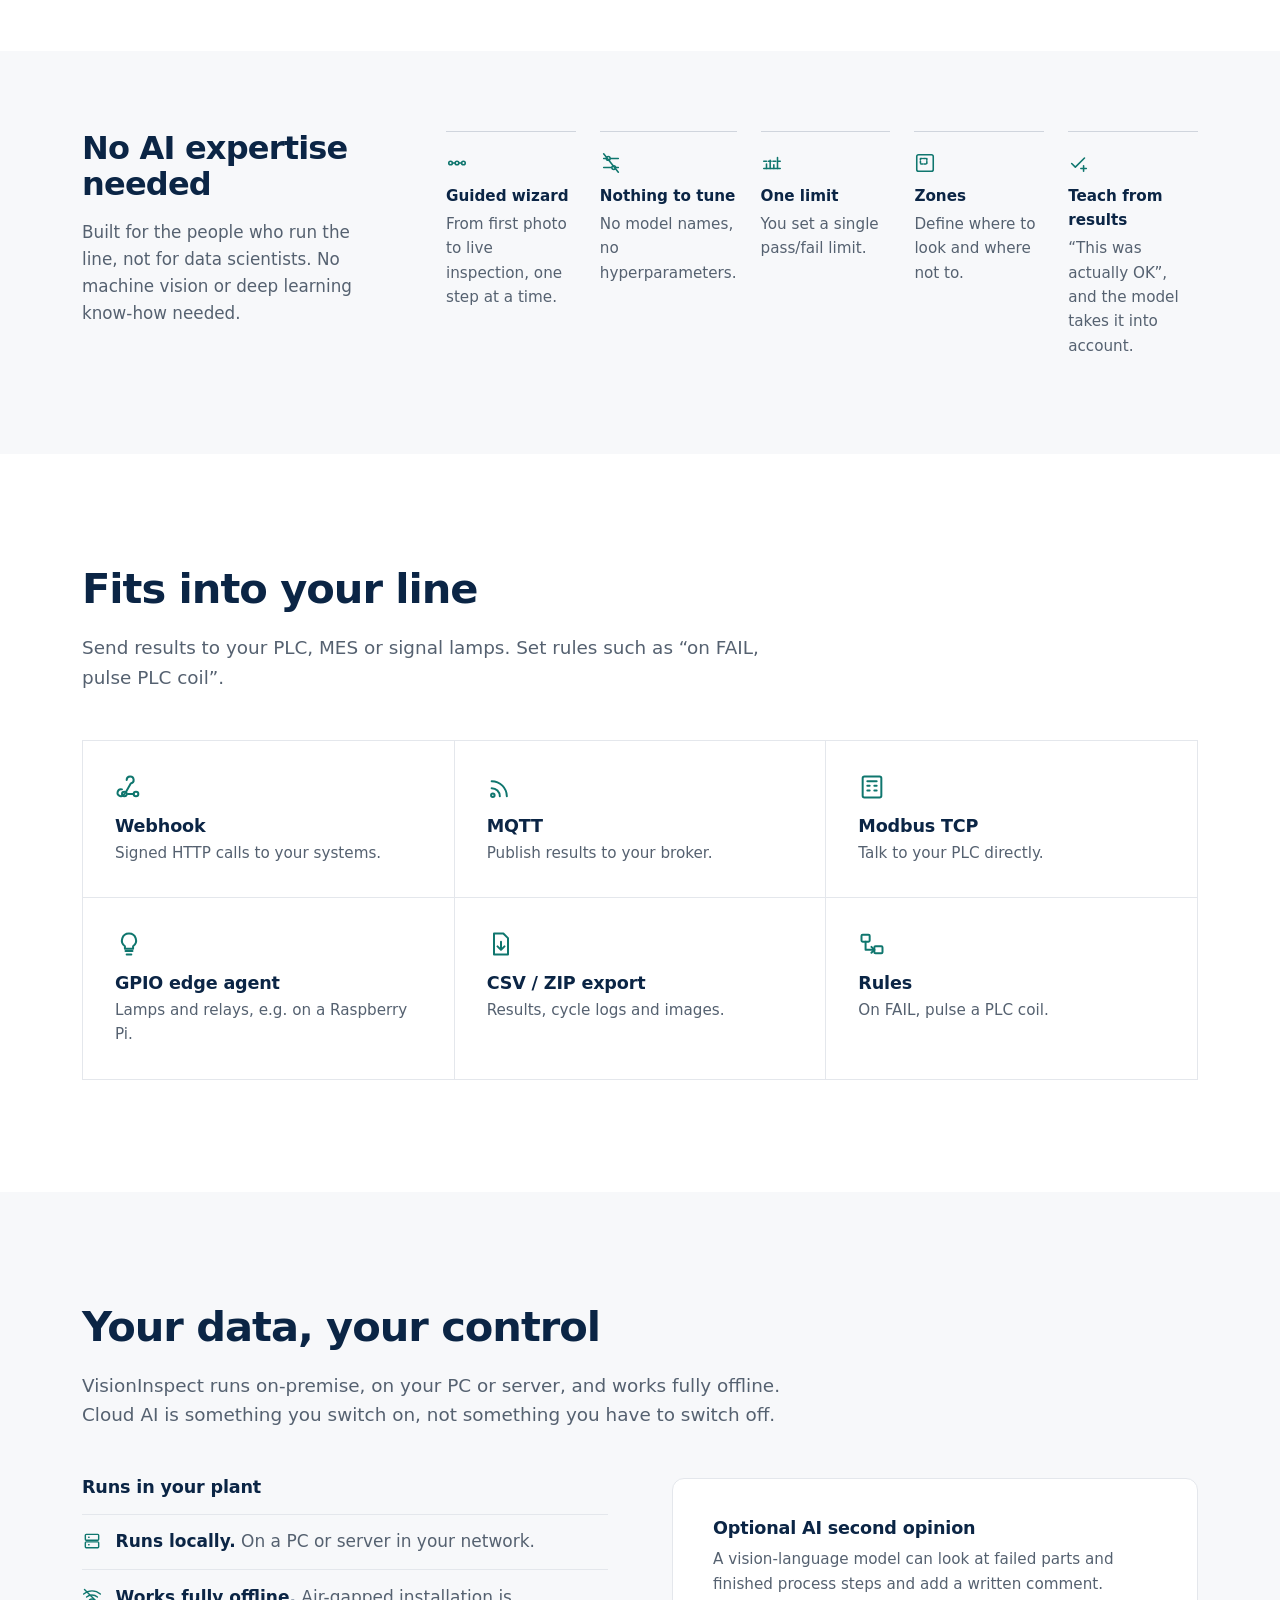
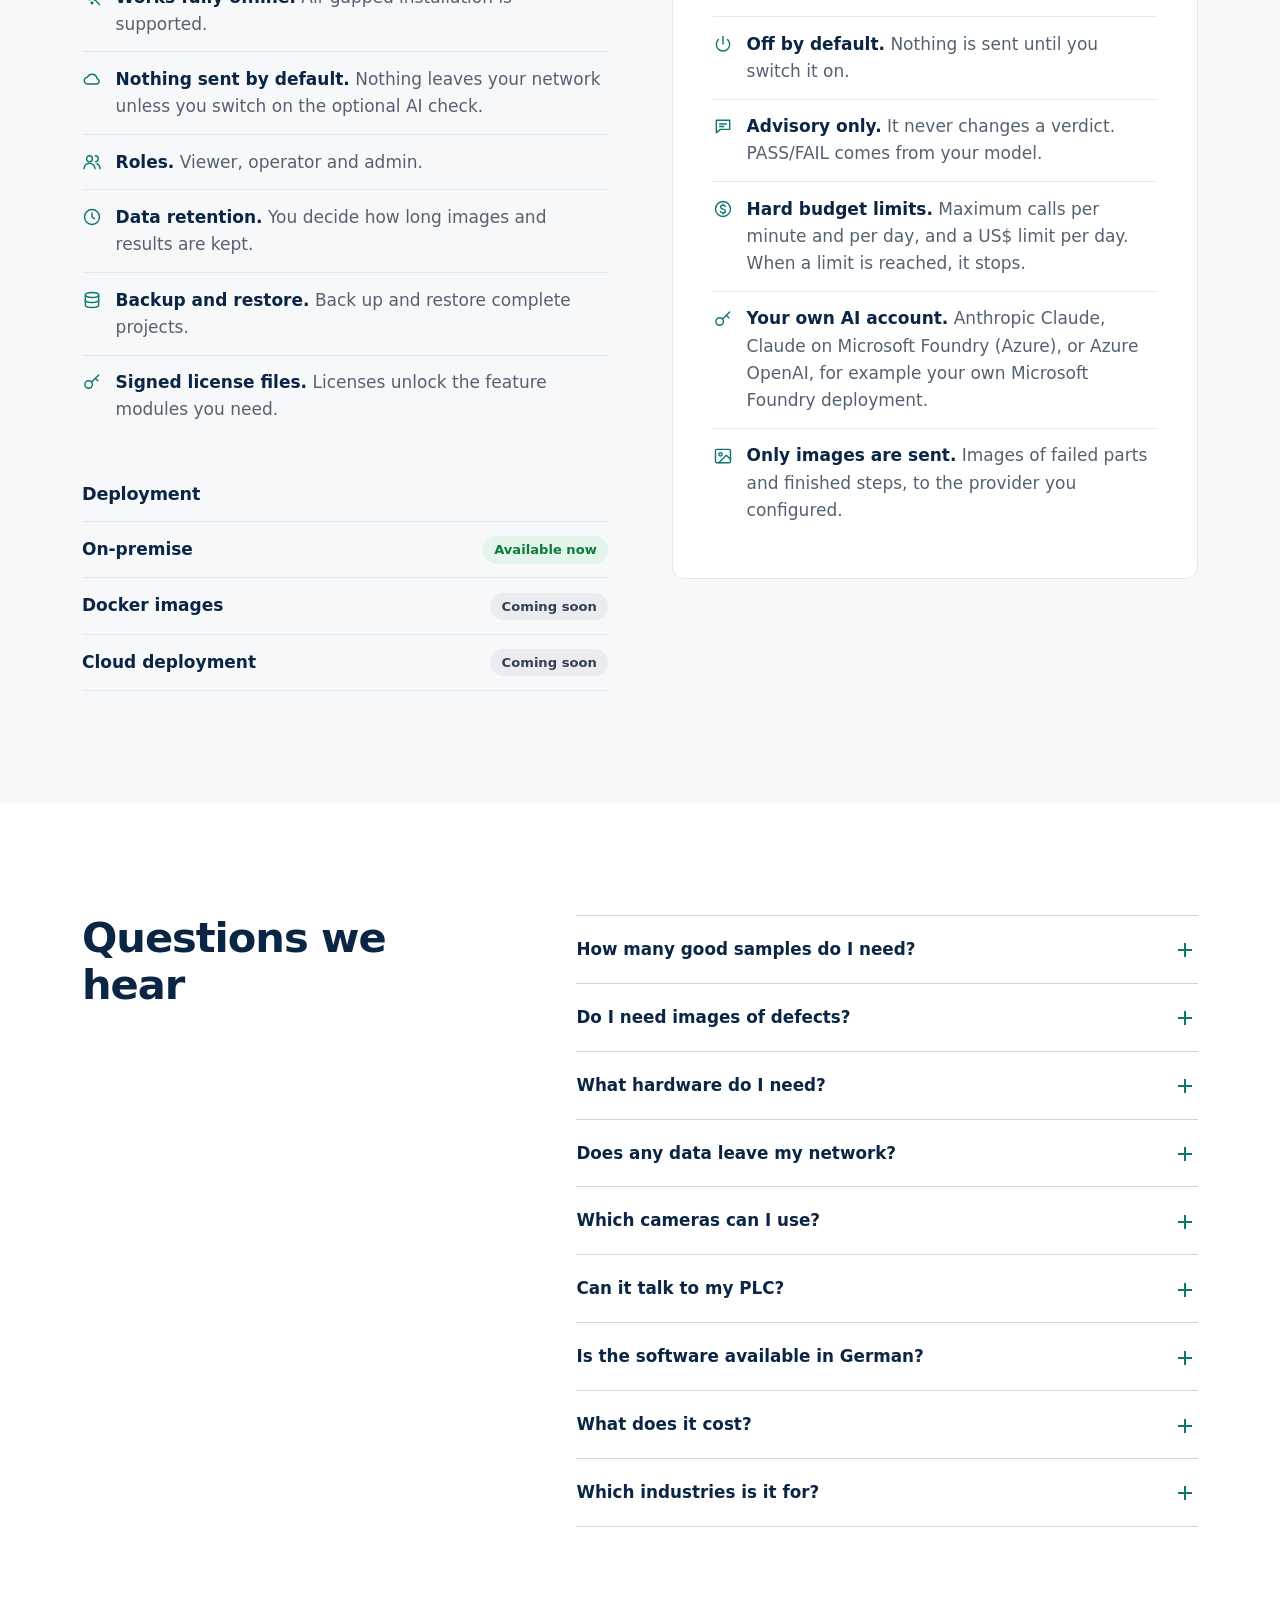
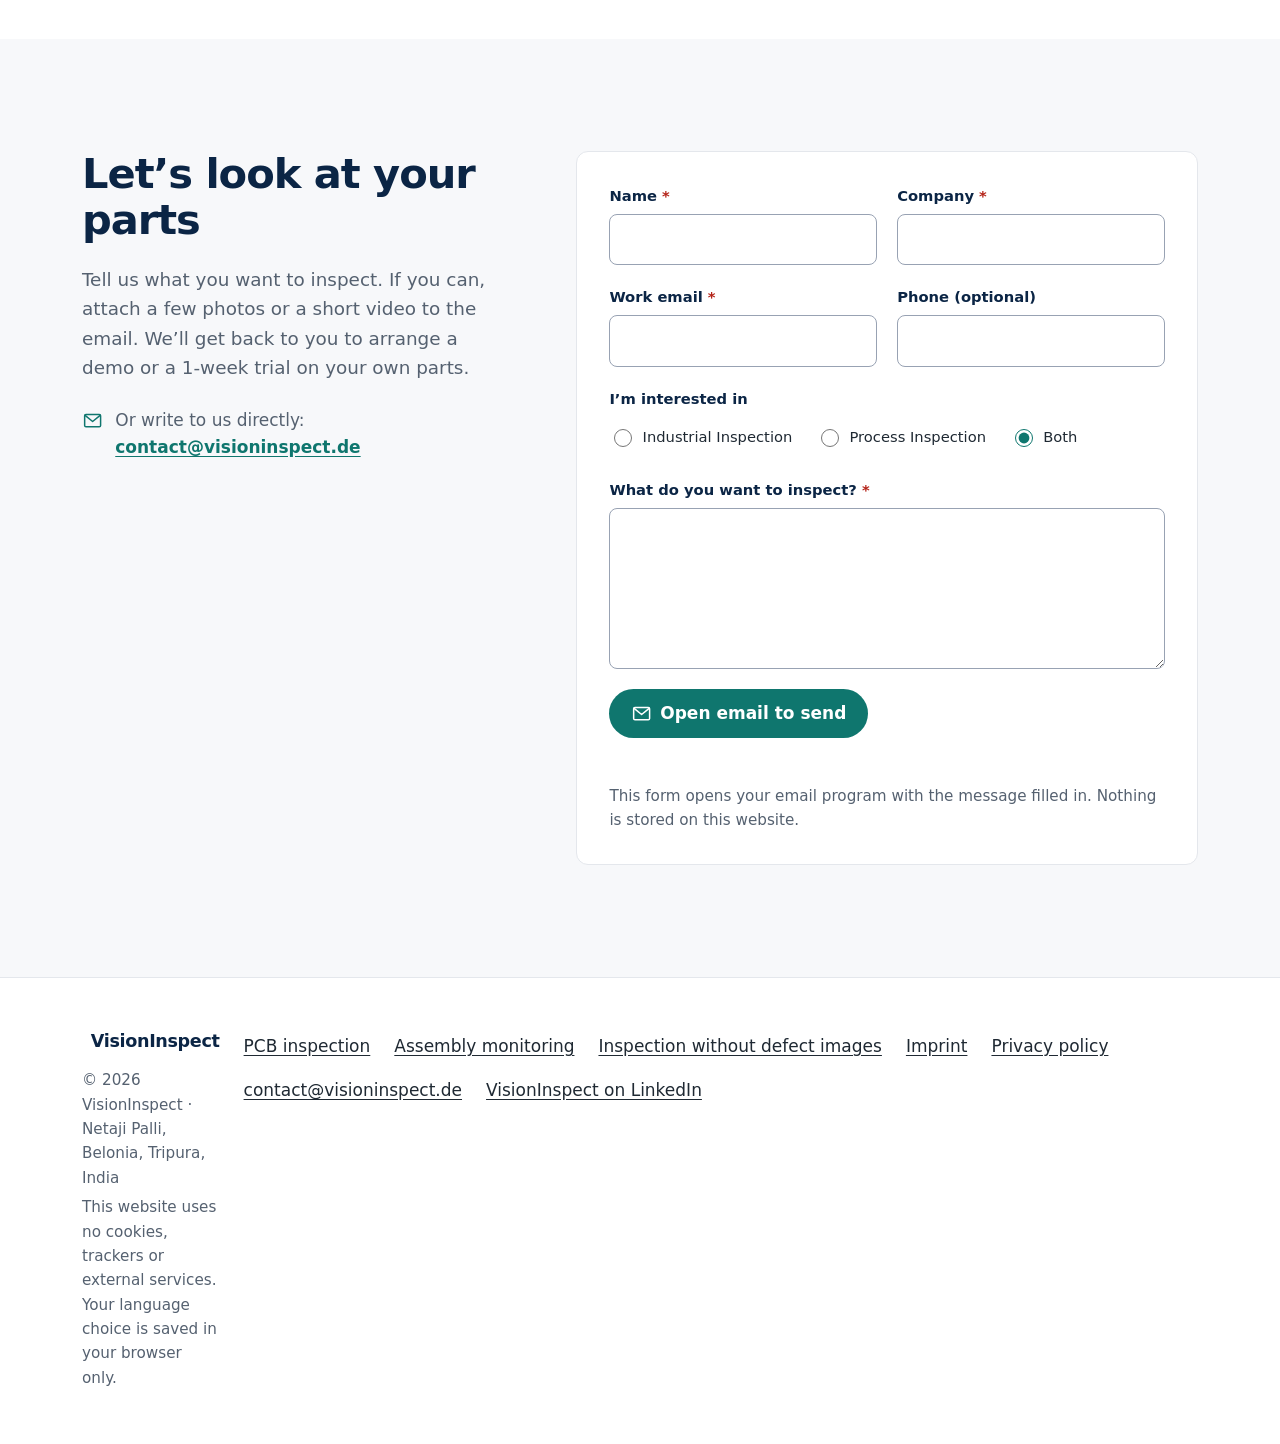
==== commit 7088b75b: "Carousel: 6 more real results, autoplay with pause button - New slides: bent LED on IR sensor board " ====
--- a/index.html
+++ b/index.html
@@ -23,7 +23,7 @@
   <meta property="og:locale" content="en_US">
   <meta property="og:locale:alternate" content="de_DE">
   <meta name="twitter:card" content="summary_large_image">
-  <link rel="preload" as="image" href="img/showcase/03-bent-pin-photo.webp">
+  <link rel="preload" as="image" href="img/showcase/00-bent-led-photo.webp">
   <script type="application/ld+json">
   {
     "@context": "https://schema.org",
@@ -226,6 +226,8 @@
       <symbol id="i-power" viewBox="0 0 24 24"><path d="M12 3v9"/><path d="M6.5 6.5a8 8 0 1 0 11 0"/></symbol>
       <symbol id="i-chev-l" viewBox="0 0 24 24"><path d="M15 5l-7 7 7 7"/></symbol>
       <symbol id="i-chev-r" viewBox="0 0 24 24"><path d="M9 5l7 7-7 7"/></symbol>
+      <symbol id="i-pause" viewBox="0 0 24 24"><path d="M9 6v12M15 6v12"/></symbol>
+      <symbol id="i-play" viewBox="0 0 24 24"><path d="M8 5.5v13l10.5-6.5z"/></symbol>
       <symbol id="i-menu" viewBox="0 0 24 24"><path d="M4 7h16M4 12h16M4 17h16"/></symbol>
       <symbol id="i-mail" viewBox="0 0 24 24"><rect x="3" y="5" width="18" height="14" rx="1.5"/><path d="M3.5 6l8.5 7 8.5-7"/></symbol>
     </defs>
@@ -292,6 +294,9 @@
             <div class="carousel-track" data-track></div>
           </div>
           <div class="carousel-controls">
+            <button type="button" class="icon-btn" data-autoplay hidden>
+              <svg class="icon" aria-hidden="true"><use href="#i-pause"/></svg>
+            </button>
             <button type="button" class="icon-btn" data-prev data-i18n-attr="aria-label:show.prev" aria-label="Previous example">
               <svg class="icon" aria-hidden="true"><use href="#i-chev-l"/></svg>
             </button>
--- a/css/styles.css
+++ b/css/styles.css
@@ -331,6 +331,11 @@
 }
 .dot[aria-current="true"]::after { background: var(--accent); }
 .dot:hover::after { background: var(--accent-dark); }
+@media (max-width: 599px) {
+  .carousel-controls { gap: 8px; }
+  .dot { width: 18px; }
+  .dot::after { left: 3px; right: 3px; }
+}
 
 .compare {
   --pos: 50%;
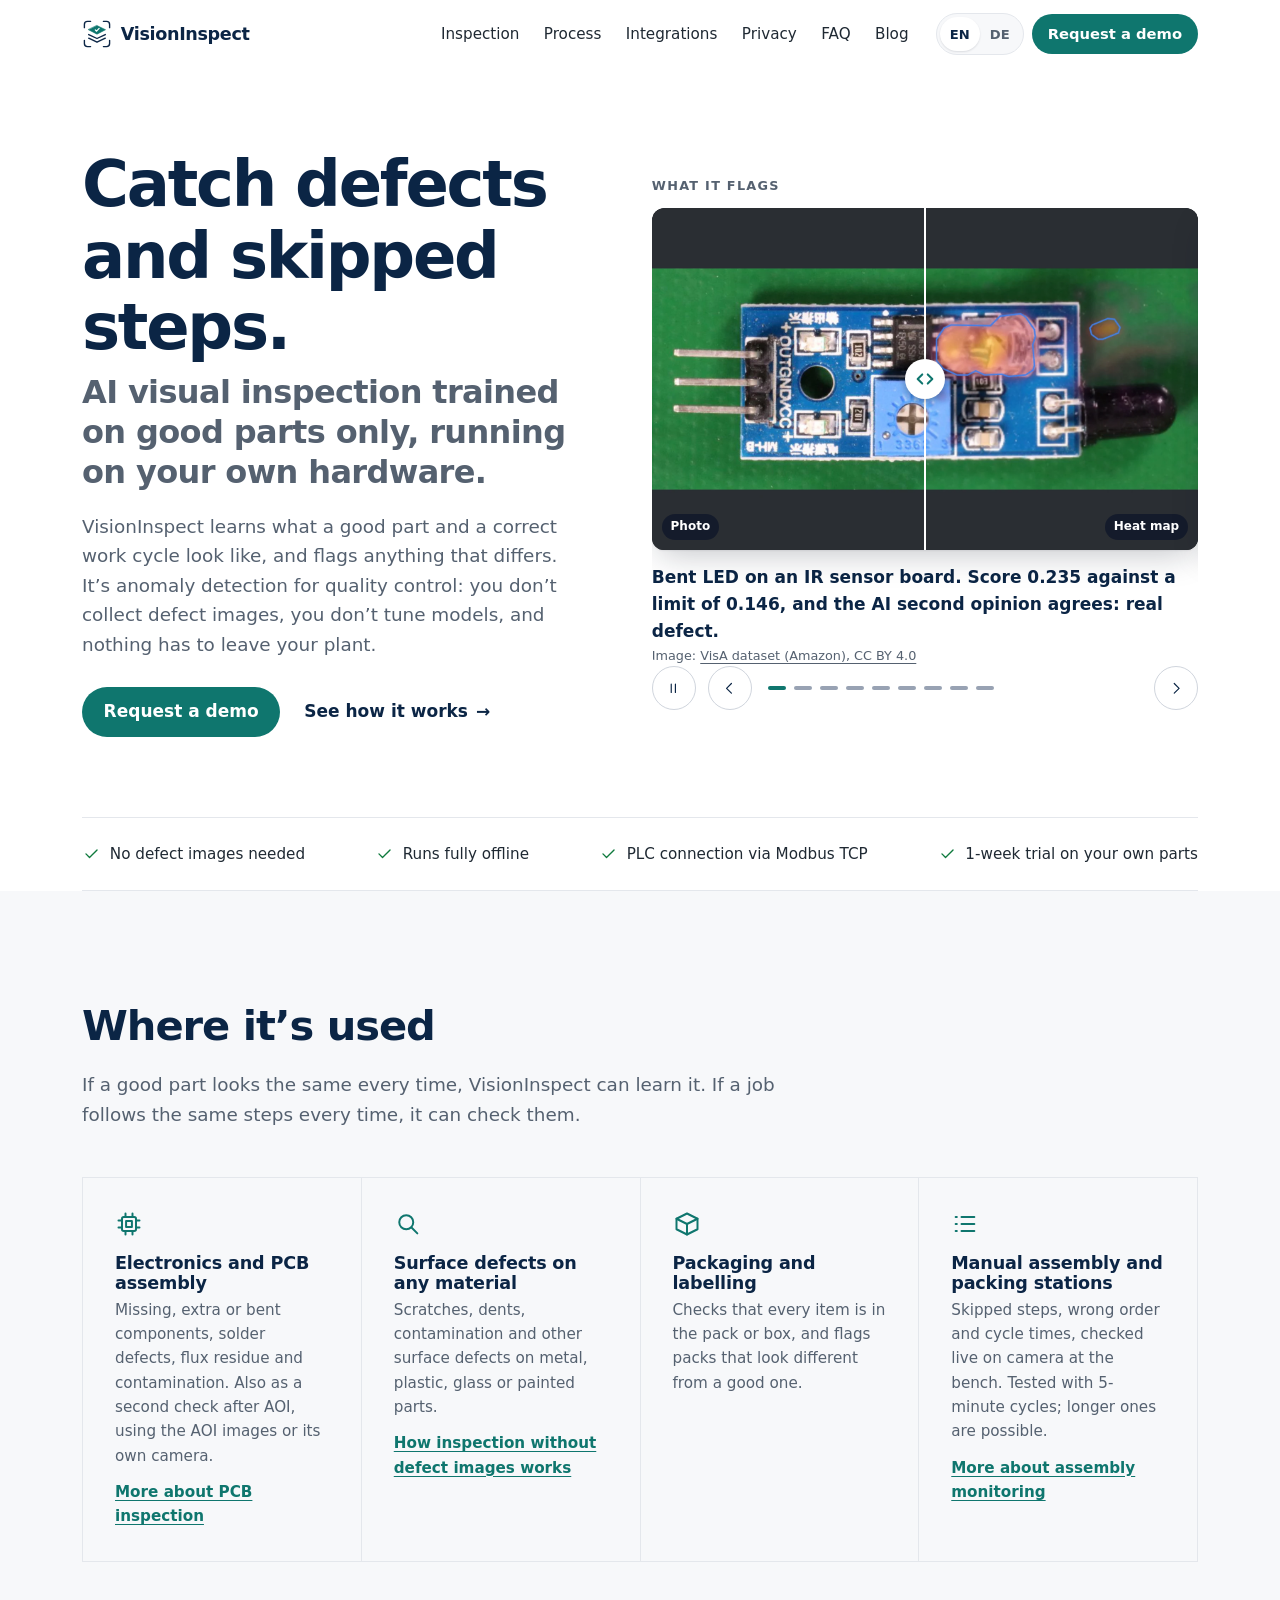
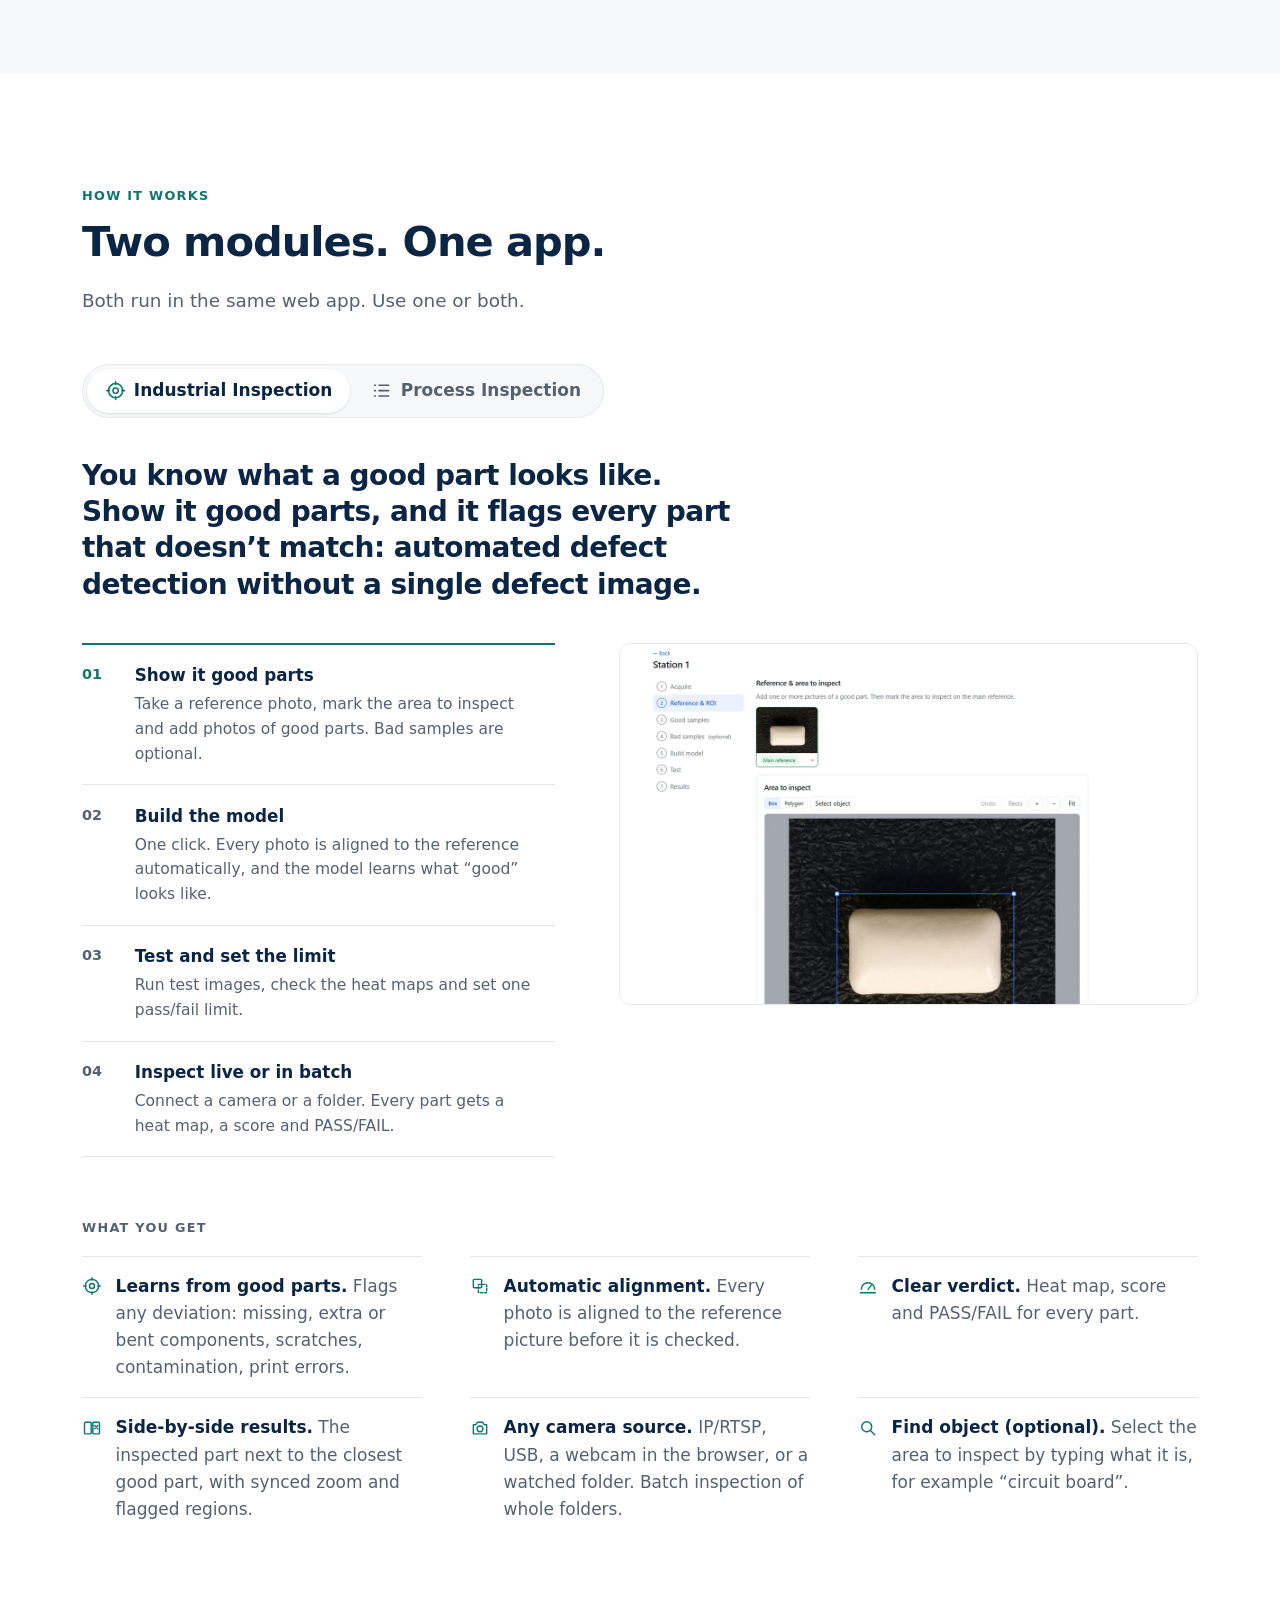
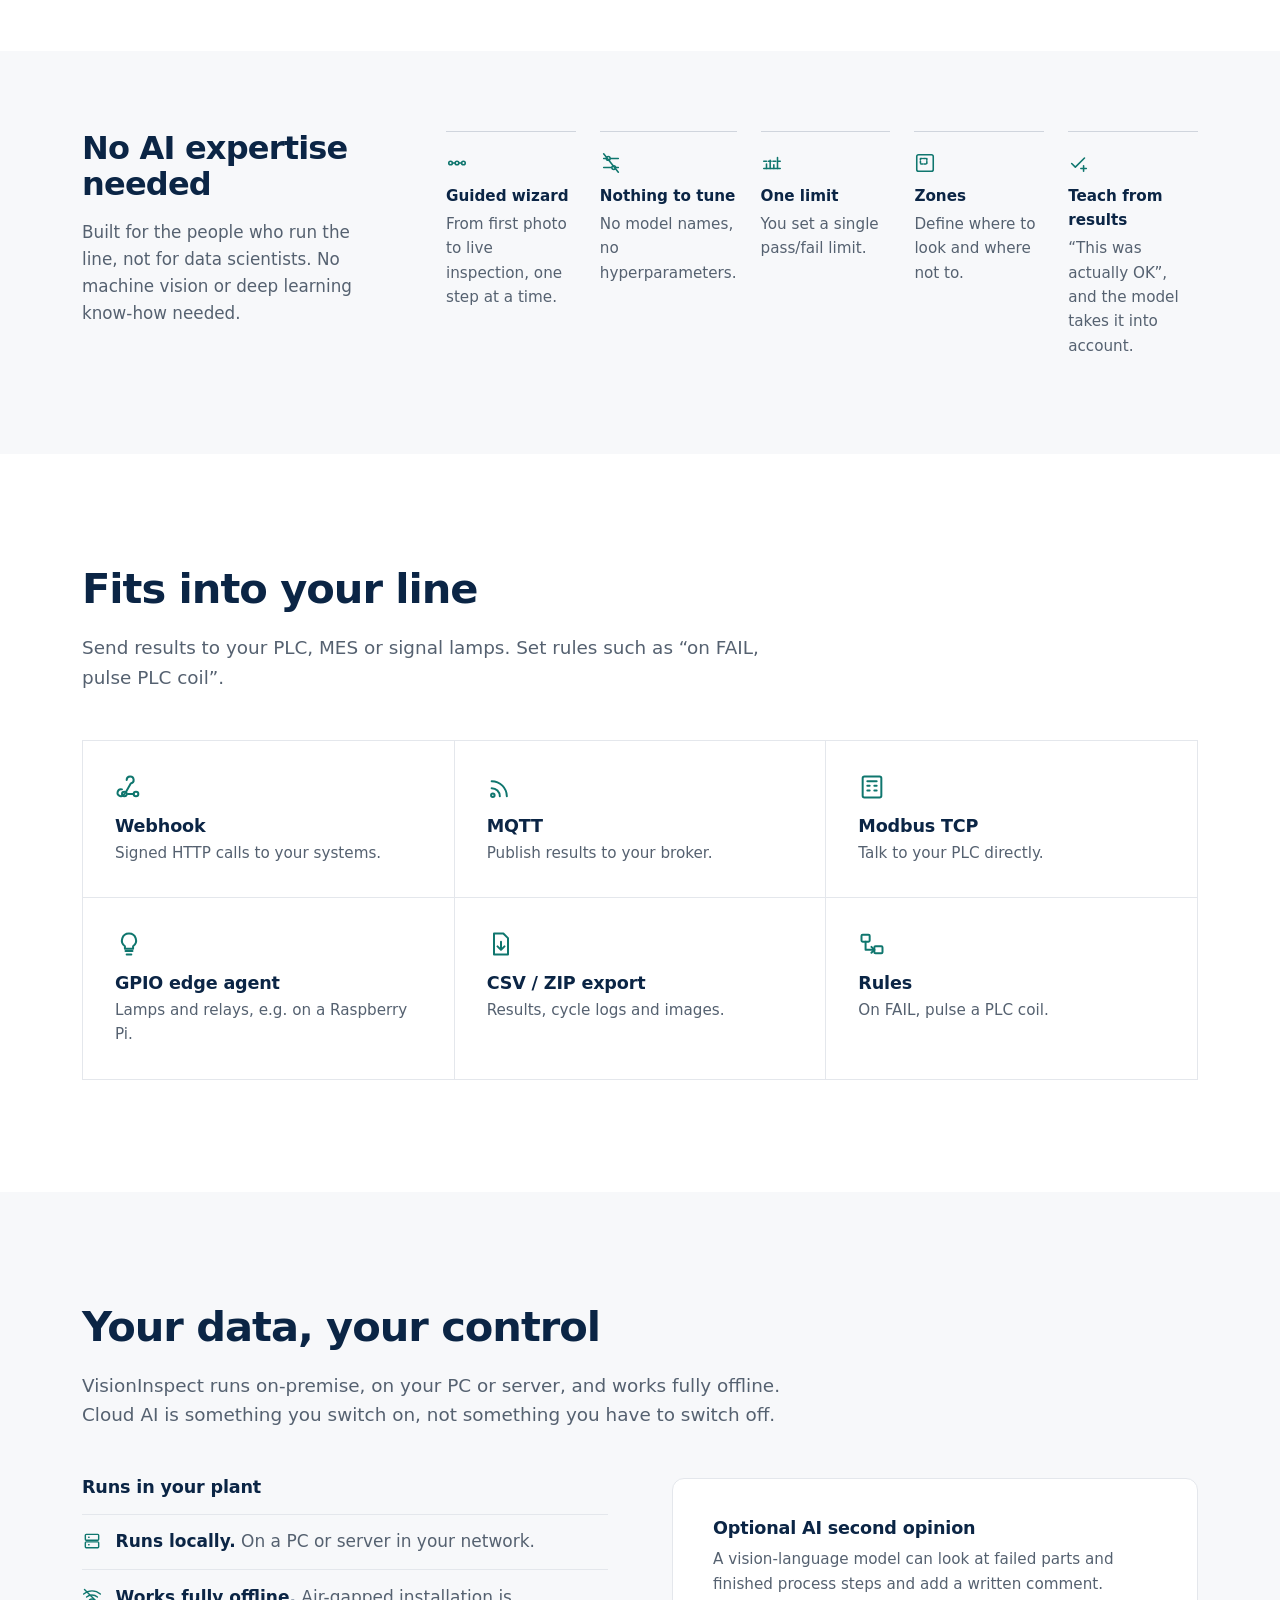
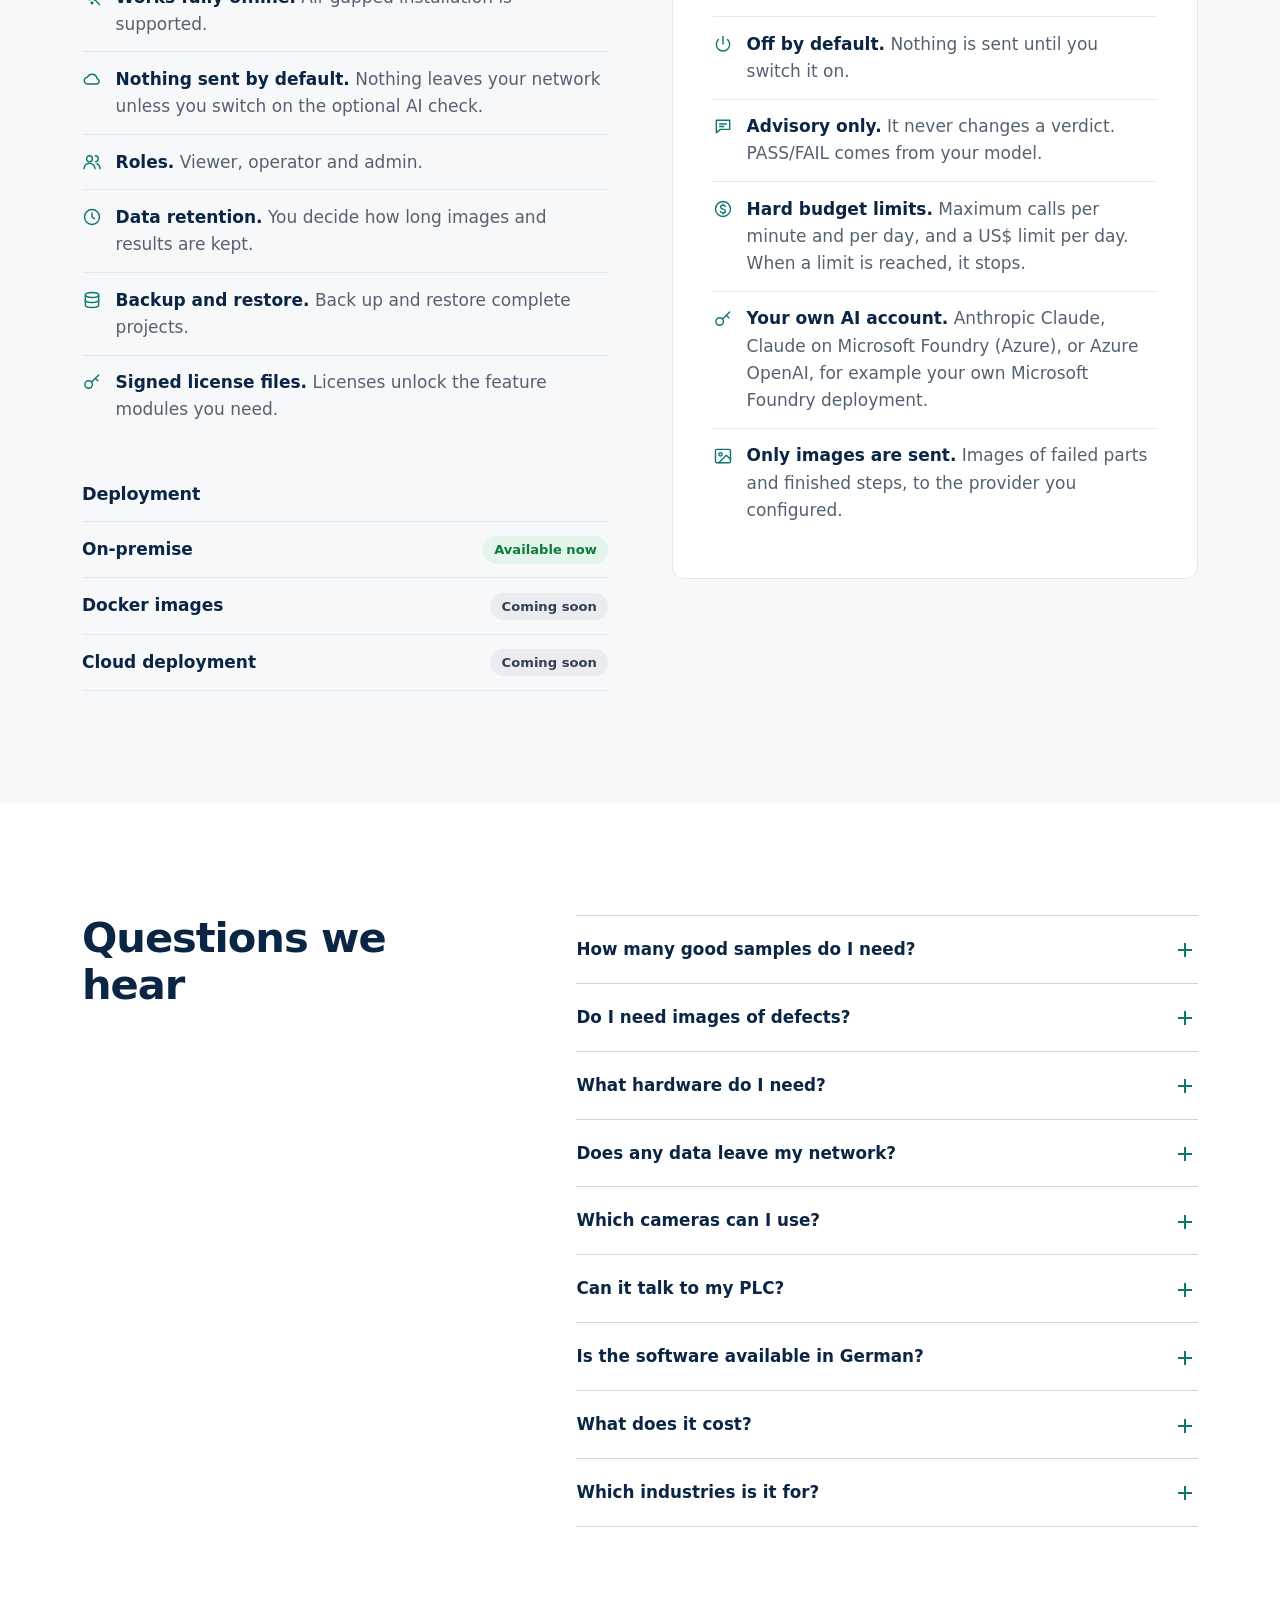
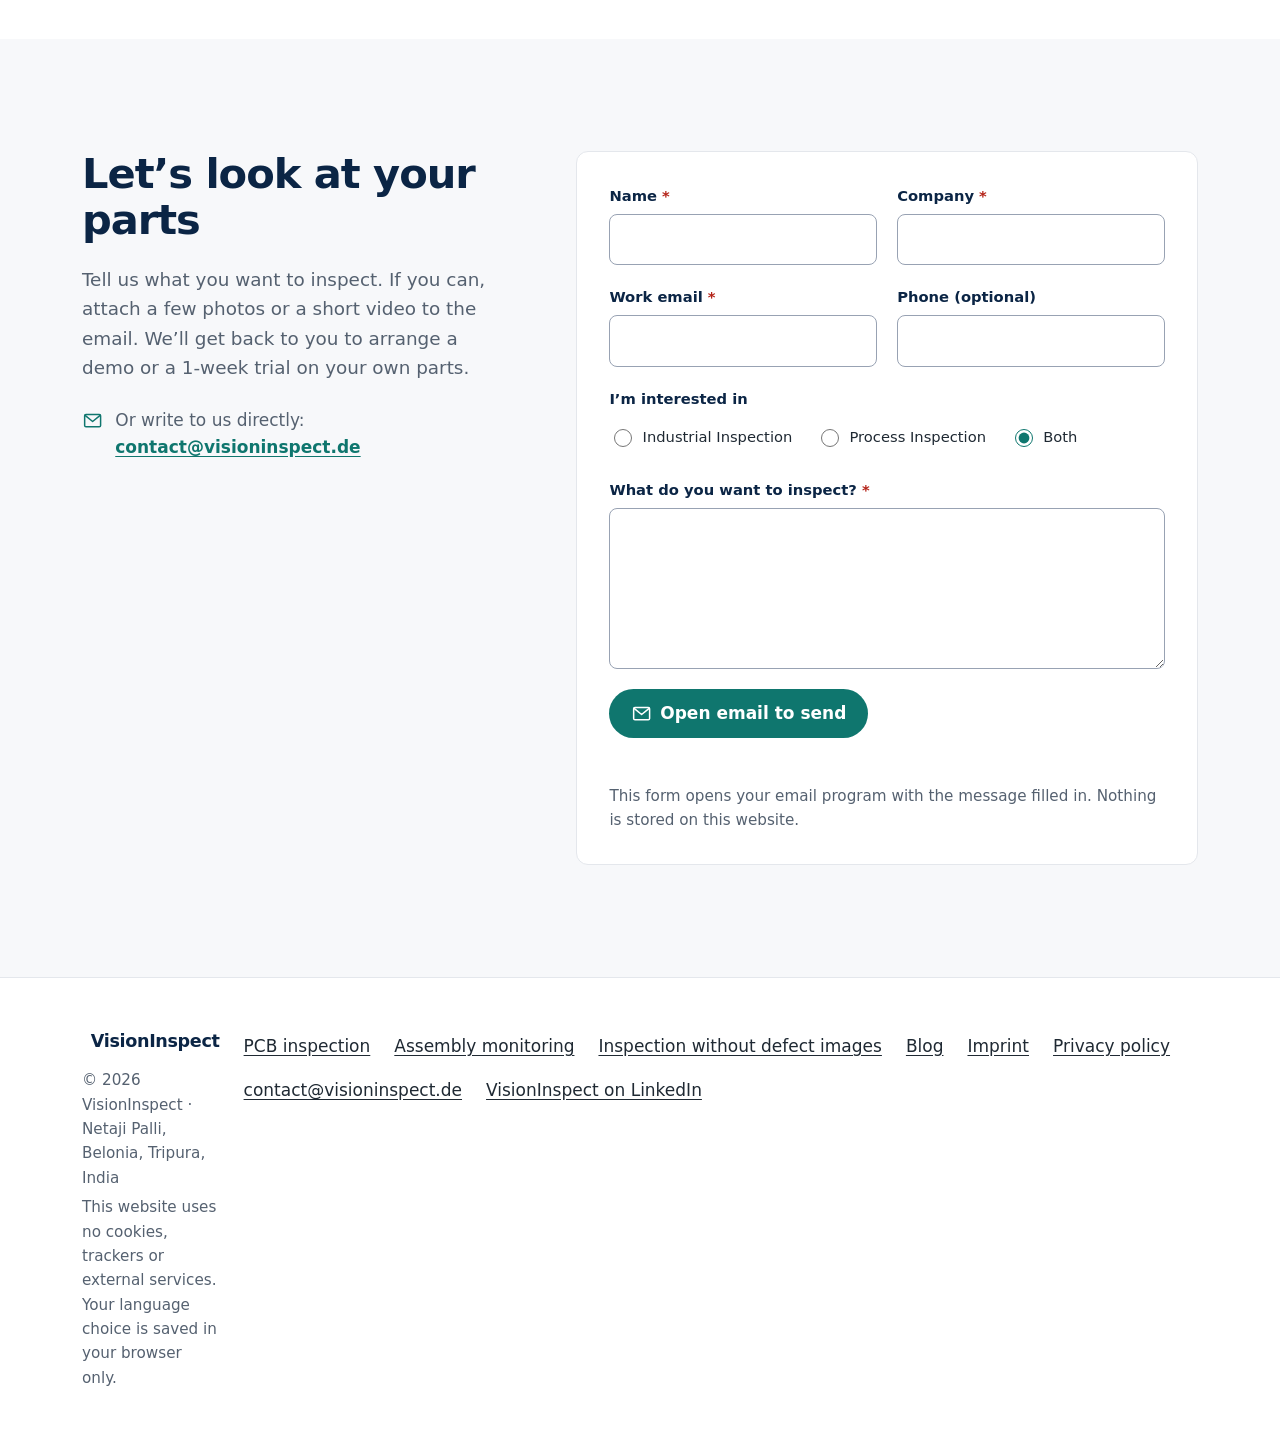
==== commit e0ca333e: "Blog: Markdown posts, RSS feeds, deploy via GitHub Actions - content/blog/*.md -> blog/<slug>/ and d" ====
--- a/index.html
+++ b/index.html
@@ -249,6 +249,7 @@
           <li><a href="#integrations" data-i18n="nav.integrations">Integrations</a></li>
           <li><a href="#privacy" data-i18n="nav.privacy">Privacy</a></li>
           <li><a href="#faq" data-i18n="nav.faq">FAQ</a></li>
+          <li><a href="/blog/" data-page="blog" data-i18n="nav.blog">Blog</a></li>
           <li class="nav-contact"><a href="#contact" data-i18n="nav.contact">Contact</a></li>
         </ul>
       </nav>
@@ -561,6 +562,7 @@
         <li><a href="/pcb-inspection/" data-page="pcb" data-i18n="footer.pcb">PCB inspection</a></li>
         <li><a href="/assembly-monitoring/" data-page="assembly" data-i18n="footer.assembly">Assembly monitoring</a></li>
         <li><a href="/visual-inspection-without-defect-images/" data-page="anomaly" data-i18n="footer.anomaly">Inspection without defect images</a></li>
+        <li><a href="/blog/" data-page="blog" data-i18n="footer.blog">Blog</a></li>
         <li><a href="imprint.html" data-i18n="footer.imprint">Imprint</a></li>
         <li><a href="privacy.html" data-i18n="footer.privacy">Privacy policy</a></li>
         <li><a data-config-mail href="mailto:contact@visioninspect.de">contact@visioninspect.de</a></li>
--- a/css/styles.css
+++ b/css/styles.css
@@ -238,6 +238,11 @@
   .site-nav a:hover { background: var(--bg-alt); color: var(--ink); }
   .nav-contact { display: none; }
 }
+@media (min-width: 1000px) and (max-width: 1149px) {
+  .site-nav { margin-right: 4px; }
+  .site-nav a { padding: .45rem .5rem; font-size: .9rem; }
+  .nav-faq { display: none; }   /* solution and blog pages: FAQ is on the home page */
+}
 
 /* ---------- sections ---------- */
 .section { padding: 80px 0; }
@@ -808,3 +813,54 @@
 .page-cta h2 { max-width: 24ch; }
 .page-cta .cta-row { gap: 16px 32px; }
 .page-cta .contact-direct { margin: 0; }
+
+/* ---------- blog (blog/, de/blog/, written by tools/build.mjs) ---------- */
+.post-list { display: grid; gap: 32px; }
+@media (min-width: 700px) { .post-list { grid-template-columns: repeat(2, 1fr); } }
+@media (min-width: 1050px) { .post-list { grid-template-columns: repeat(3, 1fr); } }
+.post-card { display: flex; flex-direction: column; border: 1px solid var(--line); border-radius: var(--radius); overflow: hidden; background: var(--bg); transition: border-color .15s; }
+.post-card:hover { border-color: var(--accent); }
+.post-card-img { display: block; aspect-ratio: 16 / 10; background: var(--bg-alt); }
+.post-card-img img { width: 100%; height: 100%; object-fit: cover; }
+.post-card-body { padding: 1.25rem 1.25rem 1.5rem; }
+.post-card h2 { margin: .35rem 0 .5rem; font-size: 1.2rem; line-height: 1.3; }
+.post-card h2 a { color: var(--ink); text-decoration: none; }
+.post-card h2 a:hover { color: var(--accent); }
+.post-card p { margin: 0; color: var(--muted); font-size: .97rem; }
+.post-meta { display: flex; flex-wrap: wrap; gap: .25rem 1rem; margin: 0; color: var(--muted); font-size: .9rem; }
+.post-card .post-meta { font-size: .85rem; }
+
+.post-hero .container { max-width: 760px; }
+.post-hero h1 { max-width: 24ch; font-size: clamp(2rem, 4.2vw, 2.9rem); }
+.post-hero .post-meta { margin-top: 1rem; }
+.post-note { margin: .75rem 0 0; color: var(--muted); font-size: .9rem; font-style: italic; }
+.post-body { max-width: 760px; padding-top: 40px; padding-bottom: 72px; }
+.post-cover figure { margin: 0 0 2.5rem; }
+.post-cover img { width: 100%; height: auto; border-radius: var(--radius); }
+
+.article-body { color: var(--text); font-size: 1.06rem; line-height: 1.75; }
+.article-body > :first-child { margin-top: 0; }
+.article-body h2 { margin: 2.5rem 0 .75rem; font-size: 1.6rem; line-height: 1.25; scroll-margin-top: calc(var(--header-h) + 16px); }
+.article-body h3 { margin: 2rem 0 .5rem; font-size: 1.25rem; scroll-margin-top: calc(var(--header-h) + 16px); }
+.article-body p, .article-body ul, .article-body ol { margin: 0 0 1.1rem; }
+.article-body ul, .article-body ol { padding-left: 1.4rem; }
+.article-body ul { list-style: disc; }
+.article-body ol { list-style: decimal; }
+.article-body li { margin-bottom: .35rem; }
+.article-body a { color: var(--accent); }
+.article-body strong { color: var(--ink); }
+.article-body figure { margin: 2rem 0; }
+.article-body figure img { width: 100%; height: auto; border-radius: var(--radius); border: 1px solid var(--line); }
+.article-body figcaption { margin-top: .5rem; color: var(--muted); font-size: .9rem; line-height: 1.5; }
+.article-body blockquote { margin: 1.5rem 0; padding: .25rem 0 .25rem 1.25rem; border-left: 3px solid var(--accent); color: var(--ink); }
+.article-body code { padding: .1em .35em; border-radius: 4px; background: var(--bg-alt); font-size: .9em; }
+.article-body pre { margin: 1.5rem 0; padding: 1rem 1.25rem; overflow-x: auto; border-radius: var(--radius); background: #0b1b2e; color: #e6edf3; font-size: .9rem; line-height: 1.6; }
+.article-body pre code { padding: 0; background: none; color: inherit; }
+.article-body hr { margin: 2.5rem 0; border: 0; border-top: 1px solid var(--line); }
+.article-body .table-wrap { margin: 1.5rem 0; }
+.article-table { width: 100%; border-collapse: collapse; font-size: .95rem; line-height: 1.5; }
+.article-table th, .article-table td { padding: .7rem .9rem; border-bottom: 1px solid var(--line); text-align: left; vertical-align: top; }
+.article-table thead th { color: var(--ink); background: var(--bg-alt); }
+.article-table tbody tr:last-child > * { border-bottom: 0; }
+.post-tags { margin: 2.5rem 0 0; color: var(--muted); font-size: .9rem; }
+.post-tags .tag { display: inline-block; margin: .15rem .2rem; padding: .15rem .6rem; border-radius: 999px; background: var(--bg-alt); border: 1px solid var(--line); }
